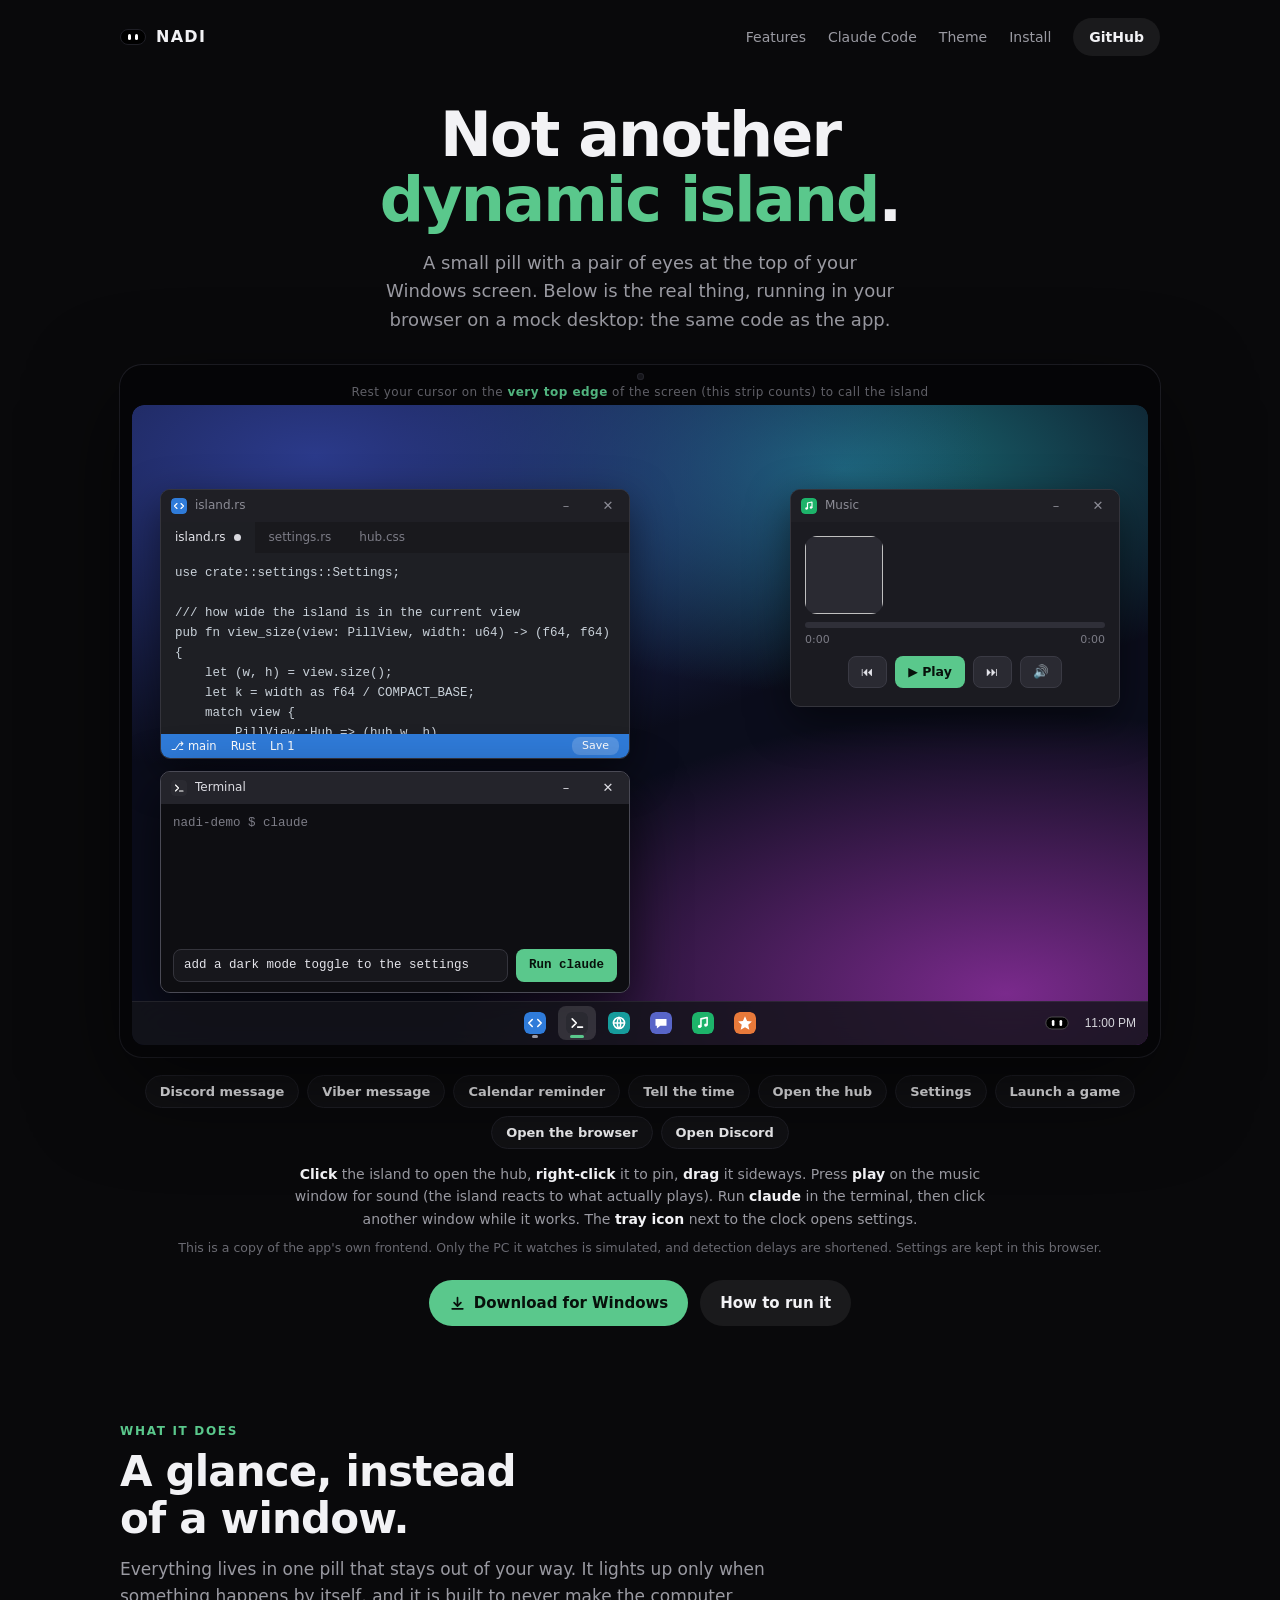
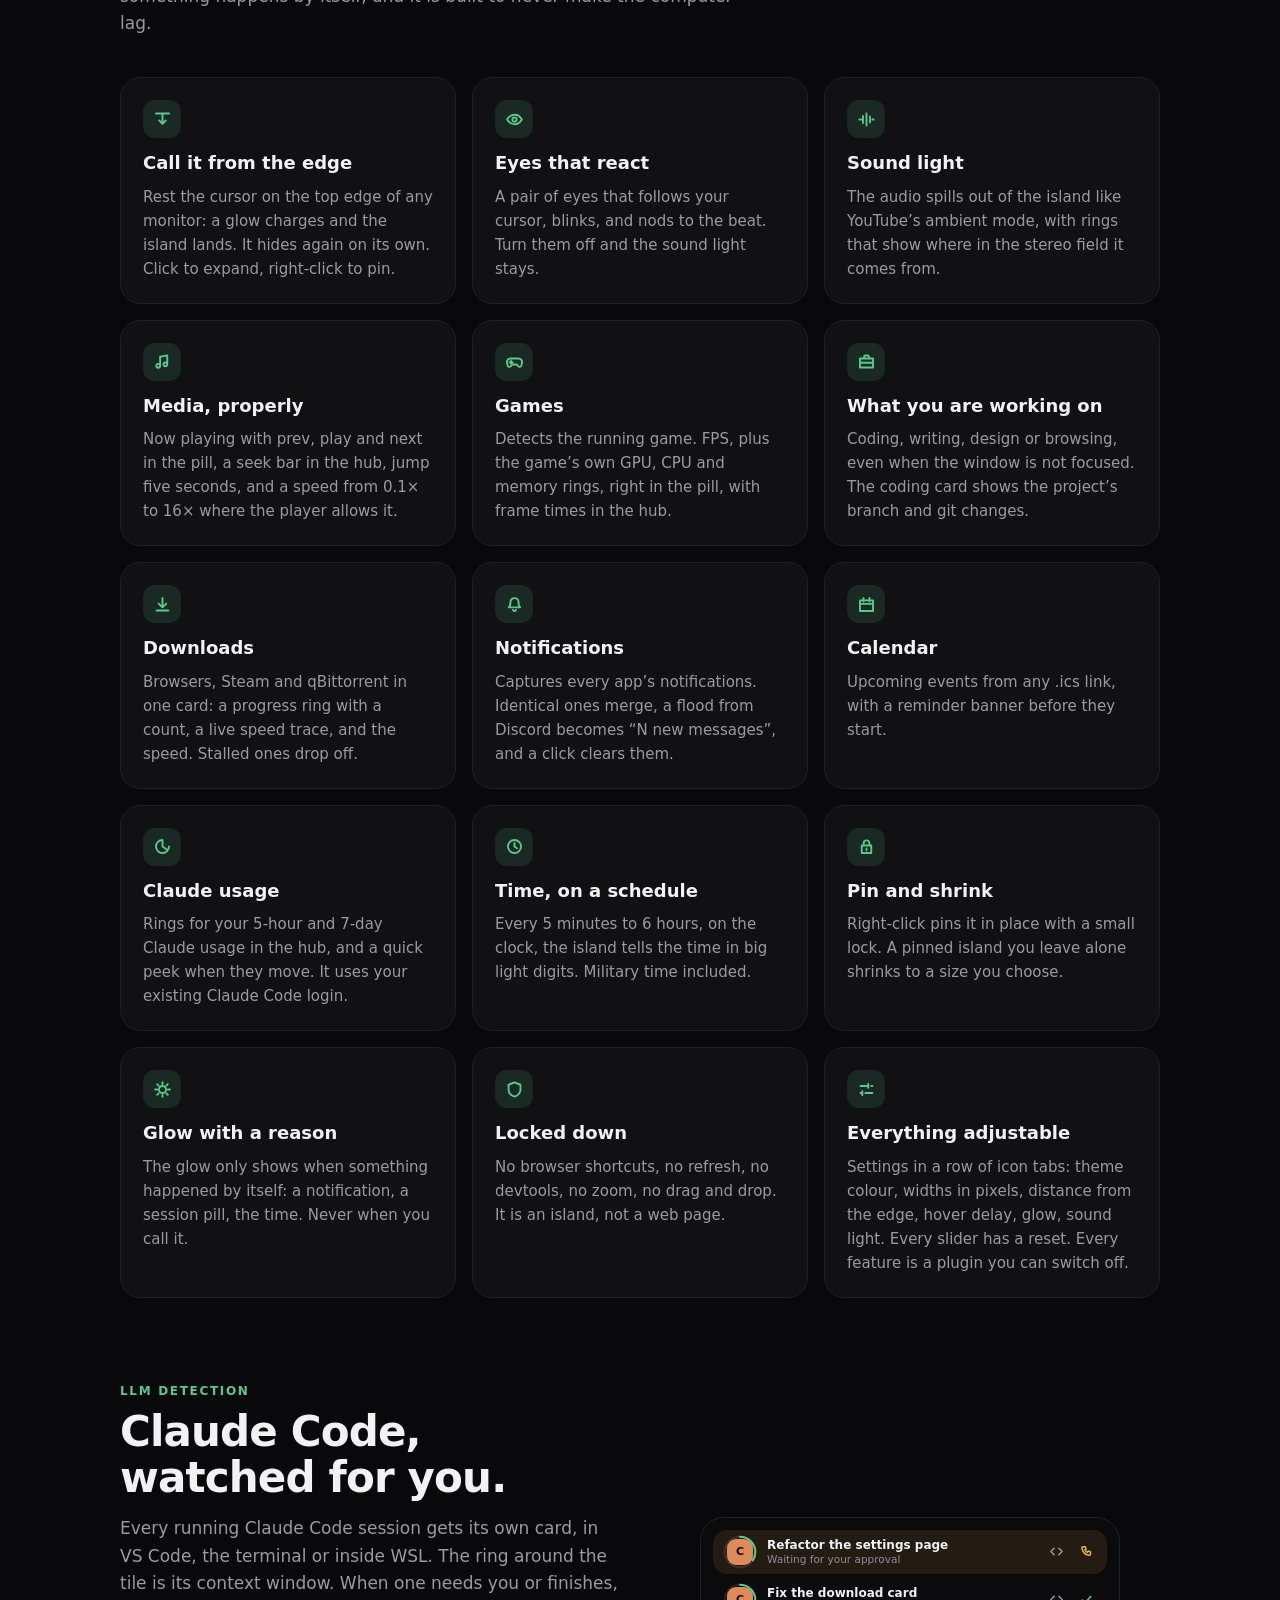
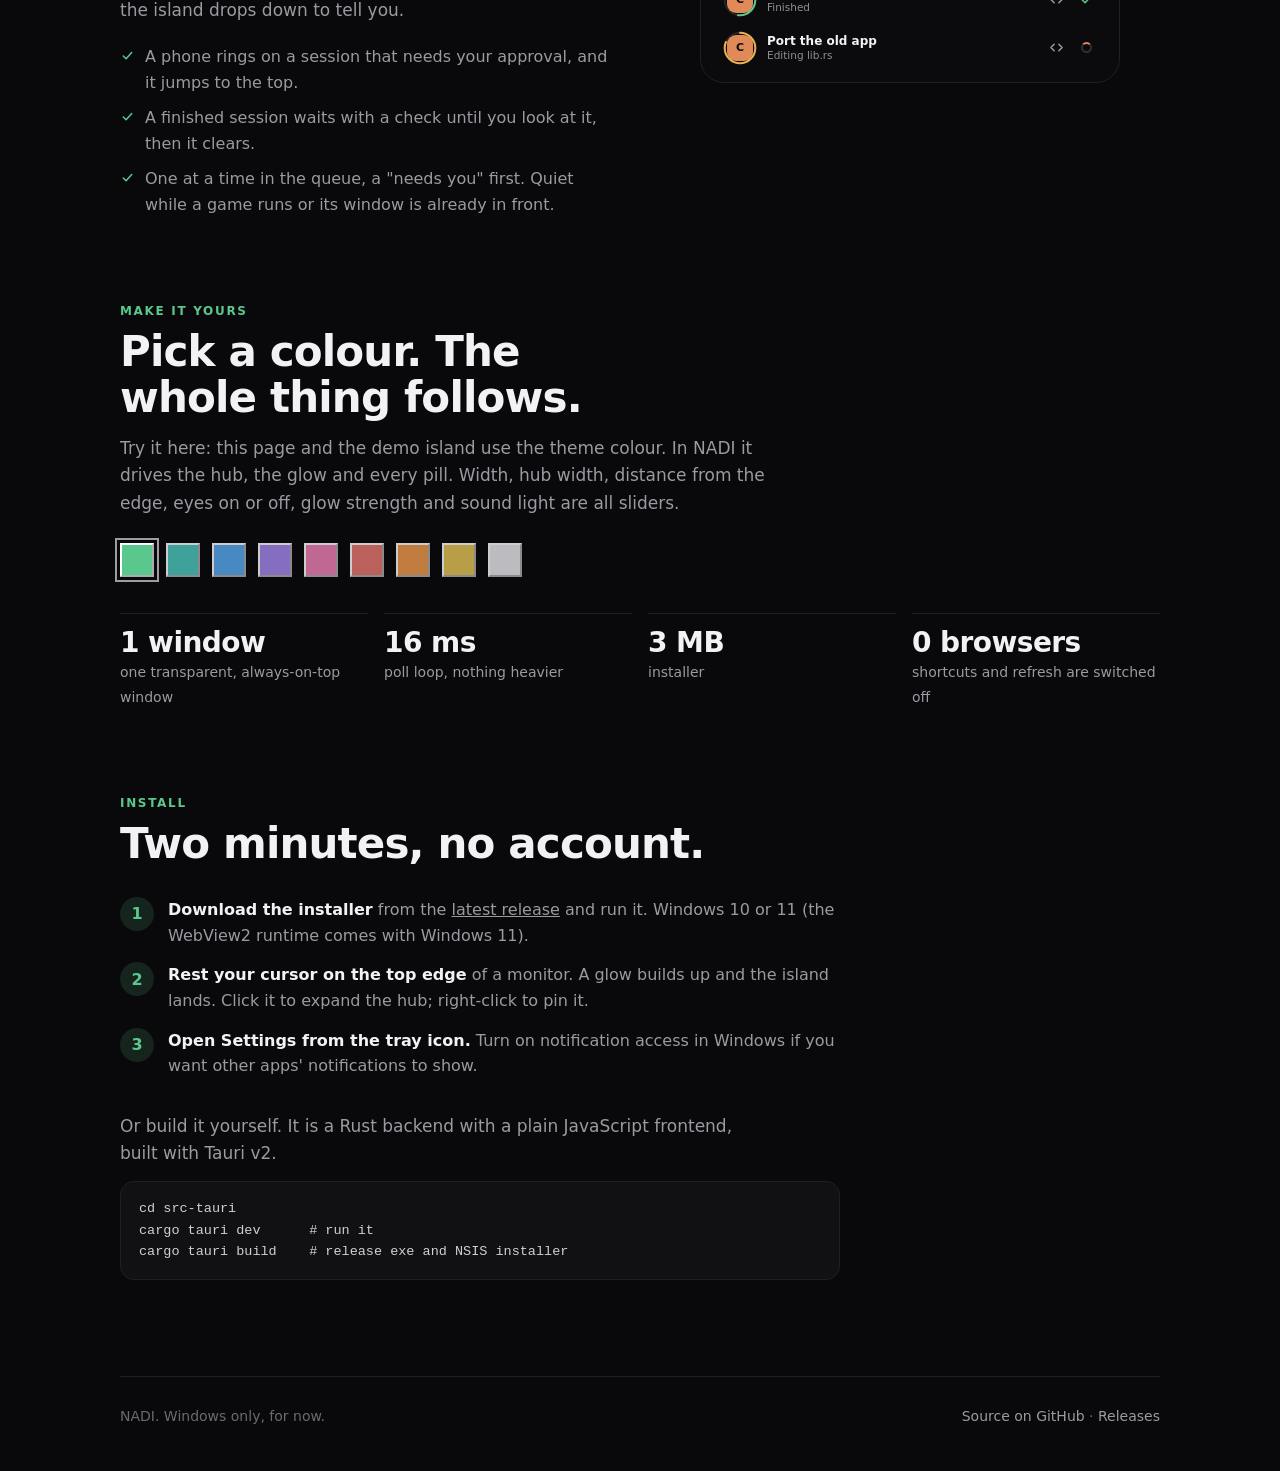
==== docs/index.html @ c26b37cf "feat: add page-reader and work plugins with UI enhancements - Introduced `page-reader.js` for managi" ====
<!doctype html>
<html lang="en">
<head>
<meta charset="utf-8">
<meta name="viewport" content="width=device-width, initial-scale=1">
<title>NADI — Not Another Dynamic Island</title>
<meta name="description" content="A living pill at the top of your Windows screen. It shows what is playing, which game you are in, what is downloading, which Claude Code session needs you, and what time it is. Try it on the mock desktop.">
<meta name="theme-color" content="#09090b">
<meta property="og:title" content="NADI — Not Another Dynamic Island">
<meta property="og:description" content="A Dynamic Island for the Windows desktop. Try the live demo.">
<style>
/* Layout: one dark page. The first section is a mock desktop with a working island you can play with,
   then a feature grid, the Claude Code section, the theme colour, install steps. Every colour comes
   from --accent so the swatches (here and in the demo's settings) recolour everything. */
:root {
  color-scheme: dark;
  --bg: #09090b;
  --panel: #111114;
  --line: #1f1f26;
  --fg: #f2f2f5;
  --dim: #9a9aa2;
  --mute: #6a6a72;
  --accent: #5ac88c;
  --accent-rgb: 90, 200, 140;
  --accent-deep: #3a8f63;
  --amber: #e8b04a;
  --claude: #e08a5a;
  --spring: cubic-bezier(0.34, 1.56, 0.64, 1);
  --font: "Segoe UI Variable Text", "Segoe UI", system-ui, -apple-system, sans-serif;
  --display: "Segoe UI Variable Display", "Segoe UI", system-ui, -apple-system, sans-serif;
}
* { box-sizing: border-box; }
html { scroll-behavior: smooth; }
body { margin: 0; background: var(--bg); color: var(--fg); font: 16px/1.6 var(--font); padding-inline: 20px; -webkit-font-smoothing: antialiased; }
a { color: inherit; }
.wrap { max-width: 1040px; margin: 0 auto; }
svg { display: block; }
button { font: inherit; color: inherit; }
:focus-visible { outline: 2px solid var(--accent); outline-offset: 3px; border-radius: 6px; }

nav { display: flex; align-items: center; justify-content: space-between; gap: 16px; padding-block: 18px; }
.brand { display: flex; align-items: center; gap: 10px; font-weight: 700; letter-spacing: 0.08em; text-decoration: none; }
.brand i { width: 26px; height: 16px; border-radius: 9px; background: #000; border: 1px solid var(--line); position: relative; display: block; }
.brand i::before, .brand i::after { content: ""; position: absolute; top: 4px; width: 3px; height: 6px; border-radius: 2px; background: #fff; }
.brand i::before { left: 7px; } .brand i::after { right: 7px; }
nav .links { display: flex; gap: 22px; align-items: center; font-size: 14px; color: var(--dim); }
nav .links a { text-decoration: none; } nav .links a:hover { color: var(--fg); }
@media (max-width: 640px) { nav .links a.hide-s { display: none; } }
.btn { display: inline-flex; align-items: center; gap: 8px; padding: 11px 20px; border-radius: 999px; font-weight: 600; font-size: 15px; text-decoration: none; border: 0; cursor: pointer; transition: transform 0.35s var(--spring), background 0.2s ease; }
.btn:hover { transform: translateY(-2px); }
.btn.pri { background: var(--accent); color: #07110b; }
.btn.sec { background: rgba(255,255,255,0.07); color: var(--fg); } .btn.sec:hover { background: rgba(255,255,255,0.11); }

.hero { text-align: center; padding-block: 28px 12px; }
.hero h1 { margin: 0 auto; max-width: 18ch; font: 700 clamp(36px, 6.4vw, 62px)/1.05 var(--display); letter-spacing: -0.03em; text-wrap: balance; }
.hero h1 em { font-style: normal; color: var(--accent); }
.hero p.sub { margin: 16px auto 0; max-width: 56ch; color: var(--dim); font-size: 18px; text-wrap: balance; }
.cta { display: flex; gap: 12px; justify-content: center; flex-wrap: wrap; margin-top: 22px; }

/* ================= the live demo ================= */
.hero .demo-wrap { margin-top: 30px; text-align: left; }
.li { width: 15px; height: 15px; fill: none; stroke: currentColor; stroke-width: 1.6; stroke-linecap: round; stroke-linejoin: round; flex: none; }
/* the session cards of the Claude section */
.tile { flex: none; width: 26px; height: 26px; border-radius: 9px; display: grid; place-items: center; font-weight: 700; font-size: 11px; color: #0e0e10; position: relative; margin: 0 4px; }
.tile.claude { background: var(--claude); }
.cr { position: absolute; inset: -4px; width: calc(100% + 8px); height: calc(100% + 8px); transform: rotate(-90deg); }
.cr circle { fill: none; stroke-width: 2.4; } .cr .b { stroke: rgba(255,255,255,0.1); } .cr .f { stroke-linecap: round; stroke-dasharray: 113; }
.col { min-width: 0; flex: 1; display: flex; flex-direction: column; line-height: 1.25; }
.t { font-size: 12px; font-weight: 600; color: #f2f2f5; white-space: nowrap; overflow: hidden; text-overflow: ellipsis; }
.s { font-size: 10.5px; color: #8e8e96; white-space: nowrap; overflow: hidden; text-overflow: ellipsis; }
.ico { display: grid; place-items: center; width: 22px; height: 22px; flex: none; color: var(--dim); } .ico.amber { color: var(--amber); } .ico.green { color: var(--accent); }
.ico.amber .li { animation: ring 1.1s ease-in-out infinite; transform-origin: 50% 65%; }
@keyframes ring { 0%, 60%, 100% { transform: rotate(0); } 10%, 30%, 50% { transform: rotate(-14deg); } 20%, 40% { transform: rotate(14deg); } }
.spin { width: 14px; height: 14px; border-radius: 50%; border: 2px solid rgba(255,255,255,.14); border-top-color: var(--accent); animation: dspin .9s linear infinite; display: block; } @keyframes dspin { to { transform: rotate(360deg); } }
.hcard { display: flex; align-items: center; gap: 10px; padding: 8px 10px; border-radius: 14px; min-width: 0; }
.hcard.needs { background: rgba(232, 176, 74, 0.1); }
.hcard .right { margin-left: auto; display: flex; align-items: center; gap: 8px; color: var(--dim); }

/* ================= the rest of the page ================= */
section { padding-block: 84px 0; }
.eyebrow { font-size: 12px; letter-spacing: 0.14em; text-transform: uppercase; color: var(--accent); font-weight: 700; }
h2 { margin: 8px 0 0; font: 700 clamp(28px, 4.4vw, 42px)/1.1 var(--display); letter-spacing: -0.02em; text-wrap: balance; max-width: 20ch; }
.lead { color: var(--dim); max-width: 60ch; margin: 14px 0 0; font-size: 17px; }
.grid { display: grid; grid-template-columns: repeat(auto-fit, minmax(min(100%, 300px), 1fr)); gap: 16px; margin-top: 40px; }
.feat { background: var(--panel); border: 1px solid var(--line); border-radius: 20px; padding: 22px; display: grid; gap: 10px; align-content: start; transition: transform 0.4s var(--spring), border-color 0.2s ease; }
.feat:hover { transform: translateY(-3px); border-color: rgba(var(--accent-rgb), 0.35); }
.feat .mark { width: 38px; height: 38px; border-radius: 12px; background: rgba(var(--accent-rgb), 0.13); color: var(--accent); display: grid; place-items: center; } .feat .mark .li { width: 19px; height: 19px; }
.feat h3 { margin: 4px 0 0; font: 650 18px/1.25 var(--display); } .feat p { margin: 0; color: var(--dim); font-size: 15px; }
.split { display: grid; grid-template-columns: minmax(0, 1fr) minmax(0, 1fr); gap: 40px; align-items: center; } @media (max-width: 820px) { .split { grid-template-columns: 1fr; } }
.stack { display: grid; gap: 4px; background: #0b0b0d; border-radius: 24px; padding: 12px; border: 1px solid var(--line); max-width: 420px; justify-self: center; width: 100%; }
.ticks { list-style: none; padding: 0; margin: 20px 0 0; display: grid; gap: 10px; color: var(--dim); } .ticks li { display: flex; gap: 10px; align-items: flex-start; } .ticks .li { margin-top: 4px; color: var(--accent); }
.swatches { display: flex; flex-wrap: wrap; gap: 12px; margin-top: 26px; }
.swatches .sw { width: 34px; height: 34px; opacity: 0.8; transition: transform 0.35s var(--spring), opacity 0.15s ease; } .swatches .sw:hover { transform: scale(1.15); opacity: 1; } .swatches .sw[aria-pressed="true"] { opacity: 1; box-shadow: 0 0 0 3px var(--bg), 0 0 0 5px rgba(255,255,255,0.6); }
.facts { display: grid; grid-template-columns: repeat(auto-fit, minmax(150px, 1fr)); gap: 16px; margin-top: 36px; } .fact { border-top: 1px solid var(--line); padding-top: 14px; } .fact b { display: block; font: 700 28px/1.1 var(--display); letter-spacing: -0.02em; } .fact span { color: var(--dim); font-size: 14px; }
.steps { counter-reset: s; display: grid; gap: 14px; margin: 30px 0 0; padding: 0; list-style: none; max-width: 720px; } .steps li { counter-increment: s; display: grid; grid-template-columns: 34px 1fr; gap: 14px; align-items: start; color: var(--dim); }
.steps li::before { content: counter(s); width: 34px; height: 34px; border-radius: 50%; display: grid; place-items: center; background: rgba(var(--accent-rgb), 0.14); color: var(--accent); font-weight: 700; } .steps b { color: var(--fg); }
pre { margin: 14px 0 0; padding: 16px 18px; border-radius: 14px; background: var(--panel); border: 1px solid var(--line); overflow-x: auto; color: #cfd0d6; font: 13.5px/1.6 ui-monospace, "Cascadia Code", Consolas, monospace; max-width: 720px; }
footer { margin-top: 96px; padding-block: 28px 44px; border-top: 1px solid var(--line); display: flex; flex-wrap: wrap; gap: 14px 28px; justify-content: space-between; color: var(--mute); font-size: 14px; } footer a { color: var(--dim); text-decoration: none; } footer a:hover { color: var(--fg); }
@media (prefers-reduced-motion: reduce) { *, *::before, *::after { animation: none !important; transition: none !important; } html { scroll-behavior: auto; } }
</style>
<link rel="stylesheet" href="demo/desktop.css">
</head>
<body>
<div class="wrap">
  <nav>
    <a class="brand" href="#top"><i></i>NADI</a>
    <div class="links">
      <a class="hide-s" href="#features">Features</a>
      <a class="hide-s" href="#claude">Claude Code</a>
      <a class="hide-s" href="#theme">Theme</a>
      <a href="#install">Install</a>
      <a class="btn sec" style="padding:8px 16px;font-size:14px" href="https://github.com/Llyme/not-another-dynamic-island">GitHub</a>
    </div>
  </nav>

  <header class="hero" id="top">
    <h1>Not another <em>dynamic island</em>.</h1>
    <p class="sub">A small pill with a pair of eyes at the top of your Windows screen. Below is the real thing, running in your browser on a mock desktop: the same code as the app.</p>

    <div class="demo-wrap">
      <div class="screen">
        <div class="bezel"><span class="tip">Rest your cursor on the <b>very top edge</b> of the screen (this strip counts) to call the island</span></div>
        <div class="scrollx">
          <div class="desk" id="desk">
            <div class="wall"></div>
            <div class="dtoast"></div>
          </div>
        </div>
      </div>
      <div class="tryit" id="tryit">
        <button class="chip" data-d="discord">Discord message</button>
        <button class="chip" data-d="viber">Viber message</button>
        <button class="chip" data-d="reminder">Calendar reminder</button>
        <button class="chip" data-d="time">Tell the time</button>
        <button class="chip" data-d="hub">Open the hub</button>
        <button class="chip" data-d="settings">Settings</button>
        <button class="chip" data-o="game">Launch a game</button>
        <button class="chip" data-o="browser">Open the browser</button>
        <button class="chip" data-o="chat">Open Discord</button>
      </div>
      <p class="demo-cap"><b>Click</b> the island to open the hub, <b>right-click</b> it to pin, <b>drag</b> it sideways. Press <b>play</b> on the music window for sound (the island reacts to what actually plays). Run <b>claude</b> in the terminal, then click another window while it works. The <b>tray icon</b> next to the clock opens settings.</p>
      <p class="demo-note">This is a copy of the app's own frontend. Only the PC it watches is simulated, and detection delays are shortened. Settings are kept in this browser.</p>
    </div>

    <div class="cta">
      <a class="btn pri" href="https://github.com/Llyme/not-another-dynamic-island/releases/latest"><svg class="li" viewBox="0 0 16 16" style="width:17px;height:17px"><path d="M8 2.5v7.5M4.8 7.2 8 10.4l3.2-3.2M3 13h10"/></svg>Download for Windows</a>
      <a class="btn sec" href="#install">How to run it</a>
    </div>
  </header>

  <section id="features">
    <div class="eyebrow">What it does</div>
    <h2>A glance, instead of a window.</h2>
    <p class="lead">Everything lives in one pill that stays out of your way. It lights up only when something happens by itself, and it is built to never make the computer lag.</p>
    <div class="grid" id="grid"></div>
  </section>

  <section id="claude">
    <div class="split">
      <div>
        <div class="eyebrow">LLM Detection</div>
        <h2>Claude Code, watched for you.</h2>
        <p class="lead">Every running Claude Code session gets its own card, in VS Code, the terminal or inside WSL. The ring around the tile is its context window. When one needs you or finishes, the island drops down to tell you.</p>
        <ul class="ticks">
          <li><svg class="li" viewBox="0 0 16 16"><path d="M3.5 8.5 6.5 11.5 12.5 4.8"/></svg>A phone rings on a session that needs your approval, and it jumps to the top.</li>
          <li><svg class="li" viewBox="0 0 16 16"><path d="M3.5 8.5 6.5 11.5 12.5 4.8"/></svg>A finished session waits with a check until you look at it, then it clears.</li>
          <li><svg class="li" viewBox="0 0 16 16"><path d="M3.5 8.5 6.5 11.5 12.5 4.8"/></svg>One at a time in the queue, a "needs you" first. Quiet while a game runs or its window is already in front.</li>
        </ul>
      </div>
      <div class="stack" aria-hidden="true" id="sessions"></div>
    </div>
  </section>

  <section id="theme">
    <div class="eyebrow">Make it yours</div>
    <h2>Pick a colour. The whole thing follows.</h2>
    <p class="lead">Try it here: this page and the demo island use the theme colour. In NADI it drives the hub, the glow and every pill. Width, hub width, distance from the edge, eyes on or off, glow strength and sound light are all sliders.</p>
    <div class="swatches" id="swatches"></div>
    <div class="facts">
      <div class="fact"><b>1 window</b><span>one transparent, always-on-top window</span></div>
      <div class="fact"><b>16 ms</b><span>poll loop, nothing heavier</span></div>
      <div class="fact"><b>3 MB</b><span>installer</span></div>
      <div class="fact"><b>0 browsers</b><span>shortcuts and refresh are switched off</span></div>
    </div>
  </section>

  <section id="install">
    <div class="eyebrow">Install</div>
    <h2>Two minutes, no account.</h2>
    <ol class="steps">
      <li><div><b>Download the installer</b> from the <a href="https://github.com/Llyme/not-another-dynamic-island/releases/latest">latest release</a> and run it. Windows 10 or 11 (the WebView2 runtime comes with Windows 11).</div></li>
      <li><div><b>Rest your cursor on the top edge</b> of a monitor. A glow builds up and the island lands. Click it to expand the hub; right-click to pin it.</div></li>
      <li><div><b>Open Settings from the tray icon.</b> Turn on notification access in Windows if you want other apps' notifications to show.</div></li>
    </ol>
    <p class="lead" style="margin-top:34px">Or build it yourself. It is a Rust backend with a plain JavaScript frontend, built with Tauri v2.</p>
<pre>cd src-tauri
cargo tauri dev      # run it
cargo tauri build    # release exe and NSIS installer</pre>
  </section>

  <footer>
    <div>NADI. Windows only, for now.</div>
    <div><a href="https://github.com/Llyme/not-another-dynamic-island">Source on GitHub</a> · <a href="https://github.com/Llyme/not-another-dynamic-island/releases">Releases</a></div>
  </footer>
</div>


<script src="demo/backend.js"></script>
<script src="demo/audio.js"></script>
<script src="demo/world.js"></script>
<script src="demo/desktop.js"></script>
<script>
const $ = (s, r = document) => r.querySelector(s);
const ACCENTS = ['#5ac88c', '#4cc9c0', '#5aa9f0', '#a487ee', '#ee7fb5', '#e8776f', '#ee9a4d', '#e3c457', '#e8e8ee'];
const P = {
  bell: 'M8 2.6a3.4 3.4 0 0 0-3.4 3.4c0 3.6-1.4 4.4-1.4 4.4h9.6s-1.4-.8-1.4-4.4A3.4 3.4 0 0 0 8 2.6zM6.7 12.6a1.4 1.4 0 0 0 2.6 0',
  phone: 'M4.4 2.8h2.2l1 2.6-1.4.9a6.2 6.2 0 0 0 2.6 2.6l.9-1.4 2.6 1v2.2a1.4 1.4 0 0 1-1.4 1.4A9.4 9.4 0 0 1 3 4.2a1.4 1.4 0 0 1 1.4-1.4z',
  check: 'M3.5 8.5 6.5 11.5 12.5 4.8', code: 'M5.5 4.5 2 8l3.5 3.5M10.5 4.5 14 8l-3.5 3.5', dl: 'M8 2.5v7.5M4.8 7.2 8 10.4l3.2-3.2M3 13h10',
  game: 'M4.6 5.5h6.8a3 3 0 0 1 2.9 3.7l-.6 2.3a1.5 1.5 0 0 1-2.6.5L10 10.5H6l-1.1 1.5a1.5 1.5 0 0 1-2.6-.5l-.6-2.3a3 3 0 0 1 2.9-3.7zM5.2 7.3v2.6M3.9 8.6h2.6',
  cal: 'M2.5 4.5h11v9h-11zM2.5 7.5h11M5.5 2.5v3M10.5 2.5v3', clock: 'M8 2.5a5.5 5.5 0 1 0 0 11 5.5 5.5 0 0 0 0-11zM8 5v3.2l2.2 1.3',
  eye: 'M1.8 8s2.2-4 6.2-4 6.2 4 6.2 4-2.2 4-6.2 4-6.2-4-6.2-4zM8 9.8a1.8 1.8 0 1 0 0-3.6 1.8 1.8 0 0 0 0 3.6z',
  sun: 'M8 5a3 3 0 1 0 0 6 3 3 0 0 0 0-6zM8 1.8v1.6M8 12.6v1.6M1.8 8h1.6M12.6 8h1.6M3.6 3.6l1.1 1.1M11.3 11.3l1.1 1.1M12.4 3.6l-1.1 1.1M4.7 11.3l-1.1 1.1',
  wave: 'M2 8h1.5M5 5v6M8 3v10M11 5.5v5M14 8h-1', shield: 'M8 2 3 4v4c0 3 2.2 5 5 6 2.8-1 5-3 5-6V4z', sliders: 'M3 5h6.5M12 5h1M3 11h1.5M7 11h6M9.5 3.4v3.2M4.5 9.4v3.2',
  music: 'M6 11.6V4l6-1.2v7.6M6 11.6a1.6 1.6 0 1 1-1.6-1.6A1.6 1.6 0 0 1 6 11.6zM12 10.4a1.6 1.6 0 1 1-1.6-1.6 1.6 1.6 0 0 1 1.6 1.6z',
  lock: 'M4 7.2h8v6.3H4zM5.6 7.2V5.2a2.4 2.4 0 0 1 4.8 0v2M8 9.6v1.6', edge: 'M2.5 3h11M8 3.5v8M5.2 8.8 8 11.6l2.8-2.8',
  usage: 'M8 2.5a5.5 5.5 0 1 0 5.5 5.5M8 2.5V8l3.6 2.6', brief: 'M2.5 5.5h11v7.5h-11zM6 5.5V4a1 1 0 0 1 1-1h2a1 1 0 0 1 1 1v1.5M2.5 9h11',
};
const li = (n, st = '') => `<svg class="li" viewBox="0 0 16 16" style="${st}"><path d="${P[n]}"/></svg>`;
const ring = (f, c) => `<svg class="cr" viewBox="0 0 40 40"><circle class="b" cx="20" cy="20" r="18"/><circle class="f" cx="20" cy="20" r="18" data-ring style="stroke:${c};stroke-dashoffset:${113 * (1 - f)}"/></svg>`;
const FEATS = [
  ['edge', 'Call it from the edge', 'Rest the cursor on the top edge of any monitor: a glow charges and the island lands. It hides again on its own. Click to expand, right-click to pin.'],
  ['eye', 'Eyes that react', 'A pair of eyes that follows your cursor, blinks, and nods to the beat. Turn them off and the sound light stays.'],
  ['wave', 'Sound light', 'The audio spills out of the island like YouTube’s ambient mode, with rings that show where in the stereo field it comes from.'],
  ['music', 'Media, properly', 'Now playing with prev, play and next in the pill, a seek bar in the hub, jump five seconds, and a speed from 0.1× to 16× where the player allows it.'],
  ['game', 'Games', 'Detects the running game. FPS, plus the game’s own GPU, CPU and memory rings, right in the pill, with frame times in the hub.'],
  ['brief', 'What you are working on', 'Coding, writing, design or browsing, even when the window is not focused. The coding card shows the project’s branch and git changes.'],
  ['dl', 'Downloads', 'Browsers, Steam and qBittorrent in one card: a progress ring with a count, a live speed trace, and the speed. Stalled ones drop off.'],
  ['bell', 'Notifications', 'Captures every app’s notifications. Identical ones merge, a flood from Discord becomes “N new messages”, and a click clears them.'],
  ['cal', 'Calendar', 'Upcoming events from any .ics link, with a reminder banner before they start.'],
  ['usage', 'Claude usage', 'Rings for your 5-hour and 7-day Claude usage in the hub, and a quick peek when they move. It uses your existing Claude Code login.'],
  ['clock', 'Time, on a schedule', 'Every 5 minutes to 6 hours, on the clock, the island tells the time in big light digits. Military time included.'],
  ['lock', 'Pin and shrink', 'Right-click pins it in place with a small lock. A pinned island you leave alone shrinks to a size you choose.'],
  ['sun', 'Glow with a reason', 'The glow only shows when something happened by itself: a notification, a session pill, the time. Never when you call it.'],
  ['shield', 'Locked down', 'No browser shortcuts, no refresh, no devtools, no zoom, no drag and drop. It is an island, not a web page.'],
  ['sliders', 'Everything adjustable', 'Settings in a row of icon tabs: theme colour, widths in pixels, distance from the edge, hover delay, glow, sound light. Every slider has a reset. Every feature is a plugin you can switch off.'],
];
$('#grid').innerHTML = FEATS.map(([i, t, d]) => `<article class="feat"><div class="mark">${li(i)}</div><h3>${t}</h3><p>${d}</p></article>`).join('');
$('#sessions').innerHTML = `
  <div class="hcard needs"><div class="tile claude">C${ring(0.34, '#5ac88c')}</div><div class="col"><span class="t">Refactor the settings page</span><span class="s">Waiting for your approval</span></div><div class="right"><span class="ico">${li('code')}</span><span class="ico amber">${li('phone')}</span></div></div>
  <div class="hcard"><div class="tile claude">C${ring(0.52, '#5ac88c')}</div><div class="col"><span class="t">Fix the download card</span><span class="s">Finished</span></div><div class="right"><span class="ico">${li('code')}</span><span class="ico green">${li('check')}</span></div></div>
  <div class="hcard"><div class="tile claude">C${ring(0.81, '#e8b04a')}</div><div class="col"><span class="t">Port the old app</span><span class="s">Editing lib.rs</span></div><div class="right"><span class="ico">${li('code')}</span><span class="ico"><i class="spin"></i></span></div></div>`;


// ---- the demo: the island's own page in a frame the size of its window; backend.js and world.js stand in for Rust and Windows
const desk = $('#desk');
const frame = document.createElement('iframe');
frame.className = 'nadi';
frame.title = 'NADI, the island';
frame.src = 'demo/ui/index.html';
desk.append(frame);
frame.addEventListener('load', () => { NADI.start(frame, desk); setAccent(NADI.settings().accent_color, true); try { setIslandAccent(NADI.settings().accent_color); } catch (_) {} });

// the theme colour: the page, the island's own CSS variables and the saved setting
function setIslandAccent(hex) {
  const n = parseInt(hex.slice(1), 16), r = (n >> 16) & 255, g = (n >> 8) & 255, b = n & 255;
  const s = frame.contentDocument.documentElement.style;
  s.setProperty('--accent', hex); s.setProperty('--accent-rgb', `${r}, ${g}, ${b}`);
  s.setProperty('--accent-light-rgb', `${Math.round(r + (255 - r) * 0.28)}, ${Math.round(g + (255 - g) * 0.28)}, ${Math.round(b + (255 - b) * 0.28)}`);
  s.setProperty('--accent-deep', `rgb(${Math.round(r * 0.62)}, ${Math.round(g * 0.62)}, ${Math.round(b * 0.62)})`);
}
function setAccent(hex, fromIsland) {
  if (!/^#[0-9a-f]{6}$/i.test(hex || '')) hex = ACCENTS[0];
  hex = hex.toLowerCase();
  const n = parseInt(hex.slice(1), 16), r = (n >> 16) & 255, g = (n >> 8) & 255, b = n & 255;
  const s = document.documentElement.style;
  s.setProperty('--accent', hex); s.setProperty('--accent-rgb', `${r}, ${g}, ${b}`); s.setProperty('--accent-deep', `rgb(${Math.round(r * 0.62)}, ${Math.round(g * 0.62)}, ${Math.round(b * 0.62)})`);
  if (!fromIsland) {
    try { setIslandAccent(hex); } catch (_) {}
    NADI.settings().accent_color = hex;
    NADI.persist();
  }
  document.querySelectorAll('.sw').forEach((x) => x.setAttribute('aria-pressed', x.dataset.c === hex));
}
NADI.onAccent = (hex) => setAccent(hex, true);
$('#swatches').innerHTML = ACCENTS.map((c) => `<button class="sw" data-c="${c}" style="background:${c}" aria-label="Theme colour ${c}" aria-pressed="${c === ACCENTS[0]}"></button>`).join('');
$('#swatches').addEventListener('click', (e) => { const b = e.target.closest('.sw'); if (b) setAccent(b.dataset.c); });
$('#tryit').addEventListener('click', (e) => {
  const b = e.target.closest('button');
  if (!b) return;
  if (b.dataset.d) NADI.demo[b.dataset.d]();
  if (b.dataset.o) NADI.demo.open(b.dataset.o);
});
</script>
</body>
</html>
---- docs/demo/desktop.css ----
/* The mock desktop around the island. Only props: the island itself is the real frontend in the iframe. */
.screen { position: relative; margin: 0 auto; max-width: 1180px; border-radius: 22px; background: #050507; padding: 0 12px 12px; box-shadow: 0 30px 90px rgba(0, 0, 0, 0.55), 0 0 0 1px #1f1f26; }
.bezel { height: 40px; display: flex; align-items: center; justify-content: center; position: relative; color: var(--mute); font-size: 12px; letter-spacing: 0.04em; }
.bezel::before { content: ""; position: absolute; left: 50%; top: 8px; width: 7px; height: 7px; margin-left: -3px; border-radius: 50%; background: #15151a; box-shadow: inset 0 0 0 1px #24242b; }
.bezel .tip { position: absolute; left: 14px; right: 14px; text-align: center; top: 18px; opacity: 0.9; pointer-events: none; }
.bezel .tip b { color: var(--accent); font-weight: 600; }
.scrollx { overflow-x: auto; border-radius: 12px; }
.desk { position: relative; height: 640px; min-width: 760px; overflow: hidden; border-radius: 12px; background: #0a0a14; isolation: isolate; color-scheme: dark; user-select: none; -webkit-user-select: none; }
@media (max-width: 900px) { .desk { height: 560px; } }
.wall { position: absolute; inset: 0; background: radial-gradient(120% 90% at 18% 8%, #2b3a8a 0%, transparent 55%), radial-gradient(100% 80% at 86% 92%, #7a2a8c 0%, transparent 55%), radial-gradient(90% 70% at 70% 10%, #1b6f7a 0%, transparent 50%), #0b0d1c; }
.desk iframe.nadi { position: absolute; left: 0; top: 0; width: 140px; height: 28px; border: 0; background: transparent; pointer-events: none; z-index: 100000; color-scheme: dark; will-change: transform; }

.win { position: absolute; display: flex; flex-direction: column; background: #1b1b21; border: 1px solid #34343c; border-radius: 10px; box-shadow: 0 14px 40px rgba(0, 0, 0, 0.5); overflow: hidden; font: 13px/1.45 "Segoe UI Variable Text", "Segoe UI", system-ui, sans-serif; color: #dcdce2; }
.win[hidden] { display: none; }
.win.active { border-color: #4a4a55; box-shadow: 0 18px 54px rgba(0, 0, 0, 0.65); }
.wbar { display: flex; align-items: center; gap: 8px; height: 32px; padding: 0 4px 0 10px; background: #24242b; cursor: default; touch-action: none; flex: none; }
.win:not(.active) .wbar { background: #1f1f25; color: #8c8c96; }
.wbar img { width: 16px; height: 16px; border-radius: 4px; flex: none; }
.wtitle { flex: 1; min-width: 0; font-size: 12px; white-space: nowrap; overflow: hidden; text-overflow: ellipsis; }
.wbar button { width: 34px; height: 26px; border: 0; background: transparent; color: inherit; border-radius: 6px; cursor: pointer; font-size: 13px; }
.wbar button:hover { background: rgba(255, 255, 255, 0.1); } .wbar button[data-a="close"]:hover { background: #c42b1c; color: #fff; }
.wbody { flex: 1; min-height: 0; display: flex; flex-direction: column; }
.mut { color: #7c7c86; } .hint { color: #8c8c96; font-size: 12px; margin: 8px 0 0; } .hint b { color: #dcdce2; font-weight: 600; }
.row { display: flex; gap: 8px; align-items: center; } .row.wrap { flex-wrap: wrap; }
.dbtn { padding: 6px 12px; border-radius: 8px; border: 1px solid #3a3a44; background: #2a2a32; color: #e4e4ea; font: inherit; font-size: 12.5px; cursor: pointer; }
.dbtn:hover { background: #33333c; } .dbtn:active { transform: scale(0.97); }
.dbtn.go { background: var(--accent); border-color: transparent; color: #07110b; font-weight: 600; } .dbtn.go:hover { filter: brightness(1.08); }
.dbtn.pressed { outline: 2px solid #fff; }

/* editor */
.ed { display: flex; flex-direction: column; height: 100%; background: #1e1f24; }
.ed .tabs { display: flex; font-size: 12px; background: #19191d; flex: none; } .ed .tabs > * { padding: 7px 14px; color: #7c7c86; } .ed .tabs b { color: #e4e4ea; background: #1e1f24; font-weight: 500; position: relative; }
.ed .dot { display: inline-block; width: 7px; height: 7px; border-radius: 50%; background: #d8d8de; margin-left: 8px; }
.ed textarea { flex: 1; min-height: 0; resize: none; border: 0; outline: 0; background: transparent; color: #c9d1d9; font: 12.5px/1.6 ui-monospace, "Cascadia Code", Consolas, monospace; padding: 10px 14px; tab-size: 4; }
.ed .status { display: flex; align-items: center; gap: 14px; padding: 3px 10px; background: #2f7bd9; color: #fff; font-size: 11.5px; flex: none; } .ed .status .dbtn { margin-left: auto; padding: 1px 10px; font-size: 11px; background: rgba(255, 255, 255, 0.18); border: 0; color: #fff; }

/* terminal */
.term { display: flex; flex-direction: column; height: 100%; background: #0e0e12; font: 12.5px/1.5 ui-monospace, "Cascadia Code", Consolas, monospace; padding: 10px 12px; gap: 8px; }
.tlog { flex: 1; min-height: 0; overflow-y: auto; } .tlog p { margin: 0 0 3px; } .tlog .ok { color: var(--accent); } .tlog .ask { color: #e8b04a; } .tlog code { background: #24242b; padding: 1px 5px; border-radius: 4px; }
.tlog .cur { color: #e08a5a; display: flex; align-items: center; gap: 8px; }
.spin { width: 11px; height: 11px; border-radius: 50%; border: 2px solid rgba(255, 255, 255, 0.15); border-top-color: #e08a5a; animation: dspin 0.9s linear infinite; display: inline-block; } @keyframes dspin { to { transform: rotate(360deg); } }
.tctl input { flex: 1; min-width: 0; background: #17171c; border: 1px solid #34343c; color: #e4e4ea; border-radius: 8px; padding: 6px 10px; font: inherit; outline: 0; } .tctl input:focus { border-color: #5a5a66; }
.tctl .hint { font-family: "Segoe UI", system-ui, sans-serif; margin: 0; }

/* music */
.mus { display: grid; grid-template-columns: 78px 1fr; grid-template-rows: auto auto auto auto; gap: 8px 14px; padding: 14px; align-items: center; }
.mus .cover { grid-row: 1 / 3; width: 78px; height: 78px; border-radius: 12px; object-fit: cover; background: #2a2a32; }
.mtxt { display: flex; flex-direction: column; min-width: 0; align-self: end; } .mtxt b { font-size: 15px; } .mtxt span { color: #8c8c96; }
.mseek { grid-column: 1 / 3; height: 6px; border-radius: 3px; background: #2f2f38; cursor: pointer; overflow: hidden; } .mseek i { display: block; height: 100%; width: 0; background: var(--accent); }
.mtime { grid-column: 1 / 3; display: flex; justify-content: space-between; font-size: 11px; color: #7c7c86; margin-top: -4px; }
.mctl { grid-column: 1 / 3; justify-content: center; }

/* browser */
.brw { display: flex; flex-direction: column; height: 100%; background: #f4f4f7; color: #1a1a20; }
.url { padding: 7px 10px; background: #e6e6ec; flex: none; } .url span { display: block; background: #fff; border-radius: 14px; padding: 4px 12px; font-size: 12px; color: #55555e; }
.page { padding: 18px 20px; overflow-y: auto; } .page h3 { margin: 0 0 6px; font-size: 20px; } .page p { margin: 0 0 14px; color: #4a4a54; }
.shelf { margin-top: 16px; display: grid; gap: 8px; } .dli { display: grid; grid-template-columns: 1fr 90px 64px; gap: 10px; align-items: center; font-size: 12px; color: #33333b; } .dli span { overflow: hidden; text-overflow: ellipsis; white-space: nowrap; } .dli i { height: 5px; background: #d8d8e0; border-radius: 3px; overflow: hidden; } .dli b { display: block; height: 100%; background: #2f7bd9; } .dli em { font-style: normal; color: #6a6a74; text-align: right; }

/* chat */
.chat { display: flex; flex-direction: column; height: 100%; padding: 12px 14px; gap: 10px; background: #2b2d39; }
.cmsgs { flex: 1; min-height: 0; overflow-y: auto; } .cmsgs p { margin: 0 0 6px; } .cmsgs b { color: #aab4ff; margin-right: 6px; }

/* game */
.win.gamewin { inset: 0; width: auto !important; height: auto !important; border: 0; border-radius: 0; background: #000; }
.gamewin canvas { position: absolute; inset: 0; width: 100%; height: 100%; cursor: crosshair; }
.gquit { position: absolute; left: 14px; top: 14px; padding: 6px 12px; border-radius: 8px; border: 0; background: rgba(255, 255, 255, 0.12); color: #fff; font: 12px "Segoe UI", sans-serif; cursor: pointer; } .gquit:hover { background: rgba(255, 255, 255, 0.2); }
.ghint { position: absolute; right: 14px; bottom: 14px; font: 12px "Segoe UI", sans-serif; color: rgba(255, 255, 255, 0.45); }

/* taskbar and tray */
.taskbar { position: absolute; left: 0; right: 0; bottom: 0; height: 44px; display: flex; align-items: center; justify-content: space-between; padding: 0 10px; background: rgba(20, 20, 26, 0.82); backdrop-filter: blur(18px); border-top: 1px solid rgba(255, 255, 255, 0.07); z-index: 90000; font: 12px "Segoe UI", sans-serif; color: #d6d6dc; }
.desk.gaming .taskbar { display: none; }
.tapps { display: flex; gap: 4px; margin: 0 auto; }
.tbtn { position: relative; width: 38px; height: 34px; border: 0; border-radius: 8px; background: transparent; cursor: pointer; display: grid; place-items: center; } .tbtn:hover { background: rgba(255, 255, 255, 0.09); } .tbtn.fg { background: rgba(255, 255, 255, 0.13); }
.tbtn img { width: 22px; height: 22px; border-radius: 6px; } .tbtn i { position: absolute; bottom: 2px; left: 50%; width: 0; height: 3px; margin-left: 0; border-radius: 2px; background: #9a9aa6; transition: width 0.2s, margin 0.2s; } .tbtn.open i { width: 6px; margin-left: -3px; } .tbtn.fg i { width: 14px; margin-left: -7px; background: var(--accent); }
.ttray { position: absolute; right: 12px; display: flex; align-items: center; gap: 12px; }
.tnadi { width: 34px; height: 30px; border: 0; background: transparent; border-radius: 6px; cursor: pointer; display: grid; place-items: center; } .tnadi:hover { background: rgba(255, 255, 255, 0.1); } .tnadi svg { width: 24px; height: 14px; }
.tmenu { position: absolute; right: 8px; bottom: 50px; min-width: 170px; padding: 6px; border-radius: 10px; background: #26262d; border: 1px solid #3a3a44; box-shadow: 0 12px 34px rgba(0, 0, 0, 0.6); z-index: 95000; }
.tmenu[hidden] { display: none; } .tmenu button { display: block; width: 100%; text-align: left; border: 0; background: transparent; color: #e4e4ea; padding: 7px 10px; border-radius: 6px; font: 13px "Segoe UI", sans-serif; cursor: pointer; } .tmenu button:hover { background: rgba(255, 255, 255, 0.09); } .tmenu hr { border: 0; height: 1px; background: #3a3a44; margin: 4px 2px; }
.dtoast { position: absolute; left: 50%; bottom: 60px; transform: translate(-50%, 12px); max-width: 80%; padding: 9px 16px; border-radius: 12px; background: rgba(30, 30, 36, 0.95); border: 1px solid #3a3a44; color: #e4e4ea; font: 13px "Segoe UI", sans-serif; opacity: 0; pointer-events: none; transition: opacity 0.25s, transform 0.25s; z-index: 95000; } .dtoast.on { opacity: 1; transform: translate(-50%, 0); }
.tryit { display: flex; flex-wrap: wrap; gap: 8px; justify-content: center; margin: 18px auto 0; max-width: 1180px; }
.tryit .chip { display: inline-flex; align-items: center; gap: 7px; padding: 8px 14px; border-radius: 999px; border: 1px solid var(--line); background: var(--panel); color: var(--fg); font: 600 13px var(--font); cursor: pointer; transition: transform 0.35s var(--spring), border-color 0.2s; } .tryit .chip:hover { transform: translateY(-2px); border-color: rgba(var(--accent-rgb), 0.5); } .tryit .chip .li { width: 15px; height: 15px; color: var(--accent); }
.demo-cap { text-align: center; color: var(--dim); font-size: 14px; max-width: 78ch; margin: 14px auto 0; } .demo-cap b { color: var(--fg); font-weight: 600; }
.demo-note { text-align: center; color: var(--mute); font-size: 12.5px; margin-top: 8px; }

.brw .page { flex: 1; min-height: 0; } .brw .page h5 { margin: 14px 0 4px; font-size: 13.5px; }
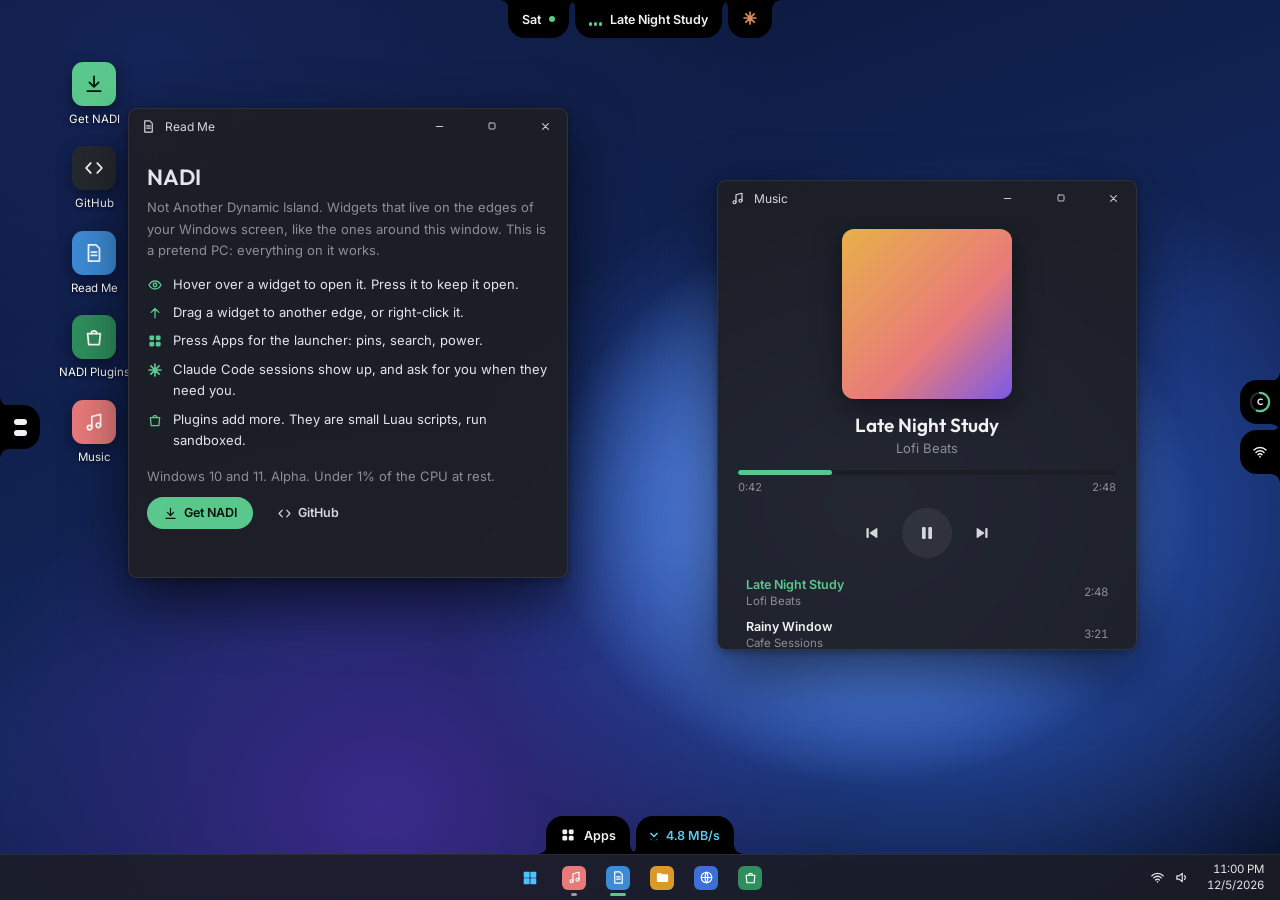
==== commit d58f4a0f: "Implement feature X to enhance user experience and optimize performance" ====
--- a/docs/index.html
+++ b/docs/index.html
@@ -3,293 +3,1225 @@
 <head>
 <meta charset="utf-8">
 <meta name="viewport" content="width=device-width, initial-scale=1">
-<title>NADI — Not Another Dynamic Island</title>
-<meta name="description" content="A living pill at the top of your Windows screen. It shows what is playing, which game you are in, what is downloading, which Claude Code session needs you, and what time it is. Try it on the mock desktop.">
-<meta name="theme-color" content="#09090b">
-<meta property="og:title" content="NADI — Not Another Dynamic Island">
-<meta property="og:description" content="A Dynamic Island for the Windows desktop. Try the live demo.">
+<title>NADI</title>
+<meta name="description" content="Widgets that live on the edges of your Windows screen. Try them on a pretend PC: hover, open, drag and play with everything.">
+<meta name="theme-color" content="#000000">
+<meta property="og:title" content="NADI: Not Another Dynamic Island">
+<meta property="og:description" content="Widgets on the edges of your Windows screen. Try them on a pretend PC.">
+<link rel="preconnect" href="https://fonts.googleapis.com">
+<link rel="preconnect" href="https://fonts.gstatic.com" crossorigin>
+<link href="https://fonts.googleapis.com/css2?family=Inter:wght@400;500;600;700&family=Outfit:wght@500;600;700&display=swap" rel="stylesheet">
 <style>
-/* Layout: one dark page. The first section is a mock desktop with a working island you can play with,
-   then a feature grid, the Claude Code section, the theme colour, install steps. Every colour comes
-   from --accent so the swatches (here and in the demo's settings) recolour everything. */
+/* The page is a pretend Windows screen with NADI on it: a wallpaper, desktop icons, windows, a taskbar, and NADI's widgets merged
+   into the screen's edges. Everything is drawn here; nothing to scroll (on a phone, the screen shrinks to fit, and the download
+   sits under it). */
 :root {
   color-scheme: dark;
-  --bg: #09090b;
-  --panel: #111114;
-  --line: #1f1f26;
-  --fg: #f2f2f5;
-  --dim: #9a9aa2;
-  --mute: #6a6a72;
-  --accent: #5ac88c;
-  --accent-rgb: 90, 200, 140;
-  --accent-deep: #3a8f63;
-  --amber: #e8b04a;
+  --acc: #5ac88c;
+  --two: #e8b04a;
   --claude: #e08a5a;
-  --spring: cubic-bezier(0.34, 1.56, 0.64, 1);
-  --font: "Segoe UI Variable Text", "Segoe UI", system-ui, -apple-system, sans-serif;
-  --display: "Segoe UI Variable Display", "Segoe UI", system-ui, -apple-system, sans-serif;
+  --red: #e87a7a;
+  --teal: #5ac8e6;
+  --text: #f2f2f5;
+  --dim: #8e8e96;
+  --mute: #5c5c64;
+  --track: #141519;
+  --lit: #1f1f25;
+  --spring: cubic-bezier(.3, 1.32, .5, 1);
+  --soft: cubic-bezier(.2, .9, .3, 1);
+  --tb: 46px;
 }
 * { box-sizing: border-box; }
-html { scroll-behavior: smooth; }
-body { margin: 0; background: var(--bg); color: var(--fg); font: 16px/1.6 var(--font); padding-inline: 20px; -webkit-font-smoothing: antialiased; }
+html, body { margin: 0; height: 100%; background: #000; color: var(--text); font-family: Inter, "Segoe UI", system-ui, sans-serif; font-size: 13px; }
+body { overflow: hidden; }
+body.small { overflow: auto; height: auto; }
+button { font: inherit; color: inherit; background: none; border: 0; padding: 0; cursor: default; }
 a { color: inherit; }
-.wrap { max-width: 1040px; margin: 0 auto; }
-svg { display: block; }
-button { font: inherit; color: inherit; }
-:focus-visible { outline: 2px solid var(--accent); outline-offset: 3px; border-radius: 6px; }
-
-nav { display: flex; align-items: center; justify-content: space-between; gap: 16px; padding-block: 18px; }
-.brand { display: flex; align-items: center; gap: 10px; font-weight: 700; letter-spacing: 0.08em; text-decoration: none; }
-.brand i { width: 26px; height: 16px; border-radius: 9px; background: #000; border: 1px solid var(--line); position: relative; display: block; }
-.brand i::before, .brand i::after { content: ""; position: absolute; top: 4px; width: 3px; height: 6px; border-radius: 2px; background: #fff; }
-.brand i::before { left: 7px; } .brand i::after { right: 7px; }
-nav .links { display: flex; gap: 22px; align-items: center; font-size: 14px; color: var(--dim); }
-nav .links a { text-decoration: none; } nav .links a:hover { color: var(--fg); }
-@media (max-width: 640px) { nav .links a.hide-s { display: none; } }
-.btn { display: inline-flex; align-items: center; gap: 8px; padding: 11px 20px; border-radius: 999px; font-weight: 600; font-size: 15px; text-decoration: none; border: 0; cursor: pointer; transition: transform 0.35s var(--spring), background 0.2s ease; }
-.btn:hover { transform: translateY(-2px); }
-.btn.pri { background: var(--accent); color: #07110b; }
-.btn.sec { background: rgba(255,255,255,0.07); color: var(--fg); } .btn.sec:hover { background: rgba(255,255,255,0.11); }
-
-.hero { text-align: center; padding-block: 28px 12px; }
-.hero h1 { margin: 0 auto; max-width: 18ch; font: 700 clamp(36px, 6.4vw, 62px)/1.05 var(--display); letter-spacing: -0.03em; text-wrap: balance; }
-.hero h1 em { font-style: normal; color: var(--accent); }
-.hero p.sub { margin: 16px auto 0; max-width: 56ch; color: var(--dim); font-size: 18px; text-wrap: balance; }
-.cta { display: flex; gap: 12px; justify-content: center; flex-wrap: wrap; margin-top: 22px; }
-
-/* ================= the live demo ================= */
-.hero .demo-wrap { margin-top: 30px; text-align: left; }
-.li { width: 15px; height: 15px; fill: none; stroke: currentColor; stroke-width: 1.6; stroke-linecap: round; stroke-linejoin: round; flex: none; }
-/* the session cards of the Claude section */
-.tile { flex: none; width: 26px; height: 26px; border-radius: 9px; display: grid; place-items: center; font-weight: 700; font-size: 11px; color: #0e0e10; position: relative; margin: 0 4px; }
-.tile.claude { background: var(--claude); }
-.cr { position: absolute; inset: -4px; width: calc(100% + 8px); height: calc(100% + 8px); transform: rotate(-90deg); }
-.cr circle { fill: none; stroke-width: 2.4; } .cr .b { stroke: rgba(255,255,255,0.1); } .cr .f { stroke-linecap: round; stroke-dasharray: 113; }
-.col { min-width: 0; flex: 1; display: flex; flex-direction: column; line-height: 1.25; }
-.t { font-size: 12px; font-weight: 600; color: #f2f2f5; white-space: nowrap; overflow: hidden; text-overflow: ellipsis; }
-.s { font-size: 10.5px; color: #8e8e96; white-space: nowrap; overflow: hidden; text-overflow: ellipsis; }
-.ico { display: grid; place-items: center; width: 22px; height: 22px; flex: none; color: var(--dim); } .ico.amber { color: var(--amber); } .ico.green { color: var(--accent); }
-.ico.amber .li { animation: ring 1.1s ease-in-out infinite; transform-origin: 50% 65%; }
-@keyframes ring { 0%, 60%, 100% { transform: rotate(0); } 10%, 30%, 50% { transform: rotate(-14deg); } 20%, 40% { transform: rotate(14deg); } }
-.spin { width: 14px; height: 14px; border-radius: 50%; border: 2px solid rgba(255,255,255,.14); border-top-color: var(--accent); animation: dspin .9s linear infinite; display: block; } @keyframes dspin { to { transform: rotate(360deg); } }
-.hcard { display: flex; align-items: center; gap: 10px; padding: 8px 10px; border-radius: 14px; min-width: 0; }
-.hcard.needs { background: rgba(232, 176, 74, 0.1); }
-.hcard .right { margin-left: auto; display: flex; align-items: center; gap: 8px; color: var(--dim); }
-
-/* ================= the rest of the page ================= */
-section { padding-block: 84px 0; }
-.eyebrow { font-size: 12px; letter-spacing: 0.14em; text-transform: uppercase; color: var(--accent); font-weight: 700; }
-h2 { margin: 8px 0 0; font: 700 clamp(28px, 4.4vw, 42px)/1.1 var(--display); letter-spacing: -0.02em; text-wrap: balance; max-width: 20ch; }
-.lead { color: var(--dim); max-width: 60ch; margin: 14px 0 0; font-size: 17px; }
-.grid { display: grid; grid-template-columns: repeat(auto-fit, minmax(min(100%, 300px), 1fr)); gap: 16px; margin-top: 40px; }
-.feat { background: var(--panel); border: 1px solid var(--line); border-radius: 20px; padding: 22px; display: grid; gap: 10px; align-content: start; transition: transform 0.4s var(--spring), border-color 0.2s ease; }
-.feat:hover { transform: translateY(-3px); border-color: rgba(var(--accent-rgb), 0.35); }
-.feat .mark { width: 38px; height: 38px; border-radius: 12px; background: rgba(var(--accent-rgb), 0.13); color: var(--accent); display: grid; place-items: center; } .feat .mark .li { width: 19px; height: 19px; }
-.feat h3 { margin: 4px 0 0; font: 650 18px/1.25 var(--display); } .feat p { margin: 0; color: var(--dim); font-size: 15px; }
-.split { display: grid; grid-template-columns: minmax(0, 1fr) minmax(0, 1fr); gap: 40px; align-items: center; } @media (max-width: 820px) { .split { grid-template-columns: 1fr; } }
-.stack { display: grid; gap: 4px; background: #0b0b0d; border-radius: 24px; padding: 12px; border: 1px solid var(--line); max-width: 420px; justify-self: center; width: 100%; }
-.ticks { list-style: none; padding: 0; margin: 20px 0 0; display: grid; gap: 10px; color: var(--dim); } .ticks li { display: flex; gap: 10px; align-items: flex-start; } .ticks .li { margin-top: 4px; color: var(--accent); }
-.swatches { display: flex; flex-wrap: wrap; gap: 12px; margin-top: 26px; }
-.swatches .sw { width: 34px; height: 34px; opacity: 0.8; transition: transform 0.35s var(--spring), opacity 0.15s ease; } .swatches .sw:hover { transform: scale(1.15); opacity: 1; } .swatches .sw[aria-pressed="true"] { opacity: 1; box-shadow: 0 0 0 3px var(--bg), 0 0 0 5px rgba(255,255,255,0.6); }
-.facts { display: grid; grid-template-columns: repeat(auto-fit, minmax(150px, 1fr)); gap: 16px; margin-top: 36px; } .fact { border-top: 1px solid var(--line); padding-top: 14px; } .fact b { display: block; font: 700 28px/1.1 var(--display); letter-spacing: -0.02em; } .fact span { color: var(--dim); font-size: 14px; }
-.steps { counter-reset: s; display: grid; gap: 14px; margin: 30px 0 0; padding: 0; list-style: none; max-width: 720px; } .steps li { counter-increment: s; display: grid; grid-template-columns: 34px 1fr; gap: 14px; align-items: start; color: var(--dim); }
-.steps li::before { content: counter(s); width: 34px; height: 34px; border-radius: 50%; display: grid; place-items: center; background: rgba(var(--accent-rgb), 0.14); color: var(--accent); font-weight: 700; } .steps b { color: var(--fg); }
-pre { margin: 14px 0 0; padding: 16px 18px; border-radius: 14px; background: var(--panel); border: 1px solid var(--line); overflow-x: auto; color: #cfd0d6; font: 13.5px/1.6 ui-monospace, "Cascadia Code", Consolas, monospace; max-width: 720px; }
-footer { margin-top: 96px; padding-block: 28px 44px; border-top: 1px solid var(--line); display: flex; flex-wrap: wrap; gap: 14px 28px; justify-content: space-between; color: var(--mute); font-size: 14px; } footer a { color: var(--dim); text-decoration: none; } footer a:hover { color: var(--fg); }
-@media (prefers-reduced-motion: reduce) { *, *::before, *::after { animation: none !important; transition: none !important; } html { scroll-behavior: auto; } }
+#wrap { position: relative; width: 100vw; height: 100vh; overflow: hidden; }
+#screen { position: absolute; left: 0; top: 0; width: 100vw; height: 100vh; overflow: hidden; transform-origin: 0 0; user-select: none; -webkit-user-select: none; touch-action: none; }
+.ic { display: inline-block; flex: none; }
+.ic svg { display: block; width: 100%; height: 100%; }
+.tab { font-variant-numeric: tabular-nums; }
+.out { font-family: Outfit, Inter, sans-serif; }
+
+/* the wallpaper: a soft bloom of blues */
+#wall { position: absolute; inset: 0; background:
+  radial-gradient(42% 52% at 68% 56%, #8fb6ff 0%, #5d8ff0 22%, transparent 60%),
+  radial-gradient(60% 70% at 74% 62%, #2f5fd0 0%, transparent 65%),
+  radial-gradient(50% 60% at 30% 90%, #3a2a8a 0%, transparent 70%),
+  radial-gradient(70% 80% at 12% 6%, #142456 0%, transparent 70%),
+  linear-gradient(160deg, #0b1534, #13275c 55%, #091128); }
+
+/* desktop icons */
+#icons { position: absolute; left: 52px; top: 54px; display: flex; flex-direction: column; gap: 6px; z-index: 2; }
+.dk { width: 84px; padding: 8px 4px 6px; border-radius: 6px; display: flex; flex-direction: column; align-items: center; gap: 6px; font-size: 11.5px; color: #fff; text-shadow: 0 1px 3px #000c; text-align: center; line-height: 1.25; }
+.dk:hover { background: #ffffff1a; }
+.dk .ib { width: 44px; height: 44px; border-radius: 11px; display: grid; place-items: center; box-shadow: 0 6px 16px #0006; color: #fff; }
+.dk .ib .ic { width: 22px; height: 22px; }
+
+/* windows */
+#wins { position: absolute; inset: 0; z-index: 5; pointer-events: none; }
+.win { position: absolute; pointer-events: auto; display: flex; flex-direction: column; background: #1e1f25f2; border: 1px solid #ffffff16; border-radius: 9px; box-shadow: 0 24px 60px #0009, 0 2px 8px #0005; overflow: hidden; z-index: 10; transition: opacity .18s, transform .22s var(--soft); backdrop-filter: blur(24px); -webkit-backdrop-filter: blur(24px); }
+.win.gone { opacity: 0; transform: translateY(16px) scale(.96); pointer-events: none; }
+.wbar { height: 34px; flex: none; display: flex; align-items: center; padding-left: 12px; gap: 9px; font-size: 12px; color: #d6d6dc; }
+.wbar .ic { width: 15px; height: 15px; }
+.wbar .sp { flex: 1; }
+.wbar button { width: 44px; height: 34px; display: grid; place-items: center; color: #c9c9d1; }
+.wbar button .ic { width: 13px; height: 13px; }
+.wbar button:hover { background: #ffffff14; }
+.wbar button.cl:hover { background: #c42b1c; color: #fff; }
+.wbody { flex: 1; min-height: 0; overflow: auto; }
+.wbody::-webkit-scrollbar { width: 10px; }
+.wbody::-webkit-scrollbar-thumb { background: #ffffff22; border-radius: 5px; border: 3px solid transparent; background-clip: padding-box; }
+
+/* the taskbar */
+#taskbar { position: absolute; left: 0; right: 0; bottom: 0; height: var(--tb); z-index: 40; background: #1c1d24e0; border-top: 1px solid #ffffff10; backdrop-filter: blur(30px) saturate(1.4); -webkit-backdrop-filter: blur(30px) saturate(1.4); display: flex; align-items: center; justify-content: center; gap: 4px; }
+.tk { position: relative; width: 40px; height: 40px; border-radius: 6px; display: grid; place-items: center; }
+.tk:hover { background: #ffffff12; }
+.tk .ib { width: 24px; height: 24px; border-radius: 6px; display: grid; place-items: center; color: #fff; }
+.tk .ib .ic { width: 15px; height: 15px; }
+.tk::after { content: ""; position: absolute; bottom: 2px; left: 50%; width: 0; height: 3px; border-radius: 2px; background: #9a9aa6; transform: translateX(-50%); transition: width .2s var(--soft); }
+.tk.run::after { width: 6px; }
+.tk.front::after { width: 16px; background: var(--acc); }
+#tray { position: absolute; right: 8px; top: 0; bottom: 0; display: flex; align-items: center; gap: 2px; }
+#tray .tt { height: 38px; padding: 0 8px; border-radius: 6px; display: flex; align-items: center; gap: 9px; font-size: 11.5px; color: #e4e4ea; }
+#tray .tt:hover { background: #ffffff12; }
+#tray .tt .ic { width: 15px; height: 15px; }
+#clock { text-align: right; line-height: 1.35; }
+
+/* NADI: each widget a piece of black merged into its edge, with a fillet each side where it meets the edge */
+#nadi { position: absolute; inset: 0; z-index: 50; pointer-events: none; }
+.w { position: absolute; background: #000; pointer-events: auto; --r: 17px; --f: 9px;
+  transition: left .42s var(--spring), top .42s var(--spring), width .42s var(--spring), height .42s var(--spring), border-radius .32s var(--soft), box-shadow .4s; }
+.w.open, .w.ban { --r: 26px; --f: 12px; }
+.w.sw { transition-duration: .3s, .3s, .3s, .3s, .32s, .4s; }
+.w::before, .w::after { content: ""; position: absolute; width: var(--f); height: var(--f); pointer-events: none; transition: width .3s, height .3s; }
+.e-top { border-radius: 0 0 var(--r) var(--r); }
+.e-top::before { top: 0; left: calc(-1 * var(--f) + .5px); background: radial-gradient(circle at 0 100%, transparent calc(var(--f) - .5px), #000 var(--f)); }
+.e-top::after { top: 0; right: calc(-1 * var(--f) + .5px); background: radial-gradient(circle at 100% 100%, transparent calc(var(--f) - .5px), #000 var(--f)); }
+.e-bottom { border-radius: var(--r) var(--r) 0 0; }
+.e-bottom::before { bottom: 0; left: calc(-1 * var(--f) + .5px); background: radial-gradient(circle at 0 0, transparent calc(var(--f) - .5px), #000 var(--f)); }
+.e-bottom::after { bottom: 0; right: calc(-1 * var(--f) + .5px); background: radial-gradient(circle at 100% 0, transparent calc(var(--f) - .5px), #000 var(--f)); }
+.e-left { border-radius: 0 var(--r) var(--r) 0; }
+.e-left::before { left: 0; top: calc(-1 * var(--f) + .5px); background: radial-gradient(circle at 100% 0, transparent calc(var(--f) - .5px), #000 var(--f)); }
+.e-left::after { left: 0; bottom: calc(-1 * var(--f) + .5px); background: radial-gradient(circle at 100% 100%, transparent calc(var(--f) - .5px), #000 var(--f)); }
+.e-right { border-radius: var(--r) 0 0 var(--r); }
+.e-right::before { right: 0; top: calc(-1 * var(--f) + .5px); background: radial-gradient(circle at 0 0, transparent calc(var(--f) - .5px), #000 var(--f)); }
+.e-right::after { right: 0; bottom: calc(-1 * var(--f) + .5px); background: radial-gradient(circle at 0 100%, transparent calc(var(--f) - .5px), #000 var(--f)); }
+.w.gone::before, .w.gone::after { width: 0; height: 0; }
+.w.drag { border-radius: 999px !important; transition: width .3s var(--spring), height .3s var(--spring), border-radius .2s; box-shadow: 0 14px 34px #000a; z-index: 5; }
+.w.drag::before, .w.drag::after { display: none; }
+.clip { position: absolute; inset: 0; border-radius: inherit; overflow: hidden; }
+.peek { position: absolute; inset: 0; display: flex; align-items: center; justify-content: center; gap: 8px; padding: 0 14px; white-space: nowrap; font-weight: 600; font-size: 12.5px; transition: opacity .22s .1s; }
+.v .peek { flex-direction: column; padding: 10px 0; gap: 7px; }
+.w.open .peek, .w.ban .peek, .w.gone .peek { opacity: 0; transition: opacity .1s; }
+.body, .bnr { position: absolute; left: 0; top: 0; opacity: 0; pointer-events: none; transition: opacity .12s; }
+.e-bottom .body, .e-bottom .bnr { top: auto; bottom: 0; }
+.e-right .body, .e-right .bnr { left: auto; right: 0; }
+.w.open .body, .w.ban .bnr { opacity: 1; pointer-events: auto; transition: opacity .26s .14s; }
+.body { padding: 14px; display: flex; flex-direction: column; gap: 12px; }
+#meas { position: absolute; left: -9999px; top: 0; visibility: hidden; }
+#meas.h { display: inline-flex; align-items: center; gap: 8px; padding: 0 14px; height: 38px; white-space: nowrap; font-weight: 600; font-size: 12.5px; }
+#meas.vv { display: flex; flex-direction: column; align-items: center; gap: 7px; padding: 10px 0; width: 40px; font-weight: 600; font-size: 12.5px; }
+
+/* what goes in them */
+.dot { width: 6px; height: 6px; border-radius: 3px; background: var(--acc); flex: none; }
+.dot.pulse { animation: pulse 1.6s ease-in-out infinite; }
+@keyframes pulse { 50% { transform: scale(1.5); opacity: .55; } }
+.bars { display: flex; gap: 2px; align-items: flex-end; height: 13px; }
+.bars i { display: block; width: 3px; height: 4px; border-radius: 2px; background: var(--acc); animation: bar .8s ease-in-out infinite alternate; }
+.bars i:nth-child(2) { animation-delay: -.5s; animation-duration: .7s; }
+.bars i:nth-child(3) { animation-delay: -.2s; animation-duration: .9s; }
+.bars.still i { animation: none; height: 4px; background: var(--mute); }
+@keyframes bar { to { height: 13px; } }
+.mq { max-width: 120px; overflow: hidden; -webkit-mask: linear-gradient(90deg, #000 85%, transparent); mask: linear-gradient(90deg, #000 85%, transparent); }
+.mq.fits { -webkit-mask: none; mask: none; }
+.mq > span { display: inline-block; }
+.mq > span.go { animation: mq var(--d, 6s) ease-in-out infinite alternate; }
+@keyframes mq { 0%, 18% { transform: translateX(0); } 82%, 100% { transform: translateX(var(--x)); } }
+.burst { color: var(--claude); }
+.burst.spin .ic { animation: spin 3s linear infinite; }
+@keyframes spin { to { transform: rotate(360deg); } }
+.flow { display: inline-block; width: 8px; height: 12px; overflow: hidden; -webkit-mask: linear-gradient(transparent, #000 30%, #000 70%, transparent); mask: linear-gradient(transparent, #000 30%, #000 70%, transparent); vertical-align: -1px; flex: none; }
+.flow svg { display: block; width: 8px; height: 24px; fill: none; stroke: currentColor; stroke-width: 1.7; stroke-linecap: round; stroke-linejoin: round; }
+.flow.dn svg { animation: fdn .7s linear infinite; }
+.flow.up svg { animation: fup .7s linear infinite; }
+@keyframes fdn { from { transform: translateY(-12px); } to { transform: translateY(-6px); } }
+@keyframes fup { from { transform: translateY(-6px); } to { transform: translateY(-12px); } }
+.eyes { display: flex; gap: 6px; align-items: center; --ex: 0px; --ey: 0px; }
+.v .eyes { flex-direction: column; gap: 5px; }
+.eyes i { display: block; width: 6px; height: 13px; border-radius: 3px; background: var(--text); transform: translate(var(--ex), var(--ey)); transition: transform .12s, height .1s; }
+.v .eyes i { width: 13px; height: 6px; }
+.eyes.blink i { height: 1.5px; }
+.v .eyes.blink i { width: 1.5px; height: 6px; }
+.eyes.happy i { height: 5px; border-radius: 6px 6px 0 0; }
+
+/* panel parts */
+.gb { height: 30px; min-width: 30px; padding: 0 10px; border-radius: 15px; display: inline-flex; align-items: center; justify-content: center; gap: 6px; font-size: 12px; font-weight: 600; color: #d6d6dc; }
+.gb:hover { background: var(--lit); }
+.gb .ic { width: 15px; height: 15px; }
+.gb.on { color: var(--acc); }
+.sb { height: 32px; padding: 0 16px; border-radius: 16px; font-size: 12.5px; font-weight: 600; display: inline-flex; align-items: center; justify-content: center; gap: 6px; }
+.lab { font-size: 11px; font-weight: 600; color: var(--dim); margin: 2px 2px -4px; }
+.mut { color: var(--dim); }
+.row { width: 100%; text-align: left; display: flex; align-items: center; gap: 10px; min-height: 40px; padding: 4px 8px; margin: 0 -6px; border-radius: 12px; }
+.row.go:hover { background: var(--lit); }
+.row .tx { flex: 1; min-width: 0; display: flex; flex-direction: column; gap: 2px; }
+.row .tt { font-weight: 600; font-size: 12.5px; white-space: nowrap; overflow: hidden; }
+.row .ts { font-size: 11.5px; color: var(--dim); white-space: nowrap; overflow: hidden; }
+.row .rt { font-size: 11.5px; color: var(--dim); white-space: nowrap; }
+.row .ic { width: 16px; height: 16px; }
+.toggles { display: flex; gap: 4px; padding: 3px; border-radius: 14px; background: var(--track); }
+.toggles button { flex: 1; height: 30px; border-radius: 11px; display: flex; align-items: center; justify-content: center; gap: 7px; font-size: 11.5px; font-weight: 600; color: var(--dim); }
+.toggles button:hover { background: var(--lit); }
+.toggles button.on { background: #24252c; color: var(--text); }
+.toggles button.on .ic { color: var(--acc); }
+.toggles .ic { width: 16px; height: 16px; }
+.bar { height: 5px; border-radius: 3px; background: #1d1e24; overflow: hidden; position: relative; }
+.bar > i { position: absolute; left: 0; top: 0; bottom: 0; border-radius: 3px; background: var(--c, var(--acc)); overflow: hidden; transition: width .9s linear; }
+.bar > i::after { content: ""; position: absolute; inset: 0; background: linear-gradient(90deg, transparent, #ffffff48, transparent); animation: shine 2.6s ease-in-out infinite; transform: translateX(-100%); }
+@keyframes shine { 60%, 100% { transform: translateX(100%); } }
+.card { background: var(--track); border-radius: 18px; padding: 12px; display: flex; gap: 12px; align-items: center; }
+
+/* calendar */
+.dayhead { display: flex; align-items: flex-end; justify-content: space-between; padding: 2px 4px 0; }
+.dayhead .big { font-family: Outfit, sans-serif; font-size: 40px; font-weight: 600; line-height: .95; letter-spacing: -.5px; }
+.dayhead .big small { font-size: 14px; font-weight: 600; color: var(--dim); margin-left: 5px; letter-spacing: 0; }
+.dayhead .dr { text-align: right; display: flex; flex-direction: column; gap: 2px; padding-bottom: 3px; }
+.dayhead .dr b { font-size: 13px; }
+.dayhead .dr span { font-size: 12px; color: var(--dim); }
+.week { display: grid; grid-template-columns: repeat(7, 1fr); gap: 2px; }
+.week button { height: 54px; border-radius: 14px; display: flex; flex-direction: column; align-items: center; justify-content: center; gap: 3px; }
+.week button:hover { background: var(--lit); }
+.week small { font-size: 10px; color: var(--dim); font-weight: 600; }
+.week b { font-size: 14px; font-family: Outfit, sans-serif; font-weight: 600; width: 26px; height: 26px; border-radius: 13px; display: grid; place-items: center; }
+.week .today b { color: var(--acc); }
+.week .on b { background: var(--acc); color: #04130b; }
+.week .ds { display: flex; gap: 2px; height: 4px; }
+.week .ds i { width: 4px; height: 4px; border-radius: 2px; background: var(--acc); }
+.tl { display: flex; flex-direction: column; gap: 2px; }
+.tl .ev { display: flex; gap: 10px; align-items: stretch; padding: 6px 6px; border-radius: 12px; }
+.tl .ev.past { opacity: .45; }
+.tl .tm { width: 54px; font-size: 11.5px; color: var(--dim); padding-top: 1px; }
+.tl .cb { width: 3px; border-radius: 2px; background: var(--acc); }
+.tl .now { height: 0; border-top: 1.5px solid var(--red); margin: 2px 6px 2px 58px; position: relative; }
+.tl .now::before { content: ""; position: absolute; left: -4px; top: -4.5px; width: 7px; height: 7px; border-radius: 4px; background: var(--red); }
+
+/* the launcher */
+#launch { position: absolute; z-index: 60; width: 560px; background: #000; border-radius: 26px; padding: 14px; display: flex; flex-direction: column; gap: 12px; box-shadow: 0 24px 70px #000a; opacity: 0; transform: translateY(18px) scale(.92); pointer-events: none; transition: opacity .18s, transform .38s var(--spring); }
+#launch.show { opacity: 1; transform: none; pointer-events: auto; }
+.search { height: 42px; border-radius: 21px; background: var(--track); display: flex; align-items: center; gap: 10px; padding: 0 6px 0 16px; }
+.search .ic { width: 16px; height: 16px; color: var(--dim); }
+.search input { flex: 1; min-width: 0; background: none; border: 0; outline: 0; color: var(--text); font: inherit; font-size: 13.5px; caret-color: var(--acc); }
+.search input::placeholder { color: var(--mute); }
+.pins { display: grid; grid-template-columns: repeat(6, 1fr); gap: 4px; }
+.pin { height: 84px; border-radius: 16px; display: flex; flex-direction: column; align-items: center; justify-content: center; gap: 8px; font-size: 11.5px; color: #d6d6dc; }
+.pin:hover { background: var(--lit); }
+.pin .ib, .row .ib { width: 40px; height: 40px; border-radius: 11px; display: grid; place-items: center; color: #fff; flex: none; }
+.pin .ib .ic { width: 20px; height: 20px; }
+.row .ib { width: 30px; height: 30px; border-radius: 8px; }
+.row .ib .ic { width: 15px; height: 15px; }
+.foot { display: flex; justify-content: flex-end; gap: 2px; border-top: 1px solid #ffffff10; padding-top: 10px; }
+.foot .gb { width: 38px; height: 38px; border-radius: 19px; padding: 0; }
+.foot .gb .ic { width: 17px; height: 17px; }
+.list { display: flex; flex-direction: column; max-height: 340px; overflow: auto; }
+.list .row { margin: 0; }
+
+/* menu, tip, modal, screens over all */
+#menu { position: absolute; z-index: 70; min-width: 190px; background: #000; border-radius: 16px; padding: 6px; box-shadow: 0 16px 44px #000b; display: none; flex-direction: column; transform-origin: top left; animation: grow .22s var(--spring); }
+#menu.show { display: flex; }
+@keyframes grow { from { transform: scale(.85); opacity: 0; } }
+#menu button { height: 34px; padding: 0 12px; border-radius: 11px; display: flex; align-items: center; gap: 10px; font-size: 12.5px; text-align: left; }
+#menu button:hover { background: var(--lit); }
+#menu .ic { width: 16px; height: 16px; color: var(--dim); }
+#tip { position: absolute; z-index: 100; background: #000; color: var(--text); border-radius: 10px; padding: 7px 11px; font-size: 12px; white-space: pre-line; max-width: 260px; line-height: 1.4; box-shadow: 0 8px 24px #0009; opacity: 0; transform: translateY(4px); transition: opacity .14s, transform .2s var(--soft); pointer-events: none; }
+#tip.show { opacity: 1; transform: none; }
+#modal { position: absolute; inset: 0; z-index: 80; display: none; place-items: center; }
+#modal.show { display: grid; }
+#modal .dim { position: absolute; inset: 0; background: #0008; animation: fade .25s; }
+@keyframes fade { from { opacity: 0; } }
+#modal .card2 { position: relative; width: 300px; background: #000; border-radius: 26px; padding: 22px 20px 16px; display: flex; flex-direction: column; align-items: center; gap: 8px; box-shadow: 0 20px 60px #000a; animation: pop .34s var(--spring); }
+@keyframes pop { from { transform: scale(.6); opacity: 0; } }
+#modal .mi { width: 52px; height: 52px; border-radius: 26px; display: grid; place-items: center; background: #e87a7a26; color: var(--red); margin-bottom: 4px; }
+#modal .mi .ic { width: 22px; height: 22px; }
+#modal .mt { font-size: 15px; font-weight: 600; font-family: Outfit, sans-serif; }
+#modal .ms { font-size: 12px; color: var(--dim); text-align: center; line-height: 1.5; }
+#modal .mb { display: flex; gap: 8px; width: 100%; margin-top: 10px; }
+#modal .mb button { flex: 1; height: 38px; border-radius: 19px; font-size: 12.5px; font-weight: 600; color: #c9c9d1; }
+#modal .mb button:hover { background: var(--lit); }
+#modal .mb button.red { background: var(--red); color: #1a0606; }
+#modal .mb button.red:hover { background: #f08c8c; }
+#over { position: absolute; inset: 0; z-index: 90; display: none; }
+#over.show { display: block; }
+#over.black { background: #000; animation: fade .6s; }
+#over.lock { animation: fade .4s; }
+#over .lk { position: absolute; inset: 0; display: flex; flex-direction: column; align-items: center; padding-top: 16vh; color: #fff; text-shadow: 0 2px 20px #0006; }
+#over .lk .big { font-family: Outfit, sans-serif; font-size: 96px; font-weight: 600; line-height: 1; }
+#over .lk .sm { font-size: 18px; margin-top: 10px; }
+#over .lk .hint { position: absolute; bottom: 8vh; font-size: 13px; opacity: .7; }
+#over .off { position: absolute; inset: 0; display: grid; place-items: center; }
+#over .off button { width: 64px; height: 64px; border-radius: 32px; display: grid; place-items: center; color: #444; }
+#over .off button:hover { color: var(--acc); background: #ffffff08; }
+#over .off .ic { width: 28px; height: 28px; }
+#over.leaving { animation: up .5s var(--soft) forwards; }
+@keyframes up { to { transform: translateY(-100%); } }
+#over.waking { animation: fadeout .7s forwards; }
+@keyframes fadeout { to { opacity: 0; } }
+
+/* the apps' own windows */
+.readme { padding: 14px 18px 18px; font-size: 13px; line-height: 1.65; color: #e4e4ea; user-select: text; -webkit-user-select: text; }
+.readme h1 { font-family: Outfit, sans-serif; font-size: 22px; font-weight: 600; margin: 2px 0 2px; }
+.readme .sub { color: var(--dim); margin-bottom: 12px; }
+.readme ul { margin: 0 0 14px; padding: 0; list-style: none; display: flex; flex-direction: column; gap: 7px; }
+.readme li { display: flex; gap: 10px; align-items: flex-start; }
+.readme li .ic { width: 16px; height: 16px; color: var(--acc); margin-top: 3px; }
+.readme .get { display: flex; gap: 8px; margin-top: 4px; }
+.readme .get a { text-decoration: none; }
+.sb.acc { background: var(--acc); color: #04130b; }
+.sb.acc:hover { background: #6fd89e; }
+.sb.gh2 { color: #d6d6dc; }
+.sb.gh2:hover { background: var(--lit); }
+.player { padding: 8px 20px 18px; display: flex; flex-direction: column; gap: 14px; }
+.cover { border-radius: 12px; flex: none; box-shadow: 0 10px 30px #0007; }
+.ctl { display: flex; align-items: center; justify-content: center; gap: 10px; }
+.ctl .gb { width: 40px; height: 40px; padding: 0; border-radius: 20px; }
+.ctl .gb .ic { width: 18px; height: 18px; }
+.ctl .gb.big { width: 50px; height: 50px; border-radius: 25px; background: #ffffff10; }
+.ctl .gb.big:hover { background: #ffffff1c; }
+.trk { display: flex; flex-direction: column; gap: 2px; }
+.trk .row { margin: 0; }
+.trk .row.now .tt { color: var(--acc); }
+.plug { display: flex; gap: 12px; align-items: flex-start; padding: 12px 14px; border-radius: 12px; }
+.plug:hover { background: #ffffff08; }
+.plug .ib { width: 38px; height: 38px; border-radius: 10px; display: grid; place-items: center; color: #fff; flex: none; }
+.plug .ib .ic { width: 18px; height: 18px; }
+.plug .tx { flex: 1; min-width: 0; }
+.plug .tt { font-weight: 600; font-size: 13px; }
+.plug .ts { color: var(--dim); font-size: 12px; line-height: 1.5; margin-top: 2px; }
+.plug .sb { height: 30px; padding: 0 14px; flex: none; }
+.plug .sb.added { color: var(--acc); }
+.pretend { height: 100%; display: flex; flex-direction: column; align-items: center; justify-content: center; gap: 14px; color: var(--dim); }
+.pretend .ib { width: 64px; height: 64px; border-radius: 16px; display: grid; place-items: center; color: #fff; }
+.pretend .ib .ic { width: 30px; height: 30px; }
+
+/* under the screen, on a phone */
+#below { display: none; padding: 26px 20px 40px; text-align: center; }
+body.small #below { display: block; }
+body.small #wrap { width: 100%; }
+body.small #screen { touch-action: pan-y; }
+#below h1 { font-family: Outfit, sans-serif; font-size: 26px; margin: 0 0 6px; }
+#below p { color: var(--dim); margin: 0 0 18px; line-height: 1.55; }
+#below .sb { height: 44px; padding: 0 22px; border-radius: 22px; font-size: 14px; text-decoration: none; }
+@media (prefers-reduced-motion: reduce) { *, *::before, *::after { animation-duration: .01s !important; transition-duration: .01s !important; } }
 </style>
-<link rel="stylesheet" href="demo/desktop.css">
 </head>
 <body>
-<div class="wrap">
-  <nav>
-    <a class="brand" href="#top"><i></i>NADI</a>
-    <div class="links">
-      <a class="hide-s" href="#features">Features</a>
-      <a class="hide-s" href="#claude">Claude Code</a>
-      <a class="hide-s" href="#theme">Theme</a>
-      <a href="#install">Install</a>
-      <a class="btn sec" style="padding:8px 16px;font-size:14px" href="https://github.com/Llyme/not-another-dynamic-island">GitHub</a>
-    </div>
-  </nav>
-
-  <header class="hero" id="top">
-    <h1>Not another <em>dynamic island</em>.</h1>
-    <p class="sub">A small pill with a pair of eyes at the top of your Windows screen. Below is the real thing, running in your browser on a mock desktop: the same code as the app.</p>
-
-    <div class="demo-wrap">
-      <div class="screen">
-        <div class="bezel"><span class="tip">Rest your cursor on the <b>very top edge</b> of the screen (this strip counts) to call the island</span></div>
-        <div class="scrollx">
-          <div class="desk" id="desk">
-            <div class="wall"></div>
-            <div class="dtoast"></div>
-          </div>
-        </div>
-      </div>
-      <div class="tryit" id="tryit">
-        <button class="chip" data-d="discord">Discord message</button>
-        <button class="chip" data-d="viber">Viber message</button>
-        <button class="chip" data-d="reminder">Calendar reminder</button>
-        <button class="chip" data-d="time">Tell the time</button>
-        <button class="chip" data-d="hub">Open the hub</button>
-        <button class="chip" data-d="settings">Settings</button>
-        <button class="chip" data-o="game">Launch a game</button>
-        <button class="chip" data-o="browser">Open the browser</button>
-        <button class="chip" data-o="chat">Open Discord</button>
-      </div>
-      <p class="demo-cap"><b>Click</b> the island to open the hub, <b>right-click</b> it to pin, <b>drag</b> it sideways. Press <b>play</b> on the music window for sound (the island reacts to what actually plays). Run <b>claude</b> in the terminal, then click another window while it works. The <b>tray icon</b> next to the clock opens settings.</p>
-      <p class="demo-note">This is a copy of the app's own frontend. Only the PC it watches is simulated, and detection delays are shortened. Settings are kept in this browser.</p>
-    </div>
-
-    <div class="cta">
-      <a class="btn pri" href="https://github.com/Llyme/not-another-dynamic-island/releases/latest"><svg class="li" viewBox="0 0 16 16" style="width:17px;height:17px"><path d="M8 2.5v7.5M4.8 7.2 8 10.4l3.2-3.2M3 13h10"/></svg>Download for Windows</a>
-      <a class="btn sec" href="#install">How to run it</a>
-    </div>
-  </header>
-
-  <section id="features">
-    <div class="eyebrow">What it does</div>
-    <h2>A glance, instead of a window.</h2>
-    <p class="lead">Everything lives in one pill that stays out of your way. It lights up only when something happens by itself, and it is built to never make the computer lag.</p>
-    <div class="grid" id="grid"></div>
-  </section>
-
-  <section id="claude">
-    <div class="split">
-      <div>
-        <div class="eyebrow">LLM Detection</div>
-        <h2>Claude Code, watched for you.</h2>
-        <p class="lead">Every running Claude Code session gets its own card, in VS Code, the terminal or inside WSL. The ring around the tile is its context window. When one needs you or finishes, the island drops down to tell you.</p>
-        <ul class="ticks">
-          <li><svg class="li" viewBox="0 0 16 16"><path d="M3.5 8.5 6.5 11.5 12.5 4.8"/></svg>A phone rings on a session that needs your approval, and it jumps to the top.</li>
-          <li><svg class="li" viewBox="0 0 16 16"><path d="M3.5 8.5 6.5 11.5 12.5 4.8"/></svg>A finished session waits with a check until you look at it, then it clears.</li>
-          <li><svg class="li" viewBox="0 0 16 16"><path d="M3.5 8.5 6.5 11.5 12.5 4.8"/></svg>One at a time in the queue, a "needs you" first. Quiet while a game runs or its window is already in front.</li>
-        </ul>
-      </div>
-      <div class="stack" aria-hidden="true" id="sessions"></div>
-    </div>
-  </section>
-
-  <section id="theme">
-    <div class="eyebrow">Make it yours</div>
-    <h2>Pick a colour. The whole thing follows.</h2>
-    <p class="lead">Try it here: this page and the demo island use the theme colour. In NADI it drives the hub, the glow and every pill. Width, hub width, distance from the edge, eyes on or off, glow strength and sound light are all sliders.</p>
-    <div class="swatches" id="swatches"></div>
-    <div class="facts">
-      <div class="fact"><b>1 window</b><span>one transparent, always-on-top window</span></div>
-      <div class="fact"><b>16 ms</b><span>poll loop, nothing heavier</span></div>
-      <div class="fact"><b>3 MB</b><span>installer</span></div>
-      <div class="fact"><b>0 browsers</b><span>shortcuts and refresh are switched off</span></div>
-    </div>
-  </section>
-
-  <section id="install">
-    <div class="eyebrow">Install</div>
-    <h2>Two minutes, no account.</h2>
-    <ol class="steps">
-      <li><div><b>Download the installer</b> from the <a href="https://github.com/Llyme/not-another-dynamic-island/releases/latest">latest release</a> and run it. Windows 10 or 11 (the WebView2 runtime comes with Windows 11).</div></li>
-      <li><div><b>Rest your cursor on the top edge</b> of a monitor. A glow builds up and the island lands. Click it to expand the hub; right-click to pin it.</div></li>
-      <li><div><b>Open Settings from the tray icon.</b> Turn on notification access in Windows if you want other apps' notifications to show.</div></li>
-    </ol>
-    <p class="lead" style="margin-top:34px">Or build it yourself. It is a Rust backend with a plain JavaScript frontend, built with Tauri v2.</p>
-<pre>cd src-tauri
-cargo tauri dev      # run it
-cargo tauri build    # release exe and NSIS installer</pre>
-  </section>
-
-  <footer>
-    <div>NADI. Windows only, for now.</div>
-    <div><a href="https://github.com/Llyme/not-another-dynamic-island">Source on GitHub</a> · <a href="https://github.com/Llyme/not-another-dynamic-island/releases">Releases</a></div>
-  </footer>
+<div id="wrap">
+  <div id="screen">
+    <div id="wall"></div>
+    <div id="icons"></div>
+    <div id="wins"></div>
+    <div id="taskbar"><div id="tbapps" style="display:flex;gap:4px"></div><div id="tray"></div></div>
+    <div id="nadi"></div>
+    <div id="launch"></div>
+    <div id="menu"></div>
+    <div id="modal"></div>
+    <div id="over"></div>
+    <div id="tip"></div>
+  </div>
 </div>
-
-
-<script src="demo/backend.js"></script>
-<script src="demo/audio.js"></script>
-<script src="demo/world.js"></script>
-<script src="demo/desktop.js"></script>
+<div id="below">
+  <h1>NADI</h1>
+  <p>Widgets that live on the edges of your Windows screen.<br>Best tried on a computer.</p>
+  <a class="sb acc" href="https://github.com/Llyme/not-another-dynamic-island/releases/latest">Get NADI</a>
+  <a class="sb gh2" href="https://github.com/Llyme/not-another-dynamic-island">GitHub</a>
+</div>
+<div id="meas"></div>
 <script>
+"use strict";
+const REPO = "https://github.com/Llyme/not-another-dynamic-island";
+const GET = REPO + "/releases/latest";
 const $ = (s, r = document) => r.querySelector(s);
-const ACCENTS = ['#5ac88c', '#4cc9c0', '#5aa9f0', '#a487ee', '#ee7fb5', '#e8776f', '#ee9a4d', '#e3c457', '#e8e8ee'];
-const P = {
-  bell: 'M8 2.6a3.4 3.4 0 0 0-3.4 3.4c0 3.6-1.4 4.4-1.4 4.4h9.6s-1.4-.8-1.4-4.4A3.4 3.4 0 0 0 8 2.6zM6.7 12.6a1.4 1.4 0 0 0 2.6 0',
-  phone: 'M4.4 2.8h2.2l1 2.6-1.4.9a6.2 6.2 0 0 0 2.6 2.6l.9-1.4 2.6 1v2.2a1.4 1.4 0 0 1-1.4 1.4A9.4 9.4 0 0 1 3 4.2a1.4 1.4 0 0 1 1.4-1.4z',
-  check: 'M3.5 8.5 6.5 11.5 12.5 4.8', code: 'M5.5 4.5 2 8l3.5 3.5M10.5 4.5 14 8l-3.5 3.5', dl: 'M8 2.5v7.5M4.8 7.2 8 10.4l3.2-3.2M3 13h10',
-  game: 'M4.6 5.5h6.8a3 3 0 0 1 2.9 3.7l-.6 2.3a1.5 1.5 0 0 1-2.6.5L10 10.5H6l-1.1 1.5a1.5 1.5 0 0 1-2.6-.5l-.6-2.3a3 3 0 0 1 2.9-3.7zM5.2 7.3v2.6M3.9 8.6h2.6',
-  cal: 'M2.5 4.5h11v9h-11zM2.5 7.5h11M5.5 2.5v3M10.5 2.5v3', clock: 'M8 2.5a5.5 5.5 0 1 0 0 11 5.5 5.5 0 0 0 0-11zM8 5v3.2l2.2 1.3',
-  eye: 'M1.8 8s2.2-4 6.2-4 6.2 4 6.2 4-2.2 4-6.2 4-6.2-4-6.2-4zM8 9.8a1.8 1.8 0 1 0 0-3.6 1.8 1.8 0 0 0 0 3.6z',
-  sun: 'M8 5a3 3 0 1 0 0 6 3 3 0 0 0 0-6zM8 1.8v1.6M8 12.6v1.6M1.8 8h1.6M12.6 8h1.6M3.6 3.6l1.1 1.1M11.3 11.3l1.1 1.1M12.4 3.6l-1.1 1.1M4.7 11.3l-1.1 1.1',
-  wave: 'M2 8h1.5M5 5v6M8 3v10M11 5.5v5M14 8h-1', shield: 'M8 2 3 4v4c0 3 2.2 5 5 6 2.8-1 5-3 5-6V4z', sliders: 'M3 5h6.5M12 5h1M3 11h1.5M7 11h6M9.5 3.4v3.2M4.5 9.4v3.2',
-  music: 'M6 11.6V4l6-1.2v7.6M6 11.6a1.6 1.6 0 1 1-1.6-1.6A1.6 1.6 0 0 1 6 11.6zM12 10.4a1.6 1.6 0 1 1-1.6-1.6 1.6 1.6 0 0 1 1.6 1.6z',
-  lock: 'M4 7.2h8v6.3H4zM5.6 7.2V5.2a2.4 2.4 0 0 1 4.8 0v2M8 9.6v1.6', edge: 'M2.5 3h11M8 3.5v8M5.2 8.8 8 11.6l2.8-2.8',
-  usage: 'M8 2.5a5.5 5.5 0 1 0 5.5 5.5M8 2.5V8l3.6 2.6', brief: 'M2.5 5.5h11v7.5h-11zM6 5.5V4a1 1 0 0 1 1-1h2a1 1 0 0 1 1 1v1.5M2.5 9h11',
+const scr = $("#screen"), nadi = $("#nadi"), meas = $("#meas");
+const TB = 46, GAP = 6, DEPTH = 38, SIDE = 40;
+let SW = 0, SH = 0, scale = 1, touch = false;
+const clamp = (v, a, b) => Math.max(a, Math.min(b, v));
+const ACC = "#5ac88c", TWO = "#e8b04a", CL = "#e08a5a", RED = "#e87a7a", TEAL = "#5ac8e6";
+
+/* pictograms */
+const F = i => `<svg viewBox="0 0 20 20" fill="currentColor">${i}</svg>`;
+const S = i => `<svg viewBox="0 0 20 20" fill="none" stroke="currentColor" stroke-width="1.6" stroke-linecap="round" stroke-linejoin="round">${i}</svg>`;
+const ICONS = {
+  grid: F('<rect x="3" y="3" width="6" height="6" rx="1.7"/><rect x="11" y="3" width="6" height="6" rx="1.7"/><rect x="3" y="11" width="6" height="6" rx="1.7"/><rect x="11" y="11" width="6" height="6" rx="1.7"/>'),
+  search: S('<circle cx="8.8" cy="8.8" r="5.3"/><path d="M12.8 12.8l4 4"/>'),
+  lock: S('<rect x="4.5" y="9" width="11" height="8" rx="2.2"/><path d="M7 9V7a3 3 0 0 1 6 0v2"/>'),
+  moon: S('<path d="M15.8 12.3A6.6 6.6 0 0 1 7.7 4.2a6.6 6.6 0 1 0 8.1 8.1z"/>'),
+  restart: S('<path d="M15.6 10.6a5.7 5.7 0 1 1-1.8-4.7"/><path d="M14.6 2.8v3.6H11"/>'),
+  power: S('<path d="M10 2.8v6.4"/><path d="M6 5.6a6.2 6.2 0 1 0 8 0"/>'),
+  play: F('<path d="M6.2 4.1v11.8a.8.8 0 0 0 1.2.7l9.5-5.9a.8.8 0 0 0 0-1.4L7.4 3.4a.8.8 0 0 0-1.2.7z"/>'),
+  pause: F('<rect x="5" y="4" width="3.7" height="12" rx="1.3"/><rect x="11.3" y="4" width="3.7" height="12" rx="1.3"/>'),
+  next: F('<path d="M4 5.2v9.6a.8.8 0 0 0 1.2.6l7-4.8a.8.8 0 0 0 0-1.2l-7-4.8A.8.8 0 0 0 4 5.2z"/><rect x="13.6" y="4.5" width="2.6" height="11" rx="1.1"/>'),
+  prev: F('<path d="M16 5.2v9.6a.8.8 0 0 1-1.2.6l-7-4.8a.8.8 0 0 1 0-1.2l7-4.8a.8.8 0 0 1 1.2.6z"/><rect x="3.8" y="4.5" width="2.6" height="11" rx="1.1"/>'),
+  airplane: F('<path d="M9 2c.6 0 1.2.4 1.4.9l2.4 5.4 3.2-.2a1.9 1.9 0 0 1 2 1.9 1.9 1.9 0 0 1-2 1.9l-3.2-.2-2.4 5.4c-.2.6-.8.9-1.4.9a.9.9 0 0 1-.9-.9l.7-5.6-2.5-.2-1.1 2.3a.8.8 0 0 1-1.5-.4v-2.4l-1.1-.1A1.1 1.1 0 0 1 2 10v-.1c0-.5.4-1 .9-1L4 8.9V6.5a.8.8 0 0 1 1.5-.4l1.1 2.3 2.5-.2-.7-5.6c-.1-.5.3-.9.7-1z"/>'),
+  hotspot: F('<path d="M10 8.25a1.75 1.75 0 1 1 0 3.5 1.75 1.75 0 1 1 0-3.5zM6.64 6.64a4.75 4.75 0 0 0 0 6.72l1.06-1.06a3.25 3.25 0 0 1 0-4.6zM13.36 6.64a4.75 4.75 0 0 1 0 6.72l-1.06-1.06a3.25 3.25 0 0 0 0-4.6zM4.52 4.52a7.75 7.75 0 0 0 0 10.96l1.06-1.06a6.25 6.25 0 0 1 0-8.84zM15.48 4.52a7.75 7.75 0 0 1 0 10.96l-1.06-1.06a6.25 6.25 0 0 0 0-8.84z"/>'),
+  x: S('<path d="M5.5 5.5l9 9M14.5 5.5l-9 9"/>'),
+  minus: S('<path d="M5 10h10"/>'),
+  square: S('<rect x="5" y="5" width="10" height="10" rx="1.6"/>'),
+  folder: F('<path d="M2.5 5.6A1.6 1.6 0 0 1 4.1 4h3.5l1.9 1.8h6.4a1.6 1.6 0 0 1 1.6 1.6v7a1.6 1.6 0 0 1-1.6 1.6H4.1a1.6 1.6 0 0 1-1.6-1.6z"/>'),
+  gear: S('<circle cx="10" cy="10" r="2.5"/><path d="M10 2.6v2.1M10 15.3v2.1M2.6 10h2.1M15.3 10h2.1M4.8 4.8l1.5 1.5M13.7 13.7l1.5 1.5M4.8 15.2l1.5-1.5M13.7 6.3l1.5-1.5"/>'),
+  globe: S('<circle cx="10" cy="10" r="7"/><path d="M3 10h14M10 3c2.3 2 2.3 12 0 14M10 3c-2.3 2-2.3 12 0 14"/>'),
+  term: S('<rect x="2.5" y="4" width="15" height="12" rx="2.2"/><path d="M6 8.2l2.4 1.8L6 11.8M10.5 12.3H14"/>'),
+  note: S('<path d="M5 2.6h6.8L15 5.8v11.6H5z"/><path d="M7.6 9.2h4.8M7.6 12.2h4.8"/>'),
+  music: S('<path d="M8 15V5l8-2v10"/><circle cx="6" cy="15" r="2"/><circle cx="14" cy="13" r="2"/>'),
+  cal: S('<rect x="3" y="4" width="14" height="13" rx="2.2"/><path d="M3 8.2h14M7 2.6v3M13 2.6v3"/>'),
+  code: S('<path d="M7 5.5L2.8 10 7 14.5M13 5.5l4.2 4.5-4.2 4.5"/>'),
+  get: S('<path d="M10 3v9.5M5.8 8.5l4.2 4.2 4.2-4.2"/><path d="M4 16.5h12"/>'),
+  store: S('<path d="M4.2 7h11.6l-1 10H5.2z"/><path d="M7.5 7a2.5 2.5 0 0 1 5 0"/>'),
+  photo: S('<rect x="3" y="4" width="14" height="12" rx="2.2"/><circle cx="7.5" cy="8.5" r="1.4"/><path d="M3.6 14.2l3.9-3.9 3 3 2-2 3.9 3.9"/>'),
+  mail: S('<rect x="3" y="5" width="14" height="10" rx="2.2"/><path d="M3.6 6.2L10 11l6.4-4.8"/>'),
+  calc: S('<rect x="4.5" y="2.6" width="11" height="14.8" rx="2.2"/><path d="M7.2 6.2h5.6M7.2 10h.1M10 10h.1M12.8 10h.1M7.2 13.2h.1M10 13.2h.1M12.8 13.2h.1"/>'),
+  paint: S('<path d="M10 3a7 7 0 1 0 0 14c1 0 1.5-.7 1.5-1.5 0-1.2-1-1.3-1-2.3 0-.8.7-1.2 1.5-1.2H14a3 3 0 0 0 3-3C17 5.6 13.9 3 10 3z"/><circle cx="6.5" cy="9" r=".6"/><circle cx="9" cy="6.3" r=".6"/><circle cx="12.5" cy="6.8" r=".6"/>'),
+  game: S('<path d="M6 7h8a4 4 0 0 1 3.8 5.2l-.6 1.9a2 2 0 0 1-3.5.6L12.5 13h-5l-1.2 1.7a2 2 0 0 1-3.5-.6l-.6-1.9A4 4 0 0 1 6 7z"/><path d="M6.5 9.4v2.2M5.4 10.5h2.2M13.5 10.2h.1"/>'),
+  sun: S('<circle cx="10" cy="10" r="3.4"/><path d="M10 2.2v1.9M10 15.9v1.9M2.2 10h1.9M15.9 10h1.9M4.5 4.5l1.3 1.3M14.2 14.2l1.3 1.3M4.5 15.5l1.3-1.3M14.2 5.8l1.3-1.3"/>'),
+  battery: S('<rect x="2.5" y="6" width="13" height="8" rx="2.2"/><path d="M17.6 9v2"/>'),
+  burst: S('<path d="M10 2.6v14.8M2.6 10h14.8M4.8 4.8l10.4 10.4M15.2 4.8L4.8 15.2" stroke-width="2.1"/>'),
+  volume: S('<path d="M3.8 7.8h3l4.2-3.3v11l-4.2-3.3h-3z"/><path d="M14 7.4a3.6 3.6 0 0 1 0 5.2"/>'),
+  chevup: S('<path d="M6 12l4-4 4 4"/>'),
+  arrow: S('<path d="M10 16V4.5M5.2 9.2L10 4.4l4.8 4.8"/>'),
+  open: S('<path d="M11 4h5v5M16 4l-7 7"/><path d="M14 11.5V16H4V6h4.5"/>'),
+  pin: S('<path d="M8 3h4l-.6 5 2.6 2.6v1.2H6v-1.2L8.6 8z"/><path d="M10 11.8V17"/>'),
+  eye: S('<path d="M2.5 10s2.7-5 7.5-5 7.5 5 7.5 5-2.7 5-7.5 5-7.5-5-7.5-5z"/><circle cx="10" cy="10" r="2.2"/>'),
+  check: S('<path d="M4.5 10.5l3.5 3.5 7.5-8"/>'),
+  win: F('<rect x="3" y="3" width="6.6" height="6.6" rx=".8"/><rect x="10.4" y="3" width="6.6" height="6.6" rx=".8"/><rect x="3" y="10.4" width="6.6" height="6.6" rx=".8"/><rect x="10.4" y="10.4" width="6.6" height="6.6" rx=".8"/>'),
+  drive: S('<rect x="3" y="6" width="14" height="8" rx="2.2"/><path d="M6 10h.1M13 10h1"/>'),
 };
-const li = (n, st = '') => `<svg class="li" viewBox="0 0 16 16" style="${st}"><path d="${P[n]}"/></svg>`;
-const ring = (f, c) => `<svg class="cr" viewBox="0 0 40 40"><circle class="b" cx="20" cy="20" r="18"/><circle class="f" cx="20" cy="20" r="18" data-ring style="stroke:${c};stroke-dashoffset:${113 * (1 - f)}"/></svg>`;
-const FEATS = [
-  ['edge', 'Call it from the edge', 'Rest the cursor on the top edge of any monitor: a glow charges and the island lands. It hides again on its own. Click to expand, right-click to pin.'],
-  ['eye', 'Eyes that react', 'A pair of eyes that follows your cursor, blinks, and nods to the beat. Turn them off and the sound light stays.'],
-  ['wave', 'Sound light', 'The audio spills out of the island like YouTube’s ambient mode, with rings that show where in the stereo field it comes from.'],
-  ['music', 'Media, properly', 'Now playing with prev, play and next in the pill, a seek bar in the hub, jump five seconds, and a speed from 0.1× to 16× where the player allows it.'],
-  ['game', 'Games', 'Detects the running game. FPS, plus the game’s own GPU, CPU and memory rings, right in the pill, with frame times in the hub.'],
-  ['brief', 'What you are working on', 'Coding, writing, design or browsing, even when the window is not focused. The coding card shows the project’s branch and git changes.'],
-  ['dl', 'Downloads', 'Browsers, Steam and qBittorrent in one card: a progress ring with a count, a live speed trace, and the speed. Stalled ones drop off.'],
-  ['bell', 'Notifications', 'Captures every app’s notifications. Identical ones merge, a flood from Discord becomes “N new messages”, and a click clears them.'],
-  ['cal', 'Calendar', 'Upcoming events from any .ics link, with a reminder banner before they start.'],
-  ['usage', 'Claude usage', 'Rings for your 5-hour and 7-day Claude usage in the hub, and a quick peek when they move. It uses your existing Claude Code login.'],
-  ['clock', 'Time, on a schedule', 'Every 5 minutes to 6 hours, on the clock, the island tells the time in big light digits. Military time included.'],
-  ['lock', 'Pin and shrink', 'Right-click pins it in place with a small lock. A pinned island you leave alone shrinks to a size you choose.'],
-  ['sun', 'Glow with a reason', 'The glow only shows when something happened by itself: a notification, a session pill, the time. Never when you call it.'],
-  ['shield', 'Locked down', 'No browser shortcuts, no refresh, no devtools, no zoom, no drag and drop. It is an island, not a web page.'],
-  ['sliders', 'Everything adjustable', 'Settings in a row of icon tabs: theme colour, widths in pixels, distance from the edge, hover delay, glow, sound light. Every slider has a reset. Every feature is a plugin you can switch off.'],
+const ic = (n, sz, st = "") => `<i class="ic" style="width:${sz}px;height:${sz}px;${st}">${ICONS[n] || ""}</i>`;
+const wifi = (lv, sz = 16, c = "currentColor") => {
+  const a = k => `opacity="${lv >= k ? 1 : .28}"`;
+  return `<i class="ic" style="width:${sz}px;height:${sz}px;color:${c}"><svg viewBox="0 0 20 20" fill="none" stroke="currentColor" stroke-width="1.8" stroke-linecap="round"><path ${a(3)} d="M2.5 7.6a10.6 10.6 0 0 1 15 0"/><path ${a(2)} d="M5 10.5a7 7 0 0 1 10 0"/><path ${a(1)} d="M7.5 13.3a3.4 3.4 0 0 1 5 0"/><circle cx="10" cy="15.8" r="1.1" fill="currentColor" stroke="none"/></svg></i>`;
+};
+const flow = (up, c) => `<span class="flow ${up ? "up" : "dn"}" style="color:${c || "currentColor"}"><svg viewBox="0 0 8 24">${up ? '<path d="M1 7.5l3-3 3 3M1 13.5l3-3 3 3M1 19.5l3-3 3 3M1 25.5l3-3 3 3"/>' : '<path d="M1 4.5l3 3 3-3M1 10.5l3 3 3-3M1 16.5l3 3 3-3M1 22.5l3 3 3-3"/>'}</svg></span>`;
+const ring = (letter, p, sz = 22, c = ACC) => `<svg width="${sz}" height="${sz}" viewBox="0 0 24 24" style="flex:none"><circle cx="12" cy="12" r="10" fill="none" stroke="#2a2b31" stroke-width="2.4"/><circle cx="12" cy="12" r="10" fill="none" stroke="${c}" stroke-width="2.4" stroke-linecap="round" stroke-dasharray="${(p * 62.8).toFixed(1)} 62.8" transform="rotate(-90 12 12)"/><text x="12" y="15.6" text-anchor="middle" font-size="10" font-weight="700" fill="#f2f2f5" font-family="Outfit, sans-serif">${letter}</text></svg>`;
+const rate = b => b >= 1e6 ? (b / 1e6).toFixed(1) + " MB/s" : Math.round(b / 1e3) + " KB/s";
+const pad = n => String(n).padStart(2, "0");
+const DAYS = ["Sunday", "Monday", "Tuesday", "Wednesday", "Thursday", "Friday", "Saturday"];
+const MONS = ["January", "February", "March", "April", "May", "June", "July", "August", "September", "October", "November", "December"];
+const clock = d => { const h = d.getHours(); return { t: (h % 12 || 12) + ":" + pad(d.getMinutes()), ap: h < 12 ? "AM" : "PM" }; };
+const span = d => { const c = clock(d); return c.t + " " + c.ap; };
+const mmss = s => Math.floor(s / 60) + ":" + pad(Math.floor(s % 60));
+
+/* what the pretend PC is doing */
+const T0 = new Date(); T0.setSeconds(0, 0);
+const at = min => new Date(Math.ceil(T0.getTime() / 300000) * 300000 + min * 60000);
+const EVENTS = [
+  { title: "Standup", s: at(-150), m: 15, where: "Team Room" },
+  { title: "Design Review", s: at(25), m: 30, where: "Meet", link: true },
+  { title: "Gym", s: at(250), m: 60, where: "" },
+  { title: "Dinner With Sam", s: at(60 * 24 + 120), m: 90, where: "Noodle House" },
+  { title: "Dentist", s: at(60 * 48 - 200), m: 30, where: "" },
 ];
-$('#grid').innerHTML = FEATS.map(([i, t, d]) => `<article class="feat"><div class="mark">${li(i)}</div><h3>${t}</h3><p>${d}</p></article>`).join('');
-$('#sessions').innerHTML = `
-  <div class="hcard needs"><div class="tile claude">C${ring(0.34, '#5ac88c')}</div><div class="col"><span class="t">Refactor the settings page</span><span class="s">Waiting for your approval</span></div><div class="right"><span class="ico">${li('code')}</span><span class="ico amber">${li('phone')}</span></div></div>
-  <div class="hcard"><div class="tile claude">C${ring(0.52, '#5ac88c')}</div><div class="col"><span class="t">Fix the download card</span><span class="s">Finished</span></div><div class="right"><span class="ico">${li('code')}</span><span class="ico green">${li('check')}</span></div></div>
-  <div class="hcard"><div class="tile claude">C${ring(0.81, '#e8b04a')}</div><div class="col"><span class="t">Port the old app</span><span class="s">Editing lib.rs</span></div><div class="right"><span class="ico">${li('code')}</span><span class="ico"><i class="spin"></i></span></div></div>`;
-
-
-// ---- the demo: the island's own page in a frame the size of its window; backend.js and world.js stand in for Rust and Windows
-const desk = $('#desk');
-const frame = document.createElement('iframe');
-frame.className = 'nadi';
-frame.title = 'NADI, the island';
-frame.src = 'demo/ui/index.html';
-desk.append(frame);
-frame.addEventListener('load', () => { NADI.start(frame, desk); setAccent(NADI.settings().accent_color, true); try { setIslandAccent(NADI.settings().accent_color); } catch (_) {} });
-
-// the theme colour: the page, the island's own CSS variables and the saved setting
-function setIslandAccent(hex) {
-  const n = parseInt(hex.slice(1), 16), r = (n >> 16) & 255, g = (n >> 8) & 255, b = n & 255;
-  const s = frame.contentDocument.documentElement.style;
-  s.setProperty('--accent', hex); s.setProperty('--accent-rgb', `${r}, ${g}, ${b}`);
-  s.setProperty('--accent-light-rgb', `${Math.round(r + (255 - r) * 0.28)}, ${Math.round(g + (255 - g) * 0.28)}, ${Math.round(b + (255 - b) * 0.28)}`);
-  s.setProperty('--accent-deep', `rgb(${Math.round(r * 0.62)}, ${Math.round(g * 0.62)}, ${Math.round(b * 0.62)})`);
-}
-function setAccent(hex, fromIsland) {
-  if (!/^#[0-9a-f]{6}$/i.test(hex || '')) hex = ACCENTS[0];
-  hex = hex.toLowerCase();
-  const n = parseInt(hex.slice(1), 16), r = (n >> 16) & 255, g = (n >> 8) & 255, b = n & 255;
-  const s = document.documentElement.style;
-  s.setProperty('--accent', hex); s.setProperty('--accent-rgb', `${r}, ${g}, ${b}`); s.setProperty('--accent-deep', `rgb(${Math.round(r * 0.62)}, ${Math.round(g * 0.62)}, ${Math.round(b * 0.62)})`);
-  if (!fromIsland) {
-    try { setIslandAccent(hex); } catch (_) {}
-    NADI.settings().accent_color = hex;
-    NADI.persist();
+const cal = { sel: 0 };
+const TRACKS = [
+  { title: "Late Night Study", artist: "Lofi Beats", len: 168, a: "#e8b04a", b: "#e87a7a", c: "#7a5ae8" },
+  { title: "Rainy Window", artist: "Cafe Sessions", len: 201, a: "#5ac8e6", b: "#3d6fd6", c: "#1b2a5c" },
+  { title: "Neon Drive", artist: "Synthwave FM", len: 187, a: "#e86aa8", b: "#7a5ae8", c: "#201040" },
+];
+const music = { i: 0, t: 41, playing: true };
+const dl = { items: [{ name: "Starfield Odyssey", from: "Games", size: 48e9, p: .58, a: "#3d6fd6", b: "#e8b04a" }], done: [{ name: "photos-2026.zip", from: "Browser" }], hist: Array(40).fill(0).map((_, i) => 3e6 + Math.sin(i / 3) * 1e6), rate: 4.2e6 };
+const NEXT_DL = [{ name: "Hollow Night", from: "Games", size: 9e9, a: "#5ac88c", b: "#1b2a5c" }, { name: "Ubuntu 26.04.iso", from: "Browser", size: 6e9, a: "#e87a7a", b: "#7a5ae8" }];
+const drives = [
+  { l: "C", name: "Windows", size: 476, used: 264, r: 0, w: 0 },
+  { l: "D", name: "Games", size: 1863, used: 1210, r: 0, w: 0 },
+  { l: "E", name: "Elderberry", size: 64, used: 12, r: 0, w: 0, usb: true },
+];
+const net = { wifi: true, air: false, hot: false, down: 18e6, up: 2.1e6 };
+const claude = { asks: 0, sessions: [{ name: "nadi", what: "Editing frame.rs", st: "work" }, { name: "site", what: "Waiting for you", st: "idle" }] };
+
+/* the widgets: what each shows at rest (along an edge, or on a side edge, its icon alone), and opened */
+const W = {
+  calendar: {
+    tip: () => { const n = nextEvent(); return n ? n.title + "\n" + soonWords(n) : "Nothing coming up"; },
+    peek: v => {
+      const n = nextEvent(), d = new Date(), soon = n && n.s - d <= 3600e3, last = n && n.s - d <= 600e3;
+      const dot = soon ? `<span class="dot${last ? " pulse" : ""}" style="background:${last ? TWO : ACC}"></span>` : "";
+      if (v) return `<svg width="20" height="22" viewBox="0 0 20 22"><rect x="1" y="1" width="18" height="20" rx="4" fill="#1d1e24"/><path d="M1 5a4 4 0 0 1 4-4h10a4 4 0 0 1 4 4v2H1z" fill="${soon ? (last ? TWO : ACC) : "#3a3b44"}"/><text x="10" y="17.5" text-anchor="middle" font-size="9.5" font-weight="700" fill="#f2f2f5" font-family="Outfit, sans-serif">${d.getDate()}</text></svg>`;
+      return `<span>${DAYS[d.getDay()].slice(0, 3)}</span>${dot}`;
+    },
+    w: 340,
+    body: () => {
+      const d = new Date(), c = clock(d);
+      const sel = new Date(); sel.setHours(0, 0, 0, 0); sel.setDate(sel.getDate() + cal.sel);
+      const ws = new Date(sel); ws.setDate(sel.getDate() - sel.getDay());
+      let week = "";
+      for (let i = 0; i < 7; i++) {
+        const day = new Date(ws); day.setDate(ws.getDate() + i);
+        const off = Math.round((day - new Date(new Date().setHours(0, 0, 0, 0))) / 864e5);
+        const n = EVENTS.filter(e => sameDay(e.s, day)).length;
+        week += `<button data-act="day" data-v="${off}" class="${off === 0 ? "today" : ""} ${off === cal.sel ? "on" : ""}"><small>${"SMTWTFS"[i]}</small><b>${day.getDate()}</b><span class="ds">${"<i></i>".repeat(Math.min(n, 3))}</span></button>`;
+      }
+      let out = `<div class="dayhead"><div class="big tab">${c.t}<small>${c.ap}</small></div><div class="dr"><b>${DAYS[sel.getDay()]}</b><span>${MONS[sel.getMonth()]} ${sel.getDate()}</span></div></div><div class="week">${week}</div>`;
+      const n = nextEvent();
+      if (n && cal.sel === 0) {
+        const left = n.s - d, p = clamp(left / 3600e3, 0, 1), col = left <= 600e3 ? TWO : ACC;
+        out += `<div class="card"><svg width="42" height="42" viewBox="0 0 42 42" style="flex:none"><circle cx="21" cy="21" r="18" fill="none" stroke="#24252c" stroke-width="3.5"/><circle cx="21" cy="21" r="18" fill="none" stroke="${col}" stroke-width="3.5" stroke-linecap="round" stroke-dasharray="${(p * 113).toFixed(1)} 113" transform="rotate(-90 21 21)"/><text x="21" y="25" text-anchor="middle" font-size="11" font-weight="700" fill="#f2f2f5" font-family="Outfit, sans-serif">${soonShort(left)}</text></svg><div style="flex:1;min-width:0"><div style="font-weight:600;font-size:13.5px">${n.title}</div><div class="mut" style="font-size:12px;margin-top:2px">${span(n.s)}${n.where ? ", " + n.where : ""}</div></div>${n.link ? `<button class="sb" data-act="join" style="background:${col};color:#04130b" data-tip="Join the call">Join</button>` : ""}</div>`;
+      }
+      const list = EVENTS.filter(e => sameDay(e.s, sel)).sort((a, b) => a.s - b.s);
+      if (list.length) {
+        let rows = "", nowPut = cal.sel !== 0;
+        for (const e of list) {
+          if (!nowPut && e.s > d) { rows += '<div class="now"></div>'; nowPut = true; }
+          const past = new Date(e.s.getTime() + e.m * 60000) < d;
+          rows += `<div class="ev${past ? " past" : ""}"><div class="tm tab">${clock(e.s).t}</div><div class="cb"></div><div class="tx" style="display:flex;flex-direction:column;gap:2px"><b style="font-size:12.5px">${e.title}</b><span class="mut" style="font-size:11.5px">${span(e.s)} to ${span(new Date(e.s.getTime() + e.m * 60000))}</span></div></div>`;
+        }
+        if (!nowPut) rows += '<div class="now"></div>';
+        out += `<div class="tl">${rows}</div>`;
+      }
+      return out;
+    },
+    open: () => { cal.sel = 0; },
+  },
+  music: {
+    tip: () => TRACKS[music.i].title + "\n" + TRACKS[music.i].artist,
+    peek: v => {
+      const bars = `<span class="bars${music.playing ? "" : " still"}"><i></i><i></i><i></i></span>`;
+      if (v) return bars;
+      return `${bars}<span class="mq"><span>${TRACKS[music.i].title}</span></span>`;
+    },
+    w: 330,
+    body: () => {
+      const t = TRACKS[music.i];
+      return `<div style="display:flex;gap:12px;align-items:center"><div class="cover" style="width:58px;height:58px;background:linear-gradient(135deg,${t.a},${t.b} 60%,${t.c})"></div><div style="min-width:0"><div class="out" style="font-size:16px;font-weight:600">${t.title}</div><div class="mut" style="font-size:12px;margin-top:2px">${t.artist}</div></div></div>
+      <div style="display:flex;flex-direction:column;gap:5px"><div class="bar"><i style="width:${(music.t / t.len * 100).toFixed(1)}%"></i></div><div style="display:flex;justify-content:space-between;font-size:11px" class="mut tab"><span>${mmss(music.t)}</span><span>${mmss(t.len)}</span></div></div>
+      <div class="ctl"><button class="gb" data-act="prev" data-tip="Previous">${ic("prev", 18)}</button><button class="gb big" data-act="play" data-tip="${music.playing ? "Pause" : "Play"}">${ic(music.playing ? "pause" : "play", 20)}</button><button class="gb" data-act="next" data-tip="Next">${ic("next", 18)}</button></div>`;
+    },
+  },
+  claude: {
+    tip: () => claude.asks ? "Claude needs you" : "Claude Code\n" + claude.sessions.filter(s => s.st === "work").length + " working",
+    peek: () => `<span class="burst${claude.sessions.some(s => s.st === "work") ? " spin" : ""}">${ic("burst", 16)}</span>`,
+    w: 320,
+    body: () => {
+      const chip = s => s.st === "work" ? `<span style="color:${CL}">Working</span>` : s.st === "ask" ? `<span style="color:${TWO}">Needs You</span>` : "Done";
+      return `<div class="lab">Sessions</div><div>${claude.sessions.map(s => `<div class="row"><span class="burst${s.st === "work" ? " spin" : ""}">${ic("burst", 15)}</span><div class="tx"><div class="tt">${s.name}</div><div class="ts">${s.what}</div></div><div class="rt">${chip(s)}</div></div>`).join("")}</div>`;
+    },
+  },
+  drives: {
+    tip: () => drives.map(d => `${d.l}:  ${Math.round(d.size - d.used)} GB free`).join("\n"),
+    peek: v => v ? ring("C", drives[0].used / drives[0].size, 22) : drives.map(d => ring(d.l, d.used / d.size, 22, d.usb ? TWO : ACC)).join(""),
+    w: 310,
+    body: () => drives.map(d => `<div class="row go" data-act="drive" data-tip="${d.name} (${d.l}:)">${ring(d.l, d.used / d.size, 30, d.usb ? TWO : ACC)}<div class="tx" style="gap:5px"><div style="display:flex;justify-content:space-between;gap:8px"><span class="tt">${d.name}</span><span class="rt tab">${Math.round(d.size - d.used)} GB free</span></div><div class="bar" style="--c:${d.usb ? TWO : ACC}"><i style="width:${(d.used / d.size * 100).toFixed(1)}%"></i></div><div style="display:flex;gap:14px;font-size:11px" class="mut tab"><span>${flow(false, TEAL)} ${rate(d.r)}</span><span>${flow(true)} ${rate(d.w)}</span></div></div></div>`).join(""),
+  },
+  net: {
+    tip: () => net.air ? "Airplane Mode" : net.wifi ? "Home\nConnected" : "Offline",
+    peek: v => {
+      const i = net.air ? ic("airplane", 16) : wifi(net.wifi ? 3 : 0, 16);
+      return v ? i : `${i}<span>${net.air ? "Airplane" : net.wifi ? "Home" : "Offline"}</span>`;
+    },
+    w: 330,
+    body: () => {
+      const on = net.wifi && !net.air;
+      let o = `<div style="display:flex;gap:12px;align-items:center;padding:2px 2px 0"><div style="width:46px;height:46px;border-radius:23px;background:${on ? "#5ac88c22" : "#e87a7a1f"};display:grid;place-items:center">${net.air ? ic("airplane", 20, "color:" + RED) : wifi(on ? 3 : 0, 20, on ? ACC : RED)}</div><div style="flex:1"><div class="out" style="font-size:16px;font-weight:600">${net.air ? "Airplane Mode" : on ? "Home" : "Offline"}</div><div class="mut" style="font-size:12px;margin-top:2px;display:flex;gap:6px;align-items:center">${net.air ? "Radios off" : on ? ic("lock", 12) + "Connected" : "Not connected"}</div></div>${on ? `<div class="tab" style="display:flex;flex-direction:column;gap:3px;font-size:11.5px;text-align:right"><span style="color:${TEAL}">${flow(false, TEAL)} ${rate(net.down)}</span><span>${flow(true)} ${rate(net.up)}</span></div>` : ""}</div>`;
+      o += `<div class="toggles"><button data-act="wifi" class="${net.wifi && !net.air ? "on" : ""}">${wifi(3, 16)}Wi-Fi</button><button data-act="air" class="${net.air ? "on" : ""}">${ic("airplane", 16)}Airplane</button>${on ? `<button data-act="hot" class="${net.hot ? "on" : ""}">${ic("hotspot", 16)}Hotspot</button>` : ""}</div>`;
+      if (net.hot && on) o += `<div class="row go" data-act="copy" data-tip="Copy the password">${ic("hotspot", 16, "color:" + ACC)}<div class="tx"><div class="tt">PRETEND-PC</div><div class="ts">orange-kite-42</div></div><div class="rt">No Devices</div></div>`;
+      if (net.wifi && !net.air) o += `<div class="lab">Networks</div><div>${[["Neighbours 5G", 2, true], ["Coffee Corner", 1, false], ["Upstairs", 1, true]].map(([n, l, k]) => `<div class="row go" data-act="joinwifi" data-tip="A pretend network">${wifi(l, 16)}<div class="tx"><div class="tt">${n}</div></div>${k ? ic("lock", 13, "color:" + "#8e8e96") : ""}</div>`).join("")}</div>`;
+      return o;
+    },
+  },
+  eyes: {
+    tip: () => "Eyes",
+    peek: () => `<span class="eyes"><i></i><i></i></span>`,
+    poke: () => { const e = $(".eyes", st.eyes.el); if (!e) return; e.classList.add("happy"); setTimeout(() => e.classList.remove("happy"), 900); },
+  },
+  apps: {
+    tip: () => "Apps",
+    peek: v => v ? ic("grid", 16) : `${ic("grid", 16)}<span>Apps</span>`,
+    click: () => toggleLauncher(),
+  },
+  dl: {
+    tip: () => dl.items.length ? dl.items[0].name + "\n" + Math.round(dl.items[0].p * 100) + "%" : "Nothing downloading",
+    peek: v => v ? flow(false, TEAL) : `${flow(false, TEAL)}<span class="tab" style="color:${TEAL}">${rate(dl.rate)}</span>`,
+    w: 330,
+    body: () => {
+      const max = Math.max(...dl.hist) * 1.15, pts = dl.hist.map((v, i) => `${(i / (dl.hist.length - 1) * 302).toFixed(1)},${(56 - v / max * 52).toFixed(1)}`).join(" ");
+      let o = `<div style="display:flex;justify-content:space-between;align-items:baseline"><span class="out tab" style="font-size:22px;font-weight:600;color:${TEAL}">${rate(dl.rate)}</span><span class="mut" style="font-size:11.5px">Last Minute</span></div><svg width="302" height="58" viewBox="0 0 302 58" style="display:block"><defs><linearGradient id="dg" x1="0" x2="0" y1="0" y2="1"><stop offset="0" stop-color="${TEAL}" stop-opacity=".35"/><stop offset="1" stop-color="${TEAL}" stop-opacity="0"/></linearGradient></defs><polygon points="0,58 ${pts} 302,58" fill="url(#dg)"/><polyline points="${pts}" fill="none" stroke="${TEAL}" stroke-width="2" stroke-linejoin="round"/></svg>`;
+      for (const it of dl.items) {
+        const left = (1 - it.p) * it.size / dl.rate;
+        o += `<div class="card"><div style="width:46px;height:46px;border-radius:10px;flex:none;background:linear-gradient(135deg,${it.a},${it.b})"></div><div style="flex:1;min-width:0;display:flex;flex-direction:column;gap:6px"><div style="display:flex;justify-content:space-between;gap:8px"><b style="font-size:13px">${it.name}</b><span class="mut tab" style="font-size:11.5px">${Math.round(it.p * 100)}%</span></div><div class="bar" style="--c:${TEAL}"><i style="width:${(it.p * 100).toFixed(1)}%"></i></div><div class="mut tab" style="font-size:11.5px">${it.from}, ${left > 60 ? Math.ceil(left / 60) + " min" : Math.ceil(left) + " s"} left</div></div></div>`;
+      }
+      if (dl.done.length) o += `<div class="lab">Done</div><div>${dl.done.map(d => `<div class="row">${ic("check", 16, "color:" + ACC)}<div class="tx"><div class="tt">${d.name}</div><div class="ts">${d.from}</div></div><button class="gb" data-act="noop" data-tip="Open">${ic("open", 15)}</button><button class="gb" data-act="noop" data-tip="Show in Folder">${ic("folder", 15)}</button></div>`).join("")}</div>`;
+      return o;
+    },
+  },
+  weather: {
+    tip: () => "Sunny\n24°, feels like 25°",
+    peek: v => v ? ic("sun", 17, "color:" + TWO) : `${ic("sun", 17, "color:" + TWO)}<span class="tab">24°</span>`,
+    w: 300,
+    body: () => `<div style="display:flex;align-items:center;gap:14px">${ic("sun", 44, "color:" + TWO)}<div><div class="out" style="font-size:38px;font-weight:600;line-height:1">24°</div><div class="mut" style="margin-top:4px">Sunny, feels like 25°</div></div></div><div style="display:grid;grid-template-columns:repeat(5,1fr);gap:4px;text-align:center" class="tab">${[["Now", 24], ["1 PM", 25], ["2 PM", 26], ["3 PM", 25], ["4 PM", 23]].map(([h, t]) => `<div style="background:#141519;border-radius:12px;padding:8px 0;display:flex;flex-direction:column;gap:5px;align-items:center"><span class="mut" style="font-size:10.5px">${h}</span>${ic("sun", 15, "color:" + TWO)}<b style="font-size:12px">${t}°</b></div>`).join("")}</div>`,
+  },
+  battery: {
+    tip: () => "82%\n3 h 10 min left",
+    peek: v => { const b = `<svg width="22" height="12" viewBox="0 0 22 12"><rect x=".8" y=".8" width="18" height="10.4" rx="3" fill="none" stroke="#5c5c64" stroke-width="1.4"/><rect x="2.6" y="2.6" width="${(14.4 * .82).toFixed(1)}" height="6.8" rx="1.6" fill="${ACC}"/><rect x="20" y="4" width="1.6" height="4" rx=".8" fill="#5c5c64"/></svg>`; return v ? b : `${b}<span class="tab">82%</span>`; },
+    w: 280,
+    body: () => `<div style="display:flex;align-items:center;gap:14px"><div class="out" style="font-size:38px;font-weight:600;line-height:1">82%</div><div class="mut">3 h 10 min left</div></div><div class="bar" style="height:8px"><i style="width:82%"></i></div>`,
+  },
+};
+const sameDay = (a, b) => a.getFullYear() === b.getFullYear() && a.getMonth() === b.getMonth() && a.getDate() === b.getDate();
+const nextEvent = () => { const d = new Date(); return EVENTS.filter(e => e.s.getTime() + e.m * 60000 > d && e.s - d < 864e5).sort((a, b) => a.s - b.s)[0]; };
+const soonShort = ms => { if (ms <= 0) return "Now"; const m = Math.ceil(ms / 60000); return m < 60 ? m + "m" : Math.floor(m / 60) + "h"; };
+const soonWords = e => { const ms = e.s - new Date(); if (ms <= 0) return "now"; const m = Math.ceil(ms / 60000); return m < 60 ? "in " + m + " min" : "in " + Math.floor(m / 60) + " h" + (m % 60 ? " " + (m % 60) + " min" : ""); };
+
+/* the frame: which widgets are on which edge, in order; each one's state */
+const edges = { top: ["calendar", "music", "claude"], right: ["drives", "net"], bottom: ["apps", "dl"], left: ["eyes"] };
+const st = {};
+const vert = e => e === "left" || e === "right";
+let PH = null; // (while dragging: where it would go)
+
+function make(id, edge) {
+  const el = document.createElement("div");
+  el.className = "w e-" + edge;
+  el.innerHTML = '<div class="clip"><div class="peek"></div><div class="body"></div><div class="bnr"></div></div>';
+  nadi.append(el);
+  const s = st[id] = { id, el, edge, c: 0, bw: 60, bh: DEPTH, pw: 0, ph: 0, banW: 0, banH: 0, open: false, pinned: false, ban: false, sw: false, gone: true, peekHtml: "", bodyHtml: "" };
+  s.peek = $(".peek", el); s.body = $(".body", el); s.bnr = $(".bnr", el);
+  bind(s);
+  renderPeek(s, true);
+  return s;
+}
+
+function renderPeek(s, force) {
+  const v = vert(s.edge), html = W[s.id].peek(v);
+  if (!force && html === s.peekHtml) return false;
+  s.peekHtml = html;
+  s.peek.innerHTML = html;
+  meas.className = v ? "vv" : "h";
+  meas.innerHTML = html;
+  const mq = $(".mq", meas);
+  if (v) { s.bw = SIDE; s.bh = Math.max(44, meas.offsetHeight); }
+  else { s.bw = Math.max(DEPTH + 6, meas.offsetWidth); s.bh = DEPTH; }
+  marquee(s.peek);
+  return true;
+}
+function marquee(root) {
+  for (const m of root.querySelectorAll(".mq")) {
+    const inner = m.firstElementChild, over = inner.scrollWidth - m.clientWidth;
+    m.classList.toggle("fits", over <= 1);
+    if (over > 1) { inner.style.setProperty("--x", -over - 4 + "px"); inner.style.setProperty("--d", (2.2 + over / 22) + "s"); inner.classList.add("go"); }
   }
-  document.querySelectorAll('.sw').forEach((x) => x.setAttribute('aria-pressed', x.dataset.c === hex));
-}
-NADI.onAccent = (hex) => setAccent(hex, true);
-$('#swatches').innerHTML = ACCENTS.map((c) => `<button class="sw" data-c="${c}" style="background:${c}" aria-label="Theme colour ${c}" aria-pressed="${c === ACCENTS[0]}"></button>`).join('');
-$('#swatches').addEventListener('click', (e) => { const b = e.target.closest('.sw'); if (b) setAccent(b.dataset.c); });
-$('#tryit').addEventListener('click', (e) => {
-  const b = e.target.closest('button');
-  if (!b) return;
-  if (b.dataset.d) NADI.demo[b.dataset.d]();
-  if (b.dataset.o) NADI.demo.open(b.dataset.o);
+}
+function renderBody(s) {
+  const d = W[s.id];
+  if (!d.body) return;
+  const html = d.body();
+  if (html === s.bodyHtml) return;
+  s.bodyHtml = html;
+  s.body.innerHTML = html;
+  s.body.style.width = (s.pw = d.w || 320) + "px";
+  s.ph = s.body.offsetHeight;
+}
+function size(s) {
+  const v = vert(s.edge);
+  if (s.gone) return v ? [0, s.bh] : [s.bw, 0];
+  if (s.open) return [s.pw, s.ph];
+  if (s.ban) return [s.banW, s.banH];
+  return s.sw ? (v ? [s.bw + 5, s.bh + 6] : [s.bw + 6, s.bh + 5]) : [s.bw, s.bh];
+}
+function along(s) {
+  const v = vert(s.edge);
+  const [w, h] = s.open ? [s.pw, s.ph] : s.ban ? [s.banW, s.banH] : [s.bw, s.bh];
+  return v ? h : w;
+}
+function layout() {
+  for (const e in edges) {
+    const ids = edges[e];
+    const sizes = ids.map(id => id === "PH" ? PH.along : along(st[id]));
+    const total = sizes.reduce((a, b) => a + b, 0) + GAP * Math.max(0, ids.length - 1);
+    const len = vert(e) ? SH - TB : SW;
+    let p = (len - total) / 2;
+    ids.forEach((id, i) => { if (id !== "PH") st[id].c = p + sizes[i] / 2; p += sizes[i] + GAP; });
+  }
+  for (const id in st) place(st[id]);
+}
+function place(s) {
+  if (s.dragging) return;
+  const [w, h] = size(s), e = s.edge;
+  let x, y;
+  if (!vert(e)) { x = clamp(s.c - w / 2, 4, SW - 4 - w); y = e === "top" ? 0 : SH - TB - h; }
+  else { y = clamp(s.c - h / 2, 4, SH - TB - 4 - h); x = e === "left" ? 0 : SW - w; }
+  const el = s.el;
+  el.className = `w e-${e}${vert(e) ? " v" : ""}${s.open ? " open" : ""}${s.ban ? " ban" : ""}${s.sw ? " sw" : ""}${s.gone ? " gone" : ""}`;
+  el.style.left = x + "px"; el.style.top = y + "px"; el.style.width = w + "px"; el.style.height = h + "px";
+  el.style.boxShadow = s.glow && !s.gone ? `0 0 0 1.5px ${s.glow}, 0 0 22px 2px ${s.glow}66` : "none";
+  s.rect = { x, y, w, h };
+}
+
+/* the mouse on them: a swell, then open (on a touch, a tap opens); a press keeps one open; one open at a time */
+function bind(s) {
+  const el = s.el, d = () => W[s.id];
+  el.addEventListener("pointerenter", e => {
+    if (e.pointerType === "touch" || drag) return;
+    clearTimeout(s.closeT);
+    if (!s.open && !s.ban && !s.gone) { s.sw = true; place(s); }
+    if (d().body && !s.open && !s.ban) s.openT = setTimeout(() => open(s.id), 260);
+  });
+  el.addEventListener("pointerleave", e => {
+    if (e.pointerType === "touch") return;
+    clearTimeout(s.openT);
+    if (s.sw) { s.sw = false; place(s); }
+    if (s.open && !s.pinned) s.closeT = setTimeout(() => close(s.id), 320);
+  });
+  el.addEventListener("click", e => {
+    if (justDragged || e.target.closest("[data-act]")) return;
+    clearTimeout(s.openT);
+    const def = d();
+    if (def.click) { def.click(); return; }
+    if (!def.body) { def.poke && def.poke(); return; }
+    if (s.ban) return;
+    if (s.open && s.pinned && !e.target.closest(".body")) close(s.id);
+    else if (!s.open) { open(s.id); s.pinned = true; }
+    else s.pinned = true;
+  });
+  el.addEventListener("contextmenu", e => { e.preventDefault(); widgetMenu(s.id, e); });
+  el.addEventListener("pointerdown", e => startDrag(s.id, e));
+}
+function open(id) {
+  const s = st[id];
+  if (s.open || s.ban || s.gone) return;
+  for (const k in st) if (k !== id && st[k].open) close(k);
+  hideLauncher();
+  W[id].open && W[id].open();
+  s.bodyHtml = "";
+  renderBody(s);
+  s.open = true; s.sw = false;
+  layout();
+}
+function close(id) {
+  const s = st[id];
+  if (!s.open) return;
+  s.open = false; s.pinned = false;
+  layout();
+}
+function closeAll() { for (const k in st) if (st[k].open) close(k); }
+
+/* a banner: the widget grows into it, says something, and goes back */
+function banner(id, html, w, glow, ms) {
+  const s = st[id];
+  if (!s || s.gone) return;
+  if (s.open) close(id);
+  s.bnr.innerHTML = html;
+  s.bnr.style.width = (s.banW = w) + "px";
+  s.banH = s.bnr.offsetHeight;
+  s.ban = true; s.sw = false; s.glow = glow || null;
+  layout();
+  clearTimeout(s.banT);
+  if (ms) s.banT = setTimeout(() => unbanner(id), ms);
+}
+function unbanner(id) { const s = st[id]; if (!s || !s.ban) return; s.ban = false; s.glow = null; layout(); }
+function claudeAsk() {
+  if (!st.claude || st.claude.gone || claude.asks) return;
+  claude.asks = 1;
+  claude.sessions[1] = { name: "site", what: "Edit docs/index.html?", st: "ask" };
+  banner("claude", `<div style="padding:16px 18px;display:flex;flex-direction:column;gap:12px"><div style="display:flex;gap:12px;align-items:center"><span class="burst spin">${ic("burst", 26)}</span><div><div class="out" style="font-size:15px;font-weight:600">Claude needs you</div><div class="mut" style="font-size:12px;margin-top:2px">Edit docs/index.html?</div></div></div><div style="display:flex;gap:8px"><button class="gb" style="flex:1;height:34px;border-radius:17px" data-act="deny">Deny</button><button class="sb" style="flex:1;background:${CL};color:#1a0d05" data-act="allow">Allow</button></div></div>`, 300, CL);
+  refresh("claude");
+}
+function claudeAnswer(ok) {
+  claude.asks = 0;
+  claude.sessions[1] = ok ? { name: "site", what: "Editing docs/index.html", st: "work" } : { name: "site", what: "Waiting for you", st: "idle" };
+  unbanner("claude");
+  refresh("claude");
+  if (ok) setTimeout(() => { claude.sessions[1] = { name: "site", what: "Done, 2 files changed", st: "idle" }; refresh("claude"); }, 9000);
+  setTimeout(claudeAsk, 45000);
+}
+
+/* moving a widget: dragged to another edge (its neighbours make room), or from its menu */
+let drag = null, justDragged = false;
+function pt(e) { const r = scr.getBoundingClientRect(); return { x: (e.clientX - r.left) / scale, y: (e.clientY - r.top) / scale }; }
+function startDrag(id, e) {
+  if (e.button !== 0 || e.target.closest(".body, .bnr")) return;
+  const p = pt(e);
+  drag = { id, x0: p.x, y0: p.y, on: false };
+}
+function moveDrag(e) {
+  if (!drag) return;
+  const p = pt(e), s = st[drag.id];
+  if (!drag.on) {
+    if (Math.hypot(p.x - drag.x0, p.y - drag.y0) < 7) return;
+    drag.on = true;
+    clearTimeout(s.openT); hideTip();
+    if (s.open) close(drag.id);
+    if (s.ban) return (drag = null);
+    s.dragging = true; s.sw = false;
+    edges[s.edge] = edges[s.edge].filter(k => k !== drag.id);
+    s.el.className = `w e-${s.edge} drag${vert(s.edge) ? " v" : ""}`;
+    s.el.style.width = Math.max(s.bw, s.bh) + "px"; s.el.style.height = Math.min(s.bw, s.bh) + "px";
+    s.el.style.boxShadow = "none";
+  }
+  const dw = parseFloat(s.el.style.width), dh = parseFloat(s.el.style.height);
+  s.el.style.left = p.x - dw / 2 + "px"; s.el.style.top = p.y - dh / 2 + "px";
+  const dist = { top: p.y, bottom: SH - TB - p.y, left: p.x, right: SW - p.x };
+  const e2 = Object.keys(dist).sort((a, b) => dist[a] - dist[b])[0];
+  const a = vert(e2) ? p.y : p.x;
+  const list = edges[e2].filter(k => k !== "PH");
+  let idx = list.findIndex(k => st[k].c > a);
+  if (idx < 0) idx = list.length;
+  if (!PH || PH.edge !== e2 || PH.idx !== idx) {
+    for (const k in edges) edges[k] = edges[k].filter(x => x !== "PH");
+    list.splice(idx, 0, "PH");
+    edges[e2] = list;
+    PH = { edge: e2, idx, along: vert(e2) ? 44 : Math.max(s.bw, 60) };
+    layout();
+  }
+}
+function endDrag() {
+  if (!drag) return;
+  const s = st[drag.id];
+  if (drag.on && PH) {
+    edges[PH.edge] = edges[PH.edge].map(x => x === "PH" ? s.id : x);
+    s.edge = PH.edge; PH = null; s.dragging = false;
+    renderPeek(s, true);
+    layout();
+    justDragged = true; setTimeout(() => (justDragged = false), 0);
+  }
+  drag = null;
+}
+function moveTo(id, edge) {
+  const s = st[id];
+  if (s.open) close(id);
+  edges[s.edge] = edges[s.edge].filter(k => k !== id);
+  edges[edge].push(id);
+  s.edge = edge;
+  renderPeek(s, true);
+  layout();
+}
+
+/* the menu (a widget's, the desktop's) */
+const menu = $("#menu");
+function showMenu(e, items) {
+  const p = pt(e);
+  menu.innerHTML = items.map((it, i) => `<button data-mi="${i}">${it.icon ? ic(it.icon, 16, it.rot ? `transform:rotate(${it.rot}deg)` : "") : ""}${it.label}</button>`).join("");
+  menu._items = items;
+  menu.classList.add("show");
+  const w = menu.offsetWidth, h = menu.offsetHeight;
+  const x = clamp(p.x, 6, SW - w - 6), y = clamp(p.y, 6, SH - h - 6);
+  menu.style.left = x + "px"; menu.style.top = y + "px";
+  menu.style.transformOrigin = `${p.x > SW - w - 6 ? "right" : "left"} ${p.y > SH - h - 6 ? "bottom" : "top"}`;
+}
+function hideMenu() { menu.classList.remove("show"); }
+menu.addEventListener("click", e => { const b = e.target.closest("[data-mi]"); if (!b) return; const it = menu._items[+b.dataset.mi]; hideMenu(); it.run(); });
+function widgetMenu(id, e) {
+  hideTip();
+  const names = { top: ["Top Edge", 0], right: ["Right Edge", 90], bottom: ["Bottom Edge", 180], left: ["Left Edge", 270] };
+  const items = Object.keys(names).filter(k => k !== st[id].edge).map(k => ({ icon: "arrow", rot: names[k][1], label: names[k][0], run: () => moveTo(id, k) }));
+  if (W[id].body) items.push({ icon: "pin", label: st[id].open && st[id].pinned ? "Close" : "Keep Open", run: () => { if (st[id].open && st[id].pinned) close(id); else { open(id); st[id].pinned = true; } } });
+  if (id === "weather" || id === "battery") items.push({ icon: "x", label: "Remove", run: () => removeWidget(id) });
+  showMenu(e, items);
+}
+
+/* the launcher: pins, a search, the power ones */
+const launch = $("#launch");
+const APPS = [
+  { id: "music", name: "Music", ic: "music", bg: "#e87a7a" }, { id: "notepad", name: "Read Me", ic: "note", bg: "#3d8bd6" },
+  { id: "files", name: "File Explorer", ic: "folder", bg: "#d99a2b" }, { id: "browser", name: "Browser", ic: "globe", bg: "#3d6fd6" },
+  { id: "term", name: "Terminal", ic: "term", bg: "#2b2d38" }, { id: "plugins", name: "NADI Plugins", ic: "store", bg: "#2f8f5c" },
+  { id: "games", name: "Games", ic: "game", bg: "#4a3aa8" }, { id: "photos", name: "Photos", ic: "photo", bg: "#7a5ae8" },
+  { id: "mail", name: "Mail", ic: "mail", bg: "#2f8f86" }, { id: "calc", name: "Calculator", ic: "calc", bg: "#4a4d5c" },
+  { id: "paint", name: "Paint", ic: "paint", bg: "#c4508a" }, { id: "settings", name: "Settings", ic: "gear", bg: "#4a4d5c" },
+];
+const POWER = [{ id: "lock", name: "Lock", ic: "lock" }, { id: "sleep", name: "Sleep", ic: "moon" }, { id: "restart", name: "Restart", ic: "restart" }, { id: "shutdown", name: "Shut Down", ic: "power" }];
+const appIb = a => `<span class="ib" style="background:${a.bg}">${ic(a.ic, 20)}</span>`;
+function toggleLauncher() { launch.classList.contains("show") ? hideLauncher() : showLauncher(); }
+function showLauncher() {
+  closeAll(); hideTip();
+  launch.innerHTML = `<div class="search">${ic("search", 16)}<input id="q" placeholder="Search" autocomplete="off" spellcheck="false"><button class="gb" data-act="allapps" data-tip="All Apps">${ic("grid", 15)}</button></div><div id="lres"></div><div class="foot">${POWER.map(p => `<button class="gb" data-act="power" data-v="${p.id}" data-tip="${p.name}">${ic(p.ic, 17)}</button>`).join("")}</div>`;
+  showPins();
+  const a = st.apps, r = a.rect, lw = 560;
+  launch.style.width = lw + "px";
+  const lh = launch.offsetHeight;
+  let x = clamp(r.x + r.w / 2 - lw / 2, 10, SW - lw - 10), y;
+  if (a.edge === "bottom") y = SH - TB - r.h - 10 - lh;
+  else if (a.edge === "top") y = r.h + 10;
+  else { y = clamp(r.y + r.h / 2 - lh / 2, 10, SH - TB - lh - 10); x = a.edge === "left" ? r.w + 10 : SW - r.w - 10 - lw; }
+  launch.style.left = x + "px"; launch.style.top = y + "px";
+  launch.style.transformOrigin = a.edge === "bottom" ? "50% 100%" : a.edge === "top" ? "50% 0" : a.edge === "left" ? "0 50%" : "100% 50%";
+  requestAnimationFrame(() => launch.classList.add("show"));
+  const q = $("#q");
+  if (!touch) setTimeout(() => q.focus(), 60);
+  q.addEventListener("input", () => search(q.value));
+  q.addEventListener("keydown", e => {
+    if (e.key === "Escape") hideLauncher();
+    if (e.key === "Enter") { const f = $("#lres [data-act]"); f && f.click(); }
+  });
+}
+function showPins() { $("#lres").innerHTML = `<div class="pins">${APPS.map(a => `<button class="pin" data-act="app" data-v="${a.id}">${appIb(a)}<span>${a.name}</span></button>`).join("")}</div>`; }
+function search(q) {
+  q = q.trim().toLowerCase();
+  if (!q) return showPins();
+  const hits = APPS.filter(a => a.name.toLowerCase().includes(q)).map(a => `<button class="row go" data-act="app" data-v="${a.id}">${appIb(a)}<div class="tx"><div class="tt">${a.name}</div></div></button>`)
+    .concat(POWER.filter(p => p.name.toLowerCase().includes(q)).map(p => `<button class="row go" data-act="power" data-v="${p.id}"><span class="ib" style="background:#24252c">${ic(p.ic, 15)}</span><div class="tx"><div class="tt">${p.name}</div></div></button>`));
+  $("#lres").innerHTML = hits.length ? `<div class="list">${hits.join("")}</div>` : `<div class="mut" style="padding:18px 6px;text-align:center">Nothing called that</div>`;
+}
+function allApps() {
+  const byL = {};
+  for (const a of [...APPS].sort((x, y) => x.name.localeCompare(y.name))) (byL[a.name[0]] = byL[a.name[0]] || []).push(a);
+  $("#lres").innerHTML = `<div class="list">${Object.keys(byL).map(l => `<div class="lab" style="margin:8px 8px 2px">${l}</div>${byL[l].map(a => `<button class="row go" data-act="app" data-v="${a.id}">${appIb(a)}<div class="tx"><div class="tt">${a.name}</div></div></button>`).join("")}`).join("")}</div>`;
+}
+function hideLauncher() { launch.classList.remove("show"); }
+
+/* windows */
+const wins = $("#wins");
+let z = 10;
+const openWins = {};
+const WINS = {
+  music: { title: "Music", ic: "music", w: 420, h: 470, body: () => musicWin() },
+  notepad: { title: "Read Me", ic: "note", w: 440, h: 470, body: () => readme() },
+  plugins: { title: "NADI Plugins", ic: "store", w: 520, h: 520, body: () => pluginsWin() },
+};
+function openApp(id) {
+  hideLauncher();
+  if (openWins[id]) return focusWin(id, true);
+  const a = APPS.find(x => x.id === id);
+  const def = WINS[id] || { title: a.name, ic: a.ic, w: 420, h: 300, body: () => `<div class="pretend">${appIb(a).replace("ib", "ib")}<span>A pretend app, on a pretend PC.</span></div>` };
+  const el = document.createElement("div");
+  el.className = "win gone";
+  const n = Object.keys(openWins).length;
+  const w = Math.min(def.w, SW - 40), h = Math.min(def.h, SH - TB - 70);
+  const x = clamp((SW - w) / 2 + (n % 4) * 28 - 40, 10, SW - w - 10), y = clamp((SH - TB - h) / 2 + (n % 4) * 24 - 20, 44, SH - TB - h - 10);
+  el.style.cssText = `left:${x}px;top:${y}px;width:${w}px;height:${h}px`;
+  el.innerHTML = `<div class="wbar">${ic(def.ic, 15)}<span>${def.title}</span><span class="sp"></span><button data-w="min">${ic("minus", 13)}</button><button data-w="max">${ic("square", 12)}</button><button class="cl" data-w="close">${ic("x", 13)}</button></div><div class="wbody">${def.body()}</div>`;
+  wins.append(el);
+  openWins[id] = { el, def, min: false };
+  el.addEventListener("pointerdown", () => focusWin(id));
+  $(".wbar", el).addEventListener("pointerdown", e => {
+    if (e.target.closest("button")) return;
+    const p = pt(e), r = { x: el.offsetLeft, y: el.offsetTop };
+    const mv = ev => { const q = pt(ev); el.style.left = clamp(r.x + q.x - p.x, -w + 80, SW - 80) + "px"; el.style.top = clamp(r.y + q.y - p.y, 0, SH - TB - 34) + "px"; };
+    const up = () => { removeEventListener("pointermove", mv); removeEventListener("pointerup", up); };
+    addEventListener("pointermove", mv); addEventListener("pointerup", up);
+  });
+  $(".wbar", el).addEventListener("dblclick", () => maxWin(id));
+  $(".wbar", el).addEventListener("click", e => {
+    const b = e.target.closest("[data-w]"); if (!b) return;
+    if (b.dataset.w === "close") closeWin(id); else if (b.dataset.w === "min") minWin(id); else maxWin(id);
+  });
+  requestAnimationFrame(() => el.classList.remove("gone"));
+  focusWin(id);
+  taskbar();
+}
+function focusWin(id, restore) {
+  const w = openWins[id]; if (!w) return;
+  if (restore && w.min) { w.min = false; w.el.classList.remove("gone"); }
+  w.el.style.zIndex = ++z;
+  taskbar();
+}
+function minWin(id) { const w = openWins[id]; w.min = true; w.el.classList.add("gone"); taskbar(); }
+function maxWin(id) {
+  const w = openWins[id], el = w.el;
+  if (w.max) { el.style.cssText = w.max; w.max = null; }
+  else { w.max = el.style.cssText; el.style.left = "0px"; el.style.top = "0px"; el.style.width = SW + "px"; el.style.height = SH - TB + "px"; el.style.zIndex = ++z; }
+}
+function closeWin(id) { const w = openWins[id]; if (!w) return; w.el.classList.add("gone"); delete openWins[id]; setTimeout(() => w.el.remove(), 250); taskbar(); }
+function frontWin() { let best = null, bz = -1; for (const k in openWins) { const w = openWins[k]; if (!w.min && +w.el.style.zIndex > bz) { bz = +w.el.style.zIndex; best = k; } } return best; }
+function rerenderWin(id) { const w = openWins[id]; if (w) $(".wbody", w.el).innerHTML = w.def.body(); }
+
+function readme() {
+  const li = (i, t) => `<li>${ic(i, 16)}<span>${t}</span></li>`;
+  return `<div class="readme"><h1>NADI</h1><div class="sub">Not Another Dynamic Island. Widgets that live on the edges of your Windows screen, like the ones around this window. This is a pretend PC: everything on it works.</div><ul>
+  ${li("eye", "Hover over a widget to open it. Press it to keep it open.")}
+  ${li("arrow", "Drag a widget to another edge, or right-click it.")}
+  ${li("grid", "Press Apps for the launcher: pins, search, power.")}
+  ${li("burst", "Claude Code sessions show up, and ask for you when they need you.")}
+  ${li("store", "Plugins add more. They are small Luau scripts, run sandboxed.")}
+  </ul><div class="mut" style="margin-bottom:10px">Windows 10 and 11. Alpha. Under 1% of the CPU at rest.</div><div class="get"><a class="sb acc" href="${GET}" target="_blank" rel="noopener">${ic("get", 15)}Get NADI</a><a class="sb gh2" href="${REPO}" target="_blank" rel="noopener">${ic("code", 15)}GitHub</a></div></div>`;
+}
+function musicWin() {
+  const t = TRACKS[music.i];
+  return `<div class="player"><div style="display:flex;justify-content:center;padding-top:6px"><div class="cover" style="width:170px;height:170px;background:linear-gradient(135deg,${t.a},${t.b} 60%,${t.c})"></div></div><div style="text-align:center"><div class="out" style="font-size:19px;font-weight:600">${t.title}</div><div class="mut" style="margin-top:3px">${t.artist}</div></div><div style="display:flex;flex-direction:column;gap:5px"><div class="bar"><i id="mbar" style="width:${(music.t / t.len * 100).toFixed(1)}%"></i></div><div style="display:flex;justify-content:space-between;font-size:11px" class="mut tab"><span id="mtime">${mmss(music.t)}</span><span>${mmss(t.len)}</span></div></div><div class="ctl"><button class="gb" data-act="prev">${ic("prev", 18)}</button><button class="gb big" data-act="play">${ic(music.playing ? "pause" : "play", 20)}</button><button class="gb" data-act="next">${ic("next", 18)}</button></div><div class="trk">${TRACKS.map((x, i) => `<button class="row go${i === music.i ? " now" : ""}" data-act="track" data-v="${i}"><div class="tx"><div class="tt">${x.title}</div><div class="ts">${x.artist}</div></div><div class="rt tab">${mmss(x.len)}</div></button>`).join("")}</div></div>`;
+}
+const PLUGINS = [
+  { id: "now-playing", name: "Now Playing", d: "What is playing, with play, skip and seek, and three bars that dance with the sound.", ic: "music", bg: "#e87a7a", on: true },
+  { id: "ics-calendar", name: "Calendar", d: "The events of a calendar link (Google, Outlook, iCloud), the time, and a month to look through.", ic: "cal", bg: "#2f8f5c", on: true },
+  { id: "claude", name: "Claude", d: "Your Claude Code sessions as they run, and a banner when one needs you.", ic: "burst", bg: "#b8643a", on: true },
+  { id: "downloads", name: "Downloads", d: "What your browsers, Steam and qBittorrent are downloading right now.", ic: "get", bg: "#2f7fa8", on: true },
+  { id: "eyes", name: "Eyes", d: "Two eyes that blink, look at your cursor, and glance around when it rests.", ic: "eye", bg: "#4a4d5c", on: true },
+  { id: "weather", name: "Weather", d: "The weather where you are, from open-meteo.com.", ic: "sun", bg: "#c48a1e", add: true },
+  { id: "battery", name: "Battery", d: "How full the battery is, as a liquid that fills, and a banner when it runs low.", ic: "battery", bg: "#2f8f5c", add: true },
+  { id: "work", name: "Work", d: "Time coded, as WakaTime counts it, kept on this PC: by project, language and file.", ic: "code", bg: "#3d6fd6" },
+  { id: "page-reader", name: "NADI Chrome", d: "What you are reading, as a card made for its kind: walkthroughs and recipes step by step.", ic: "globe", bg: "#3d6fd6" },
+  { id: "games", name: "Games", d: "The game you play, with its wiki a search away, and how full your controller is.", ic: "game", bg: "#4a3aa8" },
+  { id: "system-meters", name: "System Meters", d: "How busy the CPU, the memory and the graphics card are.", ic: "drive", bg: "#4a4d5c" },
+  { id: "speech", name: "Speech", d: "Writes down what is said, by you and in what the computer plays, and tells the voices apart.", ic: "volume", bg: "#7a5ae8" },
+  { id: "picture", name: "Picture", d: "Pictures you paste into it, a map or a guide, to zoom and pan; popped out, over a game.", ic: "photo", bg: "#c4508a" },
+];
+function pluginsWin() {
+  return `<div style="padding:6px 6px 10px">${PLUGINS.map(p => {
+    const added = p.on || st[p.id];
+    const btn = added ? `<span class="sb added">${ic("check", 15)}</span>` : p.add ? `<button class="sb acc" data-act="addplug" data-v="${p.id}">Add</button>` : "";
+    return `<div class="plug"><span class="ib" style="background:${p.bg}">${ic(p.ic, 18)}</span><div class="tx"><div class="tt">${p.name}</div><div class="ts">${p.d}</div></div>${btn}</div>`;
+  }).join("")}<div class="mut" style="padding:8px 14px;font-size:12px">On the real thing, plugins install from GitHub, in Settings.</div></div>`;
+}
+function addWidget(id) {
+  if (st[id]) return;
+  const edge = id === "battery" ? "bottom" : "top";
+  edges[edge].push(id);
+  const s = make(id, edge);
+  layout();
+  requestAnimationFrame(() => requestAnimationFrame(() => { s.gone = false; layout(); }));
+  rerenderWin("plugins");
+}
+function removeWidget(id) {
+  const s = st[id]; if (!s) return;
+  s.gone = true; layout();
+  setTimeout(() => { edges[s.edge] = edges[s.edge].filter(k => k !== id); s.el.remove(); delete st[id]; layout(); rerenderWin("plugins"); }, 420);
+}
+
+/* the taskbar */
+const TBAPPS = ["start", "music", "notepad", "files", "browser", "plugins"];
+function taskbar() {
+  const f = frontWin();
+  $("#tbapps").innerHTML = TBAPPS.map(id => {
+    if (id === "start") return `<button class="tk" data-act="start" data-tip="Apps"><span class="ib" style="color:#4cc2ff">${ic("win", 18)}</span></button>`;
+    const a = APPS.find(x => x.id === id), w = openWins[id];
+    return `<button class="tk${w ? " run" : ""}${f === id ? " front" : ""}" data-act="tb" data-v="${id}" data-tip="${a.name}"><span class="ib" style="background:${a.bg}">${ic(a.ic, 15)}</span></button>`;
+  }).join("");
+}
+function tray() {
+  const d = new Date();
+  $("#tray").innerHTML = `<button class="tt" data-act="openw" data-v="net" data-tip="${net.air ? "Airplane Mode" : net.wifi ? "Home" : "Offline"}">${net.air ? ic("airplane", 15) : wifi(net.wifi ? 3 : 0, 15)}${ic("volume", 15)}</button><button class="tt" data-act="openw" data-v="calendar"><span id="clock" class="tab">${span(d)}<br>${d.getMonth() + 1}/${d.getDate()}/${d.getFullYear()}</span></button>`;
+}
+
+/* desktop icons */
+const DESK = [
+  { label: "Get NADI", ic: "get", bg: "#5ac88c", fg: "#04130b", run: () => window.open(GET, "_blank", "noopener") },
+  { label: "GitHub", ic: "code", bg: "#24292f", run: () => window.open(REPO, "_blank", "noopener") },
+  { label: "Read Me", ic: "note", bg: "#3d8bd6", run: () => openApp("notepad") },
+  { label: "NADI Plugins", ic: "store", bg: "#2f8f5c", run: () => openApp("plugins") },
+  { label: "Music", ic: "music", bg: "#e87a7a", run: () => openApp("music") },
+];
+$("#icons").innerHTML = DESK.map((d, i) => `<button class="dk" data-act="desk" data-v="${i}"><span class="ib" style="background:${d.bg};color:${d.fg || "#fff"}">${ic(d.ic, 22)}</span>${d.label}</button>`).join("");
+
+/* what is pressed */
+function refresh(id) {
+  const s = st[id];
+  if (!s) return;
+  if (renderPeek(s)) layout();
+  if (s.open) { const h = s.ph; renderBody(s); if (s.ph !== h) place(s); }
+}
+function act(a, el) {
+  const v = el.dataset.v;
+  switch (a) {
+    case "play": music.playing = !music.playing; syncMusic(); break;
+    case "next": music.i = (music.i + 1) % TRACKS.length; music.t = 0; syncMusic(); break;
+    case "prev": if (music.t > 4) music.t = 0; else music.i = (music.i + TRACKS.length - 1) % TRACKS.length, music.t = 0; syncMusic(); break;
+    case "track": music.i = +v; music.t = 0; music.playing = true; syncMusic(); break;
+    case "day": cal.sel = +v; refresh("calendar"); break;
+    case "join": flash(el, "Joining"); break;
+    case "wifi": net.wifi = net.air ? true : !net.wifi; net.air = false; if (!net.wifi) net.hot = false; syncNet(); break;
+    case "air": net.air = !net.air; if (net.air) net.hot = false; syncNet(); break;
+    case "hot": net.hot = !net.hot; syncNet(); break;
+    case "copy": flash(el.querySelector(".rt"), "Copied"); break;
+    case "joinwifi": flash(el, null); break;
+    case "drive": openApp("files"); break;
+    case "allow": claudeAnswer(true); break;
+    case "deny": claudeAnswer(false); break;
+    case "app": openApp(v); break;
+    case "allapps": allApps(); break;
+    case "power": hideLauncher(); power(v); break;
+    case "start": toggleLauncher(); break;
+    case "tb": { const w = openWins[v]; if (!w) openApp(v); else if (w.min || frontWin() !== v) focusWin(v, true); else minWin(v); break; }
+    case "openw": if (st[v]) { open(v); st[v].pinned = true; } break;
+    case "desk": DESK[+v].run(); break;
+    case "addplug": addWidget(v); break;
+    case "dlopen": unbanner("dl"); break;
+  }
+}
+function flash(el, text) {
+  if (!el) return;
+  if (text) { const old = el.innerHTML; el.textContent = text; setTimeout(() => (el.innerHTML = old), 1200); }
+  el.animate([{ transform: "scale(.96)" }, { transform: "none" }], { duration: 260, easing: "cubic-bezier(.3,1.4,.5,1)" });
+}
+function syncMusic() {
+  refresh("music");
+  rerenderWin("music");
+}
+function syncNet() { refresh("net"); tray(); }
+scr.addEventListener("click", e => {
+  const b = e.target.closest("[data-act]");
+  if (b && scr.contains(b)) { e.stopPropagation(); act(b.dataset.act, b); }
 });
+
+/* power: lock, sleep, restart, shut down (asked first) */
+const modal = $("#modal"), over = $("#over");
+function ask(title, text, label, run) {
+  modal.innerHTML = `<div class="dim"></div><div class="card2"><div class="mi">${ic(label === "Restart" ? "restart" : "power", 22)}</div><div class="mt">${title}</div><div class="ms">${text}</div><div class="mb"><button data-m="no">Cancel</button><button class="red" data-m="yes">${label}</button></div></div>`;
+  modal.classList.add("show");
+  modal.onclick = e => {
+    const b = e.target.closest("[data-m]");
+    if (!b && e.target.closest(".card2")) return;
+    modal.classList.remove("show");
+    if (b && b.dataset.m === "yes") run();
+  };
+}
+function power(kind) {
+  if (kind === "lock") {
+    const d = new Date(), c = clock(d);
+    over.className = "show lock";
+    over.style.backgroundImage = getComputedStyle($("#wall")).backgroundImage;
+    over.innerHTML = `<div class="lk"><div class="big tab">${c.t}</div><div class="sm">${DAYS[d.getDay()]}, ${MONS[d.getMonth()]} ${d.getDate()}</div><div class="hint">Press anywhere</div></div>`;
+    over.onclick = () => { over.classList.add("leaving"); setTimeout(() => { over.className = ""; over.innerHTML = ""; }, 500); };
+  } else if (kind === "sleep") {
+    over.className = "show black"; over.innerHTML = ""; over.style.backgroundImage = "";
+    over.onclick = () => { over.classList.add("waking"); setTimeout(() => (over.className = ""), 700); };
+  } else if (kind === "restart") {
+    ask("Restart?", "Apps that are open will close.", "Restart", () => goDark(true));
+  } else {
+    ask("Shut Down?", "Apps that are open will close.", "Shut Down", () => goDark(false));
+  }
+}
+function goDark(back) {
+  for (const k in st) { st[k].gone = true; st[k].open = false; st[k].ban = false; }
+  layout();
+  for (const k in openWins) closeWin(k);
+  setTimeout(() => {
+    over.className = "show black"; over.style.backgroundImage = "";
+    over.innerHTML = back ? "" : `<div class="off"><button data-tip="Turn On">${ic("power", 28)}</button></div>`;
+    const wake = () => { over.classList.add("waking"); setTimeout(() => { over.className = ""; over.innerHTML = ""; boot(); }, 700); };
+    if (back) setTimeout(wake, 1600); else over.onclick = e => { if (e.target.closest("button")) wake(); };
+  }, 380);
+}
+function boot() {
+  const order = Object.keys(st);
+  order.forEach((k, i) => setTimeout(() => { st[k].gone = false; place(st[k]); }, 140 + i * 70));
+  setTimeout(layout, 160 + order.length * 70);
+}
+
+/* tips: plain, after a moment on something that has one */
+const tip = $("#tip");
+let tipT = 0, tipFor = null;
+function tipText(el) {
+  if (el.dataset.tip) return el.dataset.tip;
+  const w = el.closest(".w");
+  if (w && el === w) for (const k in st) if (st[k].el === w && !st[k].open && !st[k].ban) return W[k].tip();
+  return "";
+}
+scr.addEventListener("pointerover", e => {
+  if (e.pointerType === "touch") return;
+  const el = e.target.closest("[data-tip], .w");
+  if (el === tipFor) return;
+  hideTip();
+  if (!el || drag) return;
+  tipFor = el;
+  tipT = setTimeout(() => {
+    const t = tipText(el); if (!t) return;
+    tip.textContent = t;
+    const r = el.getBoundingClientRect(), sr = scr.getBoundingClientRect();
+    const x = (r.left - sr.left) / scale, y = (r.top - sr.top) / scale, w = r.width / scale, h = r.height / scale;
+    const tw = tip.offsetWidth, th = tip.offsetHeight;
+    let tx = clamp(x + w / 2 - tw / 2, 6, SW - tw - 6), ty = y + h + 8;
+    if (ty + th > SH - TB - 4) ty = y - th - 8;
+    tip.style.left = tx + "px"; tip.style.top = ty + "px";
+    tip.classList.add("show");
+  }, 520);
+});
+scr.addEventListener("pointerout", e => { if (!e.relatedTarget || !tipFor || !tipFor.contains(e.relatedTarget)) hideTip(); });
+function hideTip() { clearTimeout(tipT); tipFor = null; tip.classList.remove("show"); }
+
+/* the pointer: eyes follow it; drags; a press elsewhere shuts what is open */
+addEventListener("pointermove", e => {
+  moveDrag(e);
+  const p = pt(e);
+  for (const eyes of document.querySelectorAll(".eyes")) {
+    const r = eyes.getBoundingClientRect(), sr = scr.getBoundingClientRect();
+    const cx = (r.left + r.width / 2 - sr.left) / scale, cy = (r.top + r.height / 2 - sr.top) / scale;
+    const dx = p.x - cx, dy = p.y - cy, d = Math.hypot(dx, dy) || 1, k = Math.min(1, d / 260);
+    eyes.style.setProperty("--ex", (dx / d * 3 * k).toFixed(2) + "px");
+    eyes.style.setProperty("--ey", (dy / d * 3 * k).toFixed(2) + "px");
+  }
+});
+addEventListener("pointerup", endDrag);
+scr.addEventListener("pointerdown", e => {
+  touch = e.pointerType === "touch";
+  hideTip();
+  if (!e.target.closest("#menu")) hideMenu();
+  if (!e.target.closest(".w")) for (const k in st) if (st[k].open && st[k].pinned) close(k);
+  if (!e.target.closest("#launch, [data-act=start], .w")) hideLauncher();
+});
+scr.addEventListener("contextmenu", e => {
+  e.preventDefault();
+  if (e.target.closest(".w, .win, #taskbar, #launch")) return;
+  showMenu(e, [
+    { icon: "get", label: "Get NADI", run: () => window.open(GET, "_blank", "noopener") },
+    { icon: "code", label: "GitHub", run: () => window.open(REPO, "_blank", "noopener") },
+    { icon: "note", label: "Read Me", run: () => openApp("notepad") },
+  ]);
+});
+addEventListener("keydown", e => {
+  if (e.key === "Escape") { hideLauncher(); hideMenu(); closeAll(); modal.classList.remove("show"); }
+});
+setInterval(() => {
+  for (const eyes of document.querySelectorAll(".eyes")) { eyes.classList.add("blink"); setTimeout(() => eyes.classList.remove("blink"), 130); }
+}, 4200);
+
+/* time goes on: the clock, the music, the downloads, the drives, the network */
+function tick() {
+  const t = TRACKS[music.i];
+  if (music.playing) {
+    music.t += 1;
+    if (music.t >= t.len) { music.i = (music.i + 1) % TRACKS.length; music.t = 0; syncMusic(); }
+  }
+  const mb = $("#mbar"), mt = $("#mtime");
+  if (mb) { mb.style.width = (music.t / TRACKS[music.i].len * 100).toFixed(1) + "%"; mt.textContent = mmss(music.t); }
+  dl.rate = clamp(dl.rate + (Math.random() - .5) * 1.2e6, 1.8e6, 7.5e6);
+  dl.hist.push(dl.rate); dl.hist.shift();
+  const it = dl.items[0];
+  if (it) {
+    it.p = Math.min(1, it.p + dl.rate / it.size * 40);
+    if (it.p >= 1) {
+      dl.items.shift();
+      dl.done.unshift({ name: it.name, from: it.from }); dl.done.length = Math.min(dl.done.length, 3);
+      banner("dl", `<div style="padding:14px 16px;display:flex;gap:12px;align-items:center"><div style="width:42px;height:42px;border-radius:10px;flex:none;background:linear-gradient(135deg,${it.a},${it.b})"></div><div style="flex:1"><div class="out" style="font-size:14.5px;font-weight:600">${it.name}</div><div class="mut" style="font-size:12px;margin-top:2px">Downloaded</div></div><button class="gb" data-act="dlopen" data-tip="Open">${ic("open", 15)}</button></div>`, 300, ACC, 5000);
+      const nx = NEXT_DL.shift(); nx.p = 0; dl.items.push(nx); NEXT_DL.push({ ...it, p: 0 });
+    }
+  }
+  for (const d of drives) {
+    d.r = Math.random() < .3 ? Math.random() * 9e7 : Math.random() * 2e5;
+    d.w = Math.random() < .2 ? Math.random() * 4e7 : Math.random() * 1e5;
+  }
+  net.down = clamp(net.down + (Math.random() - .5) * 6e6, 2e6, 40e6);
+  net.up = clamp(net.up + (Math.random() - .5) * 1e6, 3e5, 6e6);
+  for (const k in st) refresh(k);
+  const c = $("#clock"); if (c) { const d = new Date(); c.innerHTML = `${span(d)}<br>${d.getMonth() + 1}/${d.getDate()}/${d.getFullYear()}`; }
+}
+
+/* the screen: the window's own size; on a phone, a 1280 by 760 one shrunk to fit */
+const wrap = $("#wrap");
+function fit() {
+  const small = innerWidth < 820 || innerHeight < 480;
+  document.body.classList.toggle("small", small);
+  if (small) {
+    SW = 1280; SH = 760; scale = innerWidth / SW;
+    scr.style.width = SW + "px"; scr.style.height = SH + "px"; scr.style.transform = `scale(${scale})`;
+    wrap.style.height = SH * scale + "px";
+  } else {
+    SW = innerWidth; SH = innerHeight; scale = 1;
+    scr.style.width = SW + "px"; scr.style.height = SH + "px"; scr.style.transform = "none";
+    wrap.style.height = SH + "px";
+  }
+  layout();
+}
+addEventListener("resize", fit);
+
+/* start: the widgets come out of their edges, one after another */
+for (const e in edges) for (const id of edges[e]) make(id, e);
+taskbar(); tray();
+fit();
+// (the fonts come late, or not at all: the widgets come out anyway, and are measured again when they do)
+setTimeout(boot, 350);
+if (document.fonts) document.fonts.ready.then(() => { for (const k in st) renderPeek(st[k], true); layout(); });
+openApp("notepad");
+openApp("music");
+{ const w = openWins.notepad.el; w.style.left = Math.max(110, SW * .1) + "px"; w.style.top = Math.max(60, SH * .12) + "px"; }
+{ const w = openWins.music.el; w.style.left = clamp(SW * .56, 560, SW - 480) + "px"; w.style.top = Math.max(80, SH * .2) + "px"; }
+focusWin("notepad");
+setInterval(tick, 1000);
+setTimeout(claudeAsk, 14000);
 </script>
 </body>
 </html>
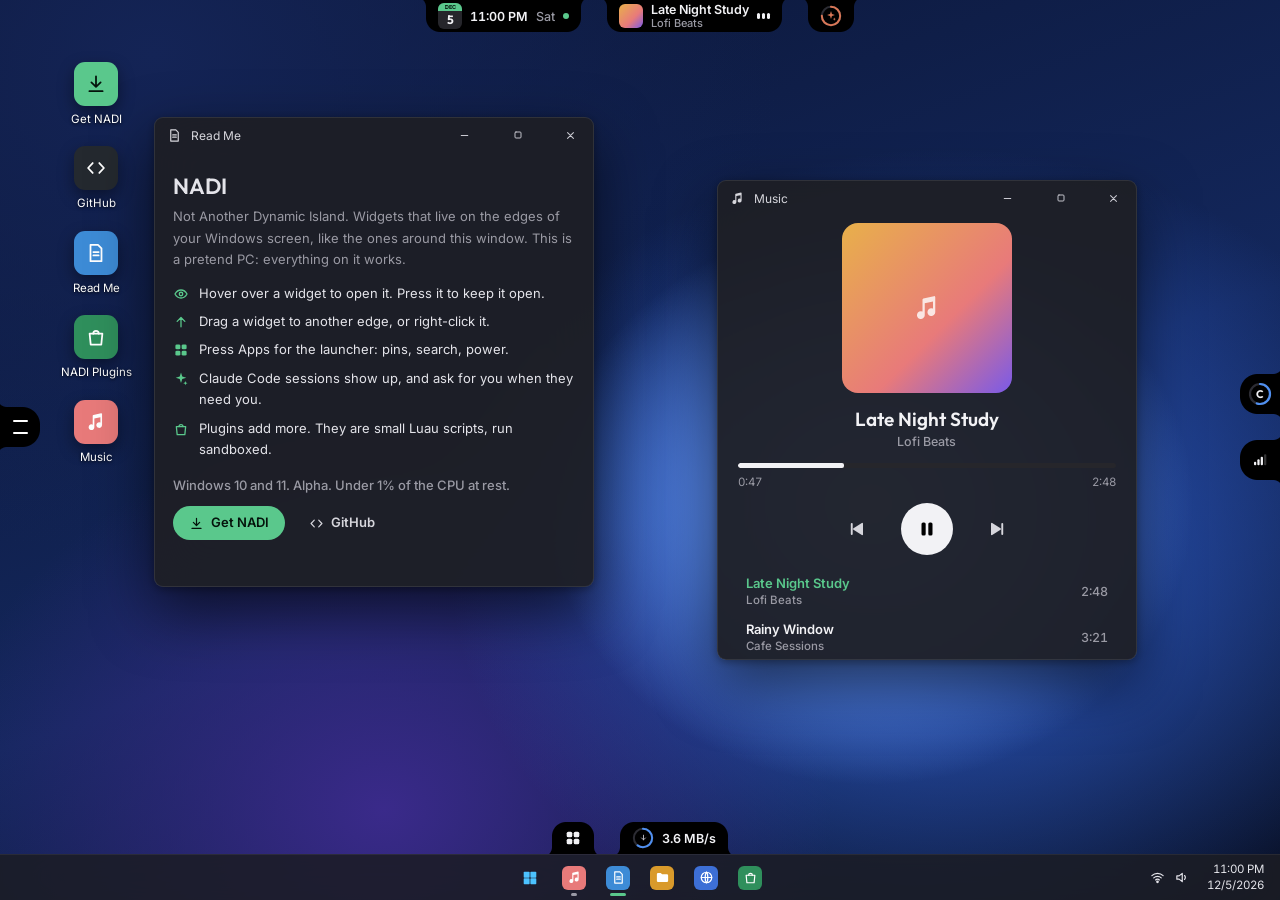
==== commit 1d66a39b: "Implement feature X to enhance user experience and optimize performance" ====
--- a/docs/index.html
+++ b/docs/index.html
@@ -12,39 +12,39 @@
 <link rel="preconnect" href="https://fonts.gstatic.com" crossorigin>
 <link href="https://fonts.googleapis.com/css2?family=Inter:wght@400;500;600;700&family=Outfit:wght@500;600;700&display=swap" rel="stylesheet">
 <style>
-/* The page is a pretend Windows screen with NADI on it: a wallpaper, desktop icons, windows, a taskbar, and NADI's widgets merged
-   into the screen's edges. Everything is drawn here; nothing to scroll (on a phone, the screen shrinks to fit, and the download
-   sits under it). */
+/* The page is a pretend Windows screen with NADI running on it. NADI's part is drawn the way the app draws it: its widgets are one
+   liquid (a metaball, drawn on the graphics card with the app's own shader), merged into the screen's edges, sized and sprung with
+   the app's own numbers; what is in them is drawn over the liquid. */
 :root {
   color-scheme: dark;
   --acc: #5ac88c;
   --two: #e8b04a;
-  --claude: #e08a5a;
+  --claude: #d97757;
   --red: #e87a7a;
   --teal: #5ac8e6;
+  --blue: #4f8ff0;
   --text: #f2f2f5;
-  --dim: #8e8e96;
-  --mute: #5c5c64;
-  --track: #141519;
-  --lit: #1f1f25;
-  --spring: cubic-bezier(.3, 1.32, .5, 1);
-  --soft: cubic-bezier(.2, .9, .3, 1);
+  --dim: #9a9aa4;
+  --track: #1b1b20;
+  --chosen: #34343b;
+  --lit: #26262b;
+  --tile: #161619;
   --tb: 46px;
 }
 * { box-sizing: border-box; }
-html, body { margin: 0; height: 100%; background: #000; color: var(--text); font-family: Inter, "Segoe UI", system-ui, sans-serif; font-size: 13px; }
+html, body { margin: 0; height: 100%; background: #000; color: var(--text); font-family: Inter, "Segoe UI", system-ui, sans-serif; font-size: 12.5px; }
 body { overflow: hidden; }
 body.small { overflow: auto; height: auto; }
 button { font: inherit; color: inherit; background: none; border: 0; padding: 0; cursor: default; }
 a { color: inherit; }
 #wrap { position: relative; width: 100vw; height: 100vh; overflow: hidden; }
 #screen { position: absolute; left: 0; top: 0; width: 100vw; height: 100vh; overflow: hidden; transform-origin: 0 0; user-select: none; -webkit-user-select: none; touch-action: none; }
+body.small #screen { touch-action: pan-y; }
 .ic { display: inline-block; flex: none; }
 .ic svg { display: block; width: 100%; height: 100%; }
 .tab { font-variant-numeric: tabular-nums; }
 .out { font-family: Outfit, Inter, sans-serif; }
 
-/* the wallpaper: a soft bloom of blues */
 #wall { position: absolute; inset: 0; background:
   radial-gradient(42% 52% at 68% 56%, #8fb6ff 0%, #5d8ff0 22%, transparent 60%),
   radial-gradient(60% 70% at 74% 62%, #2f5fd0 0%, transparent 65%),
@@ -52,8 +52,7 @@
   radial-gradient(70% 80% at 12% 6%, #142456 0%, transparent 70%),
   linear-gradient(160deg, #0b1534, #13275c 55%, #091128); }
 
-/* desktop icons */
-#icons { position: absolute; left: 52px; top: 54px; display: flex; flex-direction: column; gap: 6px; z-index: 2; }
+#icons { position: absolute; left: 54px; top: 54px; display: flex; flex-direction: column; gap: 6px; z-index: 2; }
 .dk { width: 84px; padding: 8px 4px 6px; border-radius: 6px; display: flex; flex-direction: column; align-items: center; gap: 6px; font-size: 11.5px; color: #fff; text-shadow: 0 1px 3px #000c; text-align: center; line-height: 1.25; }
 .dk:hover { background: #ffffff1a; }
 .dk .ib { width: 44px; height: 44px; border-radius: 11px; display: grid; place-items: center; box-shadow: 0 6px 16px #0006; color: #fff; }
@@ -61,7 +60,7 @@
 
 /* windows */
 #wins { position: absolute; inset: 0; z-index: 5; pointer-events: none; }
-.win { position: absolute; pointer-events: auto; display: flex; flex-direction: column; background: #1e1f25f2; border: 1px solid #ffffff16; border-radius: 9px; box-shadow: 0 24px 60px #0009, 0 2px 8px #0005; overflow: hidden; z-index: 10; transition: opacity .18s, transform .22s var(--soft); backdrop-filter: blur(24px); -webkit-backdrop-filter: blur(24px); }
+.win { position: absolute; pointer-events: auto; display: flex; flex-direction: column; background: #1e1f25f2; border: 1px solid #ffffff16; border-radius: 9px; box-shadow: 0 24px 60px #0009, 0 2px 8px #0005; overflow: hidden; transition: opacity .18s, transform .22s cubic-bezier(.2,.9,.3,1); backdrop-filter: blur(24px); -webkit-backdrop-filter: blur(24px); }
 .win.gone { opacity: 0; transform: translateY(16px) scale(.96); pointer-events: none; }
 .wbar { height: 34px; flex: none; display: flex; align-items: center; padding-left: 12px; gap: 9px; font-size: 12px; color: #d6d6dc; }
 .wbar .ic { width: 15px; height: 15px; }
@@ -74,13 +73,12 @@
 .wbody::-webkit-scrollbar { width: 10px; }
 .wbody::-webkit-scrollbar-thumb { background: #ffffff22; border-radius: 5px; border: 3px solid transparent; background-clip: padding-box; }
 
-/* the taskbar */
-#taskbar { position: absolute; left: 0; right: 0; bottom: 0; height: var(--tb); z-index: 40; background: #1c1d24e0; border-top: 1px solid #ffffff10; backdrop-filter: blur(30px) saturate(1.4); -webkit-backdrop-filter: blur(30px) saturate(1.4); display: flex; align-items: center; justify-content: center; gap: 4px; }
+#taskbar { position: absolute; left: 0; right: 0; bottom: 0; height: var(--tb); z-index: 40; background: #1c1d24e0; border-top: 1px solid #ffffff10; backdrop-filter: blur(30px) saturate(1.4); -webkit-backdrop-filter: blur(30px) saturate(1.4); display: flex; align-items: center; justify-content: center; }
 .tk { position: relative; width: 40px; height: 40px; border-radius: 6px; display: grid; place-items: center; }
 .tk:hover { background: #ffffff12; }
 .tk .ib { width: 24px; height: 24px; border-radius: 6px; display: grid; place-items: center; color: #fff; }
 .tk .ib .ic { width: 15px; height: 15px; }
-.tk::after { content: ""; position: absolute; bottom: 2px; left: 50%; width: 0; height: 3px; border-radius: 2px; background: #9a9aa6; transform: translateX(-50%); transition: width .2s var(--soft); }
+.tk::after { content: ""; position: absolute; bottom: 2px; left: 50%; width: 0; height: 3px; border-radius: 2px; background: #9a9aa6; transform: translateX(-50%); transition: width .2s; }
 .tk.run::after { width: 6px; }
 .tk.front::after { width: 16px; background: var(--acc); }
 #tray { position: absolute; right: 8px; top: 0; bottom: 0; display: flex; align-items: center; gap: 2px; }
@@ -89,172 +87,206 @@
 #tray .tt .ic { width: 15px; height: 15px; }
 #clock { text-align: right; line-height: 1.35; }
 
-/* NADI: each widget a piece of black merged into its edge, with a fillet each side where it meets the edge */
+/* NADI: the liquid under, what is in each widget over it */
 #nadi { position: absolute; inset: 0; z-index: 50; pointer-events: none; }
-.w { position: absolute; background: #000; pointer-events: auto; --r: 17px; --f: 9px;
-  transition: left .42s var(--spring), top .42s var(--spring), width .42s var(--spring), height .42s var(--spring), border-radius .32s var(--soft), box-shadow .4s; }
-.w.open, .w.ban { --r: 26px; --f: 12px; }
-.w.sw { transition-duration: .3s, .3s, .3s, .3s, .32s, .4s; }
-.w::before, .w::after { content: ""; position: absolute; width: var(--f); height: var(--f); pointer-events: none; transition: width .3s, height .3s; }
-.e-top { border-radius: 0 0 var(--r) var(--r); }
-.e-top::before { top: 0; left: calc(-1 * var(--f) + .5px); background: radial-gradient(circle at 0 100%, transparent calc(var(--f) - .5px), #000 var(--f)); }
-.e-top::after { top: 0; right: calc(-1 * var(--f) + .5px); background: radial-gradient(circle at 100% 100%, transparent calc(var(--f) - .5px), #000 var(--f)); }
-.e-bottom { border-radius: var(--r) var(--r) 0 0; }
-.e-bottom::before { bottom: 0; left: calc(-1 * var(--f) + .5px); background: radial-gradient(circle at 0 0, transparent calc(var(--f) - .5px), #000 var(--f)); }
-.e-bottom::after { bottom: 0; right: calc(-1 * var(--f) + .5px); background: radial-gradient(circle at 100% 0, transparent calc(var(--f) - .5px), #000 var(--f)); }
-.e-left { border-radius: 0 var(--r) var(--r) 0; }
-.e-left::before { left: 0; top: calc(-1 * var(--f) + .5px); background: radial-gradient(circle at 100% 0, transparent calc(var(--f) - .5px), #000 var(--f)); }
-.e-left::after { left: 0; bottom: calc(-1 * var(--f) + .5px); background: radial-gradient(circle at 100% 100%, transparent calc(var(--f) - .5px), #000 var(--f)); }
-.e-right { border-radius: var(--r) 0 0 var(--r); }
-.e-right::before { right: 0; top: calc(-1 * var(--f) + .5px); background: radial-gradient(circle at 0 0, transparent calc(var(--f) - .5px), #000 var(--f)); }
-.e-right::after { right: 0; bottom: calc(-1 * var(--f) + .5px); background: radial-gradient(circle at 0 100%, transparent calc(var(--f) - .5px), #000 var(--f)); }
-.w.gone::before, .w.gone::after { width: 0; height: 0; }
-.w.drag { border-radius: 999px !important; transition: width .3s var(--spring), height .3s var(--spring), border-radius .2s; box-shadow: 0 14px 34px #000a; z-index: 5; }
-.w.drag::before, .w.drag::after { display: none; }
-.clip { position: absolute; inset: 0; border-radius: inherit; overflow: hidden; }
-.peek { position: absolute; inset: 0; display: flex; align-items: center; justify-content: center; gap: 8px; padding: 0 14px; white-space: nowrap; font-weight: 600; font-size: 12.5px; transition: opacity .22s .1s; }
-.v .peek { flex-direction: column; padding: 10px 0; gap: 7px; }
-.w.open .peek, .w.ban .peek, .w.gone .peek { opacity: 0; transition: opacity .1s; }
-.body, .bnr { position: absolute; left: 0; top: 0; opacity: 0; pointer-events: none; transition: opacity .12s; }
-.e-bottom .body, .e-bottom .bnr { top: auto; bottom: 0; }
-.e-right .body, .e-right .bnr { left: auto; right: 0; }
-.w.open .body, .w.ban .bnr { opacity: 1; pointer-events: auto; transition: opacity .26s .14s; }
-.body { padding: 14px; display: flex; flex-direction: column; gap: 12px; }
+#liquid { position: absolute; left: 0; top: 0; }
+.wc { position: absolute; pointer-events: auto; overflow: hidden; }
+.wc.solid { background: #000; }
+.pk { position: absolute; inset: 0; display: flex; align-items: center; justify-content: center; gap: 8px; padding: 0 12px; white-space: nowrap; font-weight: 600; font-size: 12.5px; }
+.wc.v .pk { flex-direction: column; padding: 0; gap: 6px; }
+.pb { position: absolute; left: 0; top: 0; padding: 16px; display: flex; flex-direction: column; gap: 12px; }
+.e-bottom .pb { top: auto; bottom: 0; }
+.e-right .pb { left: auto; right: 0; }
 #meas { position: absolute; left: -9999px; top: 0; visibility: hidden; }
-#meas.h { display: inline-flex; align-items: center; gap: 8px; padding: 0 14px; height: 38px; white-space: nowrap; font-weight: 600; font-size: 12.5px; }
-#meas.vv { display: flex; flex-direction: column; align-items: center; gap: 7px; padding: 10px 0; width: 40px; font-weight: 600; font-size: 12.5px; }
-
-/* what goes in them */
-.dot { width: 6px; height: 6px; border-radius: 3px; background: var(--acc); flex: none; }
-.dot.pulse { animation: pulse 1.6s ease-in-out infinite; }
+#meas.h { display: inline-flex; align-items: center; gap: 8px; padding: 0 12px; height: 32px; white-space: nowrap; font-weight: 600; font-size: 12.5px; }
+#meas.vv { display: flex; flex-direction: column; align-items: center; justify-content: center; gap: 6px; width: 40px; font-weight: 600; font-size: 12.5px; }
+.dim { color: var(--dim); font-weight: 500; }
+
+/* peeks */
+.page { width: 24px; height: 26px; border-radius: 6px; background: #26262b; position: relative; overflow: hidden; flex: none; }
+.page i { position: absolute; left: 0; right: 0; top: 0; height: 8px; font-style: normal; font-size: 5.5px; font-weight: 700; color: #04130b; text-align: center; line-height: 8px; }
+.page b { position: absolute; left: 0; right: 0; bottom: 2px; text-align: center; font-size: 12px; font-weight: 700; font-family: Outfit, sans-serif; }
+.pdot { width: 6px; height: 6px; border-radius: 3px; background: var(--acc); flex: none; }
+.pdot.pulse { animation: pulse 1.6s ease-in-out infinite; }
 @keyframes pulse { 50% { transform: scale(1.5); opacity: .55; } }
-.bars { display: flex; gap: 2px; align-items: flex-end; height: 13px; }
-.bars i { display: block; width: 3px; height: 4px; border-radius: 2px; background: var(--acc); animation: bar .8s ease-in-out infinite alternate; }
-.bars i:nth-child(2) { animation-delay: -.5s; animation-duration: .7s; }
-.bars i:nth-child(3) { animation-delay: -.2s; animation-duration: .9s; }
-.bars.still i { animation: none; height: 4px; background: var(--mute); }
-@keyframes bar { to { height: 13px; } }
-.mq { max-width: 120px; overflow: hidden; -webkit-mask: linear-gradient(90deg, #000 85%, transparent); mask: linear-gradient(90deg, #000 85%, transparent); }
-.mq.fits { -webkit-mask: none; mask: none; }
-.mq > span { display: inline-block; }
-.mq > span.go { animation: mq var(--d, 6s) ease-in-out infinite alternate; }
-@keyframes mq { 0%, 18% { transform: translateX(0); } 82%, 100% { transform: translateX(var(--x)); } }
-.burst { color: var(--claude); }
-.burst.spin .ic { animation: spin 3s linear infinite; }
-@keyframes spin { to { transform: rotate(360deg); } }
+.cv { width: 24px; height: 24px; border-radius: 6px; background: #26262b; display: grid; place-items: center; color: #d6d6dc; flex: none; overflow: hidden; }
+.two { display: flex; flex-direction: column; line-height: 1.2; }
+.two small { font-size: 11px; color: var(--dim); font-weight: 500; }
+.viz { display: flex; gap: 2px; align-items: center; height: 14px; }
+.viz i { display: block; width: 3px; height: 6px; border-radius: 2px; background: currentColor; animation: viz .9s ease-in-out infinite alternate; }
+.viz i:nth-child(2) { animation-duration: .7s; }
+.viz i:nth-child(3) { animation-duration: 1.1s; }
+.viz i:nth-child(4) { animation-duration: .8s; }
+.viz.still i { animation: none; height: 4px; opacity: .5; }
+@keyframes viz { to { height: 14px; } }
+.eyes { display: flex; gap: 9px; align-items: center; --ex: 0px; --ey: 0px; }
+.wc.v .eyes { flex-direction: column; gap: 10px; }
+.eyes i { display: block; width: 14px; height: 15px; border-radius: 8px; background: #fff; transform: translate(var(--ex), var(--ey)); transition: transform .12s, height .09s; }
+.wc.v .eyes i { width: 15px; height: 13px; }
+.eyes.blink i { height: 2px !important; }
+.eyes.happy i { height: 6px !important; border-radius: 8px 8px 2px 2px; }
 .flow { display: inline-block; width: 8px; height: 12px; overflow: hidden; -webkit-mask: linear-gradient(transparent, #000 30%, #000 70%, transparent); mask: linear-gradient(transparent, #000 30%, #000 70%, transparent); vertical-align: -1px; flex: none; }
 .flow svg { display: block; width: 8px; height: 24px; fill: none; stroke: currentColor; stroke-width: 1.7; stroke-linecap: round; stroke-linejoin: round; }
-.flow.dn svg { animation: fdn .7s linear infinite; }
-.flow.up svg { animation: fup .7s linear infinite; }
+.flow.dn svg { animation: fdn .625s linear infinite; }
+.flow.up svg { animation: fup .625s linear infinite; }
 @keyframes fdn { from { transform: translateY(-12px); } to { transform: translateY(-6px); } }
 @keyframes fup { from { transform: translateY(-6px); } to { transform: translateY(-12px); } }
-.eyes { display: flex; gap: 6px; align-items: center; --ex: 0px; --ey: 0px; }
-.v .eyes { flex-direction: column; gap: 5px; }
-.eyes i { display: block; width: 6px; height: 13px; border-radius: 3px; background: var(--text); transform: translate(var(--ex), var(--ey)); transition: transform .12s, height .1s; }
-.v .eyes i { width: 13px; height: 6px; }
-.eyes.blink i { height: 1.5px; }
-.v .eyes.blink i { width: 1.5px; height: 6px; }
-.eyes.happy i { height: 5px; border-radius: 6px 6px 0 0; }
-
-/* panel parts */
-.gb { height: 30px; min-width: 30px; padding: 0 10px; border-radius: 15px; display: inline-flex; align-items: center; justify-content: center; gap: 6px; font-size: 12px; font-weight: 600; color: #d6d6dc; }
+.mq { overflow: hidden; }
+.mq > span { display: inline-block; }
+
+/* panels: the app's blocks */
+.gb { height: 32px; min-width: 32px; padding: 0 10px; border-radius: 16px; display: inline-flex; align-items: center; justify-content: center; gap: 6px; font-size: 12.5px; font-weight: 600; color: #c9c9d1; }
 .gb:hover { background: var(--lit); }
-.gb .ic { width: 15px; height: 15px; }
-.gb.on { color: var(--acc); }
-.sb { height: 32px; padding: 0 16px; border-radius: 16px; font-size: 12.5px; font-weight: 600; display: inline-flex; align-items: center; justify-content: center; gap: 6px; }
-.lab { font-size: 11px; font-weight: 600; color: var(--dim); margin: 2px 2px -4px; }
-.mut { color: var(--dim); }
-.row { width: 100%; text-align: left; display: flex; align-items: center; gap: 10px; min-height: 40px; padding: 4px 8px; margin: 0 -6px; border-radius: 12px; }
+.gb .ic { width: 16px; height: 16px; }
+.card { background: var(--track); border-radius: 18px; padding: 14px 16px; display: flex; gap: 14px; align-items: center; }
+.lab { font-size: 12px; font-weight: 600; color: var(--dim); }
+.row { width: 100%; text-align: left; display: flex; align-items: center; gap: 12px; min-height: 30px; padding: 0 8px; margin: 0 -8px; width: calc(100% + 16px); border-radius: 10px; }
 .row.go:hover { background: var(--lit); }
-.row .tx { flex: 1; min-width: 0; display: flex; flex-direction: column; gap: 2px; }
-.row .tt { font-weight: 600; font-size: 12.5px; white-space: nowrap; overflow: hidden; }
-.row .ts { font-size: 11.5px; color: var(--dim); white-space: nowrap; overflow: hidden; }
-.row .rt { font-size: 11.5px; color: var(--dim); white-space: nowrap; }
-.row .ic { width: 16px; height: 16px; }
-.toggles { display: flex; gap: 4px; padding: 3px; border-radius: 14px; background: var(--track); }
-.toggles button { flex: 1; height: 30px; border-radius: 11px; display: flex; align-items: center; justify-content: center; gap: 7px; font-size: 11.5px; font-weight: 600; color: var(--dim); }
+.row .tx { flex: 1; min-width: 0; font-weight: 600; font-size: 14px; white-space: nowrap; overflow: hidden; }
+.row .mk { display: flex; gap: 8px; color: var(--dim); }
+.row .mk .ic { width: 12px; height: 12px; }
+.toggles { display: flex; gap: 4px; padding: 4px; border-radius: 14px; background: var(--track); }
+.toggles button { flex: 1; height: 32px; border-radius: 11px; display: flex; align-items: center; justify-content: center; gap: 8px; font-size: 13.5px; font-weight: 600; color: var(--dim); }
 .toggles button:hover { background: var(--lit); }
-.toggles button.on { background: #24252c; color: var(--text); }
+.toggles button.on { background: #24242a; color: var(--text); }
 .toggles button.on .ic { color: var(--acc); }
 .toggles .ic { width: 16px; height: 16px; }
-.bar { height: 5px; border-radius: 3px; background: #1d1e24; overflow: hidden; position: relative; }
-.bar > i { position: absolute; left: 0; top: 0; bottom: 0; border-radius: 3px; background: var(--c, var(--acc)); overflow: hidden; transition: width .9s linear; }
-.bar > i::after { content: ""; position: absolute; inset: 0; background: linear-gradient(90deg, transparent, #ffffff48, transparent); animation: shine 2.6s ease-in-out infinite; transform: translateX(-100%); }
-@keyframes shine { 60%, 100% { transform: translateX(100%); } }
-.card { background: var(--track); border-radius: 18px; padding: 12px; display: flex; gap: 12px; align-items: center; }
-
-/* calendar */
-.dayhead { display: flex; align-items: flex-end; justify-content: space-between; padding: 2px 4px 0; }
-.dayhead .big { font-family: Outfit, sans-serif; font-size: 40px; font-weight: 600; line-height: .95; letter-spacing: -.5px; }
-.dayhead .big small { font-size: 14px; font-weight: 600; color: var(--dim); margin-left: 5px; letter-spacing: 0; }
-.dayhead .dr { text-align: right; display: flex; flex-direction: column; gap: 2px; padding-bottom: 3px; }
-.dayhead .dr b { font-size: 13px; }
-.dayhead .dr span { font-size: 12px; color: var(--dim); }
-.week { display: grid; grid-template-columns: repeat(7, 1fr); gap: 2px; }
-.week button { height: 54px; border-radius: 14px; display: flex; flex-direction: column; align-items: center; justify-content: center; gap: 3px; }
-.week button:hover { background: var(--lit); }
-.week small { font-size: 10px; color: var(--dim); font-weight: 600; }
-.week b { font-size: 14px; font-family: Outfit, sans-serif; font-weight: 600; width: 26px; height: 26px; border-radius: 13px; display: grid; place-items: center; }
-.week .today b { color: var(--acc); }
-.week .on b { background: var(--acc); color: #04130b; }
+.bar { height: 4px; border-radius: 2px; background: #26262b; overflow: hidden; position: relative; }
+.bar > i { position: absolute; left: 0; top: 0; bottom: 0; border-radius: 2px; background: var(--c, var(--acc)); }
+.ghost { width: 30px; height: 30px; border-radius: 15px; display: grid; place-items: center; color: #b4b4bc; }
+.ghost:hover { background: var(--lit); }
+.ghost .ic { width: 15px; height: 15px; }
+.dayhead { display: flex; align-items: center; }
+.dayhead .big { font-family: Outfit, sans-serif; font-size: 36px; font-weight: 600; line-height: 1; letter-spacing: -.3px; }
+.dayhead .big small { font-size: 15px; color: var(--dim); margin-left: 5px; font-weight: 500; }
+.dayhead .dr { margin-left: auto; text-align: right; display: flex; flex-direction: column; gap: 3px; }
+.dayhead .dr span { font-size: 13px; color: var(--dim); }
+.dayhead .dr b { font-size: 14px; font-weight: 600; }
+.week { display: flex; align-items: center; }
+.week .ghost { color: var(--dim); }
+.week .days { flex: 1; display: grid; grid-template-columns: repeat(7, 1fr); }
+.week .d { height: 60px; margin: 0 2px; border-radius: 12px; display: flex; flex-direction: column; align-items: center; justify-content: center; gap: 3px; }
+.week .d:hover { background: var(--lit); }
+.week .d small { font-size: 10.5px; color: var(--dim); font-weight: 600; }
+.week .d b { font-size: 17px; font-family: Outfit, sans-serif; font-weight: 600; }
+.week .d.today b { color: var(--acc); }
+.week .d.on { background: #f2f2f5; }
+.week .d.on small, .week .d.on b { color: #000; }
 .week .ds { display: flex; gap: 2px; height: 4px; }
 .week .ds i { width: 4px; height: 4px; border-radius: 2px; background: var(--acc); }
-.tl { display: flex; flex-direction: column; gap: 2px; }
-.tl .ev { display: flex; gap: 10px; align-items: stretch; padding: 6px 6px; border-radius: 12px; }
+.tl { display: flex; flex-direction: column; gap: 8px; }
+.tl .ev { display: flex; gap: 12px; }
+.tl .tm { width: 40px; text-align: right; font-size: 12.5px; color: var(--dim); padding-top: 9px; flex: none; }
+.tl .bx { flex: 1; border-radius: 8px; background: #5ac88c12; position: relative; padding: 9px 12px 9px 14px; display: flex; flex-direction: column; gap: 3px; }
+.tl .bx::before { content: ""; position: absolute; left: 0; top: 4px; bottom: 4px; width: 3px; border-radius: 2px; background: var(--acc); }
+.tl .bx b { font-size: 14px; font-weight: 600; }
+.tl .bx span { font-size: 13px; color: var(--dim); }
 .tl .ev.past { opacity: .45; }
-.tl .tm { width: 54px; font-size: 11.5px; color: var(--dim); padding-top: 1px; }
-.tl .cb { width: 3px; border-radius: 2px; background: var(--acc); }
-.tl .now { height: 0; border-top: 1.5px solid var(--red); margin: 2px 6px 2px 58px; position: relative; }
-.tl .now::before { content: ""; position: absolute; left: -4px; top: -4.5px; width: 7px; height: 7px; border-radius: 4px; background: var(--red); }
+.tl .now { height: 2px; background: var(--red); margin-left: 52px; position: relative; border-radius: 1px; }
+.tl .now::before { content: ""; position: absolute; left: -3px; top: -3px; width: 8px; height: 8px; border-radius: 4px; background: var(--red); }
+.join { height: 36px; padding: 0 14px; border-radius: 18px; background: var(--acc); color: #04130b; display: inline-flex; align-items: center; gap: 7px; font-size: 14px; font-weight: 600; flex: none; }
+.join .ic { width: 12px; height: 12px; }
+.drv { display: flex; gap: 14px; align-items: center; border-radius: 12px; padding: 6px 8px; margin: -6px -8px; }
+.drv:hover { background: #ffffff08; }
+.drv .tile { width: 46px; height: 46px; border-radius: 12px; background: #26262b; position: relative; overflow: hidden; display: grid; place-items: center; flex: none; }
+.drv .tile b { position: relative; font-family: Outfit, sans-serif; font-size: 22px; font-weight: 600; }
+.drv .tile svg { position: absolute; left: 0; bottom: 0; width: 92px; height: 100%; animation: wave 2.4s linear infinite; }
+@keyframes wave { to { transform: translateX(-46px); } }
+.drv .info { flex: 1; min-width: 0; display: flex; flex-direction: column; gap: 6px; }
+.drv .top { display: flex; justify-content: space-between; align-items: baseline; gap: 8px; }
+.drv .top .tt { font-size: 15px; font-weight: 600; }
+.drv .top .sz { font-size: 13px; color: var(--dim); }
+.drv .top .sz b { color: var(--text); font-weight: 600; }
+.drv .graph { display: flex; align-items: center; gap: 8px; height: 20px; }
+.drv .graph svg { flex: 1; height: 20px; }
+.drv .graph span { font-size: 13px; font-weight: 600; color: var(--blue); white-space: nowrap; }
+.xfer { display: flex; flex-direction: column; gap: 10px; }
+.xfer .hd { display: flex; align-items: center; gap: 12px; }
+.xfer .ti { width: 32px; height: 32px; border-radius: 9px; background: var(--track); display: grid; place-items: center; color: #b4b4bc; flex: none; }
+.xfer .ti .ic { width: 16px; height: 16px; }
+.xfer .nm { flex: 1; min-width: 0; display: flex; flex-direction: column; gap: 2px; }
+.xfer .nm b { font-size: 14px; font-weight: 600; }
+.xfer .nm span { font-size: 12.5px; color: var(--dim); }
+.xfer .rt { font-size: 14px; font-weight: 600; }
+.done { display: flex; align-items: center; gap: 12px; height: 34px; }
+.done .ic.ok { width: 18px; height: 18px; color: var(--acc); }
+.done .nm { flex: 1; font-size: 14px; }
+.cover { border-radius: 16px; margin: 0 auto; display: grid; place-items: center; color: #ffffffcc; }
+.songhead { display: flex; align-items: center; gap: 10px; }
+.songhead .nm { flex: 1; min-width: 0; }
+.songhead b { display: block; font-family: Outfit, sans-serif; font-size: 18px; font-weight: 600; }
+.songhead span { font-size: 14px; color: var(--dim); }
+.seek .bar { height: 5px; border-radius: 3px; }
+.seek .bar > i { background: #f2f2f5; }
+.seek .tm { display: flex; justify-content: space-between; font-size: 11.5px; color: var(--dim); margin-top: 7px; }
+.ctl { display: flex; align-items: center; justify-content: center; gap: 22px; }
+.ctl .ghost { width: 44px; height: 44px; border-radius: 22px; color: #f2f2f5; }
+.ctl .ghost .ic { width: 20px; height: 20px; }
+.ctl .main { width: 52px; height: 52px; border-radius: 26px; background: #f2f2f5; color: #000; display: grid; place-items: center; }
+.ctl .main .ic { width: 22px; height: 22px; }
+.sec { display: flex; flex-direction: column; gap: 10px; }
+.sec .hd { display: flex; align-items: center; gap: 12px; }
+.sec .ct { width: 34px; height: 34px; border-radius: 10px; background: var(--claude); color: #fff; display: grid; place-items: center; font-family: Outfit, sans-serif; font-weight: 600; font-size: 16px; flex: none; }
+.sec .nm { flex: 1; display: flex; flex-direction: column; gap: 2px; }
+.sec .nm b { font-size: 14px; font-weight: 600; }
+.sec .nm span { font-size: 12.5px; color: var(--dim); }
+.strip { border-radius: 10px; padding: 8px 12px; display: flex; justify-content: space-between; font-size: 12.5px; font-weight: 600; }
+.ban { display: flex; flex-direction: column; gap: 12px; }
+.ban .hd { display: flex; align-items: center; gap: 12px; }
+.ban .btns { display: flex; gap: 8px; }
+.ban .btns button { flex: 1; height: 36px; border-radius: 18px; font-size: 13.5px; font-weight: 600; }
+.ban .btns .no { color: #c9c9d1; }
+.ban .btns .no:hover { background: var(--lit); }
 
 /* the launcher */
-#launch { position: absolute; z-index: 60; width: 560px; background: #000; border-radius: 26px; padding: 14px; display: flex; flex-direction: column; gap: 12px; box-shadow: 0 24px 70px #000a; opacity: 0; transform: translateY(18px) scale(.92); pointer-events: none; transition: opacity .18s, transform .38s var(--spring); }
+#launch { position: absolute; z-index: 60; width: 460px; background: #000; border-radius: 26px; padding: 20px; display: flex; flex-direction: column; gap: 14px; opacity: 0; transform: translateY(14px) scale(.94); pointer-events: none; transition: opacity .16s, transform .32s cubic-bezier(.3,1.3,.5,1); }
 #launch.show { opacity: 1; transform: none; pointer-events: auto; }
-.search { height: 42px; border-radius: 21px; background: var(--track); display: flex; align-items: center; gap: 10px; padding: 0 6px 0 16px; }
-.search .ic { width: 16px; height: 16px; color: var(--dim); }
+.search { height: 42px; border-radius: 21px; background: #121214; display: flex; align-items: center; gap: 12px; padding: 0 5px 0 16px; }
+.search > .ic { width: 15px; height: 15px; color: var(--dim); }
 .search input { flex: 1; min-width: 0; background: none; border: 0; outline: 0; color: var(--text); font: inherit; font-size: 13.5px; caret-color: var(--acc); }
-.search input::placeholder { color: var(--mute); }
-.pins { display: grid; grid-template-columns: repeat(6, 1fr); gap: 4px; }
-.pin { height: 84px; border-radius: 16px; display: flex; flex-direction: column; align-items: center; justify-content: center; gap: 8px; font-size: 11.5px; color: #d6d6dc; }
-.pin:hover { background: var(--lit); }
-.pin .ib, .row .ib { width: 40px; height: 40px; border-radius: 11px; display: grid; place-items: center; color: #fff; flex: none; }
-.pin .ib .ic { width: 20px; height: 20px; }
-.row .ib { width: 30px; height: 30px; border-radius: 8px; }
-.row .ib .ic { width: 15px; height: 15px; }
-.foot { display: flex; justify-content: flex-end; gap: 2px; border-top: 1px solid #ffffff10; padding-top: 10px; }
-.foot .gb { width: 38px; height: 38px; border-radius: 19px; padding: 0; }
-.foot .gb .ic { width: 17px; height: 17px; }
-.list { display: flex; flex-direction: column; max-height: 340px; overflow: auto; }
-.list .row { margin: 0; }
-
-/* menu, tip, modal, screens over all */
-#menu { position: absolute; z-index: 70; min-width: 190px; background: #000; border-radius: 16px; padding: 6px; box-shadow: 0 16px 44px #000b; display: none; flex-direction: column; transform-origin: top left; animation: grow .22s var(--spring); }
+.search .all { width: 30px; height: 30px; border-radius: 15px; background: #26262b; display: grid; place-items: center; color: #c9c9d1; }
+.search .all .ic { width: 13px; height: 13px; }
+.pins { display: grid; grid-template-columns: repeat(6, 1fr); row-gap: 4px; }
+.pin { height: 78px; border-radius: 14px; display: flex; flex-direction: column; align-items: center; justify-content: center; gap: 7px; font-size: 12px; color: #e4e4ea; min-width: 0; padding: 0 2px; }
+.pin:hover { background: #ffffff0d; }
+.pin > span:last-child { max-width: 100%; overflow: hidden; white-space: nowrap; }
+.tile36 { width: 36px; height: 36px; border-radius: 9px; display: grid; place-items: center; color: #fff; flex: none; background: var(--tile); }
+.tile36 .ic { width: 16px; height: 16px; }
+.foot { display: flex; justify-content: center; gap: 12px; border-top: 1px solid #ffffff14; padding-top: 12px; }
+.foot button { width: 36px; height: 36px; border-radius: 18px; display: grid; place-items: center; color: #b4b4bc; }
+.foot button.red { color: var(--red); }
+.foot button:hover { background: var(--lit); }
+.foot .ic { width: 16px; height: 16px; }
+.list { display: flex; flex-direction: column; max-height: 330px; overflow: auto; }
+.list .row { margin: 0; width: 100%; min-height: 44px; }
+.list .row .tx { font-size: 13.5px; }
+
+#menu { position: absolute; z-index: 70; min-width: 190px; background: #000; border-radius: 16px; padding: 6px; display: none; flex-direction: column; animation: grow .22s cubic-bezier(.3,1.3,.5,1); }
 #menu.show { display: flex; }
 @keyframes grow { from { transform: scale(.85); opacity: 0; } }
 #menu button { height: 34px; padding: 0 12px; border-radius: 11px; display: flex; align-items: center; gap: 10px; font-size: 12.5px; text-align: left; }
 #menu button:hover { background: var(--lit); }
 #menu .ic { width: 16px; height: 16px; color: var(--dim); }
-#tip { position: absolute; z-index: 100; background: #000; color: var(--text); border-radius: 10px; padding: 7px 11px; font-size: 12px; white-space: pre-line; max-width: 260px; line-height: 1.4; box-shadow: 0 8px 24px #0009; opacity: 0; transform: translateY(4px); transition: opacity .14s, transform .2s var(--soft); pointer-events: none; }
-#tip.show { opacity: 1; transform: none; }
+#tip { position: absolute; z-index: 100; background: #000; color: var(--text); border-radius: 12px; padding: 8px 12px; font-size: 12.5px; white-space: pre-line; max-width: 260px; line-height: 1.45; opacity: 0; transition: opacity .14s; pointer-events: none; }
+#tip.show { opacity: 1; }
 #modal { position: absolute; inset: 0; z-index: 80; display: none; place-items: center; }
 #modal.show { display: grid; }
-#modal .dim { position: absolute; inset: 0; background: #0008; animation: fade .25s; }
+#modal .dim2 { position: absolute; inset: 0; background: #0008; animation: fade .25s; }
 @keyframes fade { from { opacity: 0; } }
-#modal .card2 { position: relative; width: 300px; background: #000; border-radius: 26px; padding: 22px 20px 16px; display: flex; flex-direction: column; align-items: center; gap: 8px; box-shadow: 0 20px 60px #000a; animation: pop .34s var(--spring); }
+#modal .card2 { position: relative; width: 300px; background: #000; border-radius: 26px; padding: 22px 20px 16px; display: flex; flex-direction: column; align-items: center; gap: 8px; animation: pop .34s cubic-bezier(.3,1.3,.5,1); }
 @keyframes pop { from { transform: scale(.6); opacity: 0; } }
 #modal .mi { width: 52px; height: 52px; border-radius: 26px; display: grid; place-items: center; background: #e87a7a26; color: var(--red); margin-bottom: 4px; }
 #modal .mi .ic { width: 22px; height: 22px; }
 #modal .mt { font-size: 15px; font-weight: 600; font-family: Outfit, sans-serif; }
-#modal .ms { font-size: 12px; color: var(--dim); text-align: center; line-height: 1.5; }
+#modal .ms { font-size: 12.5px; color: var(--dim); text-align: center; line-height: 1.5; }
 #modal .mb { display: flex; gap: 8px; width: 100%; margin-top: 10px; }
-#modal .mb button { flex: 1; height: 38px; border-radius: 19px; font-size: 12.5px; font-weight: 600; color: #c9c9d1; }
+#modal .mb button { flex: 1; height: 38px; border-radius: 19px; font-size: 13px; font-weight: 600; color: #c9c9d1; }
 #modal .mb button:hover { background: var(--lit); }
 #modal .mb button.red { background: var(--red); color: #1a0606; }
-#modal .mb button.red:hover { background: #f08c8c; }
 #over { position: absolute; inset: 0; z-index: 90; display: none; }
 #over.show { display: block; }
 #over.black { background: #000; animation: fade .6s; }
-#over.lock { animation: fade .4s; }
+#over.lock { animation: fade .4s; background-size: cover; }
 #over .lk { position: absolute; inset: 0; display: flex; flex-direction: column; align-items: center; padding-top: 16vh; color: #fff; text-shadow: 0 2px 20px #0006; }
 #over .lk .big { font-family: Outfit, sans-serif; font-size: 96px; font-weight: 600; line-height: 1; }
 #over .lk .sm { font-size: 18px; margin-top: 10px; }
@@ -263,34 +295,32 @@
 #over .off button { width: 64px; height: 64px; border-radius: 32px; display: grid; place-items: center; color: #444; }
 #over .off button:hover { color: var(--acc); background: #ffffff08; }
 #over .off .ic { width: 28px; height: 28px; }
-#over.leaving { animation: up .5s var(--soft) forwards; }
+#over.leaving { animation: up .5s cubic-bezier(.2,.9,.3,1) forwards; }
 @keyframes up { to { transform: translateY(-100%); } }
 #over.waking { animation: fadeout .7s forwards; }
 @keyframes fadeout { to { opacity: 0; } }
 
-/* the apps' own windows */
 .readme { padding: 14px 18px 18px; font-size: 13px; line-height: 1.65; color: #e4e4ea; user-select: text; -webkit-user-select: text; }
-.readme h1 { font-family: Outfit, sans-serif; font-size: 22px; font-weight: 600; margin: 2px 0 2px; }
+.readme h1 { font-family: Outfit, sans-serif; font-size: 22px; font-weight: 600; margin: 2px 0; }
 .readme .sub { color: var(--dim); margin-bottom: 12px; }
 .readme ul { margin: 0 0 14px; padding: 0; list-style: none; display: flex; flex-direction: column; gap: 7px; }
 .readme li { display: flex; gap: 10px; align-items: flex-start; }
 .readme li .ic { width: 16px; height: 16px; color: var(--acc); margin-top: 3px; }
 .readme .get { display: flex; gap: 8px; margin-top: 4px; }
-.readme .get a { text-decoration: none; }
+.readme a { text-decoration: none; }
+.sb { height: 34px; padding: 0 16px; border-radius: 17px; font-size: 13px; font-weight: 600; display: inline-flex; align-items: center; justify-content: center; gap: 7px; }
+.sb .ic { width: 15px; height: 15px; }
 .sb.acc { background: var(--acc); color: #04130b; }
 .sb.acc:hover { background: #6fd89e; }
 .sb.gh2 { color: #d6d6dc; }
 .sb.gh2:hover { background: var(--lit); }
 .player { padding: 8px 20px 18px; display: flex; flex-direction: column; gap: 14px; }
-.cover { border-radius: 12px; flex: none; box-shadow: 0 10px 30px #0007; }
-.ctl { display: flex; align-items: center; justify-content: center; gap: 10px; }
-.ctl .gb { width: 40px; height: 40px; padding: 0; border-radius: 20px; }
-.ctl .gb .ic { width: 18px; height: 18px; }
-.ctl .gb.big { width: 50px; height: 50px; border-radius: 25px; background: #ffffff10; }
-.ctl .gb.big:hover { background: #ffffff1c; }
+.player .ctl .ghost { color: #d6d6dc; }
 .trk { display: flex; flex-direction: column; gap: 2px; }
-.trk .row { margin: 0; }
-.trk .row.now .tt { color: var(--acc); }
+.trk .row { margin: 0; width: 100%; min-height: 44px; }
+.trk .row .tx { font-size: 13px; display: flex; flex-direction: column; gap: 2px; }
+.trk .row .tx span { font-size: 11.5px; color: var(--dim); font-weight: 500; }
+.trk .row.now .tx { color: var(--acc); }
 .plug { display: flex; gap: 12px; align-items: flex-start; padding: 12px 14px; border-radius: 12px; }
 .plug:hover { background: #ffffff08; }
 .plug .ib { width: 38px; height: 38px; border-radius: 10px; display: grid; place-items: center; color: #fff; flex: none; }
@@ -299,20 +329,16 @@
 .plug .tt { font-weight: 600; font-size: 13px; }
 .plug .ts { color: var(--dim); font-size: 12px; line-height: 1.5; margin-top: 2px; }
 .plug .sb { height: 30px; padding: 0 14px; flex: none; }
-.plug .sb.added { color: var(--acc); }
+.plug .added { color: var(--acc); width: 30px; height: 30px; display: grid; place-items: center; }
 .pretend { height: 100%; display: flex; flex-direction: column; align-items: center; justify-content: center; gap: 14px; color: var(--dim); }
 .pretend .ib { width: 64px; height: 64px; border-radius: 16px; display: grid; place-items: center; color: #fff; }
 .pretend .ib .ic { width: 30px; height: 30px; }
 
-/* under the screen, on a phone */
 #below { display: none; padding: 26px 20px 40px; text-align: center; }
 body.small #below { display: block; }
-body.small #wrap { width: 100%; }
-body.small #screen { touch-action: pan-y; }
 #below h1 { font-family: Outfit, sans-serif; font-size: 26px; margin: 0 0 6px; }
 #below p { color: var(--dim); margin: 0 0 18px; line-height: 1.55; }
 #below .sb { height: 44px; padding: 0 22px; border-radius: 22px; font-size: 14px; text-decoration: none; }
-@media (prefers-reduced-motion: reduce) { *, *::before, *::after { animation-duration: .01s !important; transition-duration: .01s !important; } }
 </style>
 </head>
 <body>
@@ -322,7 +348,7 @@
     <div id="icons"></div>
     <div id="wins"></div>
     <div id="taskbar"><div id="tbapps" style="display:flex;gap:4px"></div><div id="tray"></div></div>
-    <div id="nadi"></div>
+    <div id="nadi"><canvas id="liquid"></canvas></div>
     <div id="launch"></div>
     <div id="menu"></div>
     <div id="modal"></div>
@@ -342,73 +368,104 @@
 const REPO = "https://github.com/Llyme/not-another-dynamic-island";
 const GET = REPO + "/releases/latest";
 const $ = (s, r = document) => r.querySelector(s);
-const scr = $("#screen"), nadi = $("#nadi"), meas = $("#meas");
-const TB = 46, GAP = 6, DEPTH = 38, SIDE = 40;
-let SW = 0, SH = 0, scale = 1, touch = false;
+const scr = $("#screen"), nadiEl = $("#nadi"), meas = $("#meas"), cv = $("#liquid");
+const TB = 46;
+let SW = 0, SH = 0, scale = 1, DPR = 1;
 const clamp = (v, a, b) => Math.max(a, Math.min(b, v));
-const ACC = "#5ac88c", TWO = "#e8b04a", CL = "#e08a5a", RED = "#e87a7a", TEAL = "#5ac8e6";
+const ACC = "#5ac88c", AMBER = "#e8b04a", CLAUDE = "#d97757", RED = "#e87a7a", TEAL = "#5ac8e6", BLUE = "#4f8ff0";
+
+/* the app's own numbers (layout.rs Metrics, frame.rs) */
+const DEPTH_H = 32, DEPTH_V = 40, FILLET = 10, GAP = 6;
+const PANEL_W = 360, PANEL_W_SIDE = 340, PAD = 16, RADIUS_OPEN = 24, BANNER_W = 380;
+const STIFF = 600, DAMP = 36, SHOW_STIFF = 420, SHOW_DAMP = 42, HIDE_STIFF = 520, HIDE_DAMP = 46, SWELL_STIFF = 700, SWELL_DAMP = 34;
+const SWELL_OUT = 5, SWELL_ALONG = 6, HOVER_OPEN = 260, LEAVE_CLOSE = 380, WAVE = 0.22;
+const LIQUID = 2.5 + 0.5 * 7.5, NECK = Math.max(LIQUID * 1.6, 2), REACH = 40;
+
+class Spring {
+  constructor(v) { this.now = v; this.to = v; this.vel = 0; }
+  moving() { return this.now !== this.to || this.vel !== 0; }
+  step(dt, stiff = STIFF, damp = DAMP) {
+    if (!this.moving()) return false;
+    const n = Math.max(1, Math.ceil(dt / (1 / 240))), h = dt / n;
+    for (let i = 0; i < n; i++) { const a = -stiff * (this.now - this.to) - damp * this.vel; this.vel += a * h; this.now += this.vel * h; }
+    const sc = Math.max(1, Math.abs(this.to));
+    if (Math.abs(this.now - this.to) < 0.0015 * sc && Math.abs(this.vel) < 0.02 * sc) { this.now = this.to; this.vel = 0; return false; }
+    return true;
+  }
+}
 
 /* pictograms */
 const F = i => `<svg viewBox="0 0 20 20" fill="currentColor">${i}</svg>`;
 const S = i => `<svg viewBox="0 0 20 20" fill="none" stroke="currentColor" stroke-width="1.6" stroke-linecap="round" stroke-linejoin="round">${i}</svg>`;
 const ICONS = {
-  grid: F('<rect x="3" y="3" width="6" height="6" rx="1.7"/><rect x="11" y="3" width="6" height="6" rx="1.7"/><rect x="3" y="11" width="6" height="6" rx="1.7"/><rect x="11" y="11" width="6" height="6" rx="1.7"/>'),
+  grid: F('<rect x="3" y="3" width="6.2" height="6.2" rx="1.8"/><rect x="10.8" y="3" width="6.2" height="6.2" rx="1.8"/><rect x="3" y="10.8" width="6.2" height="6.2" rx="1.8"/><rect x="10.8" y="10.8" width="6.2" height="6.2" rx="1.8"/>'),
   search: S('<circle cx="8.8" cy="8.8" r="5.3"/><path d="M12.8 12.8l4 4"/>'),
-  lock: S('<rect x="4.5" y="9" width="11" height="8" rx="2.2"/><path d="M7 9V7a3 3 0 0 1 6 0v2"/>'),
-  moon: S('<path d="M15.8 12.3A6.6 6.6 0 0 1 7.7 4.2a6.6 6.6 0 1 0 8.1 8.1z"/>'),
+  lock: F('<path d="M10 2.5a3.5 3.5 0 0 0-3.5 3.5v2H6a2 2 0 0 0-2 2v6a2 2 0 0 0 2 2h8a2 2 0 0 0 2-2v-6a2 2 0 0 0-2-2h-.5V6A3.5 3.5 0 0 0 10 2.5zm0 1.5a2 2 0 0 1 2 2v2H8V6a2 2 0 0 1 2-2z"/>'),
+  moon: F('<path d="M16.2 12.6A7 7 0 0 1 7.4 3.8a7 7 0 1 0 8.8 8.8z"/>'),
   restart: S('<path d="M15.6 10.6a5.7 5.7 0 1 1-1.8-4.7"/><path d="M14.6 2.8v3.6H11"/>'),
   power: S('<path d="M10 2.8v6.4"/><path d="M6 5.6a6.2 6.2 0 1 0 8 0"/>'),
   play: F('<path d="M6.2 4.1v11.8a.8.8 0 0 0 1.2.7l9.5-5.9a.8.8 0 0 0 0-1.4L7.4 3.4a.8.8 0 0 0-1.2.7z"/>'),
-  pause: F('<rect x="5" y="4" width="3.7" height="12" rx="1.3"/><rect x="11.3" y="4" width="3.7" height="12" rx="1.3"/>'),
-  next: F('<path d="M4 5.2v9.6a.8.8 0 0 0 1.2.6l7-4.8a.8.8 0 0 0 0-1.2l-7-4.8A.8.8 0 0 0 4 5.2z"/><rect x="13.6" y="4.5" width="2.6" height="11" rx="1.1"/>'),
-  prev: F('<path d="M16 5.2v9.6a.8.8 0 0 1-1.2.6l-7-4.8a.8.8 0 0 1 0-1.2l7-4.8a.8.8 0 0 1 1.2.6z"/><rect x="3.8" y="4.5" width="2.6" height="11" rx="1.1"/>'),
+  pause: F('<rect x="5" y="4" width="3.8" height="12" rx="1.4"/><rect x="11.2" y="4" width="3.8" height="12" rx="1.4"/>'),
+  next: F('<path d="M4 4.6v10.8a.8.8 0 0 0 1.2.7l8.3-5.4a.8.8 0 0 0 0-1.4L5.2 3.9A.8.8 0 0 0 4 4.6z"/><rect x="14.3" y="4" width="1.9" height="12" rx=".9"/>'),
+  prev: F('<path d="M16 4.6v10.8a.8.8 0 0 1-1.2.7l-8.3-5.4a.8.8 0 0 1 0-1.4l8.3-5.4a.8.8 0 0 1 1.2.7z"/><rect x="3.8" y="4" width="1.9" height="12" rx=".9"/>'),
   airplane: F('<path d="M9 2c.6 0 1.2.4 1.4.9l2.4 5.4 3.2-.2a1.9 1.9 0 0 1 2 1.9 1.9 1.9 0 0 1-2 1.9l-3.2-.2-2.4 5.4c-.2.6-.8.9-1.4.9a.9.9 0 0 1-.9-.9l.7-5.6-2.5-.2-1.1 2.3a.8.8 0 0 1-1.5-.4v-2.4l-1.1-.1A1.1 1.1 0 0 1 2 10v-.1c0-.5.4-1 .9-1L4 8.9V6.5a.8.8 0 0 1 1.5-.4l1.1 2.3 2.5-.2-.7-5.6c-.1-.5.3-.9.7-1z"/>'),
   hotspot: F('<path d="M10 8.25a1.75 1.75 0 1 1 0 3.5 1.75 1.75 0 1 1 0-3.5zM6.64 6.64a4.75 4.75 0 0 0 0 6.72l1.06-1.06a3.25 3.25 0 0 1 0-4.6zM13.36 6.64a4.75 4.75 0 0 1 0 6.72l-1.06-1.06a3.25 3.25 0 0 0 0-4.6zM4.52 4.52a7.75 7.75 0 0 0 0 10.96l1.06-1.06a6.25 6.25 0 0 1 0-8.84zM15.48 4.52a7.75 7.75 0 0 1 0 10.96l-1.06-1.06a6.25 6.25 0 0 0 0-8.84z"/>'),
+  wifi: S('<path d="M2.5 7.6a10.6 10.6 0 0 1 15 0"/><path d="M5 10.5a7 7 0 0 1 10 0"/><path d="M7.5 13.3a3.4 3.4 0 0 1 5 0"/><circle cx="10" cy="15.8" r="1" fill="currentColor"/>'),
   x: S('<path d="M5.5 5.5l9 9M14.5 5.5l-9 9"/>'),
   minus: S('<path d="M5 10h10"/>'),
   square: S('<rect x="5" y="5" width="10" height="10" rx="1.6"/>'),
   folder: F('<path d="M2.5 5.6A1.6 1.6 0 0 1 4.1 4h3.5l1.9 1.8h6.4a1.6 1.6 0 0 1 1.6 1.6v7a1.6 1.6 0 0 1-1.6 1.6H4.1a1.6 1.6 0 0 1-1.6-1.6z"/>'),
-  gear: S('<circle cx="10" cy="10" r="2.5"/><path d="M10 2.6v2.1M10 15.3v2.1M2.6 10h2.1M15.3 10h2.1M4.8 4.8l1.5 1.5M13.7 13.7l1.5 1.5M4.8 15.2l1.5-1.5M13.7 6.3l1.5-1.5"/>'),
+  gear: F('<path d="M8.6 2.4h2.8l.4 2.1 1.3.7 2-.8 1.4 2.4-1.6 1.4v1.6l1.6 1.4-1.4 2.4-2-.8-1.3.7-.4 2.1H8.6l-.4-2.1-1.3-.7-2 .8-1.4-2.4 1.6-1.4V9.2L3.5 7.8l1.4-2.4 2 .8 1.3-.7zM10 7.4a2.6 2.6 0 1 0 0 5.2 2.6 2.6 0 0 0 0-5.2z"/>'),
   globe: S('<circle cx="10" cy="10" r="7"/><path d="M3 10h14M10 3c2.3 2 2.3 12 0 14M10 3c-2.3 2-2.3 12 0 14"/>'),
   term: S('<rect x="2.5" y="4" width="15" height="12" rx="2.2"/><path d="M6 8.2l2.4 1.8L6 11.8M10.5 12.3H14"/>'),
   note: S('<path d="M5 2.6h6.8L15 5.8v11.6H5z"/><path d="M7.6 9.2h4.8M7.6 12.2h4.8"/>'),
-  music: S('<path d="M8 15V5l8-2v10"/><circle cx="6" cy="15" r="2"/><circle cx="14" cy="13" r="2"/>'),
-  cal: S('<rect x="3" y="4" width="14" height="13" rx="2.2"/><path d="M3 8.2h14M7 2.6v3M13 2.6v3"/>'),
+  music: F('<path d="M15.5 2.6v10.2a2.6 2.6 0 1 1-1.5-2.4V5.6L8.5 6.8v8a2.6 2.6 0 1 1-1.5-2.4V4.5a.8.8 0 0 1 .6-.8l7-1.6a.8.8 0 0 1 .9.5z"/>'),
+  cal: F('<path d="M6 2.5a.7.7 0 0 1 .7.7V4h6.6v-.8a.7.7 0 1 1 1.4 0V4h.3A2 2 0 0 1 17 6v9a2 2 0 0 1-2 2H5a2 2 0 0 1-2-2V6a2 2 0 0 1 2-2h.3v-.8a.7.7 0 0 1 .7-.7zM4.5 8v7c0 .3.2.5.5.5h10a.5.5 0 0 0 .5-.5V8zm2 1.5h1.5V11H6.5zm3 0H11V11H9.5zm3 0H14V11h-1.5zm-6 3h1.5V14H6.5zm3 0H11V14H9.5z"/>'),
   code: S('<path d="M7 5.5L2.8 10 7 14.5M13 5.5l4.2 4.5-4.2 4.5"/>'),
   get: S('<path d="M10 3v9.5M5.8 8.5l4.2 4.2 4.2-4.2"/><path d="M4 16.5h12"/>'),
+  download: S('<path d="M10 4v8.5M6.5 9l3.5 3.5L13.5 9"/>'),
   store: S('<path d="M4.2 7h11.6l-1 10H5.2z"/><path d="M7.5 7a2.5 2.5 0 0 1 5 0"/>'),
   photo: S('<rect x="3" y="4" width="14" height="12" rx="2.2"/><circle cx="7.5" cy="8.5" r="1.4"/><path d="M3.6 14.2l3.9-3.9 3 3 2-2 3.9 3.9"/>'),
   mail: S('<rect x="3" y="5" width="14" height="10" rx="2.2"/><path d="M3.6 6.2L10 11l6.4-4.8"/>'),
   calc: S('<rect x="4.5" y="2.6" width="11" height="14.8" rx="2.2"/><path d="M7.2 6.2h5.6M7.2 10h.1M10 10h.1M12.8 10h.1M7.2 13.2h.1M10 13.2h.1M12.8 13.2h.1"/>'),
-  paint: S('<path d="M10 3a7 7 0 1 0 0 14c1 0 1.5-.7 1.5-1.5 0-1.2-1-1.3-1-2.3 0-.8.7-1.2 1.5-1.2H14a3 3 0 0 0 3-3C17 5.6 13.9 3 10 3z"/><circle cx="6.5" cy="9" r=".6"/><circle cx="9" cy="6.3" r=".6"/><circle cx="12.5" cy="6.8" r=".6"/>'),
-  game: S('<path d="M6 7h8a4 4 0 0 1 3.8 5.2l-.6 1.9a2 2 0 0 1-3.5.6L12.5 13h-5l-1.2 1.7a2 2 0 0 1-3.5-.6l-.6-1.9A4 4 0 0 1 6 7z"/><path d="M6.5 9.4v2.2M5.4 10.5h2.2M13.5 10.2h.1"/>'),
+  paint: S('<path d="M10 3a7 7 0 1 0 0 14c1 0 1.5-.7 1.5-1.5 0-1.2-1-1.3-1-2.3 0-.8.7-1.2 1.5-1.2H14a3 3 0 0 0 3-3C17 5.6 13.9 3 10 3z"/>'),
+  gamepad: F('<path d="M6.3 5.5h7.4a4.3 4.3 0 0 1 4.1 5.6l-.7 2.2a2.2 2.2 0 0 1-3.9.6L12 12.5H8l-1.2 1.4a2.2 2.2 0 0 1-3.9-.6l-.7-2.2a4.3 4.3 0 0 1 4.1-5.6zM6.5 8a.6.6 0 0 0-.6.6v.8h-.8a.6.6 0 1 0 0 1.2h.8v.8a.6.6 0 1 0 1.2 0v-.8h.8a.6.6 0 1 0 0-1.2h-.8v-.8A.6.6 0 0 0 6.5 8zm7 .3a.8.8 0 1 0 0 1.6.8.8 0 0 0 0-1.6zm-1.6 1.6a.8.8 0 1 0 0 1.6.8.8 0 0 0 0-1.6z"/>'),
   sun: S('<circle cx="10" cy="10" r="3.4"/><path d="M10 2.2v1.9M10 15.9v1.9M2.2 10h1.9M15.9 10h1.9M4.5 4.5l1.3 1.3M14.2 14.2l1.3 1.3M4.5 15.5l1.3-1.3M14.2 5.8l1.3-1.3"/>'),
   battery: S('<rect x="2.5" y="6" width="13" height="8" rx="2.2"/><path d="M17.6 9v2"/>'),
-  burst: S('<path d="M10 2.6v14.8M2.6 10h14.8M4.8 4.8l10.4 10.4M15.2 4.8L4.8 15.2" stroke-width="2.1"/>'),
+  spark: F('<path d="M10 1.8l1.6 5 5 1.6-5 1.6-1.6 5-1.6-5-5-1.6 5-1.6z"/><path d="M15.5 12.5l.7 2 2 .7-2 .7-.7 2-.7-2-2-.7 2-.7z"/>'),
   volume: S('<path d="M3.8 7.8h3l4.2-3.3v11l-4.2-3.3h-3z"/><path d="M14 7.4a3.6 3.6 0 0 1 0 5.2"/>'),
-  chevup: S('<path d="M6 12l4-4 4 4"/>'),
   arrow: S('<path d="M10 16V4.5M5.2 9.2L10 4.4l4.8 4.8"/>'),
   open: S('<path d="M11 4h5v5M16 4l-7 7"/><path d="M14 11.5V16H4V6h4.5"/>'),
   pin: S('<path d="M8 3h4l-.6 5 2.6 2.6v1.2H6v-1.2L8.6 8z"/><path d="M10 11.8V17"/>'),
   eye: S('<path d="M2.5 10s2.7-5 7.5-5 7.5 5 7.5 5-2.7 5-7.5 5-7.5-5-7.5-5z"/><circle cx="10" cy="10" r="2.2"/>'),
   check: S('<path d="M4.5 10.5l3.5 3.5 7.5-8"/>'),
+  star: F('<path d="M10 2.5l2.2 4.6 5 .7-3.6 3.5.9 5-4.5-2.4-4.5 2.4.9-5L2.8 7.8l5-.7z"/>'),
+  chevl: S('<path d="M12 5l-5 5 5 5"/>'),
+  chevr: S('<path d="M8 5l5 5-5 5"/>'),
   win: F('<rect x="3" y="3" width="6.6" height="6.6" rx=".8"/><rect x="10.4" y="3" width="6.6" height="6.6" rx=".8"/><rect x="3" y="10.4" width="6.6" height="6.6" rx=".8"/><rect x="10.4" y="10.4" width="6.6" height="6.6" rx=".8"/>'),
-  drive: S('<rect x="3" y="6" width="14" height="8" rx="2.2"/><path d="M6 10h.1M13 10h1"/>'),
+  pulse: S('<path d="M2.5 10h3l2-4.5 3 9 2-4.5h5"/>'),
+  contrast: F('<path d="M10 2.5a7.5 7.5 0 1 0 0 15 7.5 7.5 0 0 0 0-15zm0 1.5v12a6 6 0 0 1 0-12z"/>'),
 };
 const ic = (n, sz, st = "") => `<i class="ic" style="width:${sz}px;height:${sz}px;${st}">${ICONS[n] || ""}</i>`;
-const wifi = (lv, sz = 16, c = "currentColor") => {
-  const a = k => `opacity="${lv >= k ? 1 : .28}"`;
-  return `<i class="ic" style="width:${sz}px;height:${sz}px;color:${c}"><svg viewBox="0 0 20 20" fill="none" stroke="currentColor" stroke-width="1.8" stroke-linecap="round"><path ${a(3)} d="M2.5 7.6a10.6 10.6 0 0 1 15 0"/><path ${a(2)} d="M5 10.5a7 7 0 0 1 10 0"/><path ${a(1)} d="M7.5 13.3a3.4 3.4 0 0 1 5 0"/><circle cx="10" cy="15.8" r="1.1" fill="currentColor" stroke="none"/></svg></i>`;
-};
+/* the app's signal: four bars, the ones not reached faint */
+const signal = (lv, sz = 16, c = "currentColor") => `<i class="ic" style="width:${sz}px;height:${sz}px;color:${c}"><svg viewBox="0 0 20 20" fill="currentColor">${[0, 1, 2, 3].map(i => `<rect x="${2.5 + i * 4.2}" y="${15.5 - (i + 1) * 3.2}" width="2.8" height="${(i + 1) * 3.2 + 1}" rx="1.2" opacity="${lv > i ? 1 : .22}"/>`).join("")}</svg></i>`;
 const flow = (up, c) => `<span class="flow ${up ? "up" : "dn"}" style="color:${c || "currentColor"}"><svg viewBox="0 0 8 24">${up ? '<path d="M1 7.5l3-3 3 3M1 13.5l3-3 3 3M1 19.5l3-3 3 3M1 25.5l3-3 3 3"/>' : '<path d="M1 4.5l3 3 3-3M1 10.5l3 3 3-3M1 16.5l3 3 3-3M1 22.5l3 3 3-3"/>'}</svg></span>`;
-const ring = (letter, p, sz = 22, c = ACC) => `<svg width="${sz}" height="${sz}" viewBox="0 0 24 24" style="flex:none"><circle cx="12" cy="12" r="10" fill="none" stroke="#2a2b31" stroke-width="2.4"/><circle cx="12" cy="12" r="10" fill="none" stroke="${c}" stroke-width="2.4" stroke-linecap="round" stroke-dasharray="${(p * 62.8).toFixed(1)} 62.8" transform="rotate(-90 12 12)"/><text x="12" y="15.6" text-anchor="middle" font-size="10" font-weight="700" fill="#f2f2f5" font-family="Outfit, sans-serif">${letter}</text></svg>`;
+const ringed = (inner, p, sz, c, track = "#2c2c33") => `<span style="position:relative;width:${sz}px;height:${sz}px;display:grid;place-items:center;flex:none"><svg width="${sz}" height="${sz}" viewBox="0 0 24 24" style="position:absolute;inset:0"><circle cx="12" cy="12" r="10" fill="none" stroke="${track}" stroke-width="2.2"/><circle cx="12" cy="12" r="10" fill="none" stroke="${c}" stroke-width="2.2" stroke-linecap="round" stroke-dasharray="${(p * 62.8).toFixed(1)} 62.8" transform="rotate(-90 12 12)"/></svg>${inner}</span>`;
 const rate = b => b >= 1e6 ? (b / 1e6).toFixed(1) + " MB/s" : Math.round(b / 1e3) + " KB/s";
-const pad = n => String(n).padStart(2, "0");
+const pad2 = n => String(n).padStart(2, "0");
 const DAYS = ["Sunday", "Monday", "Tuesday", "Wednesday", "Thursday", "Friday", "Saturday"];
 const MONS = ["January", "February", "March", "April", "May", "June", "July", "August", "September", "October", "November", "December"];
-const clock = d => { const h = d.getHours(); return { t: (h % 12 || 12) + ":" + pad(d.getMinutes()), ap: h < 12 ? "AM" : "PM" }; };
+const clock = d => { const h = d.getHours(); return { t: (h % 12 || 12) + ":" + pad2(d.getMinutes()), ap: h < 12 ? "AM" : "PM" }; };
 const span = d => { const c = clock(d); return c.t + " " + c.ap; };
-const mmss = s => Math.floor(s / 60) + ":" + pad(Math.floor(s % 60));
+const mmss = s => Math.floor(s / 60) + ":" + pad2(Math.floor(s % 60));
+/* (made again every second, what moves stays in step: each moving thing starts where the clock says it is) */
+function inStep(root) {
+  const t = performance.now();
+  for (const el of root.querySelectorAll(".flow svg, .viz i, .drv .tile svg, .pdot.pulse")) {
+    const d = parseFloat(getComputedStyle(el).animationDuration) * 1000 || 1000;
+    el.style.animationDelay = -(t % d) + "ms";
+  }
+}
 
 /* what the pretend PC is doing */
 const T0 = new Date(); T0.setSeconds(0, 0);
@@ -427,141 +484,152 @@
   { title: "Neon Drive", artist: "Synthwave FM", len: 187, a: "#e86aa8", b: "#7a5ae8", c: "#201040" },
 ];
 const music = { i: 0, t: 41, playing: true };
-const dl = { items: [{ name: "Starfield Odyssey", from: "Games", size: 48e9, p: .58, a: "#3d6fd6", b: "#e8b04a" }], done: [{ name: "photos-2026.zip", from: "Browser" }], hist: Array(40).fill(0).map((_, i) => 3e6 + Math.sin(i / 3) * 1e6), rate: 4.2e6 };
-const NEXT_DL = [{ name: "Hollow Night", from: "Games", size: 9e9, a: "#5ac88c", b: "#1b2a5c" }, { name: "Ubuntu 26.04.iso", from: "Browser", size: 6e9, a: "#e87a7a", b: "#7a5ae8" }];
+const dl = { items: [{ name: "Starfield Odyssey", ic: "gamepad", size: 48e9, p: .58 }], done: [{ name: "photos-2026.zip" }], hist: Array(40).fill(0).map((_, i) => 3.4e6 + Math.sin(i / 3) * 9e5), rate: 4.2e6 };
+const NEXT_DL = [{ name: "Hollow Night", ic: "gamepad", size: 9e9 }, { name: "ubuntu-26.04.iso", ic: "globe", size: 6e9 }];
 const drives = [
-  { l: "C", name: "Windows", size: 476, used: 264, r: 0, w: 0 },
-  { l: "D", name: "Games", size: 1863, used: 1210, r: 0, w: 0 },
-  { l: "E", name: "Elderberry", size: 64, used: 12, r: 0, w: 0, usb: true },
+  { l: "C", name: "Windows", free: "212 GB", total: "476 GB", part: .55, r: [], c: BLUE },
+  { l: "D", name: "Games", free: "653 GB", total: "1.8 TB", part: .65, r: [], c: ACC },
+  { l: "E", name: "Elderberry", free: "52 GB", total: "64 GB", part: .19, r: [], c: ACC },
 ];
-const net = { wifi: true, air: false, hot: false, down: 18e6, up: 2.1e6 };
-const claude = { asks: 0, sessions: [{ name: "nadi", what: "Editing frame.rs", st: "work" }, { name: "site", what: "Waiting for you", st: "idle" }] };
-
-/* the widgets: what each shows at rest (along an edge, or on a side edge, its icon alone), and opened */
+for (const d of drives) d.r = Array(24).fill(0);
+const net = { wifi: true, air: false, hot: false, down: 18.2e6, up: 2.1e6 };
+const claude = { waiting: false, sessions: [{ title: "Fix the thing", sub: "Editing frame.rs", st: "working", since: Date.now() - 134e3 }, { title: "Site", sub: "Finished", st: "finished", since: Date.now() - 180e3 }] };
+
+/* the widgets: at rest along an edge (`v`: on a side edge, its icon alone), and opened */
 const W = {
   calendar: {
     tip: () => { const n = nextEvent(); return n ? n.title + "\n" + soonWords(n) : "Nothing coming up"; },
     peek: v => {
-      const n = nextEvent(), d = new Date(), soon = n && n.s - d <= 3600e3, last = n && n.s - d <= 600e3;
-      const dot = soon ? `<span class="dot${last ? " pulse" : ""}" style="background:${last ? TWO : ACC}"></span>` : "";
-      if (v) return `<svg width="20" height="22" viewBox="0 0 20 22"><rect x="1" y="1" width="18" height="20" rx="4" fill="#1d1e24"/><path d="M1 5a4 4 0 0 1 4-4h10a4 4 0 0 1 4 4v2H1z" fill="${soon ? (last ? TWO : ACC) : "#3a3b44"}"/><text x="10" y="17.5" text-anchor="middle" font-size="9.5" font-weight="700" fill="#f2f2f5" font-family="Outfit, sans-serif">${d.getDate()}</text></svg>`;
-      return `<span>${DAYS[d.getDay()].slice(0, 3)}</span>${dot}`;
+      const d = new Date(), n = nextEvent(), left = n ? n.s - d : Infinity, within = left > 0 && left <= 3600e3, last = within && left <= 600e3;
+      const c = last ? AMBER : ACC;
+      const page = `<span class="page"><i style="background:${within ? c : "#5c5c64"}">${MONS[d.getMonth()].slice(0, 3).toUpperCase()}</i><b>${d.getDate()}</b></span>`;
+      if (v) return page;
+      const ck = clock(d);
+      return `${page}<span class="tab">${ck.t} ${ck.ap}</span><span class="dim">${DAYS[d.getDay()].slice(0, 3)}</span>${within ? `<span class="pdot${last ? " pulse" : ""}" style="background:${c}"></span>` : ""}`;
     },
-    w: 340,
     body: () => {
       const d = new Date(), c = clock(d);
       const sel = new Date(); sel.setHours(0, 0, 0, 0); sel.setDate(sel.getDate() + cal.sel);
+      const today0 = new Date(); today0.setHours(0, 0, 0, 0);
       const ws = new Date(sel); ws.setDate(sel.getDate() - sel.getDay());
-      let week = "";
+      let days = "";
       for (let i = 0; i < 7; i++) {
         const day = new Date(ws); day.setDate(ws.getDate() + i);
-        const off = Math.round((day - new Date(new Date().setHours(0, 0, 0, 0))) / 864e5);
+        const off = Math.round((day - today0) / 864e5);
         const n = EVENTS.filter(e => sameDay(e.s, day)).length;
-        week += `<button data-act="day" data-v="${off}" class="${off === 0 ? "today" : ""} ${off === cal.sel ? "on" : ""}"><small>${"SMTWTFS"[i]}</small><b>${day.getDate()}</b><span class="ds">${"<i></i>".repeat(Math.min(n, 3))}</span></button>`;
+        days += `<button class="d${off === 0 ? " today" : ""}${off === cal.sel ? " on" : ""}" data-act="day" data-v="${off}"><small>${"SMTWTFS"[i]}</small><b>${day.getDate()}</b><span class="ds">${"<i></i>".repeat(Math.min(n, 3))}</span></button>`;
       }
-      let out = `<div class="dayhead"><div class="big tab">${c.t}<small>${c.ap}</small></div><div class="dr"><b>${DAYS[sel.getDay()]}</b><span>${MONS[sel.getMonth()]} ${sel.getDate()}</span></div></div><div class="week">${week}</div>`;
+      let o = `<div class="dayhead"><div class="big tab">${c.t}<small>${c.ap}</small></div><div class="dr"><span>${DAYS[sel.getDay()]}</span><b>${MONS[sel.getMonth()]} ${sel.getDate()}</b></div><button class="ghost" style="margin-left:6px" data-tip="Month">${ic("cal", 14)}</button></div>`;
+      o += `<div class="week"><button class="ghost" data-act="week" data-v="-7">${ic("chevl", 16)}</button><div class="days">${days}</div><button class="ghost" data-act="week" data-v="7">${ic("chevr", 16)}</button></div>`;
       const n = nextEvent();
       if (n && cal.sel === 0) {
-        const left = n.s - d, p = clamp(left / 3600e3, 0, 1), col = left <= 600e3 ? TWO : ACC;
-        out += `<div class="card"><svg width="42" height="42" viewBox="0 0 42 42" style="flex:none"><circle cx="21" cy="21" r="18" fill="none" stroke="#24252c" stroke-width="3.5"/><circle cx="21" cy="21" r="18" fill="none" stroke="${col}" stroke-width="3.5" stroke-linecap="round" stroke-dasharray="${(p * 113).toFixed(1)} 113" transform="rotate(-90 21 21)"/><text x="21" y="25" text-anchor="middle" font-size="11" font-weight="700" fill="#f2f2f5" font-family="Outfit, sans-serif">${soonShort(left)}</text></svg><div style="flex:1;min-width:0"><div style="font-weight:600;font-size:13.5px">${n.title}</div><div class="mut" style="font-size:12px;margin-top:2px">${span(n.s)}${n.where ? ", " + n.where : ""}</div></div>${n.link ? `<button class="sb" data-act="join" style="background:${col};color:#04130b" data-tip="Join the call">Join</button>` : ""}</div>`;
+        const left = n.s - d, p = clamp(left / 3600e3, 0, 1), col = left <= 600e3 ? AMBER : ACC;
+        o += `<div class="card">${ringed(`<b class="out" style="font-size:13px;color:${col}">${soonShort(left)}</b>`, p, 50, col)}<div style="flex:1;min-width:0;display:flex;flex-direction:column;gap:3px"><b style="font-size:15px">${n.title}</b><span class="dim" style="font-size:13.5px">${clock(n.s).t} to ${span(new Date(n.s.getTime() + n.m * 60000))}${n.where ? ", " + n.where : ""}</span></div>${n.link ? `<button class="join" data-act="join">${ic("play", 12)}Join</button>` : ""}</div>`;
       }
       const list = EVENTS.filter(e => sameDay(e.s, sel)).sort((a, b) => a.s - b.s);
       if (list.length) {
-        let rows = "", nowPut = cal.sel !== 0;
+        let rows = "", put = cal.sel !== 0;
         for (const e of list) {
-          if (!nowPut && e.s > d) { rows += '<div class="now"></div>'; nowPut = true; }
-          const past = new Date(e.s.getTime() + e.m * 60000) < d;
-          rows += `<div class="ev${past ? " past" : ""}"><div class="tm tab">${clock(e.s).t}</div><div class="cb"></div><div class="tx" style="display:flex;flex-direction:column;gap:2px"><b style="font-size:12.5px">${e.title}</b><span class="mut" style="font-size:11.5px">${span(e.s)} to ${span(new Date(e.s.getTime() + e.m * 60000))}</span></div></div>`;
+          if (!put && e.s > d) { rows += '<div class="now"></div>'; put = true; }
+          const end = new Date(e.s.getTime() + e.m * 60000);
+          rows += `<div class="ev${end < d ? " past" : ""}"><div class="tm tab">${clock(e.s).t}</div><div class="bx"><b>${e.title}</b><span>${clock(e.s).t} to ${span(end)}${e.where ? ", " + e.where : ""}</span></div></div>`;
         }
-        if (!nowPut) rows += '<div class="now"></div>';
-        out += `<div class="tl">${rows}</div>`;
+        if (!put) rows += '<div class="now"></div>';
+        o += `<div class="tl">${rows}</div>`;
       }
-      return out;
+      return o;
     },
-    open: () => { cal.sel = 0; },
+    opened: () => { cal.sel = 0; },
   },
-  music: {
+  song: {
     tip: () => TRACKS[music.i].title + "\n" + TRACKS[music.i].artist,
     peek: v => {
-      const bars = `<span class="bars${music.playing ? "" : " still"}"><i></i><i></i><i></i></span>`;
-      if (v) return bars;
-      return `${bars}<span class="mq"><span>${TRACKS[music.i].title}</span></span>`;
+      const t = TRACKS[music.i], viz = `<span class="viz${music.playing ? "" : " still"}" style="color:#f2f2f5"><i></i><i></i><i></i></span>`;
+      if (v) return `<span class="cv" style="background:linear-gradient(135deg,${t.a},${t.b} 60%,${t.c})"></span>`;
+      return `<span class="cv" style="background:linear-gradient(135deg,${t.a},${t.b} 60%,${t.c})"></span><span class="two"><span>${t.title}</span><small>${t.artist}</small></span>${viz}`;
     },
-    w: 330,
     body: () => {
       const t = TRACKS[music.i];
-      return `<div style="display:flex;gap:12px;align-items:center"><div class="cover" style="width:58px;height:58px;background:linear-gradient(135deg,${t.a},${t.b} 60%,${t.c})"></div><div style="min-width:0"><div class="out" style="font-size:16px;font-weight:600">${t.title}</div><div class="mut" style="font-size:12px;margin-top:2px">${t.artist}</div></div></div>
-      <div style="display:flex;flex-direction:column;gap:5px"><div class="bar"><i style="width:${(music.t / t.len * 100).toFixed(1)}%"></i></div><div style="display:flex;justify-content:space-between;font-size:11px" class="mut tab"><span>${mmss(music.t)}</span><span>${mmss(t.len)}</span></div></div>
-      <div class="ctl"><button class="gb" data-act="prev" data-tip="Previous">${ic("prev", 18)}</button><button class="gb big" data-act="play" data-tip="${music.playing ? "Pause" : "Play"}">${ic(music.playing ? "pause" : "play", 20)}</button><button class="gb" data-act="next" data-tip="Next">${ic("next", 18)}</button></div>`;
+      return `<div class="cover" style="width:200px;height:200px;background:linear-gradient(135deg,${t.a},${t.b} 60%,${t.c})">${ic("music", 34)}</div>
+      <div class="songhead"><div class="nm"><b>${t.title}</b><span>${t.artist}</span></div><span class="viz${music.playing ? "" : " still"}" style="color:${ACC}"><i></i><i></i><i></i><i></i></span></div>
+      <div class="seek"><div class="bar"><i style="width:${(music.t / t.len * 100).toFixed(2)}%"></i></div><div class="tm tab"><span>${mmss(music.t)}</span><span>${mmss(t.len)}</span></div></div>
+      <div class="ctl"><button class="ghost" data-act="prev" data-tip="Previous">${ic("prev", 20)}</button><button class="main" data-act="play" data-tip="${music.playing ? "Pause" : "Play"}">${ic(music.playing ? "pause" : "play", 22)}</button><button class="ghost" data-act="next" data-tip="Next">${ic("next", 20)}</button></div>`;
     },
   },
   claude: {
-    tip: () => claude.asks ? "Claude needs you" : "Claude Code\n" + claude.sessions.filter(s => s.st === "work").length + " working",
-    peek: () => `<span class="burst${claude.sessions.some(s => s.st === "work") ? " spin" : ""}">${ic("burst", 16)}</span>`,
-    w: 320,
-    body: () => {
-      const chip = s => s.st === "work" ? `<span style="color:${CL}">Working</span>` : s.st === "ask" ? `<span style="color:${TWO}">Needs You</span>` : "Done";
-      return `<div class="lab">Sessions</div><div>${claude.sessions.map(s => `<div class="row"><span class="burst${s.st === "work" ? " spin" : ""}">${ic("burst", 15)}</span><div class="tx"><div class="tt">${s.name}</div><div class="ts">${s.what}</div></div><div class="rt">${chip(s)}</div></div>`).join("")}</div>`;
+    tip: () => claude.waiting ? "Claude needs you" : claude.sessions.some(s => s.st === "working") ? "1 working" : "No sessions",
+    peek: v => {
+      const c = claude.waiting ? AMBER : CLAUDE, working = claude.sessions.some(s => s.st === "working");
+      const i = ringed(ic("spark", 12, "color:" + c), working ? .75 : 0, 22, c, "#2c2c33");
+      return v || !claude.waiting ? i : `${i}<span style="color:${AMBER}">Needs You</span>`;
     },
+    body: () => claude.sessions.map(s => {
+      const tone = s.st === "working" ? CLAUDE : s.st === "waiting" ? AMBER : ACC;
+      const el = Math.floor((Date.now() - s.since) / 1000);
+      const strip = s.st === "working" ? `Working for ${Math.floor(el / 60)}m ${pad2(el % 60)}s` : s.st === "waiting" ? "Waiting for you" : "Done in 6m 02s";
+      return `<div class="sec"><div class="hd"><span class="ct">C</span><div class="nm"><b>${s.title}</b><span>${s.sub}</span></div></div><div class="strip tab" style="background:${tone}1f;color:${tone}"><span>${strip}</span><span style="opacity:.8">${s.st === "finished" ? "3 min ago" : ""}</span></div></div>`;
+    }).join(""),
   },
   drives: {
-    tip: () => drives.map(d => `${d.l}:  ${Math.round(d.size - d.used)} GB free`).join("\n"),
-    peek: v => v ? ring("C", drives[0].used / drives[0].size, 22) : drives.map(d => ring(d.l, d.used / d.size, 22, d.usb ? TWO : ACC)).join(""),
-    w: 310,
-    body: () => drives.map(d => `<div class="row go" data-act="drive" data-tip="${d.name} (${d.l}:)">${ring(d.l, d.used / d.size, 30, d.usb ? TWO : ACC)}<div class="tx" style="gap:5px"><div style="display:flex;justify-content:space-between;gap:8px"><span class="tt">${d.name}</span><span class="rt tab">${Math.round(d.size - d.used)} GB free</span></div><div class="bar" style="--c:${d.usb ? TWO : ACC}"><i style="width:${(d.used / d.size * 100).toFixed(1)}%"></i></div><div style="display:flex;gap:14px;font-size:11px" class="mut tab"><span>${flow(false, TEAL)} ${rate(d.r)}</span><span>${flow(true)} ${rate(d.w)}</span></div></div></div>`).join(""),
+    tip: () => drives.map(d => `${d.l}:  ${d.free} free of ${d.total}`).join("\n"),
+    peek: v => {
+      const ring = d => ringed(`<b class="out" style="font-size:11px">${d.l}</b>`, d.part, 24, d.c);
+      return v ? ring(drives[0]) : drives.map(ring).join("");
+    },
+    body: () => drives.map(d => {
+      const busy = d.r[d.r.length - 1] > .05, top = Math.max(.05, ...d.r);
+      const pts = d.r.map((v, i) => `${(i / (d.r.length - 1) * 100).toFixed(1)},${(18 - v / top * 15).toFixed(1)}`).join(" ");
+      const wave = `<svg viewBox="0 0 92 46" preserveAspectRatio="none"><path d="M0 ${46 - d.part * 46} q11.5 -4 23 0 t23 0 t23 0 t23 0 V46 H0z" fill="${d.c}" opacity=".55"/></svg>`;
+      return `<button class="drv" data-act="drive" style="text-align:left;width:calc(100% + 16px)"><span class="tile">${wave}<b>${d.l}</b></span><span class="info"><span class="top"><span class="tt">${d.name}</span><span class="sz"><b>${d.free}</b> of ${d.total}</span></span><span class="graph"><svg viewBox="0 0 100 20" preserveAspectRatio="none">${busy || d.r.some(v => v > .05) ? `<polyline points="${pts}" fill="none" stroke="${BLUE}" stroke-width="1.6" vector-effect="non-scaling-stroke"/>` : `<line x1="0" y1="18" x2="100" y2="18" stroke="#3a3a42" stroke-width="1.6" vector-effect="non-scaling-stroke"/>`}</svg>${busy ? `<span>${flow(false)} ${rate(d.r[d.r.length - 1] * 1.6e8)}</span>` : ""}</span></span></button>`;
+    }).join(""),
   },
   net: {
-    tip: () => net.air ? "Airplane Mode" : net.wifi ? "Home\nConnected" : "Offline",
+    w: 340,
+    tip: () => net.air ? "Airplane Mode" : net.wifi ? "Home" : "Offline",
     peek: v => {
-      const i = net.air ? ic("airplane", 16) : wifi(net.wifi ? 3 : 0, 16);
-      return v ? i : `${i}<span>${net.air ? "Airplane" : net.wifi ? "Home" : "Offline"}</span>`;
+      const i = net.air ? ic("airplane", 16) : signal(net.wifi ? 3 : 0, 16);
+      return v ? i : `${i}<span>${net.air ? "Airplane Mode" : net.wifi ? "Home" : "Offline"}</span>`;
     },
-    w: 330,
     body: () => {
       const on = net.wifi && !net.air;
-      let o = `<div style="display:flex;gap:12px;align-items:center;padding:2px 2px 0"><div style="width:46px;height:46px;border-radius:23px;background:${on ? "#5ac88c22" : "#e87a7a1f"};display:grid;place-items:center">${net.air ? ic("airplane", 20, "color:" + RED) : wifi(on ? 3 : 0, 20, on ? ACC : RED)}</div><div style="flex:1"><div class="out" style="font-size:16px;font-weight:600">${net.air ? "Airplane Mode" : on ? "Home" : "Offline"}</div><div class="mut" style="font-size:12px;margin-top:2px;display:flex;gap:6px;align-items:center">${net.air ? "Radios off" : on ? ic("lock", 12) + "Connected" : "Not connected"}</div></div>${on ? `<div class="tab" style="display:flex;flex-direction:column;gap:3px;font-size:11.5px;text-align:right"><span style="color:${TEAL}">${flow(false, TEAL)} ${rate(net.down)}</span><span>${flow(true)} ${rate(net.up)}</span></div>` : ""}</div>`;
-      o += `<div class="toggles"><button data-act="wifi" class="${net.wifi && !net.air ? "on" : ""}">${wifi(3, 16)}Wi-Fi</button><button data-act="air" class="${net.air ? "on" : ""}">${ic("airplane", 16)}Airplane</button>${on ? `<button data-act="hot" class="${net.hot ? "on" : ""}">${ic("hotspot", 16)}Hotspot</button>` : ""}</div>`;
-      if (net.hot && on) o += `<div class="row go" data-act="copy" data-tip="Copy the password">${ic("hotspot", 16, "color:" + ACC)}<div class="tx"><div class="tt">PRETEND-PC</div><div class="ts">orange-kite-42</div></div><div class="rt">No Devices</div></div>`;
-      if (net.wifi && !net.air) o += `<div class="lab">Networks</div><div>${[["Neighbours 5G", 2, true], ["Coffee Corner", 1, false], ["Upstairs", 1, true]].map(([n, l, k]) => `<div class="row go" data-act="joinwifi" data-tip="A pretend network">${wifi(l, 16)}<div class="tx"><div class="tt">${n}</div></div>${k ? ic("lock", 13, "color:" + "#8e8e96") : ""}</div>`).join("")}</div>`;
+      let o = `<div class="card"><span style="width:52px;height:52px;border-radius:26px;background:${on ? "#5ac88c26" : "#e87a7a24"};display:grid;place-items:center;flex:none">${net.air ? ic("airplane", 22, "color:" + RED) : signal(on ? 3 : 0, 22, on ? ACC : RED)}</span><div style="flex:1;min-width:0;display:flex;flex-direction:column;gap:3px"><b style="font-size:15.5px">${net.air ? "Airplane Mode" : on ? "Home" : "Offline"}</b><span class="dim" style="font-size:13.5px;display:flex;gap:5px;align-items:center">${net.air ? "Radios off" : on ? ic("lock", 11) + "Connected" : "Not connected"}</span></div>${on ? `<div class="tab" style="display:flex;flex-direction:column;gap:4px;font-size:13.5px;font-weight:600;text-align:right"><span style="color:${TEAL}">${flow(false)} ${rate(net.down)}</span><span style="color:#c9c9d1">${flow(true)} ${rate(net.up)}</span></div>` : ""}</div>`;
+      o += `<div class="toggles"><button data-act="wifi" class="${on ? "on" : ""}" data-tip="Turn ${on ? "Off" : "On"} Wi-Fi">${ic("wifi", 16)}Wi-Fi</button><button data-act="air" class="${net.air ? "on" : ""}" data-tip="Turn ${net.air ? "Off" : "On"} Airplane">${ic("airplane", 16)}Airplane</button>${on ? `<button data-act="hot" class="${net.hot ? "on" : ""}" data-tip="Turn ${net.hot ? "Off" : "On"} Hotspot">${ic("hotspot", 16)}Hotspot</button>` : ""}</div>`;
+      if (net.hot && on) o += `<button class="row go" data-act="copy" style="min-height:44px">${ic("hotspot", 16, "color:" + ACC)}<span class="tx" style="display:flex;flex-direction:column;gap:2px">PRETEND-PC<span class="dim" style="font-size:12.5px">orange-kite-42</span></span><span class="dim" id="copied">No Devices</span></button>`;
+      if (on) o += `<div class="lab">Networks</div><div style="display:flex;flex-direction:column">${[["Neighbours 5G", 2, ["lock"]], ["Coffee Corner", 1, []], ["Upstairs", 1, ["star", "lock"]]].map(([n, l, m]) => `<button class="row go" data-act="joinwifi">${signal(l, 16)}<span class="tx">${n}</span><span class="mk">${m.map(x => ic(x, 12)).join("")}</span></button>`).join("")}</div>`;
+      o += `<div><button class="ghost" data-tip="Network Settings">${ic("gear", 15)}</button></div>`;
       return o;
     },
   },
-  eyes: {
-    tip: () => "Eyes",
-    peek: () => `<span class="eyes"><i></i><i></i></span>`,
-    poke: () => { const e = $(".eyes", st.eyes.el); if (!e) return; e.classList.add("happy"); setTimeout(() => e.classList.remove("happy"), 900); },
-  },
-  apps: {
-    tip: () => "Apps",
-    peek: v => v ? ic("grid", 16) : `${ic("grid", 16)}<span>Apps</span>`,
-    click: () => toggleLauncher(),
-  },
-  dl: {
-    tip: () => dl.items.length ? dl.items[0].name + "\n" + Math.round(dl.items[0].p * 100) + "%" : "Nothing downloading",
-    peek: v => v ? flow(false, TEAL) : `${flow(false, TEAL)}<span class="tab" style="color:${TEAL}">${rate(dl.rate)}</span>`,
-    w: 330,
+  eyes: { tip: () => "Eyes", peek: () => `<span class="eyes"><i></i><i></i></span>`, poke: () => { const e = $(".eyes", st.eyes.wc); if (e) { e.classList.add("happy"); setTimeout(() => e.classList.remove("happy"), 900); } } },
+  apps: { tip: () => "Apps", peek: () => ic("grid", 18), press: () => toggleLauncher() },
+  downloads: {
+    tip: () => dl.items.length ? dl.items[0].name + "\n" + Math.round(dl.items[0].p * 100) + "%" : "No downloads",
+    peek: v => {
+      const it = dl.items[0], i = ringed(ic("download", 11, "color:#c9c9d1"), it ? it.p : 1, 22, BLUE);
+      return v ? i : `${i}<span class="tab">${rate(dl.rate)}</span>`;
+    },
     body: () => {
-      const max = Math.max(...dl.hist) * 1.15, pts = dl.hist.map((v, i) => `${(i / (dl.hist.length - 1) * 302).toFixed(1)},${(56 - v / max * 52).toFixed(1)}`).join(" ");
-      let o = `<div style="display:flex;justify-content:space-between;align-items:baseline"><span class="out tab" style="font-size:22px;font-weight:600;color:${TEAL}">${rate(dl.rate)}</span><span class="mut" style="font-size:11.5px">Last Minute</span></div><svg width="302" height="58" viewBox="0 0 302 58" style="display:block"><defs><linearGradient id="dg" x1="0" x2="0" y1="0" y2="1"><stop offset="0" stop-color="${TEAL}" stop-opacity=".35"/><stop offset="1" stop-color="${TEAL}" stop-opacity="0"/></linearGradient></defs><polygon points="0,58 ${pts} 302,58" fill="url(#dg)"/><polyline points="${pts}" fill="none" stroke="${TEAL}" stroke-width="2" stroke-linejoin="round"/></svg>`;
+      const max = Math.max(...dl.hist) * 1.15, n = dl.hist.length, gw = 250;
+      const pts = dl.hist.map((v, i) => `${(i / (n - 1) * gw).toFixed(1)},${(38 - v / max * 34).toFixed(1)}`).join(" ");
+      const ly = 38 - dl.hist[n - 1] / max * 34;
+      let o = `<div style="display:flex;align-items:flex-end;gap:12px"><svg width="${gw + 4}" height="40" viewBox="0 0 ${gw + 4} 40"><polygon points="0,40 ${pts} ${gw},40" fill="${BLUE}" opacity=".16"/><polyline points="${pts}" fill="none" stroke="${BLUE}" stroke-width="1.8" stroke-linejoin="round"/><circle cx="${gw}" cy="${ly.toFixed(1)}" r="2.6" fill="${BLUE}"/></svg><b class="tab" style="font-size:14px;white-space:nowrap">${rate(dl.rate)}</b></div>`;
       for (const it of dl.items) {
         const left = (1 - it.p) * it.size / dl.rate;
-        o += `<div class="card"><div style="width:46px;height:46px;border-radius:10px;flex:none;background:linear-gradient(135deg,${it.a},${it.b})"></div><div style="flex:1;min-width:0;display:flex;flex-direction:column;gap:6px"><div style="display:flex;justify-content:space-between;gap:8px"><b style="font-size:13px">${it.name}</b><span class="mut tab" style="font-size:11.5px">${Math.round(it.p * 100)}%</span></div><div class="bar" style="--c:${TEAL}"><i style="width:${(it.p * 100).toFixed(1)}%"></i></div><div class="mut tab" style="font-size:11.5px">${it.from}, ${left > 60 ? Math.ceil(left / 60) + " min" : Math.ceil(left) + " s"} left</div></div></div>`;
+        o += `<div class="xfer"><div class="hd"><span class="ti">${ic(it.ic, 16)}</span><span class="nm"><b>${it.name}</b><span class="tab">${rate(dl.rate)}</span></span><span class="rt tab">${left > 60 ? Math.ceil(left / 60) + " min" : Math.ceil(left) + " s"}</span></div><div class="bar" style="--c:${BLUE}"><i style="width:${(it.p * 100).toFixed(2)}%"></i></div></div>`;
       }
-      if (dl.done.length) o += `<div class="lab">Done</div><div>${dl.done.map(d => `<div class="row">${ic("check", 16, "color:" + ACC)}<div class="tx"><div class="tt">${d.name}</div><div class="ts">${d.from}</div></div><button class="gb" data-act="noop" data-tip="Open">${ic("open", 15)}</button><button class="gb" data-act="noop" data-tip="Show in Folder">${ic("folder", 15)}</button></div>`).join("")}</div>`;
+      for (const d of dl.done) o += `<div class="done">${ic("check", 18).replace('class="ic"', 'class="ic ok"')}<span class="nm">${d.name}</span><button class="ghost" data-tip="Show in Folder">${ic("folder", 15)}</button><button class="ghost" data-act="clear" data-v="${d.name}" data-tip="Clear">${ic("x", 14)}</button></div>`;
       return o;
     },
   },
   weather: {
     tip: () => "Sunny\n24°, feels like 25°",
-    peek: v => v ? ic("sun", 17, "color:" + TWO) : `${ic("sun", 17, "color:" + TWO)}<span class="tab">24°</span>`,
-    w: 300,
-    body: () => `<div style="display:flex;align-items:center;gap:14px">${ic("sun", 44, "color:" + TWO)}<div><div class="out" style="font-size:38px;font-weight:600;line-height:1">24°</div><div class="mut" style="margin-top:4px">Sunny, feels like 25°</div></div></div><div style="display:grid;grid-template-columns:repeat(5,1fr);gap:4px;text-align:center" class="tab">${[["Now", 24], ["1 PM", 25], ["2 PM", 26], ["3 PM", 25], ["4 PM", 23]].map(([h, t]) => `<div style="background:#141519;border-radius:12px;padding:8px 0;display:flex;flex-direction:column;gap:5px;align-items:center"><span class="mut" style="font-size:10.5px">${h}</span>${ic("sun", 15, "color:" + TWO)}<b style="font-size:12px">${t}°</b></div>`).join("")}</div>`,
+    peek: v => v ? ic("sun", 18, "color:" + AMBER) : `${ic("sun", 18, "color:" + AMBER)}<span class="tab">24°</span>`,
+    body: () => `<div style="display:flex;align-items:center;gap:14px">${ic("sun", 44, "color:" + AMBER)}<div><div class="out" style="font-size:38px;font-weight:600;line-height:1">24°</div><div class="dim" style="margin-top:4px;font-size:13.5px">Sunny, feels like 25°</div></div></div><div style="display:grid;grid-template-columns:repeat(5,1fr);gap:6px;text-align:center" class="tab">${[["Now", 24], ["1 PM", 25], ["2 PM", 26], ["3 PM", 25], ["4 PM", 23]].map(([h, t]) => `<div style="background:var(--track);border-radius:12px;padding:9px 0;display:flex;flex-direction:column;gap:6px;align-items:center"><span class="dim" style="font-size:11.5px">${h}</span>${ic("sun", 16, "color:" + AMBER)}<b style="font-size:13px">${t}°</b></div>`).join("")}</div>`,
   },
   battery: {
     tip: () => "82%\n3 h 10 min left",
-    peek: v => { const b = `<svg width="22" height="12" viewBox="0 0 22 12"><rect x=".8" y=".8" width="18" height="10.4" rx="3" fill="none" stroke="#5c5c64" stroke-width="1.4"/><rect x="2.6" y="2.6" width="${(14.4 * .82).toFixed(1)}" height="6.8" rx="1.6" fill="${ACC}"/><rect x="20" y="4" width="1.6" height="4" rx=".8" fill="#5c5c64"/></svg>`; return v ? b : `${b}<span class="tab">82%</span>`; },
-    w: 280,
-    body: () => `<div style="display:flex;align-items:center;gap:14px"><div class="out" style="font-size:38px;font-weight:600;line-height:1">82%</div><div class="mut">3 h 10 min left</div></div><div class="bar" style="height:8px"><i style="width:82%"></i></div>`,
+    peek: v => { const b = `<svg width="24" height="13" viewBox="0 0 24 13"><rect x=".8" y=".8" width="19.5" height="11.4" rx="3.4" fill="none" stroke="#5c5c64" stroke-width="1.4"/><rect x="2.7" y="2.7" width="${(15.7 * .82).toFixed(1)}" height="7.6" rx="1.8" fill="${ACC}"/><rect x="21.6" y="4.3" width="1.8" height="4.4" rx=".9" fill="#5c5c64"/></svg>`; return v ? b : `${b}<span class="tab">82%</span>`; },
+    body: () => `<div style="display:flex;align-items:center;gap:14px"><div class="out" style="font-size:38px;font-weight:600;line-height:1">82%</div><div class="dim" style="font-size:13.5px">3 h 10 min left</div></div><div class="bar" style="height:8px;border-radius:4px"><i style="width:82%"></i></div>`,
   },
 };
 const sameDay = (a, b) => a.getFullYear() === b.getFullYear() && a.getMonth() === b.getMonth() && a.getDate() === b.getDate();
@@ -569,230 +637,375 @@
 const soonShort = ms => { if (ms <= 0) return "Now"; const m = Math.ceil(ms / 60000); return m < 60 ? m + "m" : Math.floor(m / 60) + "h"; };
 const soonWords = e => { const ms = e.s - new Date(); if (ms <= 0) return "now"; const m = Math.ceil(ms / 60000); return m < 60 ? "in " + m + " min" : "in " + Math.floor(m / 60) + " h" + (m % 60 ? " " + (m % 60) + " min" : ""); };
 
-/* the frame: which widgets are on which edge, in order; each one's state */
-const edges = { top: ["calendar", "music", "claude"], right: ["drives", "net"], bottom: ["apps", "dl"], left: ["eyes"] };
+/* the frame: the widgets on each edge, in order */
+const edges = { top: ["calendar", "song", "claude"], right: ["drives", "net"], bottom: ["apps", "downloads"], left: ["eyes"] };
+const horiz = e => e === "top" || e === "bottom";
 const st = {};
-const vert = e => e === "left" || e === "right";
-let PH = null; // (while dragging: where it would go)
+let PH = null, drag = null, justDragged = false;
 
 function make(id, edge) {
-  const el = document.createElement("div");
-  el.className = "w e-" + edge;
-  el.innerHTML = '<div class="clip"><div class="peek"></div><div class="body"></div><div class="bnr"></div></div>';
-  nadi.append(el);
-  const s = st[id] = { id, el, edge, c: 0, bw: 60, bh: DEPTH, pw: 0, ph: 0, banW: 0, banH: 0, open: false, pinned: false, ban: false, sw: false, gone: true, peekHtml: "", bodyHtml: "" };
-  s.peek = $(".peek", el); s.body = $(".body", el); s.bnr = $(".bnr", el);
-  bind(s);
-  renderPeek(s, true);
-  return s;
-}
-
-function renderPeek(s, force) {
-  const v = vert(s.edge), html = W[s.id].peek(v);
-  if (!force && html === s.peekHtml) return false;
-  s.peekHtml = html;
-  s.peek.innerHTML = html;
+  const wc = document.createElement("div");
+  wc.className = "wc";
+  wc.innerHTML = '<div class="pk"></div><div class="pb"></div>';
+  nadiEl.append(wc);
+  const w = st[id] = { id, wc, edge, pk: wc.firstChild, pb: wc.lastChild, peekHtml: "", bodyHtml: "", want: 60, pw: 0, ph: 0,
+    rest: { x: new Spring(0), y: new Spring(0), w: new Spring(0), h: new Spring(0) }, fresh: true,
+    open: new Spring(0), shown: new Spring(0), swell: new Spring(0), pinned: false, ban: null, glow: null };
+  bind(w);
+  renderPeek(w, true);
+  return w;
+}
+function renderPeek(w, force) {
+  const v = !horiz(w.edge), html = W[w.id].peek(v);
+  if (!force && html === w.peekHtml) return false;
+  w.peekHtml = html;
+  w.pk.innerHTML = html;
+  inStep(w.pk);
   meas.className = v ? "vv" : "h";
   meas.innerHTML = html;
-  const mq = $(".mq", meas);
-  if (v) { s.bw = SIDE; s.bh = Math.max(44, meas.offsetHeight); }
-  else { s.bw = Math.max(DEPTH + 6, meas.offsetWidth); s.bh = DEPTH; }
-  marquee(s.peek);
+  w.want = v ? Math.max(DEPTH_V, meas.offsetHeight + 16) : Math.max(DEPTH_H, meas.offsetWidth);
   return true;
 }
-function marquee(root) {
-  for (const m of root.querySelectorAll(".mq")) {
-    const inner = m.firstElementChild, over = inner.scrollWidth - m.clientWidth;
-    m.classList.toggle("fits", over <= 1);
-    if (over > 1) { inner.style.setProperty("--x", -over - 4 + "px"); inner.style.setProperty("--d", (2.2 + over / 22) + "s"); inner.classList.add("go"); }
-  }
-}
-function renderBody(s) {
-  const d = W[s.id];
-  if (!d.body) return;
-  const html = d.body();
-  if (html === s.bodyHtml) return;
-  s.bodyHtml = html;
-  s.body.innerHTML = html;
-  s.body.style.width = (s.pw = d.w || 320) + "px";
-  s.ph = s.body.offsetHeight;
-}
-function size(s) {
-  const v = vert(s.edge);
-  if (s.gone) return v ? [0, s.bh] : [s.bw, 0];
-  if (s.open) return [s.pw, s.ph];
-  if (s.ban) return [s.banW, s.banH];
-  return s.sw ? (v ? [s.bw + 5, s.bh + 6] : [s.bw + 6, s.bh + 5]) : [s.bw, s.bh];
-}
-function along(s) {
-  const v = vert(s.edge);
-  const [w, h] = s.open ? [s.pw, s.ph] : s.ban ? [s.banW, s.banH] : [s.bw, s.bh];
-  return v ? h : w;
-}
-function layout() {
+function renderBody(w) {
+  const d = W[w.id];
+  const html = w.ban ? w.ban.html : d.body ? d.body() : "";
+  if (html === w.bodyHtml) return false;
+  w.bodyHtml = html;
+  w.pb.innerHTML = html;
+  inStep(w.pb);
+  w.pw = w.ban ? BANNER_W : d.w || (horiz(w.edge) ? PANEL_W : PANEL_W_SIDE);
+  w.pb.style.width = w.pw + "px";
+  const h = w.pb.offsetHeight;
+  const changed = h !== w.ph;
+  w.ph = h;
+  return changed;
+}
+const isOpen = w => w.open.to === 1;
+
+/* the layout: each edge's widgets in a row (or column) in its middle, a gap between; an open one as big as its panel, pushing the
+   others aside; its box with the fillets at its two ends */
+function layout(snap) {
   for (const e in edges) {
     const ids = edges[e];
-    const sizes = ids.map(id => id === "PH" ? PH.along : along(st[id]));
-    const total = sizes.reduce((a, b) => a + b, 0) + GAP * Math.max(0, ids.length - 1);
-    const len = vert(e) ? SH - TB : SW;
-    let p = (len - total) / 2;
-    ids.forEach((id, i) => { if (id !== "PH") st[id].c = p + sizes[i] / 2; p += sizes[i] + GAP; });
-  }
-  for (const id in st) place(st[id]);
-}
-function place(s) {
-  if (s.dragging) return;
-  const [w, h] = size(s), e = s.edge;
-  let x, y;
-  if (!vert(e)) { x = clamp(s.c - w / 2, 4, SW - 4 - w); y = e === "top" ? 0 : SH - TB - h; }
-  else { y = clamp(s.c - h / 2, 4, SH - TB - 4 - h); x = e === "left" ? 0 : SW - w; }
-  const el = s.el;
-  el.className = `w e-${e}${vert(e) ? " v" : ""}${s.open ? " open" : ""}${s.ban ? " ban" : ""}${s.sw ? " sw" : ""}${s.gone ? " gone" : ""}`;
-  el.style.left = x + "px"; el.style.top = y + "px"; el.style.width = w + "px"; el.style.height = h + "px";
-  el.style.boxShadow = s.glow && !s.gone ? `0 0 0 1.5px ${s.glow}, 0 0 22px 2px ${s.glow}66` : "none";
-  s.rect = { x, y, w, h };
-}
-
-/* the mouse on them: a swell, then open (on a touch, a tap opens); a press keeps one open; one open at a time */
-function bind(s) {
-  const el = s.el, d = () => W[s.id];
-  el.addEventListener("pointerenter", e => {
+    const along = ids.map(id => id === "PH" ? PH.along : isOpen(st[id]) ? (horiz(e) ? st[id].pw : st[id].ph) : st[id].want);
+    const total = along.reduce((a, b) => a + b + 2 * FILLET, 0) + GAP * Math.max(0, ids.length - 1);
+    const len = horiz(e) ? SW : SH - TB;
+    let p = Math.max(0, (len - total) / 2);
+    ids.forEach((id, i) => {
+      const slot = along[i] + 2 * FILLET;
+      if (id !== "PH") {
+        const w = st[id], o = isOpen(w);
+        const across = o ? (horiz(e) ? w.ph : w.pw) : (horiz(e) ? DEPTH_H : DEPTH_V);
+        let b;
+        if (e === "top") b = { x: p, y: 0, w: slot, h: across };
+        else if (e === "bottom") b = { x: p, y: SH - TB - across, w: slot, h: across };
+        else if (e === "left") b = { x: 0, y: p, w: across, h: slot };
+        else b = { x: SW - across, y: p, w: across, h: slot };
+        if (horiz(e)) b.x = clamp(b.x, -FILLET, SW - b.w + FILLET);
+        else b.y = clamp(b.y, -FILLET, SH - TB - b.h + FILLET);
+        for (const k of ["x", "y", "w", "h"]) { w.rest[k].to = b[k]; if (snap || w.fresh) { w.rest[k].now = b[k]; w.rest[k].vel = 0; } }
+        w.fresh = false;
+      }
+      p += slot + GAP;
+    });
+  }
+  kick();
+}
+
+/* the shape now (frame.rs shape_now): grown out of its edge while it comes out, swollen under the mouse, round as it opens */
+function shapeNow(w) {
+  const t = clamp(w.open.now, 0, 1), e = w.edge, h = horiz(e), f = FILLET;
+  let b = { x: w.rest.x.now, y: w.rest.y.now, w: w.rest.w.now, h: w.rest.h.now };
+  if (w.dragging) return { b, body: b, r: Math.min(b.w, b.h) / 2, t: 0, drop: true };
+  const g = Math.max(0, clamp(w.shown.now, -0.1, 1.25));
+  if (Math.abs(g - 1) > 0.001) {
+    const ak = g, lk = 0.5 + 0.5 * g;
+    if (e === "top") { const nw = b.w * lk, nh = b.h * ak; b = { x: b.x + (b.w - nw) / 2, y: b.y, w: nw, h: nh }; }
+    else if (e === "bottom") { const nw = b.w * lk, nh = b.h * ak; b = { x: b.x + (b.w - nw) / 2, y: b.y + b.h - nh, w: nw, h: nh }; }
+    else if (e === "left") { const nw = b.w * ak, nh = b.h * lk; b = { x: b.x, y: b.y + (b.h - nh) / 2, w: nw, h: nh }; }
+    else { const nw = b.w * ak, nh = b.h * lk; b = { x: b.x + b.w - nw, y: b.y + (b.h - nh) / 2, w: nw, h: nh }; }
+  }
+  const sw = clamp(w.swell.now, -0.3, 1.4) * (1 - t);
+  if (Math.abs(sw) > 0.001) {
+    const out = SWELL_OUT * sw, al = SWELL_ALONG * sw;
+    if (e === "top") b = { x: b.x - al / 2, y: b.y, w: b.w + al, h: b.h + out };
+    else if (e === "bottom") b = { x: b.x - al / 2, y: b.y - out, w: b.w + al, h: b.h + out };
+    else if (e === "left") b = { x: b.x, y: b.y - al / 2, w: b.w + out, h: b.h + al };
+    else b = { x: b.x - out, y: b.y - al / 2, w: b.w + out, h: b.h + al };
+  }
+  const body = h ? { x: b.x + f, y: b.y, w: Math.max(4, b.w - 2 * f), h: Math.max(0.5, b.h) } : { x: b.x, y: b.y + f, w: Math.max(0.5, b.w), h: Math.max(4, b.h - 2 * f) };
+  const depth = h ? DEPTH_H : DEPTH_V;
+  const own = Math.min(depth, h ? DEPTH_H : DEPTH_V);
+  let r = own * 0.44 + (RADIUS_OPEN - own * 0.44) * t;
+  const drop = clamp(1 - g, 0, 1);
+  const round = h ? Math.min(body.h, body.w / 2) : Math.min(body.w, body.h / 2);
+  if (drop > 0) r = r + (Math.max(round, r) - r) * drop;
+  return { b, body, r: Math.min(r, body.w / 2, body.h / 2), t, g };
+}
+
+/* the liquid, on the graphics card: the app's own shader (liquidgpu.rs), in WebGL */
+const gl = cv.getContext("webgl", { premultipliedAlpha: true, antialias: false, alpha: true });
+let prog = null, U = {};
+const MAXS = 32;
+if (gl) {
+  const vs = `attribute vec2 a; void main(){ gl_Position = vec4(a, 0.0, 1.0); }`;
+  const fs = `precision highp float;
+uniform vec4 info; uniform vec4 counts; uniform vec4 glow; uniform vec4 shapes[${MAXS * 2}];
+float box(vec2 p, vec2 b, float r){ vec2 q = abs(p) - b + r; return length(max(q, 0.0)) + min(max(q.x, q.y), 0.0) - r; }
+float smin(float a, float b, float k){ vec2 u = max(vec2(k - a, k - b), 0.0); return max(k, min(a, b)) - length(u); }
+void main(){
+  vec2 p = vec2(gl_FragCoord.x, counts.w - gl_FragCoord.y) / info.z + info.xy;
+  float k = max(info.w, 0.5);
+  float da = 1e5; float de = 1e5; float db = 1e5; float lit = 1e5; float unlit = 1e5;
+  int na = int(counts.x); int ne = int(counts.y); int nb = int(counts.z);
+  for (int i = 0; i < ${MAXS}; i++) {
+    if (i >= na + ne + nb) break;
+    vec4 g = shapes[i * 2]; vec4 e = shapes[i * 2 + 1];
+    if (i < na) { float bd = box(p - g.xy, g.zw, e.x); da = smin(da, bd, k); if (e.y > 0.5) lit = min(lit, bd); else unlit = min(unlit, bd); }
+    else if (i < na + ne) { de = min(de, box(p - g.xy, g.zw, 0.0)); }
+    else { float bd = box(p - g.xy, g.zw, e.x); db = smin(db, bd, k); if (e.y > 0.5) lit = min(lit, bd); else unlit = min(unlit, bd); }
+  }
+  float d = min(smin(da, de, k), smin(da, db, k));
+  float a = clamp(0.5 - d * info.z, 0.0, 1.0);
+  if (glow.w > 0.0 && lit < unlit && lit < k * 2.0 + 2.0) {
+    float px = d * info.z; float wpx = 2.6 * info.z;
+    float ln = clamp(px + 1.0, 0.0, 1.0) * clamp(wpx - px + 0.5, 0.0, 1.0);
+    float la = ln * glow.w; float oa = a + la * (1.0 - a);
+    gl_FragColor = vec4(glow.rgb * la, oa); return;
+  }
+  gl_FragColor = vec4(0.0, 0.0, 0.0, a);
+}`;
+  const sh = (t, s) => { const o = gl.createShader(t); gl.shaderSource(o, s); gl.compileShader(o); return gl.getShaderParameter(o, gl.COMPILE_STATUS) ? o : null; };
+  const v = sh(gl.VERTEX_SHADER, vs), f = sh(gl.FRAGMENT_SHADER, fs);
+  if (v && f) {
+    prog = gl.createProgram(); gl.attachShader(prog, v); gl.attachShader(prog, f); gl.linkProgram(prog);
+    if (!gl.getProgramParameter(prog, gl.LINK_STATUS)) prog = null;
+  }
+  if (prog) {
+    gl.useProgram(prog);
+    const buf = gl.createBuffer(); gl.bindBuffer(gl.ARRAY_BUFFER, buf);
+    gl.bufferData(gl.ARRAY_BUFFER, new Float32Array([-1, -1, 3, -1, -1, 3]), gl.STATIC_DRAW);
+    const loc = gl.getAttribLocation(prog, "a"); gl.enableVertexAttribArray(loc); gl.vertexAttribPointer(loc, 2, gl.FLOAT, false, 0, 0);
+    for (const n of ["info", "counts", "glow", "shapes"]) U[n] = gl.getUniformLocation(prog, n);
+  }
+}
+const hex = c => [parseInt(c.slice(1, 3), 16) / 255, parseInt(c.slice(3, 5), 16) / 255, parseInt(c.slice(5, 7), 16) / 255];
+function drawLiquid(shapes, glowC) {
+  if (!prog) return;
+  const merged = shapes.filter(s => !s.drop), drops = shapes.filter(s => s.drop);
+  const spans = {};
+  for (const s of merged) {
+    const a0 = horiz(s.edge) ? s.b.x : s.b.y, a1 = a0 + (horiz(s.edge) ? s.b.w : s.b.h);
+    const sp = spans[s.edge] || (spans[s.edge] = [a0, a1]); sp[0] = Math.min(sp[0], a0); sp[1] = Math.max(sp[1], a1);
+  }
+  const slabs = [];
+  for (const e in spans) {
+    const a0 = spans[e][0] - 3 * NECK - 20, a1 = spans[e][1] + 3 * NECK + 20, bot = SH - TB;
+    slabs.push(e === "top" ? { x: a0, y: -43, w: a1 - a0, h: 40 } : e === "bottom" ? { x: a0, y: bot + 3, w: a1 - a0, h: 40 } : e === "left" ? { x: -43, y: a0, w: 40, h: a1 - a0 } : { x: SW + 3, y: a0, w: 40, h: a1 - a0 });
+  }
+  const arr = new Float32Array(MAXS * 8);
+  let n = 0;
+  const put = (bx, r, lit) => { if (n >= MAXS) return; const hx = Math.max(0, bx.w) / 2, hy = Math.max(0, bx.h) / 2; arr.set([bx.x + hx, bx.y + hy, hx, hy, Math.max(0, Math.min(r, hx, hy)), lit ? 1 : 0, 0, 0], n * 8); n++; };
+  for (const s of merged) {
+    const bd = s.body, e = s.edge;
+    const ext = e === "top" ? { x: bd.x, y: bd.y - REACH, w: bd.w, h: bd.h + REACH } : e === "bottom" ? { x: bd.x, y: bd.y, w: bd.w, h: bd.h + REACH } : e === "left" ? { x: bd.x - REACH, y: bd.y, w: bd.w + REACH, h: bd.h } : { x: bd.x, y: bd.y, w: bd.w + REACH, h: bd.h };
+    // (coming out or going back: it sinks past its edge too, so it melts into it)
+    const sink = (1 - clamp(s.g, 0, 1)) * (NECK * 1.5 + 4);
+    if (e === "top") ext.y -= sink; else if (e === "bottom") ext.y += sink; else if (e === "left") ext.x -= sink; else ext.x += sink;
+    put(ext, s.r, s.lit);
+  }
+  const na = n;
+  for (const sl of slabs) put(sl, 0, false);
+  const ne = n - na;
+  for (const s of drops) put(s.body, s.r, s.lit);
+  const nb = n - na - ne;
+  gl.viewport(0, 0, cv.width, cv.height);
+  gl.uniform4f(U.info, 0, 0, DPR, NECK);
+  gl.uniform4f(U.counts, na, ne, nb, cv.height);
+  const gc = glowC ? hex(glowC.c) : [0, 0, 0], ga = glowC ? glowC.a : 0;
+  gl.uniform4f(U.glow, gc[0] * ga, gc[1] * ga, gc[2] * ga, ga);
+  gl.uniform4fv(U.shapes, arr);
+  gl.clearColor(0, 0, 0, 0); gl.clear(gl.COLOR_BUFFER_BIT);
+  gl.drawArrays(gl.TRIANGLES, 0, 3);
+}
+
+/* each frame while anything moves: the springs, the shapes, the liquid, what is in them */
+let raf = 0, last = 0;
+function kick() { if (!raf) { last = performance.now(); raf = requestAnimationFrame(frame); } }
+function frame(now) {
+  raf = 0;
+  const dt = Math.min(0.05, Math.max(0.001, (now - last) / 1000)); last = now;
+  let moving = false;
+  for (const id in st) {
+    const w = st[id];
+    for (const k of ["x", "y", "w", "h"]) if (w.rest[k].step(dt)) moving = true;
+    if (w.open.step(dt)) moving = true;
+    const up = w.shown.to > w.shown.now;
+    if (w.shown.step(dt, up ? SHOW_STIFF : HIDE_STIFF, up ? SHOW_DAMP : HIDE_DAMP)) moving = true;
+    if (w.swell.step(dt, SWELL_STIFF, SWELL_DAMP)) moving = true;
+  }
+  const shapes = [];
+  let glowC = null;
+  for (const id in st) {
+    const w = st[id], s = shapeNow(w), e = w.edge, h = horiz(e);
+    s.edge = e; s.drop = !!w.dragging;
+    if (w.glow) { const a = w.glow.breathe ? 0.65 + 0.35 * Math.sin(now / 1000 * 2.6) : 1; s.lit = true; glowC = { c: w.glow.c, a: a * clamp(w.shown.now, 0, 1) }; moving = true; }
+    if (w.shown.now > 0.003 || w.shown.moving() || w.dragging) shapes.push(s);
+    // (what is in it: over its body, its peek fading as its panel comes)
+    const bd = s.body, wc = w.wc;
+    const cls = "wc e-" + e + (h ? "" : " v") + (prog ? "" : " solid");
+    if (wc.className !== cls) wc.className = cls;
+    wc.style.left = bd.x + "px"; wc.style.top = bd.y + "px"; wc.style.width = bd.w + "px"; wc.style.height = bd.h + "px";
+    const r = s.r + "px";
+    wc.style.borderRadius = w.dragging ? r : e === "top" ? `0 0 ${r} ${r}` : e === "bottom" ? `${r} ${r} 0 0` : e === "left" ? `0 ${r} ${r} 0` : `${r} 0 0 ${r}`;
+    const t = s.t;
+    w.pk.style.opacity = clamp(1 - t * 3, 0, 1) * clamp((w.shown.now - 0.6) / 0.4, 0, 1);
+    w.pb.style.opacity = clamp((t - 0.35) / 0.65, 0, 1);
+    w.pb.style.visibility = t > 0.02 ? "visible" : "hidden";
+    w.pb.style.pointerEvents = t > 0.5 ? "auto" : "none";
+    wc.style.visibility = w.shown.now > 0.01 || w.dragging ? "visible" : "hidden";
+  }
+  if (prog) drawLiquid(shapes, glowC);
+  if (moving || drag) raf = requestAnimationFrame(frame);
+}
+
+/* the mouse on a widget: it swells; resting there, it opens (on a touch, a tap); leaving, it shuts a moment later, unless pressed */
+function bind(w) {
+  const wc = w.wc;
+  wc.addEventListener("pointerenter", e => {
     if (e.pointerType === "touch" || drag) return;
-    clearTimeout(s.closeT);
-    if (!s.open && !s.ban && !s.gone) { s.sw = true; place(s); }
-    if (d().body && !s.open && !s.ban) s.openT = setTimeout(() => open(s.id), 260);
+    clearTimeout(w.leaveT);
+    if (!isOpen(w)) { w.swell.to = 1; kick(); }
+    if ((W[w.id].body || w.ban) && !isOpen(w)) w.openT = setTimeout(() => open(w.id), HOVER_OPEN);
   });
-  el.addEventListener("pointerleave", e => {
+  wc.addEventListener("pointerleave", e => {
     if (e.pointerType === "touch") return;
-    clearTimeout(s.openT);
-    if (s.sw) { s.sw = false; place(s); }
-    if (s.open && !s.pinned) s.closeT = setTimeout(() => close(s.id), 320);
+    clearTimeout(w.openT);
+    w.swell.to = 0; kick();
+    if (isOpen(w) && !w.pinned && !w.ban) w.leaveT = setTimeout(() => close(w.id), LEAVE_CLOSE);
   });
-  el.addEventListener("click", e => {
+  wc.addEventListener("click", e => {
     if (justDragged || e.target.closest("[data-act]")) return;
-    clearTimeout(s.openT);
-    const def = d();
-    if (def.click) { def.click(); return; }
-    if (!def.body) { def.poke && def.poke(); return; }
-    if (s.ban) return;
-    if (s.open && s.pinned && !e.target.closest(".body")) close(s.id);
-    else if (!s.open) { open(s.id); s.pinned = true; }
-    else s.pinned = true;
+    clearTimeout(w.openT);
+    const d = W[w.id];
+    if (d.press) return d.press();
+    if (!d.body) return d.poke && d.poke();
+    if (w.ban) return;
+    if (isOpen(w) && w.pinned && !e.target.closest(".pb")) close(w.id);
+    else if (!isOpen(w)) { open(w.id); w.pinned = true; }
+    else w.pinned = true;
   });
-  el.addEventListener("contextmenu", e => { e.preventDefault(); widgetMenu(s.id, e); });
-  el.addEventListener("pointerdown", e => startDrag(s.id, e));
+  wc.addEventListener("contextmenu", e => { e.preventDefault(); widgetMenu(w.id, e); });
+  wc.addEventListener("pointerdown", e => { if (e.button === 0 && !e.target.closest(".pb")) { const p = pt(e); drag = { id: w.id, x0: p.x, y0: p.y, on: false }; } });
 }
 function open(id) {
-  const s = st[id];
-  if (s.open || s.ban || s.gone) return;
-  for (const k in st) if (k !== id && st[k].open) close(k);
+  const w = st[id];
+  if (!w || isOpen(w) || w.shown.to < 1) return;
+  for (const k in st) if (k !== id && isOpen(st[k]) && !st[k].ban) close(k);
   hideLauncher();
-  W[id].open && W[id].open();
-  s.bodyHtml = "";
-  renderBody(s);
-  s.open = true; s.sw = false;
+  W[id].opened && W[id].opened();
+  w.bodyHtml = "";
+  renderBody(w);
+  w.open.to = 1; w.swell.to = 0;
   layout();
 }
 function close(id) {
-  const s = st[id];
-  if (!s.open) return;
-  s.open = false; s.pinned = false;
+  const w = st[id];
+  if (!w || !isOpen(w)) return;
+  w.open.to = 0; w.pinned = false;
   layout();
 }
-function closeAll() { for (const k in st) if (st[k].open) close(k); }
-
-/* a banner: the widget grows into it, says something, and goes back */
-function banner(id, html, w, glow, ms) {
-  const s = st[id];
-  if (!s || s.gone) return;
-  if (s.open) close(id);
-  s.bnr.innerHTML = html;
-  s.bnr.style.width = (s.banW = w) + "px";
-  s.banH = s.bnr.offsetHeight;
-  s.ban = true; s.sw = false; s.glow = glow || null;
+function closeAll() { for (const k in st) if (isOpen(st[k]) && !st[k].ban) close(k); }
+
+/* banners: the widget becomes one for a moment (or until answered), its neighbours making room */
+function banner(id, html, glow, ms) {
+  const w = st[id];
+  if (!w || w.shown.to < 1) return;
+  w.ban = { html }; w.glow = glow || null;
+  w.bodyHtml = ""; renderBody(w);
+  w.open.to = 1; w.swell.to = 0; w.pinned = false;
   layout();
-  clearTimeout(s.banT);
-  if (ms) s.banT = setTimeout(() => unbanner(id), ms);
-}
-function unbanner(id) { const s = st[id]; if (!s || !s.ban) return; s.ban = false; s.glow = null; layout(); }
+  clearTimeout(w.banT);
+  if (ms) w.banT = setTimeout(() => unbanner(id), ms);
+}
+function unbanner(id) {
+  const w = st[id];
+  if (!w || !w.ban) return;
+  w.ban = null; w.glow = null; w.open.to = 0;
+  layout();
+}
 function claudeAsk() {
-  if (!st.claude || st.claude.gone || claude.asks) return;
-  claude.asks = 1;
-  claude.sessions[1] = { name: "site", what: "Edit docs/index.html?", st: "ask" };
-  banner("claude", `<div style="padding:16px 18px;display:flex;flex-direction:column;gap:12px"><div style="display:flex;gap:12px;align-items:center"><span class="burst spin">${ic("burst", 26)}</span><div><div class="out" style="font-size:15px;font-weight:600">Claude needs you</div><div class="mut" style="font-size:12px;margin-top:2px">Edit docs/index.html?</div></div></div><div style="display:flex;gap:8px"><button class="gb" style="flex:1;height:34px;border-radius:17px" data-act="deny">Deny</button><button class="sb" style="flex:1;background:${CL};color:#1a0d05" data-act="allow">Allow</button></div></div>`, 300, CL);
-  refresh("claude");
+  if (!st.claude || claude.waiting) return;
+  claude.waiting = true;
+  claude.sessions[1] = { title: "Site", sub: "Edit docs/index.html?", st: "waiting", since: Date.now() };
+  renderPeek(st.claude); layout();
+  banner("claude", `<div class="ban"><div class="hd"><span class="ct" style="width:40px;height:40px;border-radius:12px;background:${CLAUDE};display:grid;place-items:center;color:#fff">${ic("spark", 20)}</span><div style="flex:1;display:flex;flex-direction:column;gap:3px"><b style="font-size:15px">Site needs you</b><span class="dim" style="font-size:13px">Claude wants to edit docs/index.html</span></div></div><div class="btns"><button class="no" data-act="deny">Deny</button><button style="background:${CLAUDE};color:#1a0d05" data-act="allow">Allow</button></div></div>`, { c: AMBER, breathe: true });
 }
 function claudeAnswer(ok) {
-  claude.asks = 0;
-  claude.sessions[1] = ok ? { name: "site", what: "Editing docs/index.html", st: "work" } : { name: "site", what: "Waiting for you", st: "idle" };
+  claude.waiting = false;
+  claude.sessions[1] = ok ? { title: "Site", sub: "Editing docs/index.html", st: "working", since: Date.now() } : { title: "Site", sub: "Stopped", st: "finished", since: Date.now() };
   unbanner("claude");
-  refresh("claude");
-  if (ok) setTimeout(() => { claude.sessions[1] = { name: "site", what: "Done, 2 files changed", st: "idle" }; refresh("claude"); }, 9000);
+  renderPeek(st.claude); layout();
+  if (ok) setTimeout(() => { claude.sessions[1] = { title: "Site", sub: "Finished", st: "finished", since: Date.now() }; refresh("claude"); }, 9000);
   setTimeout(claudeAsk, 45000);
 }
 
-/* moving a widget: dragged to another edge (its neighbours make room), or from its menu */
-let drag = null, justDragged = false;
+/* dragged to another edge: a drop under the mouse; its new neighbours make room */
 function pt(e) { const r = scr.getBoundingClientRect(); return { x: (e.clientX - r.left) / scale, y: (e.clientY - r.top) / scale }; }
-function startDrag(id, e) {
-  if (e.button !== 0 || e.target.closest(".body, .bnr")) return;
-  const p = pt(e);
-  drag = { id, x0: p.x, y0: p.y, on: false };
-}
 function moveDrag(e) {
   if (!drag) return;
-  const p = pt(e), s = st[drag.id];
+  const p = pt(e), w = st[drag.id];
   if (!drag.on) {
-    if (Math.hypot(p.x - drag.x0, p.y - drag.y0) < 7) return;
+    if (Math.hypot(p.x - drag.x0, p.y - drag.y0) < 6) return;
+    if (w.ban) { drag = null; return; }
     drag.on = true;
-    clearTimeout(s.openT); hideTip();
-    if (s.open) close(drag.id);
-    if (s.ban) return (drag = null);
-    s.dragging = true; s.sw = false;
-    edges[s.edge] = edges[s.edge].filter(k => k !== drag.id);
-    s.el.className = `w e-${s.edge} drag${vert(s.edge) ? " v" : ""}`;
-    s.el.style.width = Math.max(s.bw, s.bh) + "px"; s.el.style.height = Math.min(s.bw, s.bh) + "px";
-    s.el.style.boxShadow = "none";
-  }
-  const dw = parseFloat(s.el.style.width), dh = parseFloat(s.el.style.height);
-  s.el.style.left = p.x - dw / 2 + "px"; s.el.style.top = p.y - dh / 2 + "px";
+    clearTimeout(w.openT); hideTip();
+    if (isOpen(w)) { w.open.to = 0; w.open.now = 0; w.pinned = false; }
+    w.dragging = true; w.swell.to = 0; w.swell.now = 0;
+    edges[w.edge] = edges[w.edge].filter(k => k !== drag.id);
+    w.dw = horiz(w.edge) ? w.want : 44; w.dh = 32;
+  }
+  w.rest.x.now = w.rest.x.to = p.x - w.dw / 2; w.rest.y.now = w.rest.y.to = p.y - w.dh / 2;
+  w.rest.w.now = w.rest.w.to = w.dw; w.rest.h.now = w.rest.h.to = w.dh;
+  for (const k of ["x", "y", "w", "h"]) w.rest[k].vel = 0;
   const dist = { top: p.y, bottom: SH - TB - p.y, left: p.x, right: SW - p.x };
   const e2 = Object.keys(dist).sort((a, b) => dist[a] - dist[b])[0];
-  const a = vert(e2) ? p.y : p.x;
+  const a = horiz(e2) ? p.x : p.y;
   const list = edges[e2].filter(k => k !== "PH");
-  let idx = list.findIndex(k => st[k].c > a);
+  let idx = list.findIndex(k => (horiz(e2) ? st[k].rest.x.to + st[k].rest.w.to / 2 : st[k].rest.y.to + st[k].rest.h.to / 2) > a);
   if (idx < 0) idx = list.length;
   if (!PH || PH.edge !== e2 || PH.idx !== idx) {
     for (const k in edges) edges[k] = edges[k].filter(x => x !== "PH");
-    list.splice(idx, 0, "PH");
-    edges[e2] = list;
-    PH = { edge: e2, idx, along: vert(e2) ? 44 : Math.max(s.bw, 60) };
+    list.splice(idx, 0, "PH"); edges[e2] = list;
+    PH = { edge: e2, idx, along: horiz(e2) ? Math.max(w.dw, 40) : 40 };
     layout();
   }
+  kick();
 }
 function endDrag() {
   if (!drag) return;
-  const s = st[drag.id];
+  const w = st[drag.id];
   if (drag.on && PH) {
-    edges[PH.edge] = edges[PH.edge].map(x => x === "PH" ? s.id : x);
-    s.edge = PH.edge; PH = null; s.dragging = false;
-    renderPeek(s, true);
+    edges[PH.edge] = edges[PH.edge].map(x => x === "PH" ? w.id : x);
+    w.edge = PH.edge; PH = null; w.dragging = false;
+    renderPeek(w, true);
     layout();
     justDragged = true; setTimeout(() => (justDragged = false), 0);
   }
   drag = null;
 }
 function moveTo(id, edge) {
-  const s = st[id];
-  if (s.open) close(id);
-  edges[s.edge] = edges[s.edge].filter(k => k !== id);
+  const w = st[id];
+  if (isOpen(w)) close(id);
+  edges[w.edge] = edges[w.edge].filter(k => k !== id);
   edges[edge].push(id);
-  s.edge = edge;
-  renderPeek(s, true);
+  w.edge = edge; w.shown.now = 0; w.shown.to = 1;
+  renderPeek(w, true);
+  w.fresh = true;
   layout();
 }
 
-/* the menu (a widget's, the desktop's) */
+/* menus */
 const menu = $("#menu");
 function showMenu(e, items) {
   const p = pt(e);
@@ -800,9 +1013,7 @@
   menu._items = items;
   menu.classList.add("show");
   const w = menu.offsetWidth, h = menu.offsetHeight;
-  const x = clamp(p.x, 6, SW - w - 6), y = clamp(p.y, 6, SH - h - 6);
-  menu.style.left = x + "px"; menu.style.top = y + "px";
-  menu.style.transformOrigin = `${p.x > SW - w - 6 ? "right" : "left"} ${p.y > SH - h - 6 ? "bottom" : "top"}`;
+  menu.style.left = clamp(p.x, 6, SW - w - 6) + "px"; menu.style.top = clamp(p.y, 6, SH - h - 6) + "px";
 }
 function hideMenu() { menu.classList.remove("show"); }
 menu.addEventListener("click", e => { const b = e.target.closest("[data-mi]"); if (!b) return; const it = menu._items[+b.dataset.mi]; hideMenu(); it.run(); });
@@ -810,58 +1021,61 @@
   hideTip();
   const names = { top: ["Top Edge", 0], right: ["Right Edge", 90], bottom: ["Bottom Edge", 180], left: ["Left Edge", 270] };
   const items = Object.keys(names).filter(k => k !== st[id].edge).map(k => ({ icon: "arrow", rot: names[k][1], label: names[k][0], run: () => moveTo(id, k) }));
-  if (W[id].body) items.push({ icon: "pin", label: st[id].open && st[id].pinned ? "Close" : "Keep Open", run: () => { if (st[id].open && st[id].pinned) close(id); else { open(id); st[id].pinned = true; } } });
+  if (W[id].body) items.push({ icon: "pin", label: isOpen(st[id]) && st[id].pinned ? "Close" : "Keep Open", run: () => { if (isOpen(st[id]) && st[id].pinned) close(id); else { open(id); st[id].pinned = true; } } });
   if (id === "weather" || id === "battery") items.push({ icon: "x", label: "Remove", run: () => removeWidget(id) });
   showMenu(e, items);
 }
 
-/* the launcher: pins, a search, the power ones */
+/* the launcher (launcher.rs): a search, pins, the power ones */
 const launch = $("#launch");
 const APPS = [
+  { id: "settings", name: "Settings", ic: "gear" }, { id: "files", name: "File Explorer", ic: "folder" },
+  { id: "term", name: "Terminal", ic: "term" }, { id: "taskmgr", name: "Task Manager", ic: "pulse" },
+  { id: "night", name: "Night Light", ic: "contrast" }, { id: "allwin", name: "All Windows", ic: "grid" },
   { id: "music", name: "Music", ic: "music", bg: "#e87a7a" }, { id: "notepad", name: "Read Me", ic: "note", bg: "#3d8bd6" },
-  { id: "files", name: "File Explorer", ic: "folder", bg: "#d99a2b" }, { id: "browser", name: "Browser", ic: "globe", bg: "#3d6fd6" },
-  { id: "term", name: "Terminal", ic: "term", bg: "#2b2d38" }, { id: "plugins", name: "NADI Plugins", ic: "store", bg: "#2f8f5c" },
-  { id: "games", name: "Games", ic: "game", bg: "#4a3aa8" }, { id: "photos", name: "Photos", ic: "photo", bg: "#7a5ae8" },
+  { id: "browser", name: "Browser", ic: "globe", bg: "#3d6fd6" }, { id: "plugins", name: "NADI Plugins", ic: "store", bg: "#2f8f5c" },
+  { id: "games", name: "Games", ic: "gamepad", bg: "#4a3aa8" }, { id: "photos", name: "Photos", ic: "photo", bg: "#7a5ae8" },
   { id: "mail", name: "Mail", ic: "mail", bg: "#2f8f86" }, { id: "calc", name: "Calculator", ic: "calc", bg: "#4a4d5c" },
-  { id: "paint", name: "Paint", ic: "paint", bg: "#c4508a" }, { id: "settings", name: "Settings", ic: "gear", bg: "#4a4d5c" },
+  { id: "paint", name: "Paint", ic: "paint", bg: "#c4508a" },
 ];
-const POWER = [{ id: "lock", name: "Lock", ic: "lock" }, { id: "sleep", name: "Sleep", ic: "moon" }, { id: "restart", name: "Restart", ic: "restart" }, { id: "shutdown", name: "Shut Down", ic: "power" }];
-const appIb = a => `<span class="ib" style="background:${a.bg}">${ic(a.ic, 20)}</span>`;
+const PINS = ["settings", "files", "term", "taskmgr", "night", "allwin", "music", "notepad", "browser", "plugins", "games", "photos"];
+const POWER = [{ id: "lock", name: "Lock", ic: "lock" }, { id: "sleep", name: "Sleep", ic: "moon" }, { id: "restart", name: "Restart", ic: "restart", red: 1 }, { id: "shutdown", name: "Shut Down", ic: "power", red: 1 }];
+const tile = a => `<span class="tile36" style="${a.bg ? "background:" + a.bg : ""}">${ic(a.ic, 16)}</span>`;
 function toggleLauncher() { launch.classList.contains("show") ? hideLauncher() : showLauncher(); }
 function showLauncher() {
   closeAll(); hideTip();
-  launch.innerHTML = `<div class="search">${ic("search", 16)}<input id="q" placeholder="Search" autocomplete="off" spellcheck="false"><button class="gb" data-act="allapps" data-tip="All Apps">${ic("grid", 15)}</button></div><div id="lres"></div><div class="foot">${POWER.map(p => `<button class="gb" data-act="power" data-v="${p.id}" data-tip="${p.name}">${ic(p.ic, 17)}</button>`).join("")}</div>`;
+  launch.innerHTML = `<div class="search">${ic("search", 15)}<input id="q" autocomplete="off" spellcheck="false"><button class="all" data-act="allapps" data-tip="All Apps">${ic("grid", 13)}</button></div><div id="lres"></div><div class="foot">${POWER.map(p => `<button class="${p.red ? "red" : ""}" data-act="power" data-v="${p.id}" data-tip="${p.name}">${ic(p.ic, 16)}</button>`).join("")}</div>`;
   showPins();
-  const a = st.apps, r = a.rect, lw = 560;
-  launch.style.width = lw + "px";
-  const lh = launch.offsetHeight;
-  let x = clamp(r.x + r.w / 2 - lw / 2, 10, SW - lw - 10), y;
-  if (a.edge === "bottom") y = SH - TB - r.h - 10 - lh;
-  else if (a.edge === "top") y = r.h + 10;
-  else { y = clamp(r.y + r.h / 2 - lh / 2, 10, SH - TB - lh - 10); x = a.edge === "left" ? r.w + 10 : SW - r.w - 10 - lw; }
-  launch.style.left = x + "px"; launch.style.top = y + "px";
+  placeLauncher();
+  requestAnimationFrame(() => { placeLauncher(); launch.classList.add("show"); });
+  const q = $("#q");
+  setTimeout(() => q.focus({ preventScroll: true }), 60);
+  q.addEventListener("input", () => search(q.value));
+  q.addEventListener("keydown", e => { if (e.key === "Escape") hideLauncher(); if (e.key === "Enter") { const f = $("#lres [data-act]"); f && f.click(); } });
+}
+/* (out of the Apps widget, on the side away from its edge; its foot nearest it) */
+function placeLauncher() {
+  const a = st.apps, lw = 460, lh = launch.offsetHeight;
+  const sh = { x: a.rest.x.to, y: a.rest.y.to, w: a.rest.w.to, h: a.rest.h.to };
+  let x = clamp(sh.x + sh.w / 2 - lw / 2, 10, SW - lw - 10), y;
+  if (a.edge === "bottom") y = sh.y - 10 - lh;
+  else if (a.edge === "top") y = sh.y + sh.h + 10;
+  else { y = clamp(sh.y + sh.h / 2 - lh / 2, 10, SH - TB - lh - 10); x = a.edge === "left" ? sh.x + sh.w + 10 : sh.x - 10 - lw; }
+  launch.style.left = x + "px"; launch.style.top = Math.max(10, y) + "px";
   launch.style.transformOrigin = a.edge === "bottom" ? "50% 100%" : a.edge === "top" ? "50% 0" : a.edge === "left" ? "0 50%" : "100% 50%";
-  requestAnimationFrame(() => launch.classList.add("show"));
-  const q = $("#q");
-  if (!touch) setTimeout(() => q.focus(), 60);
-  q.addEventListener("input", () => search(q.value));
-  q.addEventListener("keydown", e => {
-    if (e.key === "Escape") hideLauncher();
-    if (e.key === "Enter") { const f = $("#lres [data-act]"); f && f.click(); }
-  });
-}
-function showPins() { $("#lres").innerHTML = `<div class="pins">${APPS.map(a => `<button class="pin" data-act="app" data-v="${a.id}">${appIb(a)}<span>${a.name}</span></button>`).join("")}</div>`; }
+}
+function showPins() { $("#lres").innerHTML = `<div class="pins">${PINS.map(id => APPS.find(a => a.id === id)).map(a => `<button class="pin" data-act="app" data-v="${a.id}" data-tip="${a.name}">${tile(a)}<span>${a.name}</span></button>`).join("")}</div>`; }
 function search(q) {
   q = q.trim().toLowerCase();
   if (!q) return showPins();
-  const hits = APPS.filter(a => a.name.toLowerCase().includes(q)).map(a => `<button class="row go" data-act="app" data-v="${a.id}">${appIb(a)}<div class="tx"><div class="tt">${a.name}</div></div></button>`)
-    .concat(POWER.filter(p => p.name.toLowerCase().includes(q)).map(p => `<button class="row go" data-act="power" data-v="${p.id}"><span class="ib" style="background:#24252c">${ic(p.ic, 15)}</span><div class="tx"><div class="tt">${p.name}</div></div></button>`));
-  $("#lres").innerHTML = hits.length ? `<div class="list">${hits.join("")}</div>` : `<div class="mut" style="padding:18px 6px;text-align:center">Nothing called that</div>`;
+  const hits = APPS.filter(a => a.name.toLowerCase().includes(q)).map(a => `<button class="row go" data-act="app" data-v="${a.id}">${tile(a)}<span class="tx">${a.name}</span></button>`)
+    .concat(POWER.filter(p => p.name.toLowerCase().includes(q)).map(p => `<button class="row go" data-act="power" data-v="${p.id}">${tile(p)}<span class="tx">${p.name}</span></button>`));
+  $("#lres").innerHTML = hits.length ? `<div class="list">${hits.join("")}</div>` : `<div class="dim" style="padding:18px 6px;text-align:center">Nothing called that</div>`;
 }
 function allApps() {
   const byL = {};
   for (const a of [...APPS].sort((x, y) => x.name.localeCompare(y.name))) (byL[a.name[0]] = byL[a.name[0]] || []).push(a);
-  $("#lres").innerHTML = `<div class="list">${Object.keys(byL).map(l => `<div class="lab" style="margin:8px 8px 2px">${l}</div>${byL[l].map(a => `<button class="row go" data-act="app" data-v="${a.id}">${appIb(a)}<div class="tx"><div class="tt">${a.name}</div></div></button>`).join("")}`).join("")}</div>`;
+  $("#lres").innerHTML = `<div class="list">${Object.keys(byL).map(l => `<div class="lab" style="margin:8px 8px 2px">${l}</div>${byL[l].map(a => `<button class="row go" data-act="app" data-v="${a.id}">${tile(a)}<span class="tx">${a.name}</span></button>`).join("")}`).join("")}</div>`;
 }
 function hideLauncher() { launch.classList.remove("show"); }
 
@@ -870,7 +1084,7 @@
 let z = 10;
 const openWins = {};
 const WINS = {
-  music: { title: "Music", ic: "music", w: 420, h: 470, body: () => musicWin() },
+  music: { title: "Music", ic: "music", w: 420, h: 480, body: () => musicWin() },
   notepad: { title: "Read Me", ic: "note", w: 440, h: 470, body: () => readme() },
   plugins: { title: "NADI Plugins", ic: "store", w: 520, h: 520, body: () => pluginsWin() },
 };
@@ -878,7 +1092,7 @@
   hideLauncher();
   if (openWins[id]) return focusWin(id, true);
   const a = APPS.find(x => x.id === id);
-  const def = WINS[id] || { title: a.name, ic: a.ic, w: 420, h: 300, body: () => `<div class="pretend">${appIb(a).replace("ib", "ib")}<span>A pretend app, on a pretend PC.</span></div>` };
+  const def = WINS[id] || { title: a.name, ic: a.ic, w: 420, h: 300, body: () => `<div class="pretend"><span class="ib" style="background:${a.bg || "#2b2d38"}">${ic(a.ic, 30)}</span><span>A pretend app, on a pretend PC.</span></div>` };
   const el = document.createElement("div");
   el.className = "win gone";
   const n = Object.keys(openWins).length;
@@ -889,28 +1103,21 @@
   wins.append(el);
   openWins[id] = { el, def, min: false };
   el.addEventListener("pointerdown", () => focusWin(id));
-  $(".wbar", el).addEventListener("pointerdown", e => {
+  const bar = $(".wbar", el);
+  bar.addEventListener("pointerdown", e => {
     if (e.target.closest("button")) return;
     const p = pt(e), r = { x: el.offsetLeft, y: el.offsetTop };
     const mv = ev => { const q = pt(ev); el.style.left = clamp(r.x + q.x - p.x, -w + 80, SW - 80) + "px"; el.style.top = clamp(r.y + q.y - p.y, 0, SH - TB - 34) + "px"; };
     const up = () => { removeEventListener("pointermove", mv); removeEventListener("pointerup", up); };
     addEventListener("pointermove", mv); addEventListener("pointerup", up);
   });
-  $(".wbar", el).addEventListener("dblclick", () => maxWin(id));
-  $(".wbar", el).addEventListener("click", e => {
-    const b = e.target.closest("[data-w]"); if (!b) return;
-    if (b.dataset.w === "close") closeWin(id); else if (b.dataset.w === "min") minWin(id); else maxWin(id);
-  });
+  bar.addEventListener("dblclick", () => maxWin(id));
+  bar.addEventListener("click", e => { const b = e.target.closest("[data-w]"); if (!b) return; if (b.dataset.w === "close") closeWin(id); else if (b.dataset.w === "min") minWin(id); else maxWin(id); });
   requestAnimationFrame(() => el.classList.remove("gone"));
   focusWin(id);
   taskbar();
 }
-function focusWin(id, restore) {
-  const w = openWins[id]; if (!w) return;
-  if (restore && w.min) { w.min = false; w.el.classList.remove("gone"); }
-  w.el.style.zIndex = ++z;
-  taskbar();
-}
+function focusWin(id, restore) { const w = openWins[id]; if (!w) return; if (restore && w.min) { w.min = false; w.el.classList.remove("gone"); } w.el.style.zIndex = ++z; taskbar(); }
 function minWin(id) { const w = openWins[id]; w.min = true; w.el.classList.add("gone"); taskbar(); }
 function maxWin(id) {
   const w = openWins[id], el = w.el;
@@ -919,72 +1126,72 @@
 }
 function closeWin(id) { const w = openWins[id]; if (!w) return; w.el.classList.add("gone"); delete openWins[id]; setTimeout(() => w.el.remove(), 250); taskbar(); }
 function frontWin() { let best = null, bz = -1; for (const k in openWins) { const w = openWins[k]; if (!w.min && +w.el.style.zIndex > bz) { bz = +w.el.style.zIndex; best = k; } } return best; }
-function rerenderWin(id) { const w = openWins[id]; if (w) $(".wbody", w.el).innerHTML = w.def.body(); }
-
+function rerenderWin(id) { const w = openWins[id]; if (w) { $(".wbody", w.el).innerHTML = w.def.body(); inStep(w.el); } }
 function readme() {
   const li = (i, t) => `<li>${ic(i, 16)}<span>${t}</span></li>`;
   return `<div class="readme"><h1>NADI</h1><div class="sub">Not Another Dynamic Island. Widgets that live on the edges of your Windows screen, like the ones around this window. This is a pretend PC: everything on it works.</div><ul>
   ${li("eye", "Hover over a widget to open it. Press it to keep it open.")}
   ${li("arrow", "Drag a widget to another edge, or right-click it.")}
   ${li("grid", "Press Apps for the launcher: pins, search, power.")}
-  ${li("burst", "Claude Code sessions show up, and ask for you when they need you.")}
+  ${li("spark", "Claude Code sessions show up, and ask for you when they need you.")}
   ${li("store", "Plugins add more. They are small Luau scripts, run sandboxed.")}
-  </ul><div class="mut" style="margin-bottom:10px">Windows 10 and 11. Alpha. Under 1% of the CPU at rest.</div><div class="get"><a class="sb acc" href="${GET}" target="_blank" rel="noopener">${ic("get", 15)}Get NADI</a><a class="sb gh2" href="${REPO}" target="_blank" rel="noopener">${ic("code", 15)}GitHub</a></div></div>`;
+  </ul><div class="dim" style="margin-bottom:10px">Windows 10 and 11. Alpha. Under 1% of the CPU at rest.</div><div class="get"><a class="sb acc" href="${GET}" target="_blank" rel="noopener">${ic("get", 15)}Get NADI</a><a class="sb gh2" href="${REPO}" target="_blank" rel="noopener">${ic("code", 15)}GitHub</a></div></div>`;
 }
 function musicWin() {
   const t = TRACKS[music.i];
-  return `<div class="player"><div style="display:flex;justify-content:center;padding-top:6px"><div class="cover" style="width:170px;height:170px;background:linear-gradient(135deg,${t.a},${t.b} 60%,${t.c})"></div></div><div style="text-align:center"><div class="out" style="font-size:19px;font-weight:600">${t.title}</div><div class="mut" style="margin-top:3px">${t.artist}</div></div><div style="display:flex;flex-direction:column;gap:5px"><div class="bar"><i id="mbar" style="width:${(music.t / t.len * 100).toFixed(1)}%"></i></div><div style="display:flex;justify-content:space-between;font-size:11px" class="mut tab"><span id="mtime">${mmss(music.t)}</span><span>${mmss(t.len)}</span></div></div><div class="ctl"><button class="gb" data-act="prev">${ic("prev", 18)}</button><button class="gb big" data-act="play">${ic(music.playing ? "pause" : "play", 20)}</button><button class="gb" data-act="next">${ic("next", 18)}</button></div><div class="trk">${TRACKS.map((x, i) => `<button class="row go${i === music.i ? " now" : ""}" data-act="track" data-v="${i}"><div class="tx"><div class="tt">${x.title}</div><div class="ts">${x.artist}</div></div><div class="rt tab">${mmss(x.len)}</div></button>`).join("")}</div></div>`;
+  return `<div class="player"><div class="cover" style="width:170px;height:170px;background:linear-gradient(135deg,${t.a},${t.b} 60%,${t.c})">${ic("music", 30)}</div><div style="text-align:center"><div class="out" style="font-size:19px;font-weight:600">${t.title}</div><div class="dim" style="margin-top:3px">${t.artist}</div></div><div class="seek"><div class="bar"><i id="mbar" style="width:${(music.t / t.len * 100).toFixed(2)}%"></i></div><div class="tm tab"><span id="mtime">${mmss(music.t)}</span><span>${mmss(t.len)}</span></div></div><div class="ctl"><button class="ghost" data-act="prev">${ic("prev", 20)}</button><button class="main" data-act="play">${ic(music.playing ? "pause" : "play", 22)}</button><button class="ghost" data-act="next">${ic("next", 20)}</button></div><div class="trk">${TRACKS.map((x, i) => `<button class="row go${i === music.i ? " now" : ""}" data-act="track" data-v="${i}"><span class="tx">${x.title}<span>${x.artist}</span></span><span class="dim tab">${mmss(x.len)}</span></button>`).join("")}</div></div>`;
 }
 const PLUGINS = [
-  { id: "now-playing", name: "Now Playing", d: "What is playing, with play, skip and seek, and three bars that dance with the sound.", ic: "music", bg: "#e87a7a", on: true },
+  { id: "now-playing", name: "Now Playing", d: "What is playing, with play, skip and seek, and bars that dance with the sound.", ic: "music", bg: "#e87a7a", on: true },
   { id: "ics-calendar", name: "Calendar", d: "The events of a calendar link (Google, Outlook, iCloud), the time, and a month to look through.", ic: "cal", bg: "#2f8f5c", on: true },
-  { id: "claude", name: "Claude", d: "Your Claude Code sessions as they run, and a banner when one needs you.", ic: "burst", bg: "#b8643a", on: true },
+  { id: "claude", name: "Claude", d: "Your Claude Code sessions as they run, and a banner when one needs you.", ic: "spark", bg: "#b8643a", on: true },
   { id: "downloads", name: "Downloads", d: "What your browsers, Steam and qBittorrent are downloading right now.", ic: "get", bg: "#2f7fa8", on: true },
   { id: "eyes", name: "Eyes", d: "Two eyes that blink, look at your cursor, and glance around when it rests.", ic: "eye", bg: "#4a4d5c", on: true },
   { id: "weather", name: "Weather", d: "The weather where you are, from open-meteo.com.", ic: "sun", bg: "#c48a1e", add: true },
   { id: "battery", name: "Battery", d: "How full the battery is, as a liquid that fills, and a banner when it runs low.", ic: "battery", bg: "#2f8f5c", add: true },
   { id: "work", name: "Work", d: "Time coded, as WakaTime counts it, kept on this PC: by project, language and file.", ic: "code", bg: "#3d6fd6" },
   { id: "page-reader", name: "NADI Chrome", d: "What you are reading, as a card made for its kind: walkthroughs and recipes step by step.", ic: "globe", bg: "#3d6fd6" },
-  { id: "games", name: "Games", d: "The game you play, with its wiki a search away, and how full your controller is.", ic: "game", bg: "#4a3aa8" },
-  { id: "system-meters", name: "System Meters", d: "How busy the CPU, the memory and the graphics card are.", ic: "drive", bg: "#4a4d5c" },
+  { id: "games", name: "Games", d: "The game you play, with its wiki a search away, and how full your controller is.", ic: "gamepad", bg: "#4a3aa8" },
   { id: "speech", name: "Speech", d: "Writes down what is said, by you and in what the computer plays, and tells the voices apart.", ic: "volume", bg: "#7a5ae8" },
   { id: "picture", name: "Picture", d: "Pictures you paste into it, a map or a guide, to zoom and pan; popped out, over a game.", ic: "photo", bg: "#c4508a" },
 ];
 function pluginsWin() {
   return `<div style="padding:6px 6px 10px">${PLUGINS.map(p => {
     const added = p.on || st[p.id];
-    const btn = added ? `<span class="sb added">${ic("check", 15)}</span>` : p.add ? `<button class="sb acc" data-act="addplug" data-v="${p.id}">Add</button>` : "";
+    const btn = added ? `<span class="added">${ic("check", 16)}</span>` : p.add ? `<button class="sb acc" data-act="addplug" data-v="${p.id}">Add</button>` : "";
     return `<div class="plug"><span class="ib" style="background:${p.bg}">${ic(p.ic, 18)}</span><div class="tx"><div class="tt">${p.name}</div><div class="ts">${p.d}</div></div>${btn}</div>`;
-  }).join("")}<div class="mut" style="padding:8px 14px;font-size:12px">On the real thing, plugins install from GitHub, in Settings.</div></div>`;
+  }).join("")}<div class="dim" style="padding:8px 14px;font-size:12px">On the real thing, plugins install from GitHub, in Settings.</div></div>`;
 }
 function addWidget(id) {
   if (st[id]) return;
   const edge = id === "battery" ? "bottom" : "top";
   edges[edge].push(id);
-  const s = make(id, edge);
+  const w = make(id, edge);
   layout();
-  requestAnimationFrame(() => requestAnimationFrame(() => { s.gone = false; layout(); }));
+  w.shown.to = 1; kick();
   rerenderWin("plugins");
 }
 function removeWidget(id) {
-  const s = st[id]; if (!s) return;
-  s.gone = true; layout();
-  setTimeout(() => { edges[s.edge] = edges[s.edge].filter(k => k !== id); s.el.remove(); delete st[id]; layout(); rerenderWin("plugins"); }, 420);
+  const w = st[id]; if (!w) return;
+  if (isOpen(w)) close(id);
+  w.shown.to = 0; kick();
+  setTimeout(() => { edges[w.edge] = edges[w.edge].filter(k => k !== id); w.wc.remove(); delete st[id]; layout(); rerenderWin("plugins"); }, 450);
 }
 
 /* the taskbar */
 const TBAPPS = ["start", "music", "notepad", "files", "browser", "plugins"];
+const TBC = { music: "#e87a7a", notepad: "#3d8bd6", files: "#d99a2b", browser: "#3d6fd6", plugins: "#2f8f5c" };
 function taskbar() {
   const f = frontWin();
   $("#tbapps").innerHTML = TBAPPS.map(id => {
     if (id === "start") return `<button class="tk" data-act="start" data-tip="Apps"><span class="ib" style="color:#4cc2ff">${ic("win", 18)}</span></button>`;
-    const a = APPS.find(x => x.id === id), w = openWins[id];
-    return `<button class="tk${w ? " run" : ""}${f === id ? " front" : ""}" data-act="tb" data-v="${id}" data-tip="${a.name}"><span class="ib" style="background:${a.bg}">${ic(a.ic, 15)}</span></button>`;
+    const a = APPS.find(x => x.id === id);
+    return `<button class="tk${openWins[id] ? " run" : ""}${f === id ? " front" : ""}" data-act="tb" data-v="${id}" data-tip="${a.name}"><span class="ib" style="background:${TBC[id]}">${ic(a.ic, 15)}</span></button>`;
   }).join("");
 }
 function tray() {
   const d = new Date();
-  $("#tray").innerHTML = `<button class="tt" data-act="openw" data-v="net" data-tip="${net.air ? "Airplane Mode" : net.wifi ? "Home" : "Offline"}">${net.air ? ic("airplane", 15) : wifi(net.wifi ? 3 : 0, 15)}${ic("volume", 15)}</button><button class="tt" data-act="openw" data-v="calendar"><span id="clock" class="tab">${span(d)}<br>${d.getMonth() + 1}/${d.getDate()}/${d.getFullYear()}</span></button>`;
+  $("#tray").innerHTML = `<button class="tt" data-act="openw" data-v="net" data-tip="${net.air ? "Airplane Mode" : net.wifi ? "Home" : "Offline"}">${net.air ? ic("airplane", 15) : ic("wifi", 15)}${ic("volume", 15)}</button><button class="tt" data-act="openw" data-v="calendar"><span id="clock" class="tab">${span(d)}<br>${d.getMonth() + 1}/${d.getDate()}/${d.getFullYear()}</span></button>`;
 }
 
 /* desktop icons */
@@ -999,26 +1206,29 @@
 
 /* what is pressed */
 function refresh(id) {
-  const s = st[id];
-  if (!s) return;
-  if (renderPeek(s)) layout();
-  if (s.open) { const h = s.ph; renderBody(s); if (s.ph !== h) place(s); }
+  const w = st[id];
+  if (!w) return;
+  let re = renderPeek(w);
+  if (isOpen(w) && !w.ban && renderBody(w)) re = true;
+  if (re) layout();
 }
 function act(a, el) {
   const v = el.dataset.v;
   switch (a) {
     case "play": music.playing = !music.playing; syncMusic(); break;
     case "next": music.i = (music.i + 1) % TRACKS.length; music.t = 0; syncMusic(); break;
-    case "prev": if (music.t > 4) music.t = 0; else music.i = (music.i + TRACKS.length - 1) % TRACKS.length, music.t = 0; syncMusic(); break;
+    case "prev": if (music.t > 4) music.t = 0; else { music.i = (music.i + TRACKS.length - 1) % TRACKS.length; music.t = 0; } syncMusic(); break;
     case "track": music.i = +v; music.t = 0; music.playing = true; syncMusic(); break;
     case "day": cal.sel = +v; refresh("calendar"); break;
-    case "join": flash(el, "Joining"); break;
+    case "week": cal.sel += +v; refresh("calendar"); break;
+    case "join": nudge(el); break;
     case "wifi": net.wifi = net.air ? true : !net.wifi; net.air = false; if (!net.wifi) net.hot = false; syncNet(); break;
     case "air": net.air = !net.air; if (net.air) net.hot = false; syncNet(); break;
     case "hot": net.hot = !net.hot; syncNet(); break;
-    case "copy": flash(el.querySelector(".rt"), "Copied"); break;
-    case "joinwifi": flash(el, null); break;
+    case "copy": { const c = $("#copied"); if (c) { c.textContent = "Copied"; setTimeout(() => refresh("net"), 1200); } break; }
+    case "joinwifi": nudge(el); break;
     case "drive": openApp("files"); break;
+    case "clear": dl.done = dl.done.filter(d => d.name !== v); refresh("downloads"); break;
     case "allow": claudeAnswer(true); break;
     case "deny": claudeAnswer(false); break;
     case "app": openApp(v); break;
@@ -1029,37 +1239,22 @@
     case "openw": if (st[v]) { open(v); st[v].pinned = true; } break;
     case "desk": DESK[+v].run(); break;
     case "addplug": addWidget(v); break;
-    case "dlopen": unbanner("dl"); break;
-  }
-}
-function flash(el, text) {
-  if (!el) return;
-  if (text) { const old = el.innerHTML; el.textContent = text; setTimeout(() => (el.innerHTML = old), 1200); }
-  el.animate([{ transform: "scale(.96)" }, { transform: "none" }], { duration: 260, easing: "cubic-bezier(.3,1.4,.5,1)" });
-}
-function syncMusic() {
-  refresh("music");
-  rerenderWin("music");
-}
+  }
+}
+function nudge(el) { el.animate([{ transform: "scale(.95)" }, { transform: "none" }], { duration: 260, easing: "cubic-bezier(.3,1.4,.5,1)" }); }
+function syncMusic() { refresh("song"); rerenderWin("music"); }
 function syncNet() { refresh("net"); tray(); }
-scr.addEventListener("click", e => {
-  const b = e.target.closest("[data-act]");
-  if (b && scr.contains(b)) { e.stopPropagation(); act(b.dataset.act, b); }
-});
+scr.addEventListener("click", e => { const b = e.target.closest("[data-act]"); if (b && scr.contains(b)) { e.stopPropagation(); act(b.dataset.act, b); } });
 
 /* power: lock, sleep, restart, shut down (asked first) */
 const modal = $("#modal"), over = $("#over");
-function ask(title, text, label, run) {
-  modal.innerHTML = `<div class="dim"></div><div class="card2"><div class="mi">${ic(label === "Restart" ? "restart" : "power", 22)}</div><div class="mt">${title}</div><div class="ms">${text}</div><div class="mb"><button data-m="no">Cancel</button><button class="red" data-m="yes">${label}</button></div></div>`;
+function ask(title, text, label, icn, run) {
+  modal.innerHTML = `<div class="dim2"></div><div class="card2"><div class="mi">${ic(icn, 22)}</div><div class="mt">${title}</div><div class="ms">${text}</div><div class="mb"><button data-m="no">Cancel</button><button class="red" data-m="yes">${label}</button></div></div>`;
   modal.classList.add("show");
-  modal.onclick = e => {
-    const b = e.target.closest("[data-m]");
-    if (!b && e.target.closest(".card2")) return;
-    modal.classList.remove("show");
-    if (b && b.dataset.m === "yes") run();
-  };
+  modal.onclick = e => { const b = e.target.closest("[data-m]"); if (!b && e.target.closest(".card2")) return; modal.classList.remove("show"); if (b && b.dataset.m === "yes") run(); };
 }
 function power(kind) {
+  over.style.backgroundImage = "";
   if (kind === "lock") {
     const d = new Date(), c = clock(d);
     over.className = "show lock";
@@ -1067,43 +1262,39 @@
     over.innerHTML = `<div class="lk"><div class="big tab">${c.t}</div><div class="sm">${DAYS[d.getDay()]}, ${MONS[d.getMonth()]} ${d.getDate()}</div><div class="hint">Press anywhere</div></div>`;
     over.onclick = () => { over.classList.add("leaving"); setTimeout(() => { over.className = ""; over.innerHTML = ""; }, 500); };
   } else if (kind === "sleep") {
-    over.className = "show black"; over.innerHTML = ""; over.style.backgroundImage = "";
+    over.className = "show black"; over.innerHTML = "";
     over.onclick = () => { over.classList.add("waking"); setTimeout(() => (over.className = ""), 700); };
-  } else if (kind === "restart") {
-    ask("Restart?", "Apps that are open will close.", "Restart", () => goDark(true));
-  } else {
-    ask("Shut Down?", "Apps that are open will close.", "Shut Down", () => goDark(false));
-  }
+  } else if (kind === "restart") ask("Restart?", "Apps that are open will close.", "Restart", "restart", () => goDark(true));
+  else ask("Shut Down?", "Apps that are open will close.", "Shut Down", "power", () => goDark(false));
 }
 function goDark(back) {
-  for (const k in st) { st[k].gone = true; st[k].open = false; st[k].ban = false; }
+  for (const k in st) { const w = st[k]; w.ban = null; w.glow = null; w.open.to = 0; w.pinned = false; w.shown.to = 0; }
   layout();
   for (const k in openWins) closeWin(k);
   setTimeout(() => {
-    over.className = "show black"; over.style.backgroundImage = "";
-    over.innerHTML = back ? "" : `<div class="off"><button data-tip="Turn On">${ic("power", 28)}</button></div>`;
-    const wake = () => { over.classList.add("waking"); setTimeout(() => { over.className = ""; over.innerHTML = ""; boot(); }, 700); };
+    over.className = "show black";
+    over.innerHTML = back ? "" : `<div class="off"><button>${ic("power", 28)}</button></div>`;
+    const wake = () => { over.classList.add("waking"); setTimeout(() => { over.className = ""; over.innerHTML = ""; comeOut(); }, 700); };
     if (back) setTimeout(wake, 1600); else over.onclick = e => { if (e.target.closest("button")) wake(); };
-  }, 380);
-}
-function boot() {
-  const order = Object.keys(st);
-  order.forEach((k, i) => setTimeout(() => { st[k].gone = false; place(st[k]); }, 140 + i * 70));
-  setTimeout(layout, 160 + order.length * 70);
-}
-
-/* tips: plain, after a moment on something that has one */
+  }, 400);
+}
+/* coming out: a wave, nearest the middle first (WAVE: the longest wait) */
+function comeOut() {
+  const ids = Object.keys(st);
+  ids.forEach((k, i) => setTimeout(() => { st[k].shown.to = 1; kick(); }, 120 + i / Math.max(1, ids.length - 1) * WAVE * 1000 * 2.5));
+}
+
+/* tips: plain, a moment after the mouse rests on something that has one */
 const tip = $("#tip");
 let tipT = 0, tipFor = null;
 function tipText(el) {
   if (el.dataset.tip) return el.dataset.tip;
-  const w = el.closest(".w");
-  if (w && el === w) for (const k in st) if (st[k].el === w && !st[k].open && !st[k].ban) return W[k].tip();
+  for (const k in st) if (st[k].wc === el && !isOpen(st[k])) return W[k].tip();
   return "";
 }
 scr.addEventListener("pointerover", e => {
   if (e.pointerType === "touch") return;
-  const el = e.target.closest("[data-tip], .w");
+  const el = e.target.closest("[data-tip], .wc");
   if (el === tipFor) return;
   hideTip();
   if (!el || drag) return;
@@ -1114,78 +1305,69 @@
     const r = el.getBoundingClientRect(), sr = scr.getBoundingClientRect();
     const x = (r.left - sr.left) / scale, y = (r.top - sr.top) / scale, w = r.width / scale, h = r.height / scale;
     const tw = tip.offsetWidth, th = tip.offsetHeight;
-    let tx = clamp(x + w / 2 - tw / 2, 6, SW - tw - 6), ty = y + h + 8;
-    if (ty + th > SH - TB - 4) ty = y - th - 8;
+    let tx = clamp(x + w / 2 - tw / 2, 6, SW - tw - 6), ty = y + h + 10;
+    if (ty + th > SH - TB - 4) ty = y - th - 10;
+    if (x < 4 && h > w) { tx = x + w + 10; ty = clamp(y + h / 2 - th / 2, 6, SH - th - 6); }
+    if (x + w > SW - 4 && h > w) { tx = x - tw - 10; ty = clamp(y + h / 2 - th / 2, 6, SH - th - 6); }
     tip.style.left = tx + "px"; tip.style.top = ty + "px";
     tip.classList.add("show");
-  }, 520);
+  }, 500);
 });
 scr.addEventListener("pointerout", e => { if (!e.relatedTarget || !tipFor || !tipFor.contains(e.relatedTarget)) hideTip(); });
 function hideTip() { clearTimeout(tipT); tipFor = null; tip.classList.remove("show"); }
 
-/* the pointer: eyes follow it; drags; a press elsewhere shuts what is open */
+/* the pointer: the eyes follow it; drags; a press elsewhere shuts what a press opened */
 addEventListener("pointermove", e => {
   moveDrag(e);
-  const p = pt(e);
-  for (const eyes of document.querySelectorAll(".eyes")) {
-    const r = eyes.getBoundingClientRect(), sr = scr.getBoundingClientRect();
+  const p = pt(e), sr = scr.getBoundingClientRect();
+  for (const eyes of nadiEl.querySelectorAll(".eyes")) {
+    const r = eyes.getBoundingClientRect();
     const cx = (r.left + r.width / 2 - sr.left) / scale, cy = (r.top + r.height / 2 - sr.top) / scale;
     const dx = p.x - cx, dy = p.y - cy, d = Math.hypot(dx, dy) || 1, k = Math.min(1, d / 260);
-    eyes.style.setProperty("--ex", (dx / d * 3 * k).toFixed(2) + "px");
-    eyes.style.setProperty("--ey", (dy / d * 3 * k).toFixed(2) + "px");
+    eyes.style.setProperty("--ex", (dx / d * 3.5 * k).toFixed(2) + "px");
+    eyes.style.setProperty("--ey", (dy / d * 3.5 * k).toFixed(2) + "px");
   }
 });
 addEventListener("pointerup", endDrag);
 scr.addEventListener("pointerdown", e => {
-  touch = e.pointerType === "touch";
   hideTip();
   if (!e.target.closest("#menu")) hideMenu();
-  if (!e.target.closest(".w")) for (const k in st) if (st[k].open && st[k].pinned) close(k);
-  if (!e.target.closest("#launch, [data-act=start], .w")) hideLauncher();
+  if (!e.target.closest(".wc")) for (const k in st) if (isOpen(st[k]) && st[k].pinned) close(k);
+  if (!e.target.closest("#launch, [data-act=start], .wc")) hideLauncher();
 });
 scr.addEventListener("contextmenu", e => {
   e.preventDefault();
-  if (e.target.closest(".w, .win, #taskbar, #launch")) return;
+  if (e.target.closest(".wc, .win, #taskbar, #launch")) return;
   showMenu(e, [
     { icon: "get", label: "Get NADI", run: () => window.open(GET, "_blank", "noopener") },
     { icon: "code", label: "GitHub", run: () => window.open(REPO, "_blank", "noopener") },
     { icon: "note", label: "Read Me", run: () => openApp("notepad") },
   ]);
 });
-addEventListener("keydown", e => {
-  if (e.key === "Escape") { hideLauncher(); hideMenu(); closeAll(); modal.classList.remove("show"); }
-});
-setInterval(() => {
-  for (const eyes of document.querySelectorAll(".eyes")) { eyes.classList.add("blink"); setTimeout(() => eyes.classList.remove("blink"), 130); }
-}, 4200);
-
-/* time goes on: the clock, the music, the downloads, the drives, the network */
+addEventListener("keydown", e => { if (e.key === "Escape") { hideLauncher(); hideMenu(); closeAll(); modal.classList.remove("show"); } });
+setInterval(() => { for (const eyes of nadiEl.querySelectorAll(".eyes")) { eyes.classList.add("blink"); setTimeout(() => eyes.classList.remove("blink"), 120); } }, 4300);
+
+/* time goes on: once a second */
 function tick() {
   const t = TRACKS[music.i];
-  if (music.playing) {
-    music.t += 1;
-    if (music.t >= t.len) { music.i = (music.i + 1) % TRACKS.length; music.t = 0; syncMusic(); }
-  }
+  if (music.playing) { music.t += 1; if (music.t >= t.len) { music.i = (music.i + 1) % TRACKS.length; music.t = 0; syncMusic(); } }
   const mb = $("#mbar"), mt = $("#mtime");
-  if (mb) { mb.style.width = (music.t / TRACKS[music.i].len * 100).toFixed(1) + "%"; mt.textContent = mmss(music.t); }
-  dl.rate = clamp(dl.rate + (Math.random() - .5) * 1.2e6, 1.8e6, 7.5e6);
+  if (mb) { mb.style.width = (music.t / TRACKS[music.i].len * 100).toFixed(2) + "%"; mt.textContent = mmss(music.t); }
+  dl.rate = clamp(dl.rate + (Math.random() - .5) * 8e5, 2.6e6, 6.4e6);
   dl.hist.push(dl.rate); dl.hist.shift();
   const it = dl.items[0];
   if (it) {
     it.p = Math.min(1, it.p + dl.rate / it.size * 40);
     if (it.p >= 1) {
       dl.items.shift();
-      dl.done.unshift({ name: it.name, from: it.from }); dl.done.length = Math.min(dl.done.length, 3);
-      banner("dl", `<div style="padding:14px 16px;display:flex;gap:12px;align-items:center"><div style="width:42px;height:42px;border-radius:10px;flex:none;background:linear-gradient(135deg,${it.a},${it.b})"></div><div style="flex:1"><div class="out" style="font-size:14.5px;font-weight:600">${it.name}</div><div class="mut" style="font-size:12px;margin-top:2px">Downloaded</div></div><button class="gb" data-act="dlopen" data-tip="Open">${ic("open", 15)}</button></div>`, 300, ACC, 5000);
-      const nx = NEXT_DL.shift(); nx.p = 0; dl.items.push(nx); NEXT_DL.push({ ...it, p: 0 });
+      dl.done.unshift({ name: it.name }); dl.done.length = Math.min(dl.done.length, 3);
+      if (!isOpen(st.downloads)) banner("downloads", `<div class="ban"><div class="hd">${ic("check", 22, "color:" + ACC)}<div style="flex:1;display:flex;flex-direction:column;gap:3px"><b style="font-size:15px">${it.name}</b><span class="dim" style="font-size:13px">Downloaded</span></div></div></div>`, null, 4500);
+      const nx = NEXT_DL.shift(); nx.p = 0; dl.items.push(nx); NEXT_DL.push({ name: it.name, ic: it.ic, size: it.size });
     }
   }
-  for (const d of drives) {
-    d.r = Math.random() < .3 ? Math.random() * 9e7 : Math.random() * 2e5;
-    d.w = Math.random() < .2 ? Math.random() * 4e7 : Math.random() * 1e5;
-  }
-  net.down = clamp(net.down + (Math.random() - .5) * 6e6, 2e6, 40e6);
-  net.up = clamp(net.up + (Math.random() - .5) * 1e6, 3e5, 6e6);
+  for (const d of drives) { d.r.push(Math.random() < (d.l === "C" ? .45 : .08) ? Math.random() : Math.random() * .03); d.r.shift(); }
+  net.down = clamp(net.down + (Math.random() - .5) * 4e6, 6e6, 32e6);
+  net.up = clamp(net.up + (Math.random() - .5) * 6e5, 8e5, 4e6);
   for (const k in st) refresh(k);
   const c = $("#clock"); if (c) { const d = new Date(); c.innerHTML = `${span(d)}<br>${d.getMonth() + 1}/${d.getDate()}/${d.getFullYear()}`; }
 }
@@ -1195,31 +1377,30 @@
 function fit() {
   const small = innerWidth < 820 || innerHeight < 480;
   document.body.classList.toggle("small", small);
-  if (small) {
-    SW = 1280; SH = 760; scale = innerWidth / SW;
-    scr.style.width = SW + "px"; scr.style.height = SH + "px"; scr.style.transform = `scale(${scale})`;
-    wrap.style.height = SH * scale + "px";
-  } else {
-    SW = innerWidth; SH = innerHeight; scale = 1;
-    scr.style.width = SW + "px"; scr.style.height = SH + "px"; scr.style.transform = "none";
-    wrap.style.height = SH + "px";
-  }
-  layout();
+  if (small) { SW = 1280; SH = 760; scale = innerWidth / SW; scr.style.transform = `scale(${scale})`; wrap.style.height = SH * scale + "px"; }
+  else { SW = innerWidth; SH = innerHeight; scale = 1; scr.style.transform = "none"; wrap.style.height = SH + "px"; }
+  scr.style.width = SW + "px"; scr.style.height = SH + "px";
+  DPR = Math.min(2, (window.devicePixelRatio || 1) * scale);
+  // (the liquid stops at the taskbar: nothing of it drawn over it)
+  cv.width = Math.round(SW * DPR); cv.height = Math.round((SH - TB) * DPR);
+  cv.style.width = SW + "px"; cv.style.height = SH - TB + "px";
+  if (!prog) for (const k in st) st[k].wc.classList.add("solid");
+  layout(true);
 }
 addEventListener("resize", fit);
 
-/* start: the widgets come out of their edges, one after another */
+/* start */
 for (const e in edges) for (const id of edges[e]) make(id, e);
 taskbar(); tray();
 fit();
-// (the fonts come late, or not at all: the widgets come out anyway, and are measured again when they do)
-setTimeout(boot, 350);
+if (!prog) for (const k in st) st[k].wc.classList.add("solid");
 if (document.fonts) document.fonts.ready.then(() => { for (const k in st) renderPeek(st[k], true); layout(); });
 openApp("notepad");
 openApp("music");
-{ const w = openWins.notepad.el; w.style.left = Math.max(110, SW * .1) + "px"; w.style.top = Math.max(60, SH * .12) + "px"; }
-{ const w = openWins.music.el; w.style.left = clamp(SW * .56, 560, SW - 480) + "px"; w.style.top = Math.max(80, SH * .2) + "px"; }
+{ const w = openWins.notepad.el; w.style.left = Math.max(150, SW * .12) + "px"; w.style.top = Math.max(70, SH * .13) + "px"; }
+{ const w = openWins.music.el; w.style.left = clamp(SW * .56, 600, SW - 480) + "px"; w.style.top = Math.max(90, SH * .2) + "px"; }
 focusWin("notepad");
+setTimeout(comeOut, 400);
 setInterval(tick, 1000);
 setTimeout(claudeAsk, 14000);
 </script>
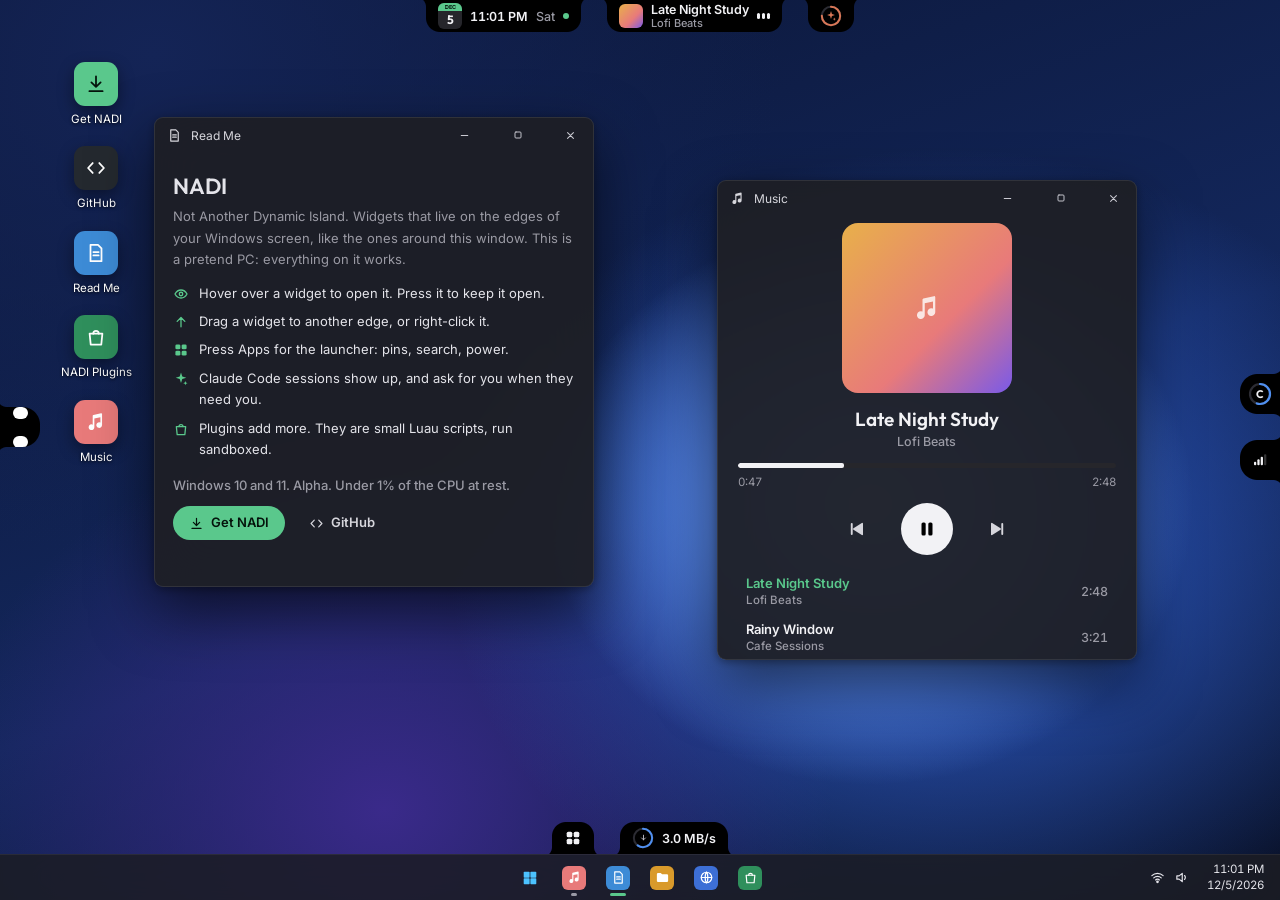
==== commit 2a906c61: "feat: update link handling for external navigation and improve UI responsiveness" ====
--- a/docs/index.html
+++ b/docs/index.html
@@ -120,9 +120,9 @@
 .viz.still i { animation: none; height: 4px; opacity: .5; }
 @keyframes viz { to { height: 14px; } }
 .eyes { display: flex; gap: 9px; align-items: center; --ex: 0px; --ey: 0px; }
-.wc.v .eyes { flex-direction: column; gap: 10px; }
+.wc.v .eyes { flex-direction: column; gap: 17px; }
 .eyes i { display: block; width: 14px; height: 15px; border-radius: 8px; background: #fff; transform: translate(var(--ex), var(--ey)); transition: transform .12s, height .09s; }
-.wc.v .eyes i { width: 15px; height: 13px; }
+.wc.v .eyes i { width: 15px; height: 12px; }
 .eyes.blink i { height: 2px !important; }
 .eyes.happy i { height: 6px !important; border-radius: 8px 8px 2px 2px; }
 .flow { display: inline-block; width: 8px; height: 12px; overflow: hidden; -webkit-mask: linear-gradient(transparent, #000 30%, #000 70%, transparent); mask: linear-gradient(transparent, #000 30%, #000 70%, transparent); vertical-align: -1px; flex: none; }
@@ -1135,7 +1135,7 @@
   ${li("grid", "Press Apps for the launcher: pins, search, power.")}
   ${li("spark", "Claude Code sessions show up, and ask for you when they need you.")}
   ${li("store", "Plugins add more. They are small Luau scripts, run sandboxed.")}
-  </ul><div class="dim" style="margin-bottom:10px">Windows 10 and 11. Alpha. Under 1% of the CPU at rest.</div><div class="get"><a class="sb acc" href="${GET}" target="_blank" rel="noopener">${ic("get", 15)}Get NADI</a><a class="sb gh2" href="${REPO}" target="_blank" rel="noopener">${ic("code", 15)}GitHub</a></div></div>`;
+  </ul><div class="dim" style="margin-bottom:10px">Windows 10 and 11. Alpha. Under 1% of the CPU at rest.</div><div class="get"><a class="sb acc" href="${GET}" data-act="go" data-v="${GET}">${ic("get", 15)}Get NADI</a><a class="sb gh2" href="${REPO}" data-act="go" data-v="${REPO}">${ic("code", 15)}GitHub</a></div></div>`;
 }
 function musicWin() {
   const t = TRACKS[music.i];
@@ -1196,8 +1196,8 @@
 
 /* desktop icons */
 const DESK = [
-  { label: "Get NADI", ic: "get", bg: "#5ac88c", fg: "#04130b", run: () => window.open(GET, "_blank", "noopener") },
-  { label: "GitHub", ic: "code", bg: "#24292f", run: () => window.open(REPO, "_blank", "noopener") },
+  { label: "Get NADI", ic: "get", bg: "#5ac88c", fg: "#04130b", run: () => go(GET) },
+  { label: "GitHub", ic: "code", bg: "#24292f", run: () => go(REPO) },
   { label: "Read Me", ic: "note", bg: "#3d8bd6", run: () => openApp("notepad") },
   { label: "NADI Plugins", ic: "store", bg: "#2f8f5c", run: () => openApp("plugins") },
   { label: "Music", ic: "music", bg: "#e87a7a", run: () => openApp("music") },
@@ -1239,12 +1239,20 @@
     case "openw": if (st[v]) { open(v); st[v].pinned = true; } break;
     case "desk": DESK[+v].run(); break;
     case "addplug": addWidget(v); break;
+    case "go": go(v); break;
   }
 }
 function nudge(el) { el.animate([{ transform: "scale(.95)" }, { transform: "none" }], { duration: 260, easing: "cubic-bezier(.3,1.4,.5,1)" }); }
 function syncMusic() { refresh("song"); rerenderWin("music"); }
 function syncNet() { refresh("net"); tray(); }
-scr.addEventListener("click", e => { const b = e.target.closest("[data-act]"); if (b && scr.contains(b)) { e.stopPropagation(); act(b.dataset.act, b); } });
+scr.addEventListener("click", e => { const b = e.target.closest("[data-act]"); if (b && scr.contains(b)) { e.preventDefault(); e.stopPropagation(); act(b.dataset.act, b); } });
+/* a link out: a new tab; where new tabs are not allowed (a preview, a frame), this one goes there instead */
+function go(url) {
+  let w = null;
+  try { w = window.open(url, "_blank"); } catch (e) { w = null; }
+  if (w) { try { w.opener = null; } catch (e) {} return; }
+  try { window.top.location.href = url; } catch (e) { location.href = url; }
+}
 
 /* power: lock, sleep, restart, shut down (asked first) */
 const modal = $("#modal"), over = $("#over");
@@ -1339,8 +1347,8 @@
   e.preventDefault();
   if (e.target.closest(".wc, .win, #taskbar, #launch")) return;
   showMenu(e, [
-    { icon: "get", label: "Get NADI", run: () => window.open(GET, "_blank", "noopener") },
-    { icon: "code", label: "GitHub", run: () => window.open(REPO, "_blank", "noopener") },
+    { icon: "get", label: "Get NADI", run: () => go(GET) },
+    { icon: "code", label: "GitHub", run: () => go(REPO) },
     { icon: "note", label: "Read Me", run: () => openApp("notepad") },
   ]);
 });
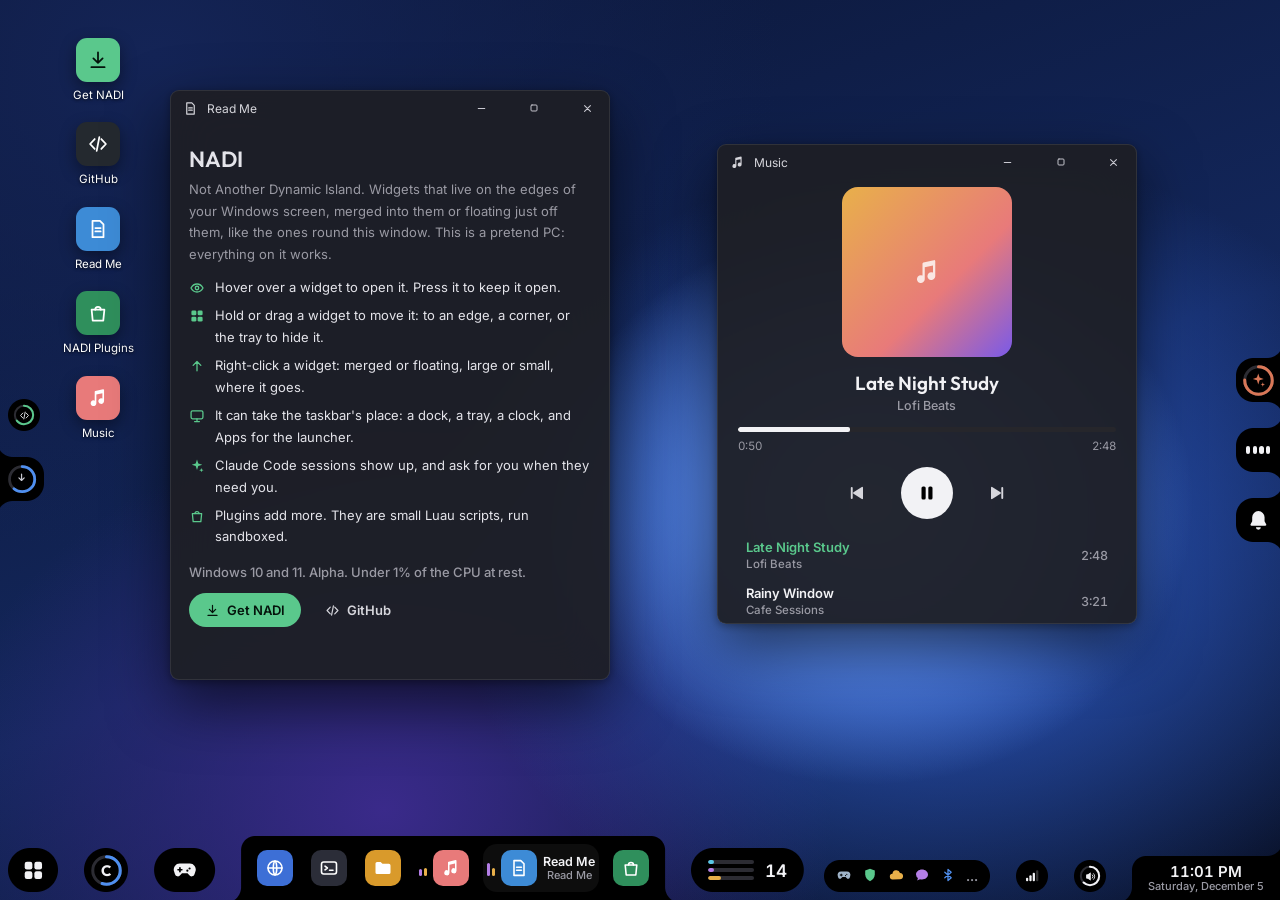
==== commit 5f747ca1: "Implement feature X to enhance user experience and optimize performance" ====
--- a/docs/index.html
+++ b/docs/index.html
@@ -12,9 +12,10 @@
 <link rel="preconnect" href="https://fonts.gstatic.com" crossorigin>
 <link href="https://fonts.googleapis.com/css2?family=Inter:wght@400;500;600;700&family=Outfit:wght@500;600;700&display=swap" rel="stylesheet">
 <style>
-/* The page is a pretend Windows screen with NADI running on it. NADI's part is drawn the way the app draws it: its widgets are one
-   liquid (a metaball, drawn on the graphics card with the app's own shader), merged into the screen's edges, sized and sprung with
-   the app's own numbers; what is in them is drawn over the liquid. */
+/* The page is a pretend Windows screen with NADI running on it, set up the way it is used: no Windows taskbar (NADI's dock, tray
+   and clock in its place), widgets in the corners and along the edges, merged into them or floating just off them. NADI's part is
+   drawn the way the app draws it: its widgets are one liquid (the app's own shader, in WebGL), sized and sprung with the app's own
+   numbers; what is in them is drawn over the liquid. */
 :root {
   color-scheme: dark;
   --acc: #5ac88c;
@@ -26,10 +27,8 @@
   --text: #f2f2f5;
   --dim: #9a9aa4;
   --track: #1b1b20;
-  --chosen: #34343b;
   --lit: #26262b;
   --tile: #161619;
-  --tb: 46px;
 }
 * { box-sizing: border-box; }
 html, body { margin: 0; height: 100%; background: #000; color: var(--text); font-family: Inter, "Segoe UI", system-ui, sans-serif; font-size: 12.5px; }
@@ -44,15 +43,13 @@
 .ic svg { display: block; width: 100%; height: 100%; }
 .tab { font-variant-numeric: tabular-nums; }
 .out { font-family: Outfit, Inter, sans-serif; }
-
 #wall { position: absolute; inset: 0; background:
   radial-gradient(42% 52% at 68% 56%, #8fb6ff 0%, #5d8ff0 22%, transparent 60%),
   radial-gradient(60% 70% at 74% 62%, #2f5fd0 0%, transparent 65%),
   radial-gradient(50% 60% at 30% 90%, #3a2a8a 0%, transparent 70%),
   radial-gradient(70% 80% at 12% 6%, #142456 0%, transparent 70%),
   linear-gradient(160deg, #0b1534, #13275c 55%, #091128); }
-
-#icons { position: absolute; left: 54px; top: 54px; display: flex; flex-direction: column; gap: 6px; z-index: 2; }
+#icons { position: absolute; left: 56px; top: 30px; display: flex; flex-direction: column; gap: 6px; z-index: 2; }
 .dk { width: 84px; padding: 8px 4px 6px; border-radius: 6px; display: flex; flex-direction: column; align-items: center; gap: 6px; font-size: 11.5px; color: #fff; text-shadow: 0 1px 3px #000c; text-align: center; line-height: 1.25; }
 .dk:hover { background: #ffffff1a; }
 .dk .ib { width: 44px; height: 44px; border-radius: 11px; display: grid; place-items: center; box-shadow: 0 6px 16px #0006; color: #fff; }
@@ -73,45 +70,33 @@
 .wbody::-webkit-scrollbar { width: 10px; }
 .wbody::-webkit-scrollbar-thumb { background: #ffffff22; border-radius: 5px; border: 3px solid transparent; background-clip: padding-box; }
 
-#taskbar { position: absolute; left: 0; right: 0; bottom: 0; height: var(--tb); z-index: 40; background: #1c1d24e0; border-top: 1px solid #ffffff10; backdrop-filter: blur(30px) saturate(1.4); -webkit-backdrop-filter: blur(30px) saturate(1.4); display: flex; align-items: center; justify-content: center; }
-.tk { position: relative; width: 40px; height: 40px; border-radius: 6px; display: grid; place-items: center; }
-.tk:hover { background: #ffffff12; }
-.tk .ib { width: 24px; height: 24px; border-radius: 6px; display: grid; place-items: center; color: #fff; }
-.tk .ib .ic { width: 15px; height: 15px; }
-.tk::after { content: ""; position: absolute; bottom: 2px; left: 50%; width: 0; height: 3px; border-radius: 2px; background: #9a9aa6; transform: translateX(-50%); transition: width .2s; }
-.tk.run::after { width: 6px; }
-.tk.front::after { width: 16px; background: var(--acc); }
-#tray { position: absolute; right: 8px; top: 0; bottom: 0; display: flex; align-items: center; gap: 2px; }
-#tray .tt { height: 38px; padding: 0 8px; border-radius: 6px; display: flex; align-items: center; gap: 9px; font-size: 11.5px; color: #e4e4ea; }
-#tray .tt:hover { background: #ffffff12; }
-#tray .tt .ic { width: 15px; height: 15px; }
-#clock { text-align: right; line-height: 1.35; }
-
 /* NADI: the liquid under, what is in each widget over it */
+#dim { position: absolute; inset: 0; z-index: 45; background: #05050a59; display: none; animation: fade .25s; }
+#dim.show { display: block; }
 #nadi { position: absolute; inset: 0; z-index: 50; pointer-events: none; }
 #liquid { position: absolute; left: 0; top: 0; }
 .wc { position: absolute; pointer-events: auto; overflow: hidden; }
 .wc.solid { background: #000; }
-.pk { position: absolute; inset: 0; display: flex; align-items: center; justify-content: center; gap: 8px; padding: 0 12px; white-space: nowrap; font-weight: 600; font-size: 12.5px; }
-.wc.v .pk { flex-direction: column; padding: 0; gap: 6px; }
+.wc.idle .pk { opacity: .45 !important; }
+.pk { position: absolute; inset: 0; display: flex; align-items: center; justify-content: center; white-space: nowrap; font-weight: 600; font-size: 12.5px; }
+.pz { display: flex; align-items: center; justify-content: center; gap: 8px; padding: 0 12px; }
+.v .pz { flex-direction: column; padding: 8px 0; gap: 6px; }
+.sq .pz { padding: 0; }
 .pb { position: absolute; left: 0; top: 0; padding: 16px; display: flex; flex-direction: column; gap: 12px; }
-.e-bottom .pb { top: auto; bottom: 0; }
-.e-right .pb { left: auto; right: 0; }
-#meas { position: absolute; left: -9999px; top: 0; visibility: hidden; }
-#meas.h { display: inline-flex; align-items: center; gap: 8px; padding: 0 12px; height: 32px; white-space: nowrap; font-weight: 600; font-size: 12.5px; }
-#meas.vv { display: flex; flex-direction: column; align-items: center; justify-content: center; gap: 6px; width: 40px; font-weight: 600; font-size: 12.5px; }
+.a-b .pb { top: auto; bottom: 0; }
+.a-r .pb { left: auto; right: 0; }
+#meas { position: absolute; left: -9999px; top: 0; visibility: hidden; display: inline-flex; white-space: nowrap; font-weight: 600; font-size: 12.5px; }
+#meas.v { width: 40px; }
 .dim { color: var(--dim); font-weight: 500; }
-
-/* peeks */
 .page { width: 24px; height: 26px; border-radius: 6px; background: #26262b; position: relative; overflow: hidden; flex: none; }
 .page i { position: absolute; left: 0; right: 0; top: 0; height: 8px; font-style: normal; font-size: 5.5px; font-weight: 700; color: #04130b; text-align: center; line-height: 8px; }
 .page b { position: absolute; left: 0; right: 0; bottom: 2px; text-align: center; font-size: 12px; font-weight: 700; font-family: Outfit, sans-serif; }
 .pdot { width: 6px; height: 6px; border-radius: 3px; background: var(--acc); flex: none; }
 .pdot.pulse { animation: pulse 1.6s ease-in-out infinite; }
 @keyframes pulse { 50% { transform: scale(1.5); opacity: .55; } }
-.cv { width: 24px; height: 24px; border-radius: 6px; background: #26262b; display: grid; place-items: center; color: #d6d6dc; flex: none; overflow: hidden; }
-.two { display: flex; flex-direction: column; line-height: 1.2; }
-.two small { font-size: 11px; color: var(--dim); font-weight: 500; }
+.clock2 { display: flex; flex-direction: column; align-items: center; line-height: 1.15; padding: 0 4px; }
+.clock2 b { font-size: 15px; font-weight: 600; }
+.clock2 small { font-size: 11px; color: var(--dim); font-weight: 500; }
 .viz { display: flex; gap: 2px; align-items: center; height: 14px; }
 .viz i { display: block; width: 3px; height: 6px; border-radius: 2px; background: currentColor; animation: viz .9s ease-in-out infinite alternate; }
 .viz i:nth-child(2) { animation-duration: .7s; }
@@ -119,28 +104,42 @@
 .viz i:nth-child(4) { animation-duration: .8s; }
 .viz.still i { animation: none; height: 4px; opacity: .5; }
 @keyframes viz { to { height: 14px; } }
-.eyes { display: flex; gap: 9px; align-items: center; --ex: 0px; --ey: 0px; }
-.wc.v .eyes { flex-direction: column; gap: 17px; }
-.eyes i { display: block; width: 14px; height: 15px; border-radius: 8px; background: #fff; transform: translate(var(--ex), var(--ey)); transition: transform .12s, height .09s; }
-.wc.v .eyes i { width: 15px; height: 12px; }
-.eyes.blink i { height: 2px !important; }
-.eyes.happy i { height: 6px !important; border-radius: 8px 8px 2px 2px; }
 .flow { display: inline-block; width: 8px; height: 12px; overflow: hidden; -webkit-mask: linear-gradient(transparent, #000 30%, #000 70%, transparent); mask: linear-gradient(transparent, #000 30%, #000 70%, transparent); vertical-align: -1px; flex: none; }
 .flow svg { display: block; width: 8px; height: 24px; fill: none; stroke: currentColor; stroke-width: 1.7; stroke-linecap: round; stroke-linejoin: round; }
 .flow.dn svg { animation: fdn .625s linear infinite; }
 .flow.up svg { animation: fup .625s linear infinite; }
 @keyframes fdn { from { transform: translateY(-12px); } to { transform: translateY(-6px); } }
 @keyframes fup { from { transform: translateY(-6px); } to { transform: translateY(-12px); } }
-.mq { overflow: hidden; }
-.mq > span { display: inline-block; }
+.eyes { display: flex; gap: 9px; align-items: center; --ex: 0px; --ey: 0px; }
+.v .eyes { flex-direction: column; gap: 17px; }
+.eyes i { display: block; width: 14px; height: 15px; border-radius: 8px; background: #fff; transform: translate(var(--ex), var(--ey)); transition: transform .12s, height .09s; }
+.v .eyes i { width: 15px; height: 12px; }
+.eyes.blink i { height: 2px !important; }
+.eyes.happy i { height: 6px !important; border-radius: 8px 8px 2px 2px; }
+/* the dock */
+.dock { display: flex; align-items: center; gap: 10px; height: 100%; }
+.dapp { display: flex; align-items: center; gap: 6px; height: 48px; padding: 0 4px; border-radius: 14px; }
+.dapp:hover { background: #ffffff10; }
+.dapp .ti { width: 36px; height: 36px; border-radius: 10px; display: grid; place-items: center; color: #fff; flex: none; }
+.dapp .ti .ic { width: 20px; height: 20px; }
+.dapp .use { display: flex; gap: 2px; align-items: flex-end; height: 16px; }
+.dapp .use i { width: 3px; border-radius: 2px; min-height: 2px; }
+.dapp .nm { display: flex; flex-direction: column; line-height: 1.2; max-width: 96px; overflow: hidden; }
+.dapp .nm b { font-size: 12.5px; font-weight: 600; white-space: nowrap; overflow: hidden; }
+.dapp .nm small { font-size: 11px; color: var(--dim); font-weight: 500; white-space: nowrap; overflow: hidden; }
+.dapp.front { background: #ffffff0d; }
+.trayi { display: flex; align-items: center; gap: 10px; }
+.trayi .ic { width: 16px; height: 16px; }
+.meters { display: flex; flex-direction: column; gap: 3px; width: 34px; }
+.meters i { height: 3px; border-radius: 2px; background: #2c2c33; overflow: hidden; display: block; }
+.meters i b { display: block; height: 100%; border-radius: 2px; }
 
 /* panels: the app's blocks */
 .gb { height: 32px; min-width: 32px; padding: 0 10px; border-radius: 16px; display: inline-flex; align-items: center; justify-content: center; gap: 6px; font-size: 12.5px; font-weight: 600; color: #c9c9d1; }
 .gb:hover { background: var(--lit); }
-.gb .ic { width: 16px; height: 16px; }
 .card { background: var(--track); border-radius: 18px; padding: 14px 16px; display: flex; gap: 14px; align-items: center; }
 .lab { font-size: 12px; font-weight: 600; color: var(--dim); }
-.row { width: 100%; text-align: left; display: flex; align-items: center; gap: 12px; min-height: 30px; padding: 0 8px; margin: 0 -8px; width: calc(100% + 16px); border-radius: 10px; }
+.row { text-align: left; display: flex; align-items: center; gap: 12px; min-height: 30px; padding: 0 8px; margin: 0 -8px; width: calc(100% + 16px); border-radius: 10px; }
 .row.go:hover { background: var(--lit); }
 .row .tx { flex: 1; min-width: 0; font-weight: 600; font-size: 14px; white-space: nowrap; overflow: hidden; }
 .row .mk { display: flex; gap: 8px; color: var(--dim); }
@@ -153,7 +152,7 @@
 .toggles .ic { width: 16px; height: 16px; }
 .bar { height: 4px; border-radius: 2px; background: #26262b; overflow: hidden; position: relative; }
 .bar > i { position: absolute; left: 0; top: 0; bottom: 0; border-radius: 2px; background: var(--c, var(--acc)); }
-.ghost { width: 30px; height: 30px; border-radius: 15px; display: grid; place-items: center; color: #b4b4bc; }
+.ghost { width: 30px; height: 30px; border-radius: 15px; display: grid; place-items: center; color: #b4b4bc; flex: none; }
 .ghost:hover { background: var(--lit); }
 .ghost .ic { width: 15px; height: 15px; }
 .dayhead { display: flex; align-items: center; }
@@ -186,7 +185,7 @@
 .tl .now::before { content: ""; position: absolute; left: -3px; top: -3px; width: 8px; height: 8px; border-radius: 4px; background: var(--red); }
 .join { height: 36px; padding: 0 14px; border-radius: 18px; background: var(--acc); color: #04130b; display: inline-flex; align-items: center; gap: 7px; font-size: 14px; font-weight: 600; flex: none; }
 .join .ic { width: 12px; height: 12px; }
-.drv { display: flex; gap: 14px; align-items: center; border-radius: 12px; padding: 6px 8px; margin: -6px -8px; }
+.drv { display: flex; gap: 14px; align-items: center; border-radius: 12px; padding: 6px 8px; margin: -6px -8px; text-align: left; width: calc(100% + 16px); }
 .drv:hover { background: #ffffff08; }
 .drv .tile { width: 46px; height: 46px; border-radius: 12px; background: #26262b; position: relative; overflow: hidden; display: grid; place-items: center; flex: none; }
 .drv .tile b { position: relative; font-family: Outfit, sans-serif; font-size: 22px; font-weight: 600; }
@@ -209,7 +208,7 @@
 .xfer .nm span { font-size: 12.5px; color: var(--dim); }
 .xfer .rt { font-size: 14px; font-weight: 600; }
 .done { display: flex; align-items: center; gap: 12px; height: 34px; }
-.done .ic.ok { width: 18px; height: 18px; color: var(--acc); }
+.done .ok { width: 18px; height: 18px; color: var(--acc); }
 .done .nm { flex: 1; font-size: 14px; }
 .cover { border-radius: 16px; margin: 0 auto; display: grid; place-items: center; color: #ffffffcc; }
 .songhead { display: flex; align-items: center; gap: 10px; }
@@ -226,7 +225,7 @@
 .ctl .main .ic { width: 22px; height: 22px; }
 .sec { display: flex; flex-direction: column; gap: 10px; }
 .sec .hd { display: flex; align-items: center; gap: 12px; }
-.sec .ct { width: 34px; height: 34px; border-radius: 10px; background: var(--claude); color: #fff; display: grid; place-items: center; font-family: Outfit, sans-serif; font-weight: 600; font-size: 16px; flex: none; }
+.ct { width: 34px; height: 34px; border-radius: 10px; background: var(--claude); color: #fff; display: grid; place-items: center; font-family: Outfit, sans-serif; font-weight: 600; font-size: 16px; flex: none; }
 .sec .nm { flex: 1; display: flex; flex-direction: column; gap: 2px; }
 .sec .nm b { font-size: 14px; font-weight: 600; }
 .sec .nm span { font-size: 12.5px; color: var(--dim); }
@@ -237,6 +236,52 @@
 .ban .btns button { flex: 1; height: 36px; border-radius: 18px; font-size: 13.5px; font-weight: 600; }
 .ban .btns .no { color: #c9c9d1; }
 .ban .btns .no:hover { background: var(--lit); }
+.note { display: flex; gap: 12px; align-items: flex-start; }
+.note .ti { width: 34px; height: 34px; border-radius: 10px; display: grid; place-items: center; color: #fff; flex: none; }
+.note .ti .ic { width: 17px; height: 17px; }
+.note .nm { flex: 1; min-width: 0; display: flex; flex-direction: column; gap: 2px; }
+.note .nm b { font-size: 14px; font-weight: 600; }
+.note .nm span { font-size: 13px; color: var(--dim); line-height: 1.4; }
+.note .when { font-size: 11.5px; color: var(--dim); }
+.slider { width: 100%; height: 6px; border-radius: 3px; background: #26262b; position: relative; }
+.slider i { position: absolute; left: 0; top: 0; bottom: 0; border-radius: 3px; background: #f2f2f5; }
+.slider b { position: absolute; top: 50%; width: 16px; height: 16px; border-radius: 8px; background: #fff; transform: translate(-50%, -50%); }
+
+/* the widget menu (menu.rs) */
+#menu { position: absolute; z-index: 70; width: 240px; background: #000; border-radius: 20px; padding: 12px; display: none; flex-direction: column; gap: 8px; animation: grow .2s cubic-bezier(.3,1.3,.5,1); }
+#menu.show { display: flex; }
+#menu.mini { width: 170px; padding: 6px; gap: 2px; }
+@keyframes grow { from { transform: scale(.88); opacity: 0; } }
+.segs { display: flex; gap: 6px; }
+.seg { flex: 1; height: 30px; border-radius: 10px; background: #17171a; display: flex; }
+.seg button { flex: 1; margin: 3px; border-radius: 7.5px; display: grid; place-items: center; color: var(--dim); }
+.seg button:hover { background: #26262b; }
+.seg button.on { background: #38383f; color: var(--text); }
+.map { position: relative; height: 82px; margin: 0 4px; border: 1.5px solid #424249; border-radius: 9px; }
+.map button { position: absolute; }
+.map i { position: absolute; background: #4d4d54; border-radius: 2px; }
+.map button:hover i { background: #9e9ea8; }
+.map button.on i { background: var(--acc); }
+.togs { display: flex; justify-content: space-between; }
+.togs button, .mfoot button { width: 34px; height: 34px; border-radius: 9px; display: grid; place-items: center; position: relative; color: var(--text); }
+.mfoot button { height: 30px; }
+.togs button:hover, .mfoot button:hover { background: #26262b; }
+.togs button.on { color: var(--acc); }
+.togs button.on::after { content: ""; position: absolute; bottom: 1px; left: 50%; width: 3.6px; height: 3.6px; margin-left: -1.8px; border-radius: 2px; background: var(--acc); }
+.togs .ic, .mfoot .ic { width: 16px; height: 16px; }
+.rule { height: 1px; background: #26262b; }
+.mfoot { display: flex; gap: 4px; }
+.mrow { height: 32px; padding: 0 12px; border-radius: 10px; display: flex; align-items: center; gap: 10px; font-size: 12px; text-align: left; }
+.mrow:hover { background: #ffffff14; }
+.mrow .ic { width: 14px; height: 14px; }
+
+/* Edit Mode's tray (frame/edit.rs) */
+#etray { position: absolute; z-index: 55; width: 300px; background: #000; border-radius: 20px; padding: 14px; display: none; flex-wrap: wrap; gap: 8px; animation: grow .25s cubic-bezier(.3,1.3,.5,1); }
+#etray.show { display: flex; }
+#etray.over { background: #141416; }
+#etray.empty { width: 120px; height: 56px; }
+.chip { height: 28px; padding: 0 12px; border-radius: 14px; background: #ffffff24; font-size: 11.5px; font-weight: 600; display: inline-flex; align-items: center; }
+.chip.off { background: #ffffff14; color: var(--dim); }
 
 /* the launcher */
 #launch { position: absolute; z-index: 60; width: 460px; background: #000; border-radius: 26px; padding: 20px; display: flex; flex-direction: column; gap: 14px; opacity: 0; transform: translateY(14px) scale(.94); pointer-events: none; transition: opacity .16s, transform .32s cubic-bezier(.3,1.3,.5,1); }
@@ -261,12 +306,6 @@
 .list .row { margin: 0; width: 100%; min-height: 44px; }
 .list .row .tx { font-size: 13.5px; }
 
-#menu { position: absolute; z-index: 70; min-width: 190px; background: #000; border-radius: 16px; padding: 6px; display: none; flex-direction: column; animation: grow .22s cubic-bezier(.3,1.3,.5,1); }
-#menu.show { display: flex; }
-@keyframes grow { from { transform: scale(.85); opacity: 0; } }
-#menu button { height: 34px; padding: 0 12px; border-radius: 11px; display: flex; align-items: center; gap: 10px; font-size: 12.5px; text-align: left; }
-#menu button:hover { background: var(--lit); }
-#menu .ic { width: 16px; height: 16px; color: var(--dim); }
 #tip { position: absolute; z-index: 100; background: #000; color: var(--text); border-radius: 12px; padding: 8px 12px; font-size: 12.5px; white-space: pre-line; max-width: 260px; line-height: 1.45; opacity: 0; transition: opacity .14s; pointer-events: none; }
 #tip.show { opacity: 1; }
 #modal { position: absolute; inset: 0; z-index: 80; display: none; place-items: center; }
@@ -286,7 +325,7 @@
 #over { position: absolute; inset: 0; z-index: 90; display: none; }
 #over.show { display: block; }
 #over.black { background: #000; animation: fade .6s; }
-#over.lock { animation: fade .4s; background-size: cover; }
+#over.lock { animation: fade .4s; }
 #over .lk { position: absolute; inset: 0; display: flex; flex-direction: column; align-items: center; padding-top: 16vh; color: #fff; text-shadow: 0 2px 20px #0006; }
 #over .lk .big { font-family: Outfit, sans-serif; font-size: 96px; font-weight: 600; line-height: 1; }
 #over .lk .sm { font-size: 18px; margin-top: 10px; }
@@ -333,7 +372,6 @@
 .pretend { height: 100%; display: flex; flex-direction: column; align-items: center; justify-content: center; gap: 14px; color: var(--dim); }
 .pretend .ib { width: 64px; height: 64px; border-radius: 16px; display: grid; place-items: center; color: #fff; }
 .pretend .ib .ic { width: 30px; height: 30px; }
-
 #below { display: none; padding: 26px 20px 40px; text-align: center; }
 body.small #below { display: block; }
 #below h1 { font-family: Outfit, sans-serif; font-size: 26px; margin: 0 0 6px; }
@@ -347,8 +385,9 @@
     <div id="wall"></div>
     <div id="icons"></div>
     <div id="wins"></div>
-    <div id="taskbar"><div id="tbapps" style="display:flex;gap:4px"></div><div id="tray"></div></div>
+    <div id="dim"></div>
     <div id="nadi"><canvas id="liquid"></canvas></div>
+    <div id="etray"></div>
     <div id="launch"></div>
     <div id="menu"></div>
     <div id="modal"></div>
@@ -369,17 +408,16 @@
 const GET = REPO + "/releases/latest";
 const $ = (s, r = document) => r.querySelector(s);
 const scr = $("#screen"), nadiEl = $("#nadi"), meas = $("#meas"), cv = $("#liquid");
-const TB = 46;
 let SW = 0, SH = 0, scale = 1, DPR = 1;
 const clamp = (v, a, b) => Math.max(a, Math.min(b, v));
-const ACC = "#5ac88c", AMBER = "#e8b04a", CLAUDE = "#d97757", RED = "#e87a7a", TEAL = "#5ac8e6", BLUE = "#4f8ff0";
+const ACC = "#5ac88c", AMBER = "#e8b04a", CLAUDE = "#d97757", RED = "#e87a7a", TEAL = "#5ac8e6", BLUE = "#4f8ff0", PURPLE = "#b47ee6";
 
 /* the app's own numbers (layout.rs Metrics, frame.rs) */
-const DEPTH_H = 32, DEPTH_V = 40, FILLET = 10, GAP = 6;
-const PANEL_W = 360, PANEL_W_SIDE = 340, PAD = 16, RADIUS_OPEN = 24, BANNER_W = 380;
+const DEPTH_H = 32, DEPTH_V = 40, FILLET = 10, GAP = 6, FLOAT_OFF = 8, LARGE = 1.375, DOCK_DEPTH = 64;
+const PANEL_W = 360, PANEL_W_SIDE = 340, RADIUS_OPEN = 24, BANNER_W = 380;
 const STIFF = 600, DAMP = 36, SHOW_STIFF = 420, SHOW_DAMP = 42, HIDE_STIFF = 520, HIDE_DAMP = 46, SWELL_STIFF = 700, SWELL_DAMP = 34;
-const SWELL_OUT = 5, SWELL_ALONG = 6, HOVER_OPEN = 260, LEAVE_CLOSE = 380, WAVE = 0.22;
-const LIQUID = 2.5 + 0.5 * 7.5, NECK = Math.max(LIQUID * 1.6, 2), REACH = 40;
+const SWELL_OUT = 5, SWELL_ALONG = 6, HOVER_OPEN = 260, LEAVE_CLOSE = 380, WAVE = 0.22, DRAG_START = 6, SQUISH = 36, CORNER_ZONE = 90, HOLD = 450;
+const LIQUID = 2.5 + 1.0 * 7.5, NECK = Math.max(LIQUID * 1.6, 2), REACH = 40;
 
 class Spring {
   constructor(v) { this.now = v; this.to = v; this.vel = 0; }
@@ -420,8 +458,8 @@
   term: S('<rect x="2.5" y="4" width="15" height="12" rx="2.2"/><path d="M6 8.2l2.4 1.8L6 11.8M10.5 12.3H14"/>'),
   note: S('<path d="M5 2.6h6.8L15 5.8v11.6H5z"/><path d="M7.6 9.2h4.8M7.6 12.2h4.8"/>'),
   music: F('<path d="M15.5 2.6v10.2a2.6 2.6 0 1 1-1.5-2.4V5.6L8.5 6.8v8a2.6 2.6 0 1 1-1.5-2.4V4.5a.8.8 0 0 1 .6-.8l7-1.6a.8.8 0 0 1 .9.5z"/>'),
-  cal: F('<path d="M6 2.5a.7.7 0 0 1 .7.7V4h6.6v-.8a.7.7 0 1 1 1.4 0V4h.3A2 2 0 0 1 17 6v9a2 2 0 0 1-2 2H5a2 2 0 0 1-2-2V6a2 2 0 0 1 2-2h.3v-.8a.7.7 0 0 1 .7-.7zM4.5 8v7c0 .3.2.5.5.5h10a.5.5 0 0 0 .5-.5V8zm2 1.5h1.5V11H6.5zm3 0H11V11H9.5zm3 0H14V11h-1.5zm-6 3h1.5V14H6.5zm3 0H11V14H9.5z"/>'),
-  code: S('<path d="M7 5.5L2.8 10 7 14.5M13 5.5l4.2 4.5-4.2 4.5"/>'),
+  cal: F('<path d="M6 2.5a.7.7 0 0 1 .7.7V4h6.6v-.8a.7.7 0 1 1 1.4 0V4h.3A2 2 0 0 1 17 6v9a2 2 0 0 1-2 2H5a2 2 0 0 1-2-2V6a2 2 0 0 1 2-2h.3v-.8a.7.7 0 0 1 .7-.7zM4.5 8v7c0 .3.2.5.5.5h10a.5.5 0 0 0 .5-.5V8z"/>'),
+  code: S('<path d="M7 5.5L2.8 10 7 14.5M13 5.5l4.2 4.5-4.2 4.5M11.2 3.8l-2.4 12.4"/>'),
   get: S('<path d="M10 3v9.5M5.8 8.5l4.2 4.2 4.2-4.2"/><path d="M4 16.5h12"/>'),
   download: S('<path d="M10 4v8.5M6.5 9l3.5 3.5L13.5 9"/>'),
   store: S('<path d="M4.2 7h11.6l-1 10H5.2z"/><path d="M7.5 7a2.5 2.5 0 0 1 5 0"/>'),
@@ -433,21 +471,27 @@
   sun: S('<circle cx="10" cy="10" r="3.4"/><path d="M10 2.2v1.9M10 15.9v1.9M2.2 10h1.9M15.9 10h1.9M4.5 4.5l1.3 1.3M14.2 14.2l1.3 1.3M4.5 15.5l1.3-1.3M14.2 5.8l1.3-1.3"/>'),
   battery: S('<rect x="2.5" y="6" width="13" height="8" rx="2.2"/><path d="M17.6 9v2"/>'),
   spark: F('<path d="M10 1.8l1.6 5 5 1.6-5 1.6-1.6 5-1.6-5-5-1.6 5-1.6z"/><path d="M15.5 12.5l.7 2 2 .7-2 .7-.7 2-.7-2-2-.7 2-.7z"/>'),
-  volume: S('<path d="M3.8 7.8h3l4.2-3.3v11l-4.2-3.3h-3z"/><path d="M14 7.4a3.6 3.6 0 0 1 0 5.2"/>'),
+  volume: F('<path d="M10.5 3.6v12.8a.8.8 0 0 1-1.3.6L5.5 14H3.8A1.8 1.8 0 0 1 2 12.2V7.8A1.8 1.8 0 0 1 3.8 6h1.7l3.7-3a.8.8 0 0 1 1.3.6z"/><path d="M13.3 7a4 4 0 0 1 0 6M15.6 4.8a7.2 7.2 0 0 1 0 10.4" fill="none" stroke="currentColor" stroke-width="1.6" stroke-linecap="round"/>'),
+  bell: F('<path d="M10 2.5a5 5 0 0 0-5 5v3.2l-1.3 2.5a.8.8 0 0 0 .7 1.2h11.2a.8.8 0 0 0 .7-1.2L15 10.7V7.5a5 5 0 0 0-5-5zM8 15.6a2 2 0 0 0 4 0z"/>'),
+  chat: F('<path d="M10 3c4.1 0 7.5 2.8 7.5 6.3s-3.4 6.2-7.5 6.2c-.9 0-1.7-.1-2.5-.3L4 16.8l.9-3A6 6 0 0 1 2.5 9.3C2.5 5.8 5.9 3 10 3z"/>'),
+  bluetooth: S('<path d="M6 6.5l8 7-4 3.5v-14l4 3.5-8 7"/>'),
+  shield: F('<path d="M10 2.2l6 2.3v4.7c0 4-2.6 7-6 8.6-3.4-1.6-6-4.6-6-8.6V4.5z"/>'),
+  cloud: F('<path d="M6 15.5a3.5 3.5 0 0 1-.4-7A4.8 4.8 0 0 1 15 7.4a3.6 3.6 0 0 1-.3 7.9z"/>'),
   arrow: S('<path d="M10 16V4.5M5.2 9.2L10 4.4l4.8 4.8"/>'),
   open: S('<path d="M11 4h5v5M16 4l-7 7"/><path d="M14 11.5V16H4V6h4.5"/>'),
-  pin: S('<path d="M8 3h4l-.6 5 2.6 2.6v1.2H6v-1.2L8.6 8z"/><path d="M10 11.8V17"/>'),
   eye: S('<path d="M2.5 10s2.7-5 7.5-5 7.5 5 7.5 5-2.7 5-7.5 5-7.5-5-7.5-5z"/><circle cx="10" cy="10" r="2.2"/>'),
+  eyeoff: S('<path d="M3 3l14 14"/><path d="M8.2 5.2A7.8 7.8 0 0 1 10 5c4.8 0 7.5 5 7.5 5a13 13 0 0 1-2.2 2.9M12 14.6a6.8 6.8 0 0 1-2 .4c-4.8 0-7.5-5-7.5-5a12.7 12.7 0 0 1 2.9-3.3"/>'),
+  desktop: S('<rect x="2.6" y="3.5" width="14.8" height="10" rx="1.8"/><path d="M7 17h6M10 13.5V17"/>'),
+  maximize: S('<rect x="3.5" y="3.5" width="13" height="13" rx="2.4"/>'),
+  winnew: S('<rect x="3" y="6" width="11" height="11" rx="2.2"/><path d="M7 3h8a2 2 0 0 1 2 2v8M9 10.5h3M10.5 9v3"/>'),
   check: S('<path d="M4.5 10.5l3.5 3.5 7.5-8"/>'),
   star: F('<path d="M10 2.5l2.2 4.6 5 .7-3.6 3.5.9 5-4.5-2.4-4.5 2.4.9-5L2.8 7.8l5-.7z"/>'),
   chevl: S('<path d="M12 5l-5 5 5 5"/>'),
   chevr: S('<path d="M8 5l5 5-5 5"/>'),
-  win: F('<rect x="3" y="3" width="6.6" height="6.6" rx=".8"/><rect x="10.4" y="3" width="6.6" height="6.6" rx=".8"/><rect x="3" y="10.4" width="6.6" height="6.6" rx=".8"/><rect x="10.4" y="10.4" width="6.6" height="6.6" rx=".8"/>'),
   pulse: S('<path d="M2.5 10h3l2-4.5 3 9 2-4.5h5"/>'),
   contrast: F('<path d="M10 2.5a7.5 7.5 0 1 0 0 15 7.5 7.5 0 0 0 0-15zm0 1.5v12a6 6 0 0 1 0-12z"/>'),
 };
 const ic = (n, sz, st = "") => `<i class="ic" style="width:${sz}px;height:${sz}px;${st}">${ICONS[n] || ""}</i>`;
-/* the app's signal: four bars, the ones not reached faint */
 const signal = (lv, sz = 16, c = "currentColor") => `<i class="ic" style="width:${sz}px;height:${sz}px;color:${c}"><svg viewBox="0 0 20 20" fill="currentColor">${[0, 1, 2, 3].map(i => `<rect x="${2.5 + i * 4.2}" y="${15.5 - (i + 1) * 3.2}" width="2.8" height="${(i + 1) * 3.2 + 1}" rx="1.2" opacity="${lv > i ? 1 : .22}"/>`).join("")}</svg></i>`;
 const flow = (up, c) => `<span class="flow ${up ? "up" : "dn"}" style="color:${c || "currentColor"}"><svg viewBox="0 0 8 24">${up ? '<path d="M1 7.5l3-3 3 3M1 13.5l3-3 3 3M1 19.5l3-3 3 3M1 25.5l3-3 3 3"/>' : '<path d="M1 4.5l3 3 3-3M1 10.5l3 3 3-3M1 16.5l3 3 3-3M1 22.5l3 3 3-3"/>'}</svg></span>`;
 const ringed = (inner, p, sz, c, track = "#2c2c33") => `<span style="position:relative;width:${sz}px;height:${sz}px;display:grid;place-items:center;flex:none"><svg width="${sz}" height="${sz}" viewBox="0 0 24 24" style="position:absolute;inset:0"><circle cx="12" cy="12" r="10" fill="none" stroke="${track}" stroke-width="2.2"/><circle cx="12" cy="12" r="10" fill="none" stroke="${c}" stroke-width="2.2" stroke-linecap="round" stroke-dasharray="${(p * 62.8).toFixed(1)} 62.8" transform="rotate(-90 12 12)"/></svg>${inner}</span>`;
@@ -458,7 +502,6 @@
 const clock = d => { const h = d.getHours(); return { t: (h % 12 || 12) + ":" + pad2(d.getMinutes()), ap: h < 12 ? "AM" : "PM" }; };
 const span = d => { const c = clock(d); return c.t + " " + c.ap; };
 const mmss = s => Math.floor(s / 60) + ":" + pad2(Math.floor(s % 60));
-/* (made again every second, what moves stays in step: each moving thing starts where the clock says it is) */
 function inStep(root) {
   const t = performance.now();
   for (const el of root.querySelectorAll(".flow svg, .viz i, .drv .tile svg, .pdot.pulse")) {
@@ -487,24 +530,55 @@
 const dl = { items: [{ name: "Starfield Odyssey", ic: "gamepad", size: 48e9, p: .58 }], done: [{ name: "photos-2026.zip" }], hist: Array(40).fill(0).map((_, i) => 3.4e6 + Math.sin(i / 3) * 9e5), rate: 4.2e6 };
 const NEXT_DL = [{ name: "Hollow Night", ic: "gamepad", size: 9e9 }, { name: "ubuntu-26.04.iso", ic: "globe", size: 6e9 }];
 const drives = [
-  { l: "C", name: "Windows", free: "212 GB", total: "476 GB", part: .55, r: [], c: BLUE },
-  { l: "D", name: "Games", free: "653 GB", total: "1.8 TB", part: .65, r: [], c: ACC },
-  { l: "E", name: "Elderberry", free: "52 GB", total: "64 GB", part: .19, r: [], c: ACC },
+  { l: "C", name: "Windows", free: "212 GB", total: "476 GB", part: .55, c: BLUE },
+  { l: "D", name: "Games", free: "653 GB", total: "1.8 TB", part: .65, c: ACC },
+  { l: "E", name: "Elderberry", free: "52 GB", total: "64 GB", part: .19, c: ACC },
 ];
 for (const d of drives) d.r = Array(24).fill(0);
 const net = { wifi: true, air: false, hot: false, down: 18.2e6, up: 2.1e6 };
+const vol = { master: .62, mute: false, apps: [{ name: "Music", v: .8, ic: "music", bg: "#e87a7a" }, { name: "Browser", v: .45, ic: "globe", bg: "#3d6fd6" }] };
+const meters = { cpu: [], ram: [], gpu: [] };
+for (const k in meters) meters[k] = Array(30).fill(0).map(() => .2 + Math.random() * .2);
 const claude = { waiting: false, sessions: [{ title: "Fix the thing", sub: "Editing frame.rs", st: "working", since: Date.now() - 134e3 }, { title: "Site", sub: "Finished", st: "finished", since: Date.now() - 180e3 }] };
-
-/* the widgets: at rest along an edge (`v`: on a side edge, its icon alone), and opened */
+const inbox = { unread: 0, notes: [{ app: "Mail", ic: "mail", bg: "#2f8f86", title: "Sam", text: "Dinner tomorrow? The noodle place.", when: "12m" }, { app: "Chat", ic: "chat", bg: "#7a5ae8", title: "Design Team", text: "Review moved to the afternoon.", when: "1h" }] };
+const GAMES = [{ name: "Starfield Odyssey", a: "#3d6fd6", b: "#e8b04a", t: "12 h" }, { name: "Hollow Night", a: "#5ac88c", b: "#1b2a5c", t: "3 h" }, { name: "Neon Drift", a: "#e86aa8", b: "#7a5ae8", t: "45 min" }];
+
+/* the widgets: at rest (`o.v`: on a side edge; `o.icon`: its icon alone), and opened */
 const W = {
+  apps: { name: "Apps", tip: () => "Apps", peek: () => ic("grid", 18), press: () => toggleLauncher() },
+  drives: {
+    name: "Drives", tip: () => drives.map(d => `${d.l}:  ${d.free} free of ${d.total}`).join("\n"),
+    peek: o => { const ring = d => ringed(`<b class="out" style="font-size:11px">${d.l}</b>`, d.part, 24, d.c); return o.icon || o.v ? ring(drives[0]) : drives.map(ring).join(""); },
+    body: () => drives.map(d => {
+      const busy = d.r[d.r.length - 1] > .05, top = Math.max(.05, ...d.r);
+      const pts = d.r.map((v, i) => `${(i / (d.r.length - 1) * 100).toFixed(1)},${(18 - v / top * 15).toFixed(1)}`).join(" ");
+      const wave = `<svg viewBox="0 0 92 46" preserveAspectRatio="none"><path d="M0 ${46 - d.part * 46} q11.5 -4 23 0 t23 0 t23 0 t23 0 V46 H0z" fill="${d.c}" opacity=".55"/></svg>`;
+      return `<button class="drv" data-act="drive"><span class="tile">${wave}<b>${d.l}</b></span><span class="info"><span class="top"><span class="tt">${d.name}</span><span class="sz"><b>${d.free}</b> of ${d.total}</span></span><span class="graph"><svg viewBox="0 0 100 20" preserveAspectRatio="none">${d.r.some(v => v > .05) ? `<polyline points="${pts}" fill="none" stroke="${BLUE}" stroke-width="1.6" vector-effect="non-scaling-stroke"/>` : `<line x1="0" y1="18" x2="100" y2="18" stroke="#3a3a42" stroke-width="1.6" vector-effect="non-scaling-stroke"/>`}</svg>${busy ? `<span>${flow(false)} ${rate(d.r[d.r.length - 1] * 1.6e8)}</span>` : ""}</span></span></button>`;
+    }).join(""),
+  },
+  games: {
+    name: "Games", tip: () => "Starfield Odyssey\nLast played yesterday",
+    peek: () => ic("gamepad", 20),
+    body: () => `<div class="lab">Installed</div>` + GAMES.map(g => `<button class="row go" data-act="game" style="min-height:52px"><span style="width:40px;height:40px;border-radius:10px;background:linear-gradient(135deg,${g.a},${g.b});flex:none"></span><span class="tx" style="display:flex;flex-direction:column;gap:2px">${g.name}<span class="dim" style="font-size:12.5px">${g.t} played</span></span>${ic("play", 14, "color:#b4b4bc")}</button>`).join(""),
+  },
+  dock: { name: "Dock", dock: true, tip: () => "Apps", peek: () => dockPeek() },
+  meters: {
+    name: "System Meters", tip: () => `CPU ${Math.round(meters.cpu.at(-1) * 100)}%\nMemory ${Math.round(meters.ram.at(-1) * 100)}%\nGraphics ${Math.round(meters.gpu.at(-1) * 100)}%`,
+    peek: o => { const b = `<span class="meters">${[["cpu", TEAL], ["ram", PURPLE], ["gpu", AMBER]].map(([k, c]) => `<i><b style="width:${(meters[k].at(-1) * 100).toFixed(0)}%;background:${c}"></b></i>`).join("")}</span>`; return o.icon ? b : `${b}<span class="tab">${Math.round(meters.cpu.at(-1) * 100)}</span>`; },
+    body: () => [["CPU", "cpu", TEAL], ["Memory", "ram", PURPLE], ["Graphics", "gpu", AMBER]].map(([n, k, c]) => {
+      const pts = meters[k].map((v, i) => `${(i / (meters[k].length - 1) * 200).toFixed(1)},${(30 - v * 28).toFixed(1)}`).join(" ");
+      return `<div style="display:flex;align-items:center;gap:12px"><div style="width:72px"><b style="font-size:14px">${n}</b><div class="dim tab" style="font-size:12.5px">${Math.round(meters[k].at(-1) * 100)}%</div></div><svg width="200" height="32" viewBox="0 0 200 32"><polygon points="0,32 ${pts} 200,32" fill="${c}" opacity=".15"/><polyline points="${pts}" fill="none" stroke="${c}" stroke-width="1.8" stroke-linejoin="round"/></svg></div>`;
+    }).join(""),
+  },
   calendar: {
+    name: "Calendar", noZoom: true,
     tip: () => { const n = nextEvent(); return n ? n.title + "\n" + soonWords(n) : "Nothing coming up"; },
-    peek: v => {
-      const d = new Date(), n = nextEvent(), left = n ? n.s - d : Infinity, within = left > 0 && left <= 3600e3, last = within && left <= 600e3;
-      const c = last ? AMBER : ACC;
+    peek: o => {
+      const d = new Date(), n = nextEvent(), left = n ? n.s - d : Infinity, within = left > 0 && left <= 3600e3, last = within && left <= 600e3, c = last ? AMBER : ACC;
       const page = `<span class="page"><i style="background:${within ? c : "#5c5c64"}">${MONS[d.getMonth()].slice(0, 3).toUpperCase()}</i><b>${d.getDate()}</b></span>`;
-      if (v) return page;
+      if (o.icon || o.v) return page;
       const ck = clock(d);
+      if (o.large) return `<span class="clock2"><b class="tab">${ck.t} ${ck.ap}</b><small>${DAYS[d.getDay()]}, ${MONS[d.getMonth()]} ${d.getDate()}</small></span>`;
       return `${page}<span class="tab">${ck.t} ${ck.ap}</span><span class="dim">${DAYS[d.getDay()].slice(0, 3)}</span>${within ? `<span class="pdot${last ? " pulse" : ""}" style="background:${c}"></span>` : ""}`;
     },
     body: () => {
@@ -515,16 +589,15 @@
       let days = "";
       for (let i = 0; i < 7; i++) {
         const day = new Date(ws); day.setDate(ws.getDate() + i);
-        const off = Math.round((day - today0) / 864e5);
-        const n = EVENTS.filter(e => sameDay(e.s, day)).length;
+        const off = Math.round((day - today0) / 864e5), n = EVENTS.filter(e => sameDay(e.s, day)).length;
         days += `<button class="d${off === 0 ? " today" : ""}${off === cal.sel ? " on" : ""}" data-act="day" data-v="${off}"><small>${"SMTWTFS"[i]}</small><b>${day.getDate()}</b><span class="ds">${"<i></i>".repeat(Math.min(n, 3))}</span></button>`;
       }
-      let o = `<div class="dayhead"><div class="big tab">${c.t}<small>${c.ap}</small></div><div class="dr"><span>${DAYS[sel.getDay()]}</span><b>${MONS[sel.getMonth()]} ${sel.getDate()}</b></div><button class="ghost" style="margin-left:6px" data-tip="Month">${ic("cal", 14)}</button></div>`;
+      let o = `<div class="dayhead"><div class="big tab">${c.t}<small>${c.ap}</small></div><div class="dr"><span>${DAYS[sel.getDay()]}</span><b>${MONS[sel.getMonth()]} ${sel.getDate()}</b></div></div>`;
       o += `<div class="week"><button class="ghost" data-act="week" data-v="-7">${ic("chevl", 16)}</button><div class="days">${days}</div><button class="ghost" data-act="week" data-v="7">${ic("chevr", 16)}</button></div>`;
       const n = nextEvent();
       if (n && cal.sel === 0) {
         const left = n.s - d, p = clamp(left / 3600e3, 0, 1), col = left <= 600e3 ? AMBER : ACC;
-        o += `<div class="card">${ringed(`<b class="out" style="font-size:13px;color:${col}">${soonShort(left)}</b>`, p, 50, col)}<div style="flex:1;min-width:0;display:flex;flex-direction:column;gap:3px"><b style="font-size:15px">${n.title}</b><span class="dim" style="font-size:13.5px">${clock(n.s).t} to ${span(new Date(n.s.getTime() + n.m * 60000))}${n.where ? ", " + n.where : ""}</span></div>${n.link ? `<button class="join" data-act="join">${ic("play", 12)}Join</button>` : ""}</div>`;
+        o += `<div class="card">${ringed(`<b class="out" style="font-size:13px;color:${col}">${soonShort(left)}</b>`, p, 50, col)}<div style="flex:1;min-width:0;display:flex;flex-direction:column;gap:3px"><b style="font-size:15px">${n.title}</b><span class="dim" style="font-size:13.5px">${clock(n.s).t} to ${span(new Date(n.s.getTime() + n.m * 60000))}${n.where ? ", " + n.where : ""}</span></div>${n.link ? `<button class="join" data-act="nudge">${ic("play", 12)}Join</button>` : ""}</div>`;
       }
       const list = EVENTS.filter(e => sameDay(e.s, sel)).sort((a, b) => a.s - b.s);
       if (list.length) {
@@ -541,129 +614,156 @@
     },
     opened: () => { cal.sel = 0; },
   },
-  song: {
-    tip: () => TRACKS[music.i].title + "\n" + TRACKS[music.i].artist,
-    peek: v => {
-      const t = TRACKS[music.i], viz = `<span class="viz${music.playing ? "" : " still"}" style="color:#f2f2f5"><i></i><i></i><i></i></span>`;
-      if (v) return `<span class="cv" style="background:linear-gradient(135deg,${t.a},${t.b} 60%,${t.c})"></span>`;
-      return `<span class="cv" style="background:linear-gradient(135deg,${t.a},${t.b} 60%,${t.c})"></span><span class="two"><span>${t.title}</span><small>${t.artist}</small></span>${viz}`;
-    },
+  quick: {
+    name: "Volume Mixer", tip: () => `Volume ${Math.round(vol.master * 100)}%`, w: 320,
+    peek: () => ringed(ic("volume", 11, "color:#f2f2f5"), vol.mute ? 0 : vol.master, 22, "#f2f2f5"),
     body: () => {
-      const t = TRACKS[music.i];
-      return `<div class="cover" style="width:200px;height:200px;background:linear-gradient(135deg,${t.a},${t.b} 60%,${t.c})">${ic("music", 34)}</div>
-      <div class="songhead"><div class="nm"><b>${t.title}</b><span>${t.artist}</span></div><span class="viz${music.playing ? "" : " still"}" style="color:${ACC}"><i></i><i></i><i></i><i></i></span></div>
-      <div class="seek"><div class="bar"><i style="width:${(music.t / t.len * 100).toFixed(2)}%"></i></div><div class="tm tab"><span>${mmss(music.t)}</span><span>${mmss(t.len)}</span></div></div>
-      <div class="ctl"><button class="ghost" data-act="prev" data-tip="Previous">${ic("prev", 20)}</button><button class="main" data-act="play" data-tip="${music.playing ? "Pause" : "Play"}">${ic(music.playing ? "pause" : "play", 22)}</button><button class="ghost" data-act="next" data-tip="Next">${ic("next", 20)}</button></div>`;
+      const row = (n, v, i, bg, act) => `<div style="display:flex;align-items:center;gap:12px;min-height:40px"><span class="tile36" style="width:32px;height:32px;${bg ? "background:" + bg : ""}">${ic(i, 15)}</span><div style="flex:1;display:flex;flex-direction:column;gap:7px"><span style="font-size:13.5px;font-weight:600">${n}</span><div class="slider" data-act="${act}"><i style="width:${v * 100}%"></i><b style="left:${v * 100}%"></b></div></div><span class="dim tab" style="width:30px;text-align:right">${Math.round(v * 100)}</span></div>`;
+      return row("Speakers", vol.master, "volume", null, "vol:m") + `<div class="lab">Apps</div>` + vol.apps.map((a, i) => row(a.name, a.v, a.ic, a.bg, "vol:" + i)).join("");
     },
   },
-  claude: {
-    tip: () => claude.waiting ? "Claude needs you" : claude.sessions.some(s => s.st === "working") ? "1 working" : "No sessions",
-    peek: v => {
-      const c = claude.waiting ? AMBER : CLAUDE, working = claude.sessions.some(s => s.st === "working");
-      const i = ringed(ic("spark", 12, "color:" + c), working ? .75 : 0, 22, c, "#2c2c33");
-      return v || !claude.waiting ? i : `${i}<span style="color:${AMBER}">Needs You</span>`;
-    },
-    body: () => claude.sessions.map(s => {
-      const tone = s.st === "working" ? CLAUDE : s.st === "waiting" ? AMBER : ACC;
-      const el = Math.floor((Date.now() - s.since) / 1000);
-      const strip = s.st === "working" ? `Working for ${Math.floor(el / 60)}m ${pad2(el % 60)}s` : s.st === "waiting" ? "Waiting for you" : "Done in 6m 02s";
-      return `<div class="sec"><div class="hd"><span class="ct">C</span><div class="nm"><b>${s.title}</b><span>${s.sub}</span></div></div><div class="strip tab" style="background:${tone}1f;color:${tone}"><span>${strip}</span><span style="opacity:.8">${s.st === "finished" ? "3 min ago" : ""}</span></div></div>`;
-    }).join(""),
-  },
-  drives: {
-    tip: () => drives.map(d => `${d.l}:  ${d.free} free of ${d.total}`).join("\n"),
-    peek: v => {
-      const ring = d => ringed(`<b class="out" style="font-size:11px">${d.l}</b>`, d.part, 24, d.c);
-      return v ? ring(drives[0]) : drives.map(ring).join("");
-    },
-    body: () => drives.map(d => {
-      const busy = d.r[d.r.length - 1] > .05, top = Math.max(.05, ...d.r);
-      const pts = d.r.map((v, i) => `${(i / (d.r.length - 1) * 100).toFixed(1)},${(18 - v / top * 15).toFixed(1)}`).join(" ");
-      const wave = `<svg viewBox="0 0 92 46" preserveAspectRatio="none"><path d="M0 ${46 - d.part * 46} q11.5 -4 23 0 t23 0 t23 0 t23 0 V46 H0z" fill="${d.c}" opacity=".55"/></svg>`;
-      return `<button class="drv" data-act="drive" style="text-align:left;width:calc(100% + 16px)"><span class="tile">${wave}<b>${d.l}</b></span><span class="info"><span class="top"><span class="tt">${d.name}</span><span class="sz"><b>${d.free}</b> of ${d.total}</span></span><span class="graph"><svg viewBox="0 0 100 20" preserveAspectRatio="none">${busy || d.r.some(v => v > .05) ? `<polyline points="${pts}" fill="none" stroke="${BLUE}" stroke-width="1.6" vector-effect="non-scaling-stroke"/>` : `<line x1="0" y1="18" x2="100" y2="18" stroke="#3a3a42" stroke-width="1.6" vector-effect="non-scaling-stroke"/>`}</svg>${busy ? `<span>${flow(false)} ${rate(d.r[d.r.length - 1] * 1.6e8)}</span>` : ""}</span></span></button>`;
-    }).join(""),
-  },
   net: {
-    w: 340,
-    tip: () => net.air ? "Airplane Mode" : net.wifi ? "Home" : "Offline",
-    peek: v => {
-      const i = net.air ? ic("airplane", 16) : signal(net.wifi ? 3 : 0, 16);
-      return v ? i : `${i}<span>${net.air ? "Airplane Mode" : net.wifi ? "Home" : "Offline"}</span>`;
-    },
+    name: "Network", w: 340, tip: () => net.air ? "Airplane Mode" : net.wifi ? "Home" : "Offline",
+    peek: o => { const i = net.air ? ic("airplane", 16) : signal(net.wifi ? 3 : 0, 16); return o.icon || o.v ? i : `${i}<span>${net.air ? "Airplane Mode" : net.wifi ? "Home" : "Offline"}</span>`; },
     body: () => {
       const on = net.wifi && !net.air;
       let o = `<div class="card"><span style="width:52px;height:52px;border-radius:26px;background:${on ? "#5ac88c26" : "#e87a7a24"};display:grid;place-items:center;flex:none">${net.air ? ic("airplane", 22, "color:" + RED) : signal(on ? 3 : 0, 22, on ? ACC : RED)}</span><div style="flex:1;min-width:0;display:flex;flex-direction:column;gap:3px"><b style="font-size:15.5px">${net.air ? "Airplane Mode" : on ? "Home" : "Offline"}</b><span class="dim" style="font-size:13.5px;display:flex;gap:5px;align-items:center">${net.air ? "Radios off" : on ? ic("lock", 11) + "Connected" : "Not connected"}</span></div>${on ? `<div class="tab" style="display:flex;flex-direction:column;gap:4px;font-size:13.5px;font-weight:600;text-align:right"><span style="color:${TEAL}">${flow(false)} ${rate(net.down)}</span><span style="color:#c9c9d1">${flow(true)} ${rate(net.up)}</span></div>` : ""}</div>`;
       o += `<div class="toggles"><button data-act="wifi" class="${on ? "on" : ""}" data-tip="Turn ${on ? "Off" : "On"} Wi-Fi">${ic("wifi", 16)}Wi-Fi</button><button data-act="air" class="${net.air ? "on" : ""}" data-tip="Turn ${net.air ? "Off" : "On"} Airplane">${ic("airplane", 16)}Airplane</button>${on ? `<button data-act="hot" class="${net.hot ? "on" : ""}" data-tip="Turn ${net.hot ? "Off" : "On"} Hotspot">${ic("hotspot", 16)}Hotspot</button>` : ""}</div>`;
       if (net.hot && on) o += `<button class="row go" data-act="copy" style="min-height:44px">${ic("hotspot", 16, "color:" + ACC)}<span class="tx" style="display:flex;flex-direction:column;gap:2px">PRETEND-PC<span class="dim" style="font-size:12.5px">orange-kite-42</span></span><span class="dim" id="copied">No Devices</span></button>`;
-      if (on) o += `<div class="lab">Networks</div><div style="display:flex;flex-direction:column">${[["Neighbours 5G", 2, ["lock"]], ["Coffee Corner", 1, []], ["Upstairs", 1, ["star", "lock"]]].map(([n, l, m]) => `<button class="row go" data-act="joinwifi">${signal(l, 16)}<span class="tx">${n}</span><span class="mk">${m.map(x => ic(x, 12)).join("")}</span></button>`).join("")}</div>`;
-      o += `<div><button class="ghost" data-tip="Network Settings">${ic("gear", 15)}</button></div>`;
+      if (on) o += `<div class="lab">Networks</div><div style="display:flex;flex-direction:column">${[["Neighbours 5G", 2, ["lock"]], ["Coffee Corner", 1, []], ["Upstairs", 1, ["star", "lock"]]].map(([n, l, m]) => `<button class="row go" data-act="nudge">${signal(l, 16)}<span class="tx">${n}</span><span class="mk">${m.map(x => ic(x, 12)).join("")}</span></button>`).join("")}</div>`;
       return o;
     },
   },
-  eyes: { tip: () => "Eyes", peek: () => `<span class="eyes"><i></i><i></i></span>`, poke: () => { const e = $(".eyes", st.eyes.wc); if (e) { e.classList.add("happy"); setTimeout(() => e.classList.remove("happy"), 900); } } },
-  apps: { tip: () => "Apps", peek: () => ic("grid", 18), press: () => toggleLauncher() },
+  tray: {
+    name: "Tray", tip: () => "Tray",
+    peek: o => o.icon ? ic("chevl", 14, "transform:rotate(90deg)") : `<span class="trayi">${[["gamepad", "#9fb3c8"], ["shield", "#5ac88c"], ["cloud", "#e8b04a"], ["chat", "#b47ee6"], ["bluetooth", "#4f8ff0"]].map(([i, c]) => `<span data-act="nudge">${ic(i, 16, "color:" + c)}</span>`).join("")}<span class="dim" style="font-weight:700">...</span></span>`,
+  },
+  work: {
+    name: "Work", tip: () => "3 h 12 min today\nnadi, Rust",
+    peek: () => ringed(ic("code", 11, "color:#f2f2f5"), .64, 22, ACC),
+    body: () => `<div style="display:flex;align-items:center;gap:16px">${ringed(`<b class="out" style="font-size:15px">64%</b>`, .64, 64, ACC)}<div><div class="out" style="font-size:26px;font-weight:600">3 h 12 min</div><div class="dim" style="font-size:13px">today, of a 5 h goal</div></div></div>` + [["nadi", "Rust", 2.1, ACC], ["site", "HTML", .7, AMBER], ["notes", "Markdown", .4, PURPLE]].map(([p, l, h, c]) => `<div style="display:flex;flex-direction:column;gap:6px"><div style="display:flex;justify-content:space-between"><b style="font-size:14px">${p}</b><span class="dim tab" style="font-size:12.5px">${l}, ${Math.floor(h)} h ${Math.round(h % 1 * 60)} min</span></div><div class="bar" style="--c:${c}"><i style="width:${h / 2.1 * 100}%"></i></div></div>`).join(""),
+  },
   downloads: {
-    tip: () => dl.items.length ? dl.items[0].name + "\n" + Math.round(dl.items[0].p * 100) + "%" : "No downloads",
-    peek: v => {
-      const it = dl.items[0], i = ringed(ic("download", 11, "color:#c9c9d1"), it ? it.p : 1, 22, BLUE);
-      return v ? i : `${i}<span class="tab">${rate(dl.rate)}</span>`;
-    },
+    name: "Downloads", tip: () => dl.items.length ? dl.items[0].name + "\n" + Math.round(dl.items[0].p * 100) + "%" : "No downloads",
+    peek: o => { const it = dl.items[0], i = ringed(ic("download", 11, "color:#c9c9d1"), it ? it.p : 1, 22, BLUE); return o.icon || o.v ? i : `${i}<span class="tab">${rate(dl.rate)}</span>`; },
     body: () => {
       const max = Math.max(...dl.hist) * 1.15, n = dl.hist.length, gw = 250;
       const pts = dl.hist.map((v, i) => `${(i / (n - 1) * gw).toFixed(1)},${(38 - v / max * 34).toFixed(1)}`).join(" ");
-      const ly = 38 - dl.hist[n - 1] / max * 34;
-      let o = `<div style="display:flex;align-items:flex-end;gap:12px"><svg width="${gw + 4}" height="40" viewBox="0 0 ${gw + 4} 40"><polygon points="0,40 ${pts} ${gw},40" fill="${BLUE}" opacity=".16"/><polyline points="${pts}" fill="none" stroke="${BLUE}" stroke-width="1.8" stroke-linejoin="round"/><circle cx="${gw}" cy="${ly.toFixed(1)}" r="2.6" fill="${BLUE}"/></svg><b class="tab" style="font-size:14px;white-space:nowrap">${rate(dl.rate)}</b></div>`;
+      let o = `<div style="display:flex;align-items:flex-end;gap:12px"><svg width="${gw + 4}" height="40" viewBox="0 0 ${gw + 4} 40"><polygon points="0,40 ${pts} ${gw},40" fill="${BLUE}" opacity=".16"/><polyline points="${pts}" fill="none" stroke="${BLUE}" stroke-width="1.8" stroke-linejoin="round"/><circle cx="${gw}" cy="${(38 - dl.hist[n - 1] / max * 34).toFixed(1)}" r="2.6" fill="${BLUE}"/></svg><b class="tab" style="font-size:14px;white-space:nowrap">${rate(dl.rate)}</b></div>`;
       for (const it of dl.items) {
         const left = (1 - it.p) * it.size / dl.rate;
         o += `<div class="xfer"><div class="hd"><span class="ti">${ic(it.ic, 16)}</span><span class="nm"><b>${it.name}</b><span class="tab">${rate(dl.rate)}</span></span><span class="rt tab">${left > 60 ? Math.ceil(left / 60) + " min" : Math.ceil(left) + " s"}</span></div><div class="bar" style="--c:${BLUE}"><i style="width:${(it.p * 100).toFixed(2)}%"></i></div></div>`;
       }
-      for (const d of dl.done) o += `<div class="done">${ic("check", 18).replace('class="ic"', 'class="ic ok"')}<span class="nm">${d.name}</span><button class="ghost" data-tip="Show in Folder">${ic("folder", 15)}</button><button class="ghost" data-act="clear" data-v="${d.name}" data-tip="Clear">${ic("x", 14)}</button></div>`;
+      for (const d of dl.done) o += `<div class="done">${ic("check", 18).replace('class="ic"', 'class="ic ok"')}<span class="nm">${d.name}</span><button class="ghost" data-tip="Show in Folder" data-act="nudge">${ic("folder", 15)}</button><button class="ghost" data-act="clear" data-v="${d.name}" data-tip="Clear">${ic("x", 14)}</button></div>`;
       return o;
     },
   },
+  claude: {
+    name: "Claude", tip: () => claude.waiting ? "Site needs you" : claude.sessions.some(s => s.st === "working") ? "1 working" : "No sessions",
+    peek: o => { const c = claude.waiting ? AMBER : CLAUDE, i = ringed(ic("spark", 12, "color:" + c), claude.sessions.some(s => s.st === "working") ? .75 : 0, 24, c); return o.icon || o.v ? i : `${i}<span style="color:${c}">${claude.waiting ? "Needs You" : "Working"}</span>`; },
+    body: () => claude.sessions.map(s => {
+      const tone = s.st === "working" ? CLAUDE : s.st === "waiting" ? AMBER : ACC, el = Math.floor((Date.now() - s.since) / 1000);
+      const strip = s.st === "working" ? `Working for ${Math.floor(el / 60)}m ${pad2(el % 60)}s` : s.st === "waiting" ? "Waiting for you" : "Done in 6m 02s";
+      return `<div class="sec"><div class="hd"><span class="ct">C</span><div class="nm"><b>${s.title}</b><span>${s.sub}</span></div></div><div class="strip tab" style="background:${tone}1f;color:${tone}"><span>${strip}</span><span style="opacity:.8">${s.st === "finished" ? "3 min ago" : ""}</span></div></div>`;
+    }).join(""),
+  },
+  song: {
+    name: "Now Playing", tip: () => TRACKS[music.i].title + "\n" + TRACKS[music.i].artist,
+    peek: o => {
+      const t = TRACKS[music.i], viz = `<span class="viz${music.playing ? "" : " still"}" style="color:#f2f2f5"><i></i><i></i><i></i><i></i></span>`;
+      if (o.icon || o.v) return viz;
+      return `<span style="width:24px;height:24px;border-radius:6px;flex:none;background:linear-gradient(135deg,${t.a},${t.b} 60%,${t.c})"></span><span style="display:flex;flex-direction:column;line-height:1.2"><span>${t.title}</span><small class="dim" style="font-size:11px">${t.artist}</small></span>${viz}`;
+    },
+    body: () => {
+      const t = TRACKS[music.i];
+      return `<div class="cover" style="width:200px;height:200px;background:linear-gradient(135deg,${t.a},${t.b} 60%,${t.c})">${ic("music", 34)}</div><div class="songhead"><div class="nm"><b>${t.title}</b><span>${t.artist}</span></div><span class="viz${music.playing ? "" : " still"}" style="color:${ACC}"><i></i><i></i><i></i><i></i></span></div><div class="seek"><div class="bar"><i style="width:${(music.t / t.len * 100).toFixed(2)}%"></i></div><div class="tm tab"><span>${mmss(music.t)}</span><span>${mmss(t.len)}</span></div></div><div class="ctl"><button class="ghost" data-act="prev" data-tip="Previous">${ic("prev", 20)}</button><button class="main" data-act="play" data-tip="${music.playing ? "Pause" : "Play"}">${ic(music.playing ? "pause" : "play", 22)}</button><button class="ghost" data-act="next" data-tip="Next">${ic("next", 20)}</button></div>`;
+    },
+  },
+  inbox: {
+    name: "Notifications", tip: () => inbox.unread ? inbox.unread + " new" : "No new notifications",
+    peek: () => ic("bell", 18),
+    body: () => inbox.notes.map(n => `<div class="note"><span class="ti" style="background:${n.bg}">${ic(n.ic, 17)}</span><span class="nm"><b>${n.title}</b><span>${n.text}</span></span><span class="when">${n.when}</span></div>`).join(""),
+    opened: () => { inbox.unread = 0; st.inbox.glow = null; },
+  },
   weather: {
-    tip: () => "Sunny\n24°, feels like 25°",
-    peek: v => v ? ic("sun", 18, "color:" + AMBER) : `${ic("sun", 18, "color:" + AMBER)}<span class="tab">24°</span>`,
+    name: "Weather", tip: () => "Sunny\n24°, feels like 25°",
+    peek: o => o.icon || o.v ? ic("sun", 18, "color:" + AMBER) : `${ic("sun", 18, "color:" + AMBER)}<span class="tab">24°</span>`,
     body: () => `<div style="display:flex;align-items:center;gap:14px">${ic("sun", 44, "color:" + AMBER)}<div><div class="out" style="font-size:38px;font-weight:600;line-height:1">24°</div><div class="dim" style="margin-top:4px;font-size:13.5px">Sunny, feels like 25°</div></div></div><div style="display:grid;grid-template-columns:repeat(5,1fr);gap:6px;text-align:center" class="tab">${[["Now", 24], ["1 PM", 25], ["2 PM", 26], ["3 PM", 25], ["4 PM", 23]].map(([h, t]) => `<div style="background:var(--track);border-radius:12px;padding:9px 0;display:flex;flex-direction:column;gap:6px;align-items:center"><span class="dim" style="font-size:11.5px">${h}</span>${ic("sun", 16, "color:" + AMBER)}<b style="font-size:13px">${t}°</b></div>`).join("")}</div>`,
   },
   battery: {
-    tip: () => "82%\n3 h 10 min left",
-    peek: v => { const b = `<svg width="24" height="13" viewBox="0 0 24 13"><rect x=".8" y=".8" width="19.5" height="11.4" rx="3.4" fill="none" stroke="#5c5c64" stroke-width="1.4"/><rect x="2.7" y="2.7" width="${(15.7 * .82).toFixed(1)}" height="7.6" rx="1.8" fill="${ACC}"/><rect x="21.6" y="4.3" width="1.8" height="4.4" rx=".9" fill="#5c5c64"/></svg>`; return v ? b : `${b}<span class="tab">82%</span>`; },
+    name: "Battery", tip: () => "82%\n3 h 10 min left",
+    peek: o => { const b = `<svg width="24" height="13" viewBox="0 0 24 13"><rect x=".8" y=".8" width="19.5" height="11.4" rx="3.4" fill="none" stroke="#5c5c64" stroke-width="1.4"/><rect x="2.7" y="2.7" width="${(15.7 * .82).toFixed(1)}" height="7.6" rx="1.8" fill="${ACC}"/><rect x="21.6" y="4.3" width="1.8" height="4.4" rx=".9" fill="#5c5c64"/></svg>`; return o.icon || o.v ? b : `${b}<span class="tab">82%</span>`; },
     body: () => `<div style="display:flex;align-items:center;gap:14px"><div class="out" style="font-size:38px;font-weight:600;line-height:1">82%</div><div class="dim" style="font-size:13.5px">3 h 10 min left</div></div><div class="bar" style="height:8px;border-radius:4px"><i style="width:82%"></i></div>`,
   },
+  eyes: { name: "Eyes", tip: () => "Eyes", peek: () => `<span class="eyes"><i></i><i></i></span>`, poke: () => { const e = $(".eyes", st.eyes.wc); if (e) { e.classList.add("happy"); setTimeout(() => e.classList.remove("happy"), 900); } } },
 };
 const sameDay = (a, b) => a.getFullYear() === b.getFullYear() && a.getMonth() === b.getMonth() && a.getDate() === b.getDate();
 const nextEvent = () => { const d = new Date(); return EVENTS.filter(e => e.s.getTime() + e.m * 60000 > d && e.s - d < 864e5).sort((a, b) => a.s - b.s)[0]; };
 const soonShort = ms => { if (ms <= 0) return "Now"; const m = Math.ceil(ms / 60000); return m < 60 ? m + "m" : Math.floor(m / 60) + "h"; };
 const soonWords = e => { const ms = e.s - new Date(); if (ms <= 0) return "now"; const m = Math.ceil(ms / 60000); return m < 60 ? "in " + m + " min" : "in " + Math.floor(m / 60) + " h" + (m % 60 ? " " + (m % 60) + " min" : ""); };
 
-/* the frame: the widgets on each edge, in order */
-const edges = { top: ["calendar", "song", "claude"], right: ["drives", "net"], bottom: ["apps", "downloads"], left: ["eyes"] };
-const horiz = e => e === "top" || e === "bottom";
+/* the dock: pinned and open apps; the one in front with its name and what is in its window; each open one how busy it is */
+const DOCK = ["browser", "term", "files", "music", "notepad", "plugins"];
+function dockPeek() {
+  const f = frontWin();
+  return `<span class="dock">${DOCK.map(id => {
+    const a = APPS.find(x => x.id === id), w = openWins[id], use = w ? `<span class="use"><i style="height:${4 + (id.length * 3) % 12}px;background:${PURPLE}"></i><i style="height:${3 + (id.length * 5) % 10}px;background:${AMBER}"></i></span>` : "";
+    const front = f === id;
+    return `<button class="dapp${front ? " front" : ""}" data-act="dock" data-v="${id}" data-tip="${a.name}">${use}<span class="ti" style="background:${a.bg}">${ic(a.ic, 20)}</span>${front ? `<span class="nm"><b>${a.name}</b><small>${WINS[id] ? WINS[id].title : "Pretend window"}</small></span>` : ""}</button>`;
+  }).join("")}</span>`;
+}
+
+/* where each widget is (its place, in order from its corner, or along its edge), and how it looks */
+const PLACES = ["top", "bottom", "left", "right", "top-left", "top-right", "bottom-left", "bottom-right"];
+const places = {
+  "bottom-left": ["apps", "drives"], bottom: ["games", "dock", "meters"], "bottom-right": ["calendar", "quick", "net", "tray"],
+  left: ["work", "downloads"], right: ["claude", "song", "inbox"], top: [], "top-left": [], "top-right": [],
+};
+const LOOK = {
+  apps: { floating: 1, large: 1 }, drives: { floating: 1, large: 1, icon: 1 }, games: { floating: 1, large: 1 }, dock: { large: 1 }, meters: { floating: 1, large: 1 },
+  calendar: { large: 1 }, quick: { floating: 1, icon: 1 }, net: { floating: 1, icon: 1 }, tray: { floating: 1 },
+  work: { floating: 1, icon: 1 }, downloads: { large: 1, icon: 1 }, claude: { large: 1, icon: 1 }, song: { large: 1, icon: 1 }, inbox: { large: 1, icon: 1 },
+  weather: {}, battery: {}, eyes: {},
+};
+/* (which can be either words or its icon alone: the others are always one or the other) */
+const CAN_ICON = { drives: 1, meters: 1, calendar: 1, quick: 0, net: 1, tray: 1, downloads: 1, claude: 1, song: 1, weather: 1, battery: 1 };
+const horizOf = p => p === "top" || p === "bottom" || p.includes("-");
+const isCorner = p => p.includes("-");
+const edgeOf = p => isCorner(p) ? p.split("-")[0] : p;
+
 const st = {};
-let PH = null, drag = null, justDragged = false;
-
-function make(id, edge) {
+let PH = null, drag = null, justDragged = false, editing = false;
+
+function make(id) {
   const wc = document.createElement("div");
   wc.className = "wc";
   wc.innerHTML = '<div class="pk"></div><div class="pb"></div>';
   nadiEl.append(wc);
-  const w = st[id] = { id, wc, edge, pk: wc.firstChild, pb: wc.lastChild, peekHtml: "", bodyHtml: "", want: 60, pw: 0, ph: 0,
+  const w = st[id] = { id, wc, pk: wc.firstChild, pb: wc.lastChild, place: placeOf(id), peekHtml: "", bodyHtml: "", want: 40, depth: 32, pw: 0, ph: 0,
     rest: { x: new Spring(0), y: new Spring(0), w: new Spring(0), h: new Spring(0) }, fresh: true,
-    open: new Spring(0), shown: new Spring(0), swell: new Spring(0), pinned: false, ban: null, glow: null };
+    open: new Spring(0), shown: new Spring(0), swell: new Spring(0), pinned: false, ban: null, glow: null, flags: {} };
   bind(w);
   renderPeek(w, true);
   return w;
 }
+function placeOf(id) { for (const p in places) if (places[p].includes(id)) return p; return "off"; }
+function look(w) { return LOOK[w.id] || (LOOK[w.id] = {}); }
 function renderPeek(w, force) {
-  const v = !horiz(w.edge), html = W[w.id].peek(v);
-  if (!force && html === w.peekHtml) return false;
-  w.peekHtml = html;
-  w.pk.innerHTML = html;
+  const d = W[w.id], lk = look(w), place = w.place === "off" ? "top" : w.place;
+  const v = !horizOf(place), k = lk.large && !d.dock && !d.noZoom ? LARGE : 1;
+  const o = { v, icon: !!lk.icon, large: !!lk.large };
+  const html = d.peek(o);
+  const key = html + "|" + place + "|" + k + "|" + lk.icon;
+  if (!force && key === w.peekHtml) return false;
+  w.peekHtml = key;
+  const sq = lk.icon && !d.dock;
+  w.sq = sq; w.v = v;
+  w.pk.innerHTML = `<span class="pz" style="zoom:${k}">${html}</span>`;
   inStep(w.pk);
-  meas.className = v ? "vv" : "h";
-  meas.innerHTML = html;
-  w.want = v ? Math.max(DEPTH_V, meas.offsetHeight + 16) : Math.max(DEPTH_H, meas.offsetWidth);
+  w.depth = d.dock ? DOCK_DEPTH : Math.round((v ? (sq ? DEPTH_H : DEPTH_V) : DEPTH_H) * (lk.large ? LARGE : 1));
+  meas.className = (v ? "v" : "") + (sq ? " sq" : "");
+  meas.innerHTML = `<span class="pz" style="zoom:${k}">${html}</span>`;
+  w.want = sq ? w.depth : v ? Math.max(w.depth, meas.offsetHeight) : Math.max(w.depth, meas.offsetWidth);
   return true;
 }
 function renderBody(w) {
@@ -673,80 +773,127 @@
   w.bodyHtml = html;
   w.pb.innerHTML = html;
   inStep(w.pb);
-  w.pw = w.ban ? BANNER_W : d.w || (horiz(w.edge) ? PANEL_W : PANEL_W_SIDE);
+  w.pw = w.ban ? BANNER_W : d.w || (horizOf(w.place) ? PANEL_W : PANEL_W_SIDE);
   w.pb.style.width = w.pw + "px";
-  const h = w.pb.offsetHeight;
-  const changed = h !== w.ph;
+  const h = w.pb.offsetHeight, changed = h !== w.ph;
   w.ph = h;
   return changed;
 }
 const isOpen = w => w.open.to === 1;
 
-/* the layout: each edge's widgets in a row (or column) in its middle, a gap between; an open one as big as its panel, pushing the
-   others aside; its box with the fillets at its two ends */
+/* the layout (layout.rs): along each edge, its widgets in its middle; in each corner, the first in it and the others in a row
+   along its edge, outward; an open one as big as its panel, pushing the others aside. Each box has its fillets; a floating one is
+   that much further out */
+function sizes(w) {
+  const h = horizOf(w.place), o = isOpen(w), fl = look(w).floating;
+  const along = o ? (h ? w.pw : w.ph) : w.want;
+  const across = (o ? (h ? w.ph : w.pw) : w.depth) + (fl ? FLOAT_OFF : 0);
+  return { along, across };
+}
 function layout(snap) {
-  for (const e in edges) {
-    const ids = edges[e];
-    const along = ids.map(id => id === "PH" ? PH.along : isOpen(st[id]) ? (horiz(e) ? st[id].pw : st[id].ph) : st[id].want);
-    const total = along.reduce((a, b) => a + b + 2 * FILLET, 0) + GAP * Math.max(0, ids.length - 1);
-    const len = horiz(e) ? SW : SH - TB;
-    let p = Math.max(0, (len - total) / 2);
-    ids.forEach((id, i) => {
-      const slot = along[i] + 2 * FILLET;
-      if (id !== "PH") {
-        const w = st[id], o = isOpen(w);
-        const across = o ? (horiz(e) ? w.ph : w.pw) : (horiz(e) ? DEPTH_H : DEPTH_V);
+  const put = (w, b) => {
+    for (const k of ["x", "y", "w", "h"]) { w.rest[k].to = b[k]; if (snap || w.fresh) { w.rest[k].now = b[k]; w.rest[k].vel = 0; } }
+    w.fresh = false;
+  };
+  const sz = id => id === "PH" ? { along: PH.along, across: PH.across } : sizes(st[id]);
+  // (how far each corner's row reaches along its edge: the edge's own widgets keep out of it)
+  const reach = { "top-left": 0, "top-right": 0, "bottom-left": 0, "bottom-right": 0 };
+  for (const p of Object.keys(reach)) { const ids = places[p].filter(id => id === "PH" || (st[id] && !st[id].dragging)); reach[p] = ids.reduce((a, id, i) => a + sz(id).along + (i === 0 ? FILLET : 2 * FILLET) + GAP, 0); }
+  for (const p of ["top-left", "top-right", "bottom-left", "bottom-right", "top", "bottom", "left", "right"]) {
+    const ids = places[p].filter(id => id === "PH" || (st[id] && !st[id].dragging));
+    if (!ids.length) continue;
+    const e = edgeOf(p);
+    if (!isCorner(p)) {
+      const s = ids.map(sz), total = s.reduce((a, b) => a + b.along + 2 * FILLET, 0) + GAP * (ids.length - 1);
+      const len = horizOf(p) ? SW : SH;
+      let q = Math.max(0, (len - total) / 2);
+      if (horizOf(p)) { const lo = reach[p + "-left"], hi = SW - reach[p + "-right"]; q = Math.max(lo, Math.min(q, hi - total)); }
+      ids.forEach((id, i) => {
+        const slot = s[i].along + 2 * FILLET, ac = s[i].across;
+        if (id !== "PH") {
+          let b = e === "top" ? { x: q, y: 0, w: slot, h: ac } : e === "bottom" ? { x: q, y: SH - ac, w: slot, h: ac } : e === "left" ? { x: 0, y: q, w: ac, h: slot } : { x: SW - ac, y: q, w: ac, h: slot };
+          if (horizOf(p)) b.x = clamp(b.x, -FILLET, SW - b.w + FILLET); else b.y = clamp(b.y, -FILLET, SH - b.h + FILLET);
+          put(st[id], b);
+        }
+        q += slot + GAP;
+      });
+    } else {
+      const left = p.endsWith("left"), top = p.startsWith("top");
+      let q = 0;
+      ids.forEach((id, i) => {
+        const s = sz(id);
         let b;
-        if (e === "top") b = { x: p, y: 0, w: slot, h: across };
-        else if (e === "bottom") b = { x: p, y: SH - TB - across, w: slot, h: across };
-        else if (e === "left") b = { x: 0, y: p, w: across, h: slot };
-        else b = { x: SW - across, y: p, w: across, h: slot };
-        if (horiz(e)) b.x = clamp(b.x, -FILLET, SW - b.w + FILLET);
-        else b.y = clamp(b.y, -FILLET, SH - TB - b.h + FILLET);
-        for (const k of ["x", "y", "w", "h"]) { w.rest[k].to = b[k]; if (snap || w.fresh) { w.rest[k].now = b[k]; w.rest[k].vel = 0; } }
-        w.fresh = false;
-      }
-      p += slot + GAP;
-    });
+        if (i === 0) {
+          const bw = s.along + FILLET, bh = s.across + FILLET;
+          b = { x: left ? 0 : SW - bw, y: top ? 0 : SH - bh, w: bw, h: bh };
+          q = bw + GAP;
+        } else {
+          const slot = s.along + 2 * FILLET;
+          b = { x: left ? q : SW - q - slot, y: top ? 0 : SH - s.across, w: slot, h: s.across };
+          q += slot + GAP;
+        }
+        if (id !== "PH") put(st[id], b);
+      });
+    }
   }
   kick();
 }
 
-/* the shape now (frame.rs shape_now): grown out of its edge while it comes out, swollen under the mouse, round as it opens */
+/* the shape now (frame.rs shape_now): grown out of its edge as it comes out, swollen under the mouse, round as it opens; merged into
+   its edge (or corner), or floating just off it */
 function shapeNow(w) {
-  const t = clamp(w.open.now, 0, 1), e = w.edge, h = horiz(e), f = FILLET;
+  const t = clamp(w.open.now, 0, 1), p = w.place, f = FILLET, corner = isCorner(p), e = edgeOf(p), h = horizOf(p), lk = look(w);
   let b = { x: w.rest.x.now, y: w.rest.y.now, w: w.rest.w.now, h: w.rest.h.now };
-  if (w.dragging) return { b, body: b, r: Math.min(b.w, b.h) / 2, t: 0, drop: true };
+  if (w.dragging) return { b, body: b, r: Math.min(b.w, b.h) / 2, t: 0, g: 1, drop: true };
+  const left = p.endsWith("left"), top = p.startsWith("top") || p === "top";
   const g = Math.max(0, clamp(w.shown.now, -0.1, 1.25));
-  if (Math.abs(g - 1) > 0.001) {
-    const ak = g, lk = 0.5 + 0.5 * g;
-    if (e === "top") { const nw = b.w * lk, nh = b.h * ak; b = { x: b.x + (b.w - nw) / 2, y: b.y, w: nw, h: nh }; }
-    else if (e === "bottom") { const nw = b.w * lk, nh = b.h * ak; b = { x: b.x + (b.w - nw) / 2, y: b.y + b.h - nh, w: nw, h: nh }; }
-    else if (e === "left") { const nw = b.w * ak, nh = b.h * lk; b = { x: b.x, y: b.y + (b.h - nh) / 2, w: nw, h: nh }; }
-    else { const nw = b.w * ak, nh = b.h * lk; b = { x: b.x + b.w - nw, y: b.y + (b.h - nh) / 2, w: nw, h: nh }; }
-  }
+  const grow = (ak, lk2) => {
+    if (corner) { const nw = b.w * lk2, nh = b.h * ak; return { x: left ? b.x : b.x + b.w - nw, y: top ? b.y : b.y + b.h - nh, w: nw, h: nh }; }
+    if (e === "top") { const nw = b.w * lk2, nh = b.h * ak; return { x: b.x + (b.w - nw) / 2, y: b.y, w: nw, h: nh }; }
+    if (e === "bottom") { const nw = b.w * lk2, nh = b.h * ak; return { x: b.x + (b.w - nw) / 2, y: b.y + b.h - nh, w: nw, h: nh }; }
+    if (e === "left") { const nw = b.w * ak, nh = b.h * lk2; return { x: b.x, y: b.y + (b.h - nh) / 2, w: nw, h: nh }; }
+    const nw = b.w * ak, nh = b.h * lk2; return { x: b.x + b.w - nw, y: b.y + (b.h - nh) / 2, w: nw, h: nh };
+  };
+  if (Math.abs(g - 1) > 0.001) b = grow(g, 0.5 + 0.5 * g);
   const sw = clamp(w.swell.now, -0.3, 1.4) * (1 - t);
   if (Math.abs(sw) > 0.001) {
     const out = SWELL_OUT * sw, al = SWELL_ALONG * sw;
-    if (e === "top") b = { x: b.x - al / 2, y: b.y, w: b.w + al, h: b.h + out };
+    if (corner) b = { x: left ? b.x : b.x - al, y: top ? b.y : b.y - out, w: b.w + al, h: b.h + out };
+    else if (e === "top") b = { x: b.x - al / 2, y: b.y, w: b.w + al, h: b.h + out };
     else if (e === "bottom") b = { x: b.x - al / 2, y: b.y - out, w: b.w + al, h: b.h + out };
     else if (e === "left") b = { x: b.x, y: b.y - al / 2, w: b.w + out, h: b.h + al };
     else b = { x: b.x - out, y: b.y - al / 2, w: b.w + out, h: b.h + al };
   }
-  const body = h ? { x: b.x + f, y: b.y, w: Math.max(4, b.w - 2 * f), h: Math.max(0.5, b.h) } : { x: b.x, y: b.y + f, w: Math.max(0.5, b.w), h: Math.max(4, b.h - 2 * f) };
-  const depth = h ? DEPTH_H : DEPTH_V;
-  const own = Math.min(depth, h ? DEPTH_H : DEPTH_V);
-  let r = own * 0.44 + (RADIUS_OPEN - own * 0.44) * t;
-  const drop = clamp(1 - g, 0, 1);
-  const round = h ? Math.min(body.h, body.w / 2) : Math.min(body.w, body.h / 2);
-  if (drop > 0) r = r + (Math.max(round, r) - r) * drop;
-  return { b, body, r: Math.min(r, body.w / 2, body.h / 2), t, g };
+  const first = corner && places[p][0] === w.id;
+  let body;
+  if (first) body = { x: left ? b.x : b.x + f, y: top ? b.y : b.y + f, w: b.w - f, h: b.h - f };
+  else if (h) body = { x: b.x + f, y: b.y, w: b.w - 2 * f, h: b.h };
+  else body = { x: b.x, y: b.y + f, w: b.w, h: b.h - 2 * f };
+  const fl = lk.floating;
+  if (fl) {
+    const o = FLOAT_OFF;
+    if (first) body = { x: left ? body.x + o : body.x, y: top ? body.y + o : body.y, w: body.w - o, h: body.h - o };
+    else if (e === "top") body = { ...body, y: body.y + o, h: body.h - o };
+    else if (e === "bottom") body = { ...body, h: body.h - o };
+    else if (e === "left") body = { ...body, x: body.x + o, w: body.w - o };
+    else body = { ...body, w: body.w - o };
+  }
+  body.w = Math.max(0.5, body.w); body.h = Math.max(0.5, body.h);
+  let r;
+  if (fl) { const closed = Math.min(body.w, body.h) / 2; r = closed + (RADIUS_OPEN - closed) * t; }
+  else {
+    const own = Math.min(h ? DEPTH_H : DEPTH_V, h ? body.h : body.w);
+    r = own * 0.44 + (RADIUS_OPEN - own * 0.44) * t;
+    const drop = clamp(1 - g, 0, 1), round = h ? Math.min(body.h, body.w / 2) : Math.min(body.w, body.h / 2);
+    if (drop > 0) r = r + (Math.max(round, r) - r) * drop;
+  }
+  return { b, body, r: Math.min(r, body.w / 2, body.h / 2), t, g, floating: !!fl, first, corner, left, top, e };
 }
 
 /* the liquid, on the graphics card: the app's own shader (liquidgpu.rs), in WebGL */
 const gl = cv.getContext("webgl", { premultipliedAlpha: true, antialias: false, alpha: true });
-let prog = null, U = {};
-const MAXS = 32;
+let prog = null;
+const U = {}, MAXS = 40;
 if (gl) {
   const vs = `attribute vec2 a; void main(){ gl_Position = vec4(a, 0.0, 1.0); }`;
   const fs = `precision highp float;
@@ -777,10 +924,7 @@
 }`;
   const sh = (t, s) => { const o = gl.createShader(t); gl.shaderSource(o, s); gl.compileShader(o); return gl.getShaderParameter(o, gl.COMPILE_STATUS) ? o : null; };
   const v = sh(gl.VERTEX_SHADER, vs), f = sh(gl.FRAGMENT_SHADER, fs);
-  if (v && f) {
-    prog = gl.createProgram(); gl.attachShader(prog, v); gl.attachShader(prog, f); gl.linkProgram(prog);
-    if (!gl.getProgramParameter(prog, gl.LINK_STATUS)) prog = null;
-  }
+  if (v && f) { prog = gl.createProgram(); gl.attachShader(prog, v); gl.attachShader(prog, f); gl.linkProgram(prog); if (!gl.getProgramParameter(prog, gl.LINK_STATUS)) prog = null; }
   if (prog) {
     gl.useProgram(prog);
     const buf = gl.createBuffer(); gl.bindBuffer(gl.ARRAY_BUFFER, buf);
@@ -791,31 +935,33 @@
 }
 const hex = c => [parseInt(c.slice(1, 3), 16) / 255, parseInt(c.slice(3, 5), 16) / 255, parseInt(c.slice(5, 7), 16) / 255];
 function drawLiquid(shapes, glowC) {
-  if (!prog) return;
-  const merged = shapes.filter(s => !s.drop), drops = shapes.filter(s => s.drop);
+  const merged = shapes.filter(s => !s.drop && !s.floating), drops = shapes.filter(s => s.drop || s.floating);
+  // (each edge with merged ones on it: a slab just past it, as far along as they are, and more; a corner's one counts on both its edges)
   const spans = {};
+  const add = (e, a0, a1) => { const sp = spans[e] || (spans[e] = [a0, a1]); sp[0] = Math.min(sp[0], a0); sp[1] = Math.max(sp[1], a1); };
   for (const s of merged) {
-    const a0 = horiz(s.edge) ? s.b.x : s.b.y, a1 = a0 + (horiz(s.edge) ? s.b.w : s.b.h);
-    const sp = spans[s.edge] || (spans[s.edge] = [a0, a1]); sp[0] = Math.min(sp[0], a0); sp[1] = Math.max(sp[1], a1);
-  }
-  const slabs = [];
-  for (const e in spans) {
-    const a0 = spans[e][0] - 3 * NECK - 20, a1 = spans[e][1] + 3 * NECK + 20, bot = SH - TB;
-    slabs.push(e === "top" ? { x: a0, y: -43, w: a1 - a0, h: 40 } : e === "bottom" ? { x: a0, y: bot + 3, w: a1 - a0, h: 40 } : e === "left" ? { x: -43, y: a0, w: 40, h: a1 - a0 } : { x: SW + 3, y: a0, w: 40, h: a1 - a0 });
+    if (s.first) { add(s.top ? "top" : "bottom", s.b.x, s.b.x + s.b.w); add(s.left ? "left" : "right", s.b.y, s.b.y + s.b.h); }
+    else if (s.e === "top" || s.e === "bottom") add(s.e, s.b.x, s.b.x + s.b.w);
+    else add(s.e, s.b.y, s.b.y + s.b.h);
   }
   const arr = new Float32Array(MAXS * 8);
   let n = 0;
   const put = (bx, r, lit) => { if (n >= MAXS) return; const hx = Math.max(0, bx.w) / 2, hy = Math.max(0, bx.h) / 2; arr.set([bx.x + hx, bx.y + hy, hx, hy, Math.max(0, Math.min(r, hx, hy)), lit ? 1 : 0, 0, 0], n * 8); n++; };
   for (const s of merged) {
-    const bd = s.body, e = s.edge;
-    const ext = e === "top" ? { x: bd.x, y: bd.y - REACH, w: bd.w, h: bd.h + REACH } : e === "bottom" ? { x: bd.x, y: bd.y, w: bd.w, h: bd.h + REACH } : e === "left" ? { x: bd.x - REACH, y: bd.y, w: bd.w + REACH, h: bd.h } : { x: bd.x, y: bd.y, w: bd.w + REACH, h: bd.h };
-    // (coming out or going back: it sinks past its edge too, so it melts into it)
-    const sink = (1 - clamp(s.g, 0, 1)) * (NECK * 1.5 + 4);
-    if (e === "top") ext.y -= sink; else if (e === "bottom") ext.y += sink; else if (e === "left") ext.x -= sink; else ext.x += sink;
-    put(ext, s.r, s.lit);
+    const bd = s.body, sink = (1 - clamp(s.g, 0, 1)) * (NECK * 1.5 + 4);
+    let x0 = bd.x, y0 = bd.y, x1 = bd.x + bd.w, y1 = bd.y + bd.h;
+    if (s.first) { if (s.left) x0 -= REACH + sink; else x1 += REACH + sink; if (s.top) y0 -= REACH + sink; else y1 += REACH + sink; }
+    else if (s.e === "top") { y0 -= REACH; y0 -= sink; y1 -= sink; }
+    else if (s.e === "bottom") { y1 += REACH; y0 += sink; y1 += sink; }
+    else if (s.e === "left") { x0 -= REACH; x0 -= sink; x1 -= sink; }
+    else { x1 += REACH; x0 += sink; x1 += sink; }
+    put({ x: x0, y: y0, w: x1 - x0, h: y1 - y0 }, s.r, s.lit);
   }
   const na = n;
-  for (const sl of slabs) put(sl, 0, false);
+  for (const e in spans) {
+    const a0 = spans[e][0] - 3 * NECK - 20, a1 = spans[e][1] + 3 * NECK + 20;
+    put(e === "top" ? { x: a0, y: -43, w: a1 - a0, h: 40 } : e === "bottom" ? { x: a0, y: SH + 3, w: a1 - a0, h: 40 } : e === "left" ? { x: -43, y: a0, w: 40, h: a1 - a0 } : { x: SW + 3, y: a0, w: 40, h: a1 - a0 }, 0, false);
+  }
   const ne = n - na;
   for (const s of drops) put(s.body, s.r, s.lit);
   const nb = n - na - ne;
@@ -829,7 +975,7 @@
   gl.drawArrays(gl.TRIANGLES, 0, 3);
 }
 
-/* each frame while anything moves: the springs, the shapes, the liquid, what is in them */
+/* each frame while anything moves */
 let raf = 0, last = 0;
 function kick() { if (!raf) { last = performance.now(); raf = requestAnimationFrame(frame); } }
 function frame(now) {
@@ -847,45 +993,47 @@
   const shapes = [];
   let glowC = null;
   for (const id in st) {
-    const w = st[id], s = shapeNow(w), e = w.edge, h = horiz(e);
-    s.edge = e; s.drop = !!w.dragging;
-    if (w.glow) { const a = w.glow.breathe ? 0.65 + 0.35 * Math.sin(now / 1000 * 2.6) : 1; s.lit = true; glowC = { c: w.glow.c, a: a * clamp(w.shown.now, 0, 1) }; moving = true; }
+    const w = st[id];
+    if (w.place === "off" && !w.dragging) { w.wc.style.visibility = "hidden"; continue; }
+    const s = shapeNow(w);
+    if (w.glow) { const a = w.glow.breathe ? 0.65 + 0.35 * Math.sin(now / 1000 * 2.6) : 0.85; s.lit = true; glowC = { c: w.glow.c, a: a * clamp(w.shown.now, 0, 1) }; moving = true; }
     if (w.shown.now > 0.003 || w.shown.moving() || w.dragging) shapes.push(s);
-    // (what is in it: over its body, its peek fading as its panel comes)
-    const bd = s.body, wc = w.wc;
-    const cls = "wc e-" + e + (h ? "" : " v") + (prog ? "" : " solid");
+    const bd = s.body, wc = w.wc, p = w.place;
+    const cls = "wc" + (w.v ? " v" : "") + (w.sq ? " sq" : "") + (p.startsWith("bottom") ? " a-b" : "") + (p.endsWith("right") ? " a-r" : "") + (prog ? "" : " solid");
     if (wc.className !== cls) wc.className = cls;
     wc.style.left = bd.x + "px"; wc.style.top = bd.y + "px"; wc.style.width = bd.w + "px"; wc.style.height = bd.h + "px";
     const r = s.r + "px";
-    wc.style.borderRadius = w.dragging ? r : e === "top" ? `0 0 ${r} ${r}` : e === "bottom" ? `${r} ${r} 0 0` : e === "left" ? `0 ${r} ${r} 0` : `${r} 0 0 ${r}`;
-    const t = s.t;
-    w.pk.style.opacity = clamp(1 - t * 3, 0, 1) * clamp((w.shown.now - 0.6) / 0.4, 0, 1);
-    w.pb.style.opacity = clamp((t - 0.35) / 0.65, 0, 1);
-    w.pb.style.visibility = t > 0.02 ? "visible" : "hidden";
-    w.pb.style.pointerEvents = t > 0.5 ? "auto" : "none";
+    if (w.dragging || s.floating) wc.style.borderRadius = r;
+    else if (s.first) wc.style.borderRadius = s.top ? (s.left ? `0 0 ${r} 0` : `0 0 0 ${r}`) : (s.left ? `0 ${r} 0 0` : `${r} 0 0 0`);
+    else wc.style.borderRadius = s.e === "top" ? `0 0 ${r} ${r}` : s.e === "bottom" ? `${r} ${r} 0 0` : s.e === "left" ? `0 ${r} ${r} 0` : `${r} 0 0 ${r}`;
+    w.pk.style.opacity = clamp(1 - s.t * 3, 0, 1) * clamp((w.shown.now - 0.6) / 0.4, 0, 1);
+    w.pb.style.opacity = clamp((s.t - 0.35) / 0.65, 0, 1);
+    w.pb.style.visibility = s.t > 0.02 ? "visible" : "hidden";
+    w.pb.style.pointerEvents = s.t > 0.5 ? "auto" : "none";
     wc.style.visibility = w.shown.now > 0.01 || w.dragging ? "visible" : "hidden";
   }
   if (prog) drawLiquid(shapes, glowC);
   if (moving || drag) raf = requestAnimationFrame(frame);
 }
 
-/* the mouse on a widget: it swells; resting there, it opens (on a touch, a tap); leaving, it shuts a moment later, unless pressed */
+/* the mouse on a widget: it swells; resting there, it opens (a tap, on a touch screen); leaving, it shuts a moment later, unless
+   pressed. Held, or dragged: Edit Mode */
 function bind(w) {
   const wc = w.wc;
   wc.addEventListener("pointerenter", e => {
-    if (e.pointerType === "touch" || drag) return;
+    if (e.pointerType === "touch" || drag || editing) return;
     clearTimeout(w.leaveT);
     if (!isOpen(w)) { w.swell.to = 1; kick(); }
-    if ((W[w.id].body || w.ban) && !isOpen(w)) w.openT = setTimeout(() => open(w.id), HOVER_OPEN);
+    if ((W[w.id].body) && !isOpen(w)) w.openT = setTimeout(() => open(w.id), HOVER_OPEN);
   });
   wc.addEventListener("pointerleave", e => {
     if (e.pointerType === "touch") return;
     clearTimeout(w.openT);
     w.swell.to = 0; kick();
-    if (isOpen(w) && !w.pinned && !w.ban) w.leaveT = setTimeout(() => close(w.id), LEAVE_CLOSE);
+    if (isOpen(w) && !w.pinned && !w.ban && !w.flags.open) w.leaveT = setTimeout(() => close(w.id), LEAVE_CLOSE);
   });
   wc.addEventListener("click", e => {
-    if (justDragged || e.target.closest("[data-act]")) return;
+    if (justDragged || editing || e.target.closest("[data-act]")) return;
     clearTimeout(w.openT);
     const d = W[w.id];
     if (d.press) return d.press();
@@ -895,14 +1043,21 @@
     else if (!isOpen(w)) { open(w.id); w.pinned = true; }
     else w.pinned = true;
   });
-  wc.addEventListener("contextmenu", e => { e.preventDefault(); widgetMenu(w.id, e); });
-  wc.addEventListener("pointerdown", e => { if (e.button === 0 && !e.target.closest(".pb")) { const p = pt(e); drag = { id: w.id, x0: p.x, y0: p.y, on: false }; } });
-}
+  wc.addEventListener("contextmenu", e => { e.preventDefault(); if (!editing) widgetMenu(w.id); });
+  wc.addEventListener("pointerdown", e => {
+    if (e.button !== 0 || e.target.closest(".pb")) return;
+    const p = pt(e);
+    drag = { id: w.id, x0: p.x, y0: p.y, on: false };
+    clearTimeout(holdT);
+    holdT = setTimeout(() => { if (drag && !drag.on) { enterEdit(); } }, HOLD);
+  });
+}
+let holdT = 0;
 function open(id) {
   const w = st[id];
-  if (!w || isOpen(w) || w.shown.to < 1) return;
-  for (const k in st) if (k !== id && isOpen(st[k]) && !st[k].ban) close(k);
-  hideLauncher();
+  if (!w || isOpen(w) || w.shown.to < 1 || editing) return;
+  for (const k in st) if (k !== id && isOpen(st[k]) && !st[k].ban && !st[k].flags.open) close(k);
+  hideLauncher(); hideMenu();
   W[id].opened && W[id].opened();
   w.bodyHtml = "";
   renderBody(w);
@@ -915,12 +1070,12 @@
   w.open.to = 0; w.pinned = false;
   layout();
 }
-function closeAll() { for (const k in st) if (isOpen(st[k]) && !st[k].ban) close(k); }
-
-/* banners: the widget becomes one for a moment (or until answered), its neighbours making room */
+function closeAll() { for (const k in st) if (isOpen(st[k]) && !st[k].ban && !st[k].flags.open) close(k); }
+
+/* banners: the widget becomes one, its neighbours making room */
 function banner(id, html, glow, ms) {
   const w = st[id];
-  if (!w || w.shown.to < 1) return;
+  if (!w || w.place === "off" || w.shown.to < 1 || editing) return;
   w.ban = { html }; w.glow = glow || null;
   w.bodyHtml = ""; renderBody(w);
   w.open.to = 1; w.swell.to = 0; w.pinned = false;
@@ -928,18 +1083,18 @@
   clearTimeout(w.banT);
   if (ms) w.banT = setTimeout(() => unbanner(id), ms);
 }
-function unbanner(id) {
+function unbanner(id, keepGlow) {
   const w = st[id];
   if (!w || !w.ban) return;
-  w.ban = null; w.glow = null; w.open.to = 0;
+  w.ban = null; if (!keepGlow) w.glow = null; w.open.to = 0;
   layout();
 }
 function claudeAsk() {
-  if (!st.claude || claude.waiting) return;
+  if (!st.claude || claude.waiting || editing) { setTimeout(claudeAsk, 20000); return; }
   claude.waiting = true;
   claude.sessions[1] = { title: "Site", sub: "Edit docs/index.html?", st: "waiting", since: Date.now() };
   renderPeek(st.claude); layout();
-  banner("claude", `<div class="ban"><div class="hd"><span class="ct" style="width:40px;height:40px;border-radius:12px;background:${CLAUDE};display:grid;place-items:center;color:#fff">${ic("spark", 20)}</span><div style="flex:1;display:flex;flex-direction:column;gap:3px"><b style="font-size:15px">Site needs you</b><span class="dim" style="font-size:13px">Claude wants to edit docs/index.html</span></div></div><div class="btns"><button class="no" data-act="deny">Deny</button><button style="background:${CLAUDE};color:#1a0d05" data-act="allow">Allow</button></div></div>`, { c: AMBER, breathe: true });
+  banner("claude", `<div class="ban"><div class="hd"><span class="ct" style="width:40px;height:40px;border-radius:12px">${ic("spark", 20)}</span><div style="flex:1;display:flex;flex-direction:column;gap:3px"><b style="font-size:15px">Site needs you</b><span class="dim" style="font-size:13px">Claude wants to edit docs/index.html</span></div></div><div class="btns"><button class="no" data-act="deny">Deny</button><button style="background:${CLAUDE};color:#1a0d05" data-act="allow">Allow</button></div></div>`, { c: AMBER, breathe: true });
 }
 function claudeAnswer(ok) {
   claude.waiting = false;
@@ -949,101 +1104,209 @@
   if (ok) setTimeout(() => { claude.sessions[1] = { title: "Site", sub: "Finished", st: "finished", since: Date.now() }; refresh("claude"); }, 9000);
   setTimeout(claudeAsk, 45000);
 }
-
-/* dragged to another edge: a drop under the mouse; its new neighbours make room */
+function toast() {
+  if (!st.inbox || st.inbox.place === "off" || editing) return;
+  const n = { app: "Chat", ic: "chat", bg: "#7a5ae8", title: "Alex", text: "Did you see the new NADI site?", when: "now" };
+  inbox.notes.unshift(n); inbox.notes.length = Math.min(inbox.notes.length, 4); inbox.unread++;
+  banner("inbox", `<div class="note"><span class="ti" style="background:${n.bg}">${ic(n.ic, 17)}</span><span class="nm"><b>${n.title}</b><span>${n.text}</span></span></div>`, { c: ACC }, 4500);
+  setTimeout(() => { if (inbox.unread && st.inbox) st.inbox.glow = { c: ACC }; kick(); }, 4600);
+}
+
+/* dragging: Edit Mode, the widget carried as a drop; let go near an edge it merges into it, a little farther it floats off it, in a
+   corner's reach it is that corner's; over the tray it is hidden */
 function pt(e) { const r = scr.getBoundingClientRect(); return { x: (e.clientX - r.left) / scale, y: (e.clientY - r.top) / scale }; }
+function target(p) {
+  const near = { top: p.y, bottom: SH - p.y, left: p.x, right: SW - p.x };
+  if (inTray(p)) return { tray: true };
+  const v = near.top < CORNER_ZONE ? "top" : near.bottom < CORNER_ZONE ? "bottom" : null, hz = near.left < CORNER_ZONE ? "left" : near.right < CORNER_ZONE ? "right" : null;
+  if (v && hz) return { place: v + "-" + hz, d: Math.min(near[v], near[hz]) };
+  const e = Object.keys(near).sort((a, b) => near[a] - near[b])[0];
+  return { place: e, d: near[e] };
+}
 function moveDrag(e) {
   if (!drag) return;
-  const p = pt(e), w = st[drag.id];
+  const p = pt(e);
+  const w = drag.chip ? st[drag.id] : st[drag.id];
   if (!drag.on) {
-    if (Math.hypot(p.x - drag.x0, p.y - drag.y0) < 6) return;
+    if (Math.hypot(p.x - drag.x0, p.y - drag.y0) < DRAG_START) return;
     if (w.ban) { drag = null; return; }
+    clearTimeout(holdT);
+    if (!editing) enterEdit();
     drag.on = true;
-    clearTimeout(w.openT); hideTip();
+    hideTip(); clearTimeout(w.openT);
     if (isOpen(w)) { w.open.to = 0; w.open.now = 0; w.pinned = false; }
-    w.dragging = true; w.swell.to = 0; w.swell.now = 0;
-    edges[w.edge] = edges[w.edge].filter(k => k !== drag.id);
-    w.dw = horiz(w.edge) ? w.want : 44; w.dh = 32;
-  }
-  w.rest.x.now = w.rest.x.to = p.x - w.dw / 2; w.rest.y.now = w.rest.y.to = p.y - w.dh / 2;
-  w.rest.w.now = w.rest.w.to = w.dw; w.rest.h.now = w.rest.h.to = w.dh;
-  for (const k of ["x", "y", "w", "h"]) w.rest[k].vel = 0;
-  const dist = { top: p.y, bottom: SH - TB - p.y, left: p.x, right: SW - p.x };
-  const e2 = Object.keys(dist).sort((a, b) => dist[a] - dist[b])[0];
-  const a = horiz(e2) ? p.x : p.y;
-  const list = edges[e2].filter(k => k !== "PH");
-  let idx = list.findIndex(k => (horiz(e2) ? st[k].rest.x.to + st[k].rest.w.to / 2 : st[k].rest.y.to + st[k].rest.h.to / 2) > a);
-  if (idx < 0) idx = list.length;
-  if (!PH || PH.edge !== e2 || PH.idx !== idx) {
-    for (const k in edges) edges[k] = edges[k].filter(x => x !== "PH");
-    list.splice(idx, 0, "PH"); edges[e2] = list;
-    PH = { edge: e2, idx, along: horiz(e2) ? Math.max(w.dw, 40) : 40 };
+    w.dragging = true; w.swell.to = 0; w.swell.now = 0; w.shown.now = w.shown.to = 1;
+    if (w.place !== "off") places[w.place] = places[w.place].filter(k => k !== w.id);
+    w.dw = Math.max(w.want, w.depth); w.dh = w.depth;
+    renderTray();
+  }
+  for (const [k, v] of [["x", p.x - w.dw / 2], ["y", p.y - w.dh / 2], ["w", w.dw], ["h", w.dh]]) { w.rest[k].now = w.rest[k].to = v; w.rest[k].vel = 0; }
+  const tg = target(p);
+  $("#etray").classList.toggle("over", !!tg.tray);
+  const key = tg.tray ? "tray" : tg.place;
+  let idx = 0;
+  if (!tg.tray) {
+    const list = places[tg.place].filter(k => k !== "PH");
+    if (isCorner(tg.place)) {
+      const left = tg.place.endsWith("left");
+      idx = list.findIndex(k => (left ? st[k].rest.x.to + st[k].rest.w.to / 2 > p.x : st[k].rest.x.to + st[k].rest.w.to / 2 < p.x));
+    } else {
+      const a = horizOf(tg.place) ? p.x : p.y;
+      idx = list.findIndex(k => (horizOf(tg.place) ? st[k].rest.x.to + st[k].rest.w.to / 2 : st[k].rest.y.to + st[k].rest.h.to / 2) > a);
+    }
+    if (idx < 0) idx = list.length;
+  }
+  if (!PH || PH.key !== key || PH.idx !== idx || PH.floating !== (tg.d > SQUISH)) {
+    for (const k in places) places[k] = places[k].filter(x => x !== "PH");
+    PH = { key, idx, floating: !tg.tray && tg.d > SQUISH };
+    if (!tg.tray) {
+      const h = horizOf(tg.place);
+      const depth = Math.round((h ? DEPTH_H : DEPTH_V) * (look(w).large ? LARGE : 1));
+      PH.along = look(w).icon ? depth : h ? Math.max(w.want, depth) : depth;
+      PH.across = depth + (PH.floating ? FLOAT_OFF : 0);
+      places[tg.place].splice(idx, 0, "PH");
+    }
     layout();
   }
   kick();
 }
 function endDrag() {
+  clearTimeout(holdT);
   if (!drag) return;
   const w = st[drag.id];
-  if (drag.on && PH) {
-    edges[PH.edge] = edges[PH.edge].map(x => x === "PH" ? w.id : x);
-    w.edge = PH.edge; PH = null; w.dragging = false;
+  if (drag.on) {
+    if (PH && PH.key !== "tray") {
+      places[PH.key] = places[PH.key].map(x => x === "PH" ? w.id : x);
+      w.place = PH.key;
+      look(w).floating = PH.floating ? 1 : 0;
+    } else {
+      for (const k in places) places[k] = places[k].filter(x => x !== "PH");
+      w.place = "off";
+      w.shown.now = w.shown.to = 0;
+    }
+    PH = null; w.dragging = false;
+    $("#etray").classList.remove("over");
     renderPeek(w, true);
+    w.fresh = w.place === "off";
     layout();
+    renderTray();
     justDragged = true; setTimeout(() => (justDragged = false), 0);
   }
   drag = null;
 }
-function moveTo(id, edge) {
+function moveTo(id, place) {
   const w = st[id];
   if (isOpen(w)) close(id);
-  edges[w.edge] = edges[w.edge].filter(k => k !== id);
-  edges[edge].push(id);
-  w.edge = edge; w.shown.now = 0; w.shown.to = 1;
+  if (w.place !== "off") places[w.place] = places[w.place].filter(k => k !== id);
+  places[place].push(id);
+  w.place = place; w.shown.now = 0; w.shown.to = 1; w.fresh = true;
   renderPeek(w, true);
-  w.fresh = true;
   layout();
 }
 
-/* menus */
+/* Edit Mode (frame/edit.rs): the screen dims a little, every widget out, a tray in the middle with what is not on the screen */
+const etray = $("#etray"), dimEl = $("#dim");
+function enterEdit() {
+  if (editing) return;
+  editing = true;
+  hideMenu(); hideLauncher(); hideTip();
+  for (const k in st) { const w = st[k]; if (isOpen(w) && !w.ban) { w.open.to = 0; w.pinned = false; } w.swell.to = 0; clearTimeout(w.openT); }
+  dimEl.classList.add("show");
+  renderTray();
+  layout();
+}
+function leaveEdit() {
+  if (!editing) return;
+  editing = false;
+  dimEl.classList.remove("show");
+  etray.classList.remove("show");
+}
+function renderTray() {
+  if (!editing) return;
+  const off = Object.keys(st).filter(k => st[k].place === "off" && !st[k].dragging);
+  etray.className = "show" + (off.length ? "" : " empty");
+  etray.innerHTML = off.map(k => `<span class="chip" data-chip="${k}">${W[k].name}</span>`).join("");
+  const w = etray.offsetWidth, h = etray.offsetHeight;
+  etray.style.left = (SW - w) / 2 + "px"; etray.style.top = (SH - h) / 2 + "px";
+}
+const inTray = p => editing && (() => { const r = { x: etray.offsetLeft, y: etray.offsetTop, w: etray.offsetWidth, h: etray.offsetHeight }; return p.x >= r.x - 80 && p.x <= r.x + r.w + 80 && p.y >= r.y - 80 && p.y <= r.y + r.h + 80; })();
+etray.addEventListener("pointerdown", e => {
+  const c = e.target.closest("[data-chip]");
+  if (!c) return;
+  e.stopPropagation();
+  const id = c.dataset.chip, w = st[id], p = pt(e);
+  w.place = "off";
+  drag = { id, x0: p.x - 99, y0: p.y, on: false };
+  renderPeek(w, true);
+  moveDrag(e);
+});
+dimEl.addEventListener("click", () => leaveEdit());
+
+/* the widget's menu (menu.rs): its look, where it goes (a map), its switches, Hide, Edit */
 const menu = $("#menu");
-function showMenu(e, items) {
-  const p = pt(e);
-  menu.innerHTML = items.map((it, i) => `<button data-mi="${i}">${it.icon ? ic(it.icon, 16, it.rot ? `transform:rotate(${it.rot}deg)` : "") : ""}${it.label}</button>`).join("");
-  menu._items = items;
-  menu.classList.add("show");
-  const w = menu.offsetWidth, h = menu.offsetHeight;
-  menu.style.left = clamp(p.x, 6, SW - w - 6) + "px"; menu.style.top = clamp(p.y, 6, SH - h - 6) + "px";
+const LOOKG = {
+  merged: '<svg width="20" height="14" viewBox="0 0 20 14"><rect x="1" y="1" width="18" height="2" rx="1" fill="currentColor"/><rect x="4" y="1" width="12" height="10" rx="3.5" fill="currentColor"/></svg>',
+  floating: '<svg width="20" height="14" viewBox="0 0 20 14"><rect x="1" y="0" width="18" height="2" rx="1" fill="currentColor"/><rect x="4" y="5" width="12" height="7" rx="3.5" fill="currentColor"/></svg>',
+  small: '<svg width="20" height="14" viewBox="0 0 20 14"><rect x="5" y="4" width="10" height="6" rx="3" fill="currentColor"/></svg>',
+  large: '<svg width="20" height="14" viewBox="0 0 20 14"><rect x="2" y="2" width="16" height="10" rx="4" fill="currentColor"/></svg>',
+  words: '<svg width="20" height="14" viewBox="0 0 20 14"><circle cx="4" cy="7" r="2.4" fill="currentColor"/><rect x="8" y="3.5" width="9" height="2" rx="1" fill="currentColor"/><rect x="8" y="8.5" width="6" height="2" rx="1" fill="currentColor"/></svg>',
+  icon: '<svg width="20" height="14" viewBox="0 0 20 14"><circle cx="10" cy="7" r="4" fill="currentColor"/></svg>',
+};
+function widgetMenu(id) {
+  hideTip(); hideLauncher();
+  const w = st[id], lk = look(w), f = w.flags;
+  const seg = pairs => `<div class="seg">${pairs.map(([g, name, on, act]) => `<button class="${on ? "on" : ""}" data-m="${act}" data-tip="${name}">${LOOKG[g]}</button>`).join("")}</div>`;
+  let segs = seg([["merged", "Merged", !lk.floating, "look:float:0"], ["floating", "Floating", !!lk.floating, "look:float:1"]]) + seg([["small", "Small", !lk.large, "look:large:0"], ["large", "Large", !!lk.large, "look:large:1"]]);
+  if (CAN_ICON[id]) segs += seg([["words", "Words", !lk.icon, "look:icon:0"], ["icon", "Icon Only", !!lk.icon, "look:icon:1"]]);
+  // (the screen, 208 by 82: a bar on each edge, a bracket in each corner; where it is now in colour)
+  const cx = 104, cy = 41, R = 208, B = 82;
+  const M = { "top-left": [[[6, 6, 18, 4], [6, 6, 4, 12]], [0, 0, 44, 30]], top: [[[cx - 20, 6, 40, 4]], [cx - 32, 0, 64, 26]], "top-right": [[[R - 24, 6, 18, 4], [R - 10, 6, 4, 12]], [R - 44, 0, 44, 30]],
+    left: [[[6, cy - 13, 4, 26]], [0, cy - 18, 34, 36]], right: [[[R - 10, cy - 13, 4, 26]], [R - 34, cy - 18, 34, 36]],
+    "bottom-left": [[[6, B - 10, 18, 4], [6, B - 18, 4, 12]], [0, B - 30, 44, 30]], bottom: [[[cx - 20, B - 10, 40, 4]], [cx - 32, B - 26, 64, 26]], "bottom-right": [[[R - 24, B - 10, 18, 4], [R - 10, B - 18, 4, 12]], [R - 44, B - 30, 44, 30]] };
+  const NAMES = { "top-left": "Top Left", top: "Top", "top-right": "Top Right", left: "Left", right: "Right", "bottom-left": "Bottom Left", bottom: "Bottom", "bottom-right": "Bottom Right" };
+  const map = `<div class="map">${Object.keys(M).map(p => { const [marks, h] = M[p]; return `<button class="${w.place === p ? "on" : ""}" data-m="move:${p}" data-tip="${NAMES[p]}" style="left:${h[0] - 1.5}px;top:${h[1] - 1.5}px;width:${h[2]}px;height:${h[3]}px">${marks.map(k => `<i style="left:${k[0] - h[0]}px;top:${k[1] - h[1]}px;width:${k[2]}px;height:${k[3]}px"></i>`).join("")}</button>`; }).join("")}</div>`;
+  const togs = [["desktop", "Pin to This Monitor", "pin"], ["eye", "Always Show", "always"], ["maximize", "Show Over Full Screen", "full"]];
+  if (W[id].body) togs.push(["winnew", "Always Open", "open"]);
+  togs.push(["moon", "Hide When Idle", "idle"], ["spark", "Bump When Something Happens", "bump"]);
+  menu.className = "show";
+  menu.innerHTML = `<div class="segs">${segs}</div>${map}<div class="togs">${togs.map(([i, n, k]) => `<button class="${f[k] ? "on" : ""}" data-m="flag:${k}" data-tip="${n}">${ic(i, 16)}</button>`).join("")}</div><div class="rule"></div><div class="mfoot"><button data-m="hide" data-tip="Hide">${ic("eyeoff", 16)}</button><button data-m="edit" data-tip="Edit Widgets">${ic("grid", 16)}</button></div>`;
+  menu._id = id;
+  // (beside the widget, on the side away from its edge)
+  const s = shapeNow(w).body, mw = 240, mh = menu.offsetHeight, e = edgeOf(w.place), gap = 10;
+  let x = s.x + s.w / 2 - mw / 2, y = s.y + s.h / 2 - mh / 2;
+  if (e === "bottom") y = s.y - gap - mh; else if (e === "top") y = s.y + s.h + gap;
+  if (w.place === "left") x = s.x + s.w + gap; else if (w.place === "right") x = s.x - gap - mw;
+  menu.style.left = clamp(x, 8, SW - mw - 8) + "px"; menu.style.top = clamp(y, 8, SH - mh - 8) + "px";
 }
 function hideMenu() { menu.classList.remove("show"); }
-menu.addEventListener("click", e => { const b = e.target.closest("[data-mi]"); if (!b) return; const it = menu._items[+b.dataset.mi]; hideMenu(); it.run(); });
-function widgetMenu(id, e) {
-  hideTip();
-  const names = { top: ["Top Edge", 0], right: ["Right Edge", 90], bottom: ["Bottom Edge", 180], left: ["Left Edge", 270] };
-  const items = Object.keys(names).filter(k => k !== st[id].edge).map(k => ({ icon: "arrow", rot: names[k][1], label: names[k][0], run: () => moveTo(id, k) }));
-  if (W[id].body) items.push({ icon: "pin", label: isOpen(st[id]) && st[id].pinned ? "Close" : "Keep Open", run: () => { if (isOpen(st[id]) && st[id].pinned) close(id); else { open(id); st[id].pinned = true; } } });
-  if (id === "weather" || id === "battery") items.push({ icon: "x", label: "Remove", run: () => removeWidget(id) });
-  showMenu(e, items);
-}
-
-/* the launcher (launcher.rs): a search, pins, the power ones */
+menu.addEventListener("click", e => {
+  const b = e.target.closest("[data-m]"); if (!b) return;
+  const id = menu._id, w = st[id], [a, k, v] = b.dataset.m.split(":");
+  if (a === "look") { look(w)[k === "float" ? "floating" : k] = +v; renderPeek(w, true); layout(); widgetMenu(id); }
+  else if (a === "move") { hideMenu(); moveTo(id, k); }
+  else if (a === "flag") { w.flags[k] = !w.flags[k]; if (k === "open") { if (w.flags.open) { open(id); w.pinned = true; } else close(id); } widgetMenu(id); }
+  else if (a === "hide") { hideMenu(); if (isOpen(w)) close(id); places[w.place] = places[w.place].filter(x => x !== id); w.place = "off"; w.shown.to = 0; layout(); }
+  else if (a === "edit") { hideMenu(); enterEdit(); }
+});
+
+/* the launcher (launcher.rs) */
 const launch = $("#launch");
 const APPS = [
-  { id: "settings", name: "Settings", ic: "gear" }, { id: "files", name: "File Explorer", ic: "folder" },
-  { id: "term", name: "Terminal", ic: "term" }, { id: "taskmgr", name: "Task Manager", ic: "pulse" },
+  { id: "settings", name: "Settings", ic: "gear" }, { id: "files", name: "File Explorer", ic: "folder", bg: "#d99a2b" },
+  { id: "term", name: "Terminal", ic: "term", bg: "#2b2d38" }, { id: "taskmgr", name: "Task Manager", ic: "pulse" },
   { id: "night", name: "Night Light", ic: "contrast" }, { id: "allwin", name: "All Windows", ic: "grid" },
   { id: "music", name: "Music", ic: "music", bg: "#e87a7a" }, { id: "notepad", name: "Read Me", ic: "note", bg: "#3d8bd6" },
   { id: "browser", name: "Browser", ic: "globe", bg: "#3d6fd6" }, { id: "plugins", name: "NADI Plugins", ic: "store", bg: "#2f8f5c" },
-  { id: "games", name: "Games", ic: "gamepad", bg: "#4a3aa8" }, { id: "photos", name: "Photos", ic: "photo", bg: "#7a5ae8" },
+  { id: "gamesapp", name: "Games", ic: "gamepad", bg: "#4a3aa8" }, { id: "photos", name: "Photos", ic: "photo", bg: "#7a5ae8" },
   { id: "mail", name: "Mail", ic: "mail", bg: "#2f8f86" }, { id: "calc", name: "Calculator", ic: "calc", bg: "#4a4d5c" },
   { id: "paint", name: "Paint", ic: "paint", bg: "#c4508a" },
 ];
-const PINS = ["settings", "files", "term", "taskmgr", "night", "allwin", "music", "notepad", "browser", "plugins", "games", "photos"];
+const PINS = ["settings", "files", "term", "taskmgr", "night", "allwin", "music", "notepad", "browser", "plugins", "gamesapp", "photos"];
 const POWER = [{ id: "lock", name: "Lock", ic: "lock" }, { id: "sleep", name: "Sleep", ic: "moon" }, { id: "restart", name: "Restart", ic: "restart", red: 1 }, { id: "shutdown", name: "Shut Down", ic: "power", red: 1 }];
 const tile = a => `<span class="tile36" style="${a.bg ? "background:" + a.bg : ""}">${ic(a.ic, 16)}</span>`;
 function toggleLauncher() { launch.classList.contains("show") ? hideLauncher() : showLauncher(); }
 function showLauncher() {
-  closeAll(); hideTip();
+  closeAll(); hideTip(); hideMenu();
   launch.innerHTML = `<div class="search">${ic("search", 15)}<input id="q" autocomplete="off" spellcheck="false"><button class="all" data-act="allapps" data-tip="All Apps">${ic("grid", 13)}</button></div><div id="lres"></div><div class="foot">${POWER.map(p => `<button class="${p.red ? "red" : ""}" data-act="power" data-v="${p.id}" data-tip="${p.name}">${ic(p.ic, 16)}</button>`).join("")}</div>`;
   showPins();
   placeLauncher();
@@ -1053,16 +1316,13 @@
   q.addEventListener("input", () => search(q.value));
   q.addEventListener("keydown", e => { if (e.key === "Escape") hideLauncher(); if (e.key === "Enter") { const f = $("#lres [data-act]"); f && f.click(); } });
 }
-/* (out of the Apps widget, on the side away from its edge; its foot nearest it) */
 function placeLauncher() {
   const a = st.apps, lw = 460, lh = launch.offsetHeight;
-  const sh = { x: a.rest.x.to, y: a.rest.y.to, w: a.rest.w.to, h: a.rest.h.to };
-  let x = clamp(sh.x + sh.w / 2 - lw / 2, 10, SW - lw - 10), y;
-  if (a.edge === "bottom") y = sh.y - 10 - lh;
-  else if (a.edge === "top") y = sh.y + sh.h + 10;
-  else { y = clamp(sh.y + sh.h / 2 - lh / 2, 10, SH - TB - lh - 10); x = a.edge === "left" ? sh.x + sh.w + 10 : sh.x - 10 - lw; }
-  launch.style.left = x + "px"; launch.style.top = Math.max(10, y) + "px";
-  launch.style.transformOrigin = a.edge === "bottom" ? "50% 100%" : a.edge === "top" ? "50% 0" : a.edge === "left" ? "0 50%" : "100% 50%";
+  const s = { x: a.rest.x.to, y: a.rest.y.to, w: a.rest.w.to, h: a.rest.h.to }, e = edgeOf(a.place);
+  let x = clamp(s.x + s.w / 2 - lw / 2, 10, SW - lw - 10), y = e === "bottom" ? s.y - 6 - lh : e === "top" ? s.y + s.h + 6 : clamp(s.y + s.h / 2 - lh / 2, 10, SH - lh - 10);
+  if (a.place === "left") x = s.x + s.w + 6; else if (a.place === "right") x = s.x - 6 - lw;
+  launch.style.left = x + "px"; launch.style.top = clamp(y, 10, SH - lh - 10) + "px";
+  launch.style.transformOrigin = `${a.place.endsWith("left") ? "0" : a.place.endsWith("right") ? "100%" : "50%"} ${e === "bottom" ? "100%" : e === "top" ? "0" : "50%"}`;
 }
 function showPins() { $("#lres").innerHTML = `<div class="pins">${PINS.map(id => APPS.find(a => a.id === id)).map(a => `<button class="pin" data-act="app" data-v="${a.id}" data-tip="${a.name}">${tile(a)}<span>${a.name}</span></button>`).join("")}</div>`; }
 function search(q) {
@@ -1084,22 +1344,24 @@
 let z = 10;
 const openWins = {};
 const WINS = {
-  music: { title: "Music", ic: "music", w: 420, h: 480, body: () => musicWin() },
-  notepad: { title: "Read Me", ic: "note", w: 440, h: 470, body: () => readme() },
-  plugins: { title: "NADI Plugins", ic: "store", w: 520, h: 520, body: () => pluginsWin() },
+  music: { title: "Music", w: 420, h: 480, body: () => musicWin() },
+  notepad: { title: "Read Me", w: 440, h: 590, body: () => readme() },
+  plugins: { title: "NADI Plugins", w: 520, h: 520, body: () => pluginsWin() },
+  browser: { title: "Pretend Pages", w: 640, h: 420, body: () => `<div class="pretend"><span class="ib" style="background:#3d6fd6">${ic("globe", 30)}</span><span>A pretend browser, on a pretend PC.</span></div>` },
 };
 function openApp(id) {
   hideLauncher();
+  if (id === "gamesapp") { open("games"); if (st.games) st.games.pinned = true; return; }
   if (openWins[id]) return focusWin(id, true);
   const a = APPS.find(x => x.id === id);
-  const def = WINS[id] || { title: a.name, ic: a.ic, w: 420, h: 300, body: () => `<div class="pretend"><span class="ib" style="background:${a.bg || "#2b2d38"}">${ic(a.ic, 30)}</span><span>A pretend app, on a pretend PC.</span></div>` };
+  const def = WINS[id] || { title: a.name, w: 420, h: 300, body: () => `<div class="pretend"><span class="ib" style="background:${a.bg || "#2b2d38"}">${ic(a.ic, 30)}</span><span>A pretend app, on a pretend PC.</span></div>` };
   const el = document.createElement("div");
   el.className = "win gone";
   const n = Object.keys(openWins).length;
-  const w = Math.min(def.w, SW - 40), h = Math.min(def.h, SH - TB - 70);
-  const x = clamp((SW - w) / 2 + (n % 4) * 28 - 40, 10, SW - w - 10), y = clamp((SH - TB - h) / 2 + (n % 4) * 24 - 20, 44, SH - TB - h - 10);
+  const w = Math.min(def.w, SW - 120), h = Math.min(def.h, SH - 140);
+  const x = clamp((SW - w) / 2 + (n % 4) * 28 - 40, 60, SW - w - 60), y = clamp((SH - h) / 2 + (n % 4) * 24 - 40, 50, SH - h - 70);
   el.style.cssText = `left:${x}px;top:${y}px;width:${w}px;height:${h}px`;
-  el.innerHTML = `<div class="wbar">${ic(def.ic, 15)}<span>${def.title}</span><span class="sp"></span><button data-w="min">${ic("minus", 13)}</button><button data-w="max">${ic("square", 12)}</button><button class="cl" data-w="close">${ic("x", 13)}</button></div><div class="wbody">${def.body()}</div>`;
+  el.innerHTML = `<div class="wbar">${ic(a.ic, 15)}<span>${def.title}</span><span class="sp"></span><button data-w="min">${ic("minus", 13)}</button><button data-w="max">${ic("square", 12)}</button><button class="cl" data-w="close">${ic("x", 13)}</button></div><div class="wbody">${def.body()}</div>`;
   wins.append(el);
   openWins[id] = { el, def, min: false };
   el.addEventListener("pointerdown", () => focusWin(id));
@@ -1107,7 +1369,7 @@
   bar.addEventListener("pointerdown", e => {
     if (e.target.closest("button")) return;
     const p = pt(e), r = { x: el.offsetLeft, y: el.offsetTop };
-    const mv = ev => { const q = pt(ev); el.style.left = clamp(r.x + q.x - p.x, -w + 80, SW - 80) + "px"; el.style.top = clamp(r.y + q.y - p.y, 0, SH - TB - 34) + "px"; };
+    const mv = ev => { const q = pt(ev); el.style.left = clamp(r.x + q.x - p.x, -w + 80, SW - 80) + "px"; el.style.top = clamp(r.y + q.y - p.y, 0, SH - 34) + "px"; };
     const up = () => { removeEventListener("pointermove", mv); removeEventListener("pointerup", up); };
     addEventListener("pointermove", mv); addEventListener("pointerup", up);
   });
@@ -1115,24 +1377,25 @@
   bar.addEventListener("click", e => { const b = e.target.closest("[data-w]"); if (!b) return; if (b.dataset.w === "close") closeWin(id); else if (b.dataset.w === "min") minWin(id); else maxWin(id); });
   requestAnimationFrame(() => el.classList.remove("gone"));
   focusWin(id);
-  taskbar();
-}
-function focusWin(id, restore) { const w = openWins[id]; if (!w) return; if (restore && w.min) { w.min = false; w.el.classList.remove("gone"); } w.el.style.zIndex = ++z; taskbar(); }
-function minWin(id) { const w = openWins[id]; w.min = true; w.el.classList.add("gone"); taskbar(); }
+}
+function focusWin(id, restore) { const w = openWins[id]; if (!w) return; if (restore && w.min) { w.min = false; w.el.classList.remove("gone"); } w.el.style.zIndex = ++z; dockChanged(); }
+function minWin(id) { const w = openWins[id]; w.min = true; w.el.classList.add("gone"); dockChanged(); }
 function maxWin(id) {
   const w = openWins[id], el = w.el;
   if (w.max) { el.style.cssText = w.max; w.max = null; }
-  else { w.max = el.style.cssText; el.style.left = "0px"; el.style.top = "0px"; el.style.width = SW + "px"; el.style.height = SH - TB + "px"; el.style.zIndex = ++z; }
-}
-function closeWin(id) { const w = openWins[id]; if (!w) return; w.el.classList.add("gone"); delete openWins[id]; setTimeout(() => w.el.remove(), 250); taskbar(); }
+  else { w.max = el.style.cssText; el.style.left = "0px"; el.style.top = "0px"; el.style.width = SW + "px"; el.style.height = SH + "px"; el.style.zIndex = ++z; }
+}
+function closeWin(id) { const w = openWins[id]; if (!w) return; w.el.classList.add("gone"); delete openWins[id]; setTimeout(() => w.el.remove(), 250); dockChanged(); }
 function frontWin() { let best = null, bz = -1; for (const k in openWins) { const w = openWins[k]; if (!w.min && +w.el.style.zIndex > bz) { bz = +w.el.style.zIndex; best = k; } } return best; }
 function rerenderWin(id) { const w = openWins[id]; if (w) { $(".wbody", w.el).innerHTML = w.def.body(); inStep(w.el); } }
+function dockChanged() { if (st.dock && renderPeek(st.dock)) layout(); }
 function readme() {
   const li = (i, t) => `<li>${ic(i, 16)}<span>${t}</span></li>`;
-  return `<div class="readme"><h1>NADI</h1><div class="sub">Not Another Dynamic Island. Widgets that live on the edges of your Windows screen, like the ones around this window. This is a pretend PC: everything on it works.</div><ul>
+  return `<div class="readme"><h1>NADI</h1><div class="sub">Not Another Dynamic Island. Widgets that live on the edges of your Windows screen, merged into them or floating just off them, like the ones round this window. This is a pretend PC: everything on it works.</div><ul>
   ${li("eye", "Hover over a widget to open it. Press it to keep it open.")}
-  ${li("arrow", "Drag a widget to another edge, or right-click it.")}
-  ${li("grid", "Press Apps for the launcher: pins, search, power.")}
+  ${li("grid", "Hold or drag a widget to move it: to an edge, a corner, or the tray to hide it.")}
+  ${li("arrow", "Right-click a widget: merged or floating, large or small, where it goes.")}
+  ${li("desktop", "It can take the taskbar's place: a dock, a tray, a clock, and Apps for the launcher.")}
   ${li("spark", "Claude Code sessions show up, and ask for you when they need you.")}
   ${li("store", "Plugins add more. They are small Luau scripts, run sandboxed.")}
   </ul><div class="dim" style="margin-bottom:10px">Windows 10 and 11. Alpha. Under 1% of the CPU at rest.</div><div class="get"><a class="sb acc" href="${GET}" data-act="go" data-v="${GET}">${ic("get", 15)}Get NADI</a><a class="sb gh2" href="${REPO}" data-act="go" data-v="${REPO}">${ic("code", 15)}GitHub</a></div></div>`;
@@ -1142,56 +1405,26 @@
   return `<div class="player"><div class="cover" style="width:170px;height:170px;background:linear-gradient(135deg,${t.a},${t.b} 60%,${t.c})">${ic("music", 30)}</div><div style="text-align:center"><div class="out" style="font-size:19px;font-weight:600">${t.title}</div><div class="dim" style="margin-top:3px">${t.artist}</div></div><div class="seek"><div class="bar"><i id="mbar" style="width:${(music.t / t.len * 100).toFixed(2)}%"></i></div><div class="tm tab"><span id="mtime">${mmss(music.t)}</span><span>${mmss(t.len)}</span></div></div><div class="ctl"><button class="ghost" data-act="prev">${ic("prev", 20)}</button><button class="main" data-act="play">${ic(music.playing ? "pause" : "play", 22)}</button><button class="ghost" data-act="next">${ic("next", 20)}</button></div><div class="trk">${TRACKS.map((x, i) => `<button class="row go${i === music.i ? " now" : ""}" data-act="track" data-v="${i}"><span class="tx">${x.title}<span>${x.artist}</span></span><span class="dim tab">${mmss(x.len)}</span></button>`).join("")}</div></div>`;
 }
 const PLUGINS = [
-  { id: "now-playing", name: "Now Playing", d: "What is playing, with play, skip and seek, and bars that dance with the sound.", ic: "music", bg: "#e87a7a", on: true },
-  { id: "ics-calendar", name: "Calendar", d: "The events of a calendar link (Google, Outlook, iCloud), the time, and a month to look through.", ic: "cal", bg: "#2f8f5c", on: true },
-  { id: "claude", name: "Claude", d: "Your Claude Code sessions as they run, and a banner when one needs you.", ic: "spark", bg: "#b8643a", on: true },
-  { id: "downloads", name: "Downloads", d: "What your browsers, Steam and qBittorrent are downloading right now.", ic: "get", bg: "#2f7fa8", on: true },
-  { id: "eyes", name: "Eyes", d: "Two eyes that blink, look at your cursor, and glance around when it rests.", ic: "eye", bg: "#4a4d5c", on: true },
-  { id: "weather", name: "Weather", d: "The weather where you are, from open-meteo.com.", ic: "sun", bg: "#c48a1e", add: true },
-  { id: "battery", name: "Battery", d: "How full the battery is, as a liquid that fills, and a banner when it runs low.", ic: "battery", bg: "#2f8f5c", add: true },
-  { id: "work", name: "Work", d: "Time coded, as WakaTime counts it, kept on this PC: by project, language and file.", ic: "code", bg: "#3d6fd6" },
+  { id: "now-playing", w: "song", name: "Now Playing", d: "What is playing, with play, skip and seek, and bars that dance with the sound.", ic: "music", bg: "#e87a7a" },
+  { id: "ics-calendar", w: "calendar", name: "Calendar", d: "The events of a calendar link (Google, Outlook, iCloud), the time, and a month to look through.", ic: "cal", bg: "#2f8f5c" },
+  { id: "claude", w: "claude", name: "Claude", d: "Your Claude Code sessions as they run, and a banner when one needs you.", ic: "spark", bg: "#b8643a" },
+  { id: "downloads", w: "downloads", name: "Downloads", d: "What your browsers, Steam and qBittorrent are downloading right now.", ic: "get", bg: "#2f7fa8" },
+  { id: "toasts", w: "inbox", name: "Notification Mirror", d: "The notifications of other apps as banners; pressing one opens the app.", ic: "bell", bg: "#4a4d5c" },
+  { id: "system-meters", w: "meters", name: "System Meters", d: "How busy the CPU, the memory and the graphics card are.", ic: "pulse", bg: "#4a4d5c" },
+  { id: "work", w: "work", name: "Work", d: "Time coded, as WakaTime counts it, kept on this PC: by project, language and file.", ic: "code", bg: "#3d6fd6" },
+  { id: "steam", w: "games", name: "Steam", d: "Your installed games, the last played first: press one to play it.", ic: "gamepad", bg: "#4a3aa8" },
+  { id: "weather", w: "weather", name: "Weather", d: "The weather where you are, from open-meteo.com.", ic: "sun", bg: "#c48a1e" },
+  { id: "battery", w: "battery", name: "Battery", d: "How full the battery is, as a liquid that fills, and a banner when it runs low.", ic: "battery", bg: "#2f8f5c" },
+  { id: "eyes", w: "eyes", name: "Eyes", d: "Two eyes that blink, look at your cursor, and glance around when it rests.", ic: "eye", bg: "#4a4d5c" },
   { id: "page-reader", name: "NADI Chrome", d: "What you are reading, as a card made for its kind: walkthroughs and recipes step by step.", ic: "globe", bg: "#3d6fd6" },
-  { id: "games", name: "Games", d: "The game you play, with its wiki a search away, and how full your controller is.", ic: "gamepad", bg: "#4a3aa8" },
   { id: "speech", name: "Speech", d: "Writes down what is said, by you and in what the computer plays, and tells the voices apart.", ic: "volume", bg: "#7a5ae8" },
-  { id: "picture", name: "Picture", d: "Pictures you paste into it, a map or a guide, to zoom and pan; popped out, over a game.", ic: "photo", bg: "#c4508a" },
 ];
 function pluginsWin() {
   return `<div style="padding:6px 6px 10px">${PLUGINS.map(p => {
-    const added = p.on || st[p.id];
-    const btn = added ? `<span class="added">${ic("check", 16)}</span>` : p.add ? `<button class="sb acc" data-act="addplug" data-v="${p.id}">Add</button>` : "";
+    const shown = p.w && st[p.w] && st[p.w].place !== "off";
+    const btn = shown ? `<span class="added">${ic("check", 16)}</span>` : p.w ? `<button class="sb acc" data-act="addplug" data-v="${p.w}">Add</button>` : "";
     return `<div class="plug"><span class="ib" style="background:${p.bg}">${ic(p.ic, 18)}</span><div class="tx"><div class="tt">${p.name}</div><div class="ts">${p.d}</div></div>${btn}</div>`;
   }).join("")}<div class="dim" style="padding:8px 14px;font-size:12px">On the real thing, plugins install from GitHub, in Settings.</div></div>`;
-}
-function addWidget(id) {
-  if (st[id]) return;
-  const edge = id === "battery" ? "bottom" : "top";
-  edges[edge].push(id);
-  const w = make(id, edge);
-  layout();
-  w.shown.to = 1; kick();
-  rerenderWin("plugins");
-}
-function removeWidget(id) {
-  const w = st[id]; if (!w) return;
-  if (isOpen(w)) close(id);
-  w.shown.to = 0; kick();
-  setTimeout(() => { edges[w.edge] = edges[w.edge].filter(k => k !== id); w.wc.remove(); delete st[id]; layout(); rerenderWin("plugins"); }, 450);
-}
-
-/* the taskbar */
-const TBAPPS = ["start", "music", "notepad", "files", "browser", "plugins"];
-const TBC = { music: "#e87a7a", notepad: "#3d8bd6", files: "#d99a2b", browser: "#3d6fd6", plugins: "#2f8f5c" };
-function taskbar() {
-  const f = frontWin();
-  $("#tbapps").innerHTML = TBAPPS.map(id => {
-    if (id === "start") return `<button class="tk" data-act="start" data-tip="Apps"><span class="ib" style="color:#4cc2ff">${ic("win", 18)}</span></button>`;
-    const a = APPS.find(x => x.id === id);
-    return `<button class="tk${openWins[id] ? " run" : ""}${f === id ? " front" : ""}" data-act="tb" data-v="${id}" data-tip="${a.name}"><span class="ib" style="background:${TBC[id]}">${ic(a.ic, 15)}</span></button>`;
-  }).join("");
-}
-function tray() {
-  const d = new Date();
-  $("#tray").innerHTML = `<button class="tt" data-act="openw" data-v="net" data-tip="${net.air ? "Airplane Mode" : net.wifi ? "Home" : "Offline"}">${net.air ? ic("airplane", 15) : ic("wifi", 15)}${ic("volume", 15)}</button><button class="tt" data-act="openw" data-v="calendar"><span id="clock" class="tab">${span(d)}<br>${d.getMonth() + 1}/${d.getDate()}/${d.getFullYear()}</span></button>`;
 }
 
 /* desktop icons */
@@ -1204,15 +1437,23 @@
 ];
 $("#icons").innerHTML = DESK.map((d, i) => `<button class="dk" data-act="desk" data-v="${i}"><span class="ib" style="background:${d.bg};color:${d.fg || "#fff"}">${ic(d.ic, 22)}</span>${d.label}</button>`).join("");
 
+/* a link out: a new tab; where new tabs are not allowed (a preview, a frame), this one goes there instead */
+function go(url) {
+  let w = null;
+  try { w = window.open(url, "_blank"); } catch (e) { w = null; }
+  if (w) { try { w.opener = null; } catch (e) {} return; }
+  try { window.top.location.href = url; } catch (e) { location.href = url; }
+}
+
 /* what is pressed */
 function refresh(id) {
   const w = st[id];
-  if (!w) return;
+  if (!w || w.place === "off") return;
   let re = renderPeek(w);
   if (isOpen(w) && !w.ban && renderBody(w)) re = true;
   if (re) layout();
 }
-function act(a, el) {
+function act(a, el, e) {
   const v = el.dataset.v;
   switch (a) {
     case "play": music.playing = !music.playing; syncMusic(); break;
@@ -1221,45 +1462,40 @@
     case "track": music.i = +v; music.t = 0; music.playing = true; syncMusic(); break;
     case "day": cal.sel = +v; refresh("calendar"); break;
     case "week": cal.sel += +v; refresh("calendar"); break;
-    case "join": nudge(el); break;
-    case "wifi": net.wifi = net.air ? true : !net.wifi; net.air = false; if (!net.wifi) net.hot = false; syncNet(); break;
-    case "air": net.air = !net.air; if (net.air) net.hot = false; syncNet(); break;
-    case "hot": net.hot = !net.hot; syncNet(); break;
+    case "nudge": case "game": nudge(el); break;
+    case "wifi": net.wifi = net.air ? true : !net.wifi; net.air = false; if (!net.wifi) net.hot = false; refresh("net"); break;
+    case "air": net.air = !net.air; if (net.air) net.hot = false; refresh("net"); break;
+    case "hot": net.hot = !net.hot; refresh("net"); break;
     case "copy": { const c = $("#copied"); if (c) { c.textContent = "Copied"; setTimeout(() => refresh("net"), 1200); } break; }
-    case "joinwifi": nudge(el); break;
     case "drive": openApp("files"); break;
     case "clear": dl.done = dl.done.filter(d => d.name !== v); refresh("downloads"); break;
     case "allow": claudeAnswer(true); break;
     case "deny": claudeAnswer(false); break;
     case "app": openApp(v); break;
+    case "dock": { const w = openWins[v]; if (!w) openApp(v); else if (w.min || frontWin() !== v) focusWin(v, true); else minWin(v); break; }
     case "allapps": allApps(); break;
     case "power": hideLauncher(); power(v); break;
-    case "start": toggleLauncher(); break;
-    case "tb": { const w = openWins[v]; if (!w) openApp(v); else if (w.min || frontWin() !== v) focusWin(v, true); else minWin(v); break; }
-    case "openw": if (st[v]) { open(v); st[v].pinned = true; } break;
     case "desk": DESK[+v].run(); break;
-    case "addplug": addWidget(v); break;
+    case "addplug": moveTo(v, v === "battery" ? "bottom-right" : v === "eyes" ? "top" : "top"); rerenderWin("plugins"); break;
     case "go": go(v); break;
+    default:
+      if (a.startsWith("vol:") && e) {
+        const r = el.getBoundingClientRect(), f = clamp((e.clientX - r.left) / r.width, 0, 1), k = a.slice(4);
+        if (k === "m") vol.master = f; else vol.apps[+k].v = f;
+        refresh("quick");
+      }
   }
 }
 function nudge(el) { el.animate([{ transform: "scale(.95)" }, { transform: "none" }], { duration: 260, easing: "cubic-bezier(.3,1.4,.5,1)" }); }
 function syncMusic() { refresh("song"); rerenderWin("music"); }
-function syncNet() { refresh("net"); tray(); }
-scr.addEventListener("click", e => { const b = e.target.closest("[data-act]"); if (b && scr.contains(b)) { e.preventDefault(); e.stopPropagation(); act(b.dataset.act, b); } });
-/* a link out: a new tab; where new tabs are not allowed (a preview, a frame), this one goes there instead */
-function go(url) {
-  let w = null;
-  try { w = window.open(url, "_blank"); } catch (e) { w = null; }
-  if (w) { try { w.opener = null; } catch (e) {} return; }
-  try { window.top.location.href = url; } catch (e) { location.href = url; }
-}
+scr.addEventListener("click", e => { const b = e.target.closest("[data-act]"); if (b && scr.contains(b)) { e.preventDefault(); e.stopPropagation(); act(b.dataset.act, b, e); } });
 
 /* power: lock, sleep, restart, shut down (asked first) */
 const modal = $("#modal"), over = $("#over");
 function ask(title, text, label, icn, run) {
-  modal.innerHTML = `<div class="dim2"></div><div class="card2"><div class="mi">${ic(icn, 22)}</div><div class="mt">${title}</div><div class="ms">${text}</div><div class="mb"><button data-m="no">Cancel</button><button class="red" data-m="yes">${label}</button></div></div>`;
+  modal.innerHTML = `<div class="dim2"></div><div class="card2"><div class="mi">${ic(icn, 22)}</div><div class="mt">${title}</div><div class="ms">${text}</div><div class="mb"><button data-m2="no">Cancel</button><button class="red" data-m2="yes">${label}</button></div></div>`;
   modal.classList.add("show");
-  modal.onclick = e => { const b = e.target.closest("[data-m]"); if (!b && e.target.closest(".card2")) return; modal.classList.remove("show"); if (b && b.dataset.m === "yes") run(); };
+  modal.onclick = e => { const b = e.target.closest("[data-m2]"); if (!b && e.target.closest(".card2")) return; modal.classList.remove("show"); if (b && b.dataset.m2 === "yes") run(); };
 }
 function power(kind) {
   over.style.backgroundImage = "";
@@ -1286,9 +1522,8 @@
     if (back) setTimeout(wake, 1600); else over.onclick = e => { if (e.target.closest("button")) wake(); };
   }, 400);
 }
-/* coming out: a wave, nearest the middle first (WAVE: the longest wait) */
 function comeOut() {
-  const ids = Object.keys(st);
+  const ids = Object.keys(st).filter(k => st[k].place !== "off");
   ids.forEach((k, i) => setTimeout(() => { st[k].shown.to = 1; kick(); }, 120 + i / Math.max(1, ids.length - 1) * WAVE * 1000 * 2.5));
 }
 
@@ -1297,7 +1532,7 @@
 let tipT = 0, tipFor = null;
 function tipText(el) {
   if (el.dataset.tip) return el.dataset.tip;
-  for (const k in st) if (st[k].wc === el && !isOpen(st[k])) return W[k].tip();
+  for (const k in st) if (st[k].wc === el && !isOpen(st[k]) && !editing) return W[k].tip();
   return "";
 }
 scr.addEventListener("pointerover", e => {
@@ -1314,9 +1549,9 @@
     const x = (r.left - sr.left) / scale, y = (r.top - sr.top) / scale, w = r.width / scale, h = r.height / scale;
     const tw = tip.offsetWidth, th = tip.offsetHeight;
     let tx = clamp(x + w / 2 - tw / 2, 6, SW - tw - 6), ty = y + h + 10;
-    if (ty + th > SH - TB - 4) ty = y - th - 10;
-    if (x < 4 && h > w) { tx = x + w + 10; ty = clamp(y + h / 2 - th / 2, 6, SH - th - 6); }
-    if (x + w > SW - 4 && h > w) { tx = x - tw - 10; ty = clamp(y + h / 2 - th / 2, 6, SH - th - 6); }
+    if (ty + th > SH - 4) ty = y - th - 10;
+    if (x < 4 && h >= w) { tx = x + w + 10; ty = clamp(y + h / 2 - th / 2, 6, SH - th - 6); }
+    if (x + w > SW - 4 && h >= w) { tx = x - tw - 10; ty = clamp(y + h / 2 - th / 2, 6, SH - th - 6); }
     tip.style.left = tx + "px"; tip.style.top = ty + "px";
     tip.classList.add("show");
   }, 500);
@@ -1324,7 +1559,6 @@
 scr.addEventListener("pointerout", e => { if (!e.relatedTarget || !tipFor || !tipFor.contains(e.relatedTarget)) hideTip(); });
 function hideTip() { clearTimeout(tipT); tipFor = null; tip.classList.remove("show"); }
 
-/* the pointer: the eyes follow it; drags; a press elsewhere shuts what a press opened */
 addEventListener("pointermove", e => {
   moveDrag(e);
   const p = pt(e), sr = scr.getBoundingClientRect();
@@ -1340,19 +1574,21 @@
 scr.addEventListener("pointerdown", e => {
   hideTip();
   if (!e.target.closest("#menu")) hideMenu();
-  if (!e.target.closest(".wc")) for (const k in st) if (isOpen(st[k]) && st[k].pinned) close(k);
-  if (!e.target.closest("#launch, [data-act=start], .wc")) hideLauncher();
+  if (!e.target.closest(".wc")) for (const k in st) if (isOpen(st[k]) && st[k].pinned && !st[k].flags.open) close(k);
+  if (!e.target.closest("#launch, .wc")) hideLauncher();
 });
 scr.addEventListener("contextmenu", e => {
   e.preventDefault();
-  if (e.target.closest(".wc, .win, #taskbar, #launch")) return;
-  showMenu(e, [
-    { icon: "get", label: "Get NADI", run: () => go(GET) },
-    { icon: "code", label: "GitHub", run: () => go(REPO) },
-    { icon: "note", label: "Read Me", run: () => openApp("notepad") },
-  ]);
+  if (e.target.closest(".wc, .win, #launch, #menu")) return;
+  // (elsewhere: the short menu)
+  hideTip(); hideLauncher();
+  const p = pt(e);
+  menu.className = "show mini";
+  menu.innerHTML = [["grid", "Edit Widgets", "edit"], ["get", "Get NADI", "get"], ["code", "GitHub", "gh"]].map(([i, l, k]) => `<button class="mrow" data-mini="${k}">${ic(i, 14)}${l}</button>`).join("");
+  menu.style.left = clamp(p.x, 8, SW - 178) + "px"; menu.style.top = clamp(p.y, 8, SH - menu.offsetHeight - 8) + "px";
 });
-addEventListener("keydown", e => { if (e.key === "Escape") { hideLauncher(); hideMenu(); closeAll(); modal.classList.remove("show"); } });
+menu.addEventListener("click", e => { const b = e.target.closest("[data-mini]"); if (!b) return; hideMenu(); const k = b.dataset.mini; if (k === "edit") enterEdit(); else if (k === "get") go(GET); else go(REPO); });
+addEventListener("keydown", e => { if (e.key === "Escape") { if (editing) leaveEdit(); hideLauncher(); hideMenu(); closeAll(); modal.classList.remove("show"); } });
 setInterval(() => { for (const eyes of nadiEl.querySelectorAll(".eyes")) { eyes.classList.add("blink"); setTimeout(() => eyes.classList.remove("blink"), 120); } }, 4300);
 
 /* time goes on: once a second */
@@ -1374,10 +1610,10 @@
     }
   }
   for (const d of drives) { d.r.push(Math.random() < (d.l === "C" ? .45 : .08) ? Math.random() : Math.random() * .03); d.r.shift(); }
+  for (const k in meters) { meters[k].push(clamp(meters[k].at(-1) + (Math.random() - .5) * .12, .05, .95)); meters[k].shift(); }
   net.down = clamp(net.down + (Math.random() - .5) * 4e6, 6e6, 32e6);
   net.up = clamp(net.up + (Math.random() - .5) * 6e5, 8e5, 4e6);
-  for (const k in st) refresh(k);
-  const c = $("#clock"); if (c) { const d = new Date(); c.innerHTML = `${span(d)}<br>${d.getMonth() + 1}/${d.getDate()}/${d.getFullYear()}`; }
+  if (!editing && !drag) for (const k in st) refresh(k);
 }
 
 /* the screen: the window's own size; on a phone, a 1280 by 760 one shrunk to fit */
@@ -1389,28 +1625,26 @@
   else { SW = innerWidth; SH = innerHeight; scale = 1; scr.style.transform = "none"; wrap.style.height = SH + "px"; }
   scr.style.width = SW + "px"; scr.style.height = SH + "px";
   DPR = Math.min(2, (window.devicePixelRatio || 1) * scale);
-  // (the liquid stops at the taskbar: nothing of it drawn over it)
-  cv.width = Math.round(SW * DPR); cv.height = Math.round((SH - TB) * DPR);
-  cv.style.width = SW + "px"; cv.style.height = SH - TB + "px";
-  if (!prog) for (const k in st) st[k].wc.classList.add("solid");
+  cv.width = Math.round(SW * DPR); cv.height = Math.round(SH * DPR);
+  cv.style.width = SW + "px"; cv.style.height = SH + "px";
   layout(true);
+  if (editing) renderTray();
 }
 addEventListener("resize", fit);
 
-/* start */
-for (const e in edges) for (const id of edges[e]) make(id, e);
-taskbar(); tray();
+/* start: the widgets come out of their edges, in a wave */
+for (const id of Object.keys(W)) make(id);
 fit();
-if (!prog) for (const k in st) st[k].wc.classList.add("solid");
 if (document.fonts) document.fonts.ready.then(() => { for (const k in st) renderPeek(st[k], true); layout(); });
 openApp("notepad");
 openApp("music");
-{ const w = openWins.notepad.el; w.style.left = Math.max(150, SW * .12) + "px"; w.style.top = Math.max(70, SH * .13) + "px"; }
-{ const w = openWins.music.el; w.style.left = clamp(SW * .56, 600, SW - 480) + "px"; w.style.top = Math.max(90, SH * .2) + "px"; }
+{ const w = openWins.notepad.el; w.style.left = Math.max(170, SW * .12) + "px"; w.style.top = Math.max(60, SH * .1) + "px"; }
+{ const w = openWins.music.el; w.style.left = clamp(SW * .56, 620, SW - 500) + "px"; w.style.top = Math.max(80, SH * .16) + "px"; }
 focusWin("notepad");
 setTimeout(comeOut, 400);
 setInterval(tick, 1000);
 setTimeout(claudeAsk, 14000);
+setTimeout(toast, 30000);
 </script>
 </body>
 </html>
